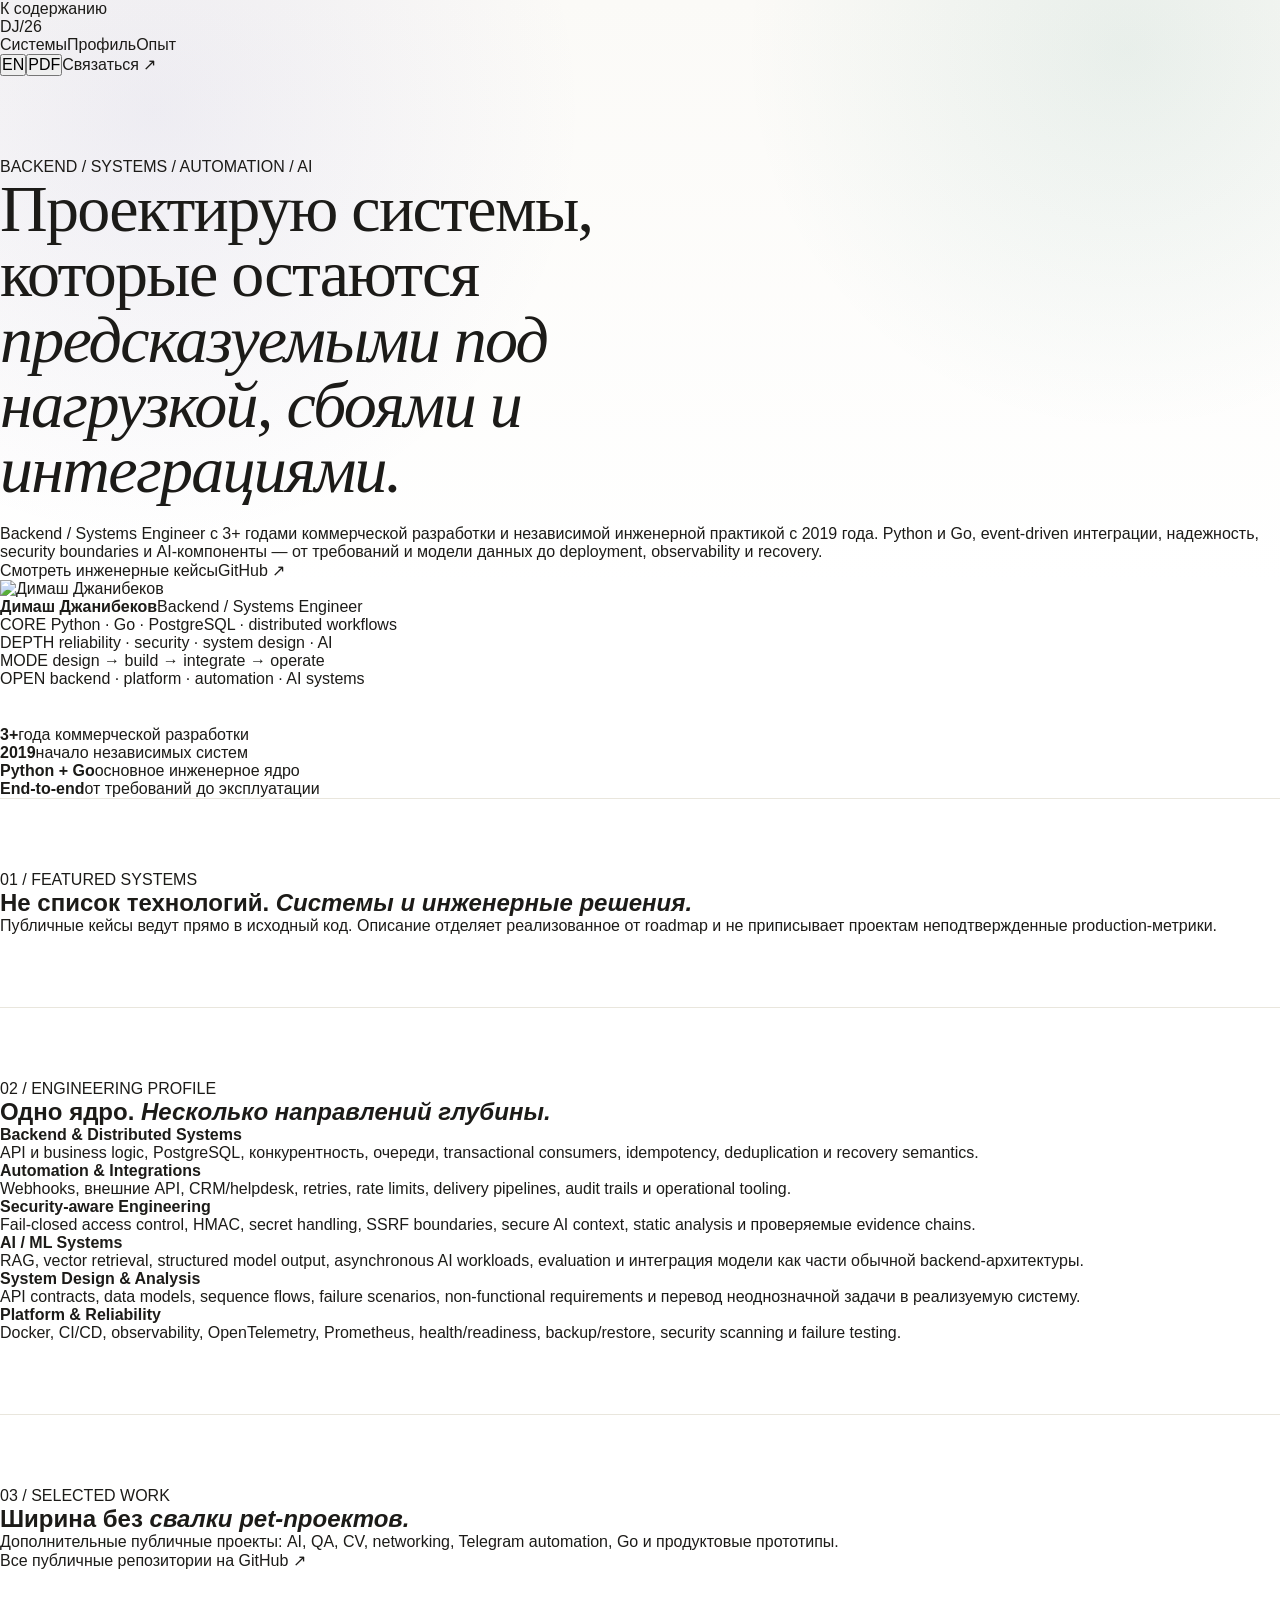
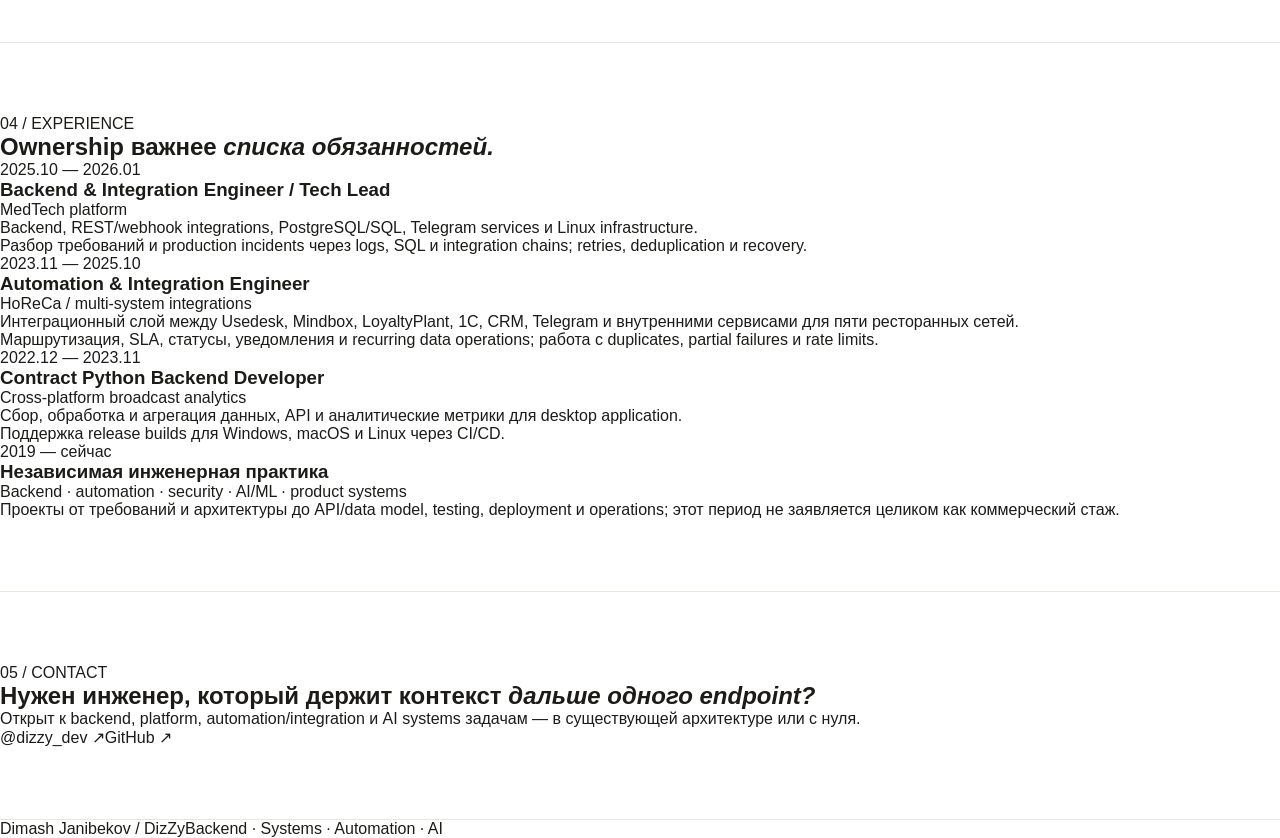
==== index.html @ 10f51b54 "feat: rebuild portfolio around engineering evidence" ====
<!doctype html>
<html lang="ru">
<head>
  <meta charset="utf-8">
  <meta name="viewport" content="width=device-width,initial-scale=1">
  <meta name="color-scheme" content="light dark">
  <meta name="theme-color" content="#f4f1e9">
  <meta name="robots" content="index,follow">
  <title>Димаш Джанибеков — Backend / Systems Engineer</title>
  <meta name="description" content="Backend, distributed systems, automation, security-aware architecture and AI engineering with Python and Go. 3+ years of commercial engineering; independent systems since 2019.">
  <link rel="canonical" href="https://dizzyz7.github.io/dimashjanibekov.github.io/">
  <meta property="og:type" content="profile">
  <meta property="og:title" content="Димаш Джанибеков — Backend / Systems Engineer">
  <meta property="og:description" content="Engineering portfolio: distributed systems, integrations, security, automation and AI-enabled products.">
  <meta property="og:url" content="https://dizzyz7.github.io/dimashjanibekov.github.io/">
  <meta property="og:image" content="https://avatars.githubusercontent.com/u/99655528?v=4">
  <meta name="twitter:card" content="summary_large_image">
  <link rel="preconnect" href="https://fonts.googleapis.com">
  <link rel="preconnect" href="https://fonts.gstatic.com" crossorigin>
  <link href="https://fonts.googleapis.com/css2?family=DM+Mono:wght@400;500&family=Manrope:wght@400;500;600;700&family=Newsreader:ital,opsz,wght@0,6..72,500;1,6..72,500&display=swap" rel="stylesheet">
  <link rel="stylesheet" href="styles.css?v=20260731">
  <script type="application/ld+json">{"@context":"https://schema.org","@type":"Person","name":"Димаш Джанибеков","alternateName":"DizZy","url":"https://dizzyz7.github.io/dimashjanibekov.github.io/","image":"https://avatars.githubusercontent.com/u/99655528?v=4","jobTitle":"Backend / Systems Engineer","sameAs":["https://github.com/DizzyZ7","https://t.me/dizzy_dev"],"knowsAbout":["Backend engineering","Distributed systems","Automation","System design","Cybersecurity","Machine learning","LLM engineering"]}</script>
</head>
<body>
<a class="skip" href="#main">К содержанию</a>
<nav class="nav"><div class="wrap navin"><a class="brand" href="#top">DJ<span>/26</span></a><div class="navlinks"><a href="#systems" data-ru="Системы" data-en="Systems">Системы</a><a href="#capabilities" data-ru="Профиль" data-en="Profile">Профиль</a><a href="#experience" data-ru="Опыт" data-en="Experience">Опыт</a></div><div class="actions"><button class="lang" id="lang" type="button" aria-label="Switch language">EN</button><button class="print" id="print" type="button" data-ru="PDF" data-en="PDF">PDF</button><a class="contact" href="https://t.me/dizzy_dev" target="_blank" rel="noopener noreferrer" data-ru="Связаться ↗" data-en="Contact ↗">Связаться ↗</a></div></div></nav>
<main id="main">
<header class="hero" id="top"><div class="wrap heroGrid"><div><p class="overline">BACKEND / SYSTEMS / AUTOMATION / AI</p><h1 data-ru="Проектирую системы, которые остаются <i>предсказуемыми под нагрузкой, сбоями и интеграциями.</i>" data-en="I design systems that stay <i>predictable under load, failures and integrations.</i>">Проектирую системы, которые остаются <i>предсказуемыми под нагрузкой, сбоями и интеграциями.</i></h1><p class="lead" data-ru="Backend / Systems Engineer с 3+ годами коммерческой разработки и независимой инженерной практикой с 2019 года. Python и Go, event-driven интеграции, надежность, security boundaries и AI-компоненты — от требований и модели данных до deployment, observability и recovery." data-en="Backend / Systems Engineer with 3+ years of commercial development and independent engineering work since 2019. Python and Go, event-driven integrations, reliability, security boundaries and AI components — from requirements and data models to deployment, observability and recovery.">Backend / Systems Engineer с 3+ годами коммерческой разработки и независимой инженерной практикой с 2019 года. Python и Go, event-driven интеграции, надежность, security boundaries и AI-компоненты — от требований и модели данных до deployment, observability и recovery.</p><div class="heroCtas"><a class="primary" href="#systems" data-ru="Смотреть инженерные кейсы" data-en="View engineering work">Смотреть инженерные кейсы</a><a href="https://github.com/DizzyZ7" target="_blank" rel="noopener noreferrer">GitHub ↗</a></div></div><aside class="signal"><div class="signalHead"><img src="https://avatars.githubusercontent.com/u/99655528?v=4" alt="Димаш Джанибеков" width="72" height="72"><div><b>Димаш Джанибеков</b><span>Backend / Systems Engineer</span></div></div><div class="signalRows"><p><span>CORE</span> Python · Go · PostgreSQL · distributed workflows</p><p><span>DEPTH</span> reliability · security · system design · AI</p><p><span>MODE</span> design → build → integrate → operate</p><p><span>OPEN</span> backend · platform · automation · AI systems</p></div></aside></div></header>
<section class="snapshot"><div class="wrap snapshotGrid"><div><strong>3+</strong><span data-ru="года коммерческой разработки" data-en="years commercial engineering">года коммерческой разработки</span></div><div><strong>2019</strong><span data-ru="начало независимых систем" data-en="independent systems since">начало независимых систем</span></div><div><strong>Python + Go</strong><span data-ru="основное инженерное ядро" data-en="primary engineering core">основное инженерное ядро</span></div><div><strong>End-to-end</strong><span data-ru="от требований до эксплуатации" data-en="requirements to operations">от требований до эксплуатации</span></div></div></section>
<section class="section" id="systems"><div class="wrap"><div class="sectionHead"><div><p class="kicker">01 / FEATURED SYSTEMS</p><h2 data-ru="Не список технологий. <i>Системы и инженерные решения.</i>" data-en="Not a technology list. <i>Systems and engineering decisions.</i>">Не список технологий. <i>Системы и инженерные решения.</i></h2></div><p data-ru="Публичные кейсы ведут прямо в исходный код. Описание отделяет реализованное от roadmap и не приписывает проектам неподтвержденные production-метрики." data-en="Public cases link directly to source. The portfolio separates implemented work from roadmap and avoids unsupported production metrics.">Публичные кейсы ведут прямо в исходный код. Описание отделяет реализованное от roadmap и не приписывает проектам неподтвержденные production-метрики.</p></div><div id="featured" class="featured"></div></div></section>
<section class="section paper" id="capabilities"><div class="wrap"><div class="sectionHead"><div><p class="kicker">02 / ENGINEERING PROFILE</p><h2 data-ru="Одно ядро. <i>Несколько направлений глубины.</i>" data-en="One core. <i>Several areas of depth.</i>">Одно ядро. <i>Несколько направлений глубины.</i></h2></div></div><div class="capGrid"><article><b>Backend & Distributed Systems</b><p data-ru="API и business logic, PostgreSQL, конкурентность, очереди, transactional consumers, idempotency, deduplication и recovery semantics." data-en="APIs and business logic, PostgreSQL, concurrency, queues, transactional consumers, idempotency, deduplication and recovery semantics.">API и business logic, PostgreSQL, конкурентность, очереди, transactional consumers, idempotency, deduplication и recovery semantics.</p></article><article><b>Automation & Integrations</b><p data-ru="Webhooks, внешние API, CRM/helpdesk, retries, rate limits, delivery pipelines, audit trails и operational tooling." data-en="Webhooks, external APIs, CRM/helpdesk, retries, rate limits, delivery pipelines, audit trails and operational tooling.">Webhooks, внешние API, CRM/helpdesk, retries, rate limits, delivery pipelines, audit trails и operational tooling.</p></article><article><b>Security-aware Engineering</b><p data-ru="Fail-closed access control, HMAC, secret handling, SSRF boundaries, secure AI context, static analysis и проверяемые evidence chains." data-en="Fail-closed access control, HMAC, secret handling, SSRF boundaries, secure AI context, static analysis and reviewable evidence chains.">Fail-closed access control, HMAC, secret handling, SSRF boundaries, secure AI context, static analysis и проверяемые evidence chains.</p></article><article><b>AI / ML Systems</b><p data-ru="RAG, vector retrieval, structured model output, asynchronous AI workloads, evaluation и интеграция модели как части обычной backend-архитектуры." data-en="RAG, vector retrieval, structured model output, asynchronous AI workloads, evaluation and model integration as part of normal backend architecture.">RAG, vector retrieval, structured model output, asynchronous AI workloads, evaluation и интеграция модели как части обычной backend-архитектуры.</p></article><article><b>System Design & Analysis</b><p data-ru="API contracts, data models, sequence flows, failure scenarios, non-functional requirements и перевод неоднозначной задачи в реализуемую систему." data-en="API contracts, data models, sequence flows, failure scenarios, non-functional requirements and turning ambiguous problems into implementable systems.">API contracts, data models, sequence flows, failure scenarios, non-functional requirements и перевод неоднозначной задачи в реализуемую систему.</p></article><article><b>Platform & Reliability</b><p data-ru="Docker, CI/CD, observability, OpenTelemetry, Prometheus, health/readiness, backup/restore, security scanning и failure testing." data-en="Docker, CI/CD, observability, OpenTelemetry, Prometheus, health/readiness, backup/restore, security scanning and failure testing.">Docker, CI/CD, observability, OpenTelemetry, Prometheus, health/readiness, backup/restore, security scanning и failure testing.</p></article></div></div></section>
<section class="section" id="work"><div class="wrap"><div class="sectionHead"><div><p class="kicker">03 / SELECTED WORK</p><h2 data-ru="Ширина без <i>свалки pet-проектов.</i>" data-en="Breadth without a <i>pet-project dump.</i>">Ширина без <i>свалки pet-проектов.</i></h2></div><p data-ru="Дополнительные публичные проекты: AI, QA, CV, networking, Telegram automation, Go и продуктовые прототипы." data-en="Additional public work across AI, QA, CV, networking, Telegram automation, Go and product prototypes.">Дополнительные публичные проекты: AI, QA, CV, networking, Telegram automation, Go и продуктовые прототипы.</p></div><div id="selected" class="selected"></div><p class="allRepos"><a href="https://github.com/DizzyZ7?tab=repositories" target="_blank" rel="noopener noreferrer" data-ru="Все публичные репозитории на GitHub ↗" data-en="All public repositories on GitHub ↗">Все публичные репозитории на GitHub ↗</a></p></div></section>
<section class="section ink" id="experience"><div class="wrap"><div class="sectionHead inverse"><div><p class="kicker">04 / EXPERIENCE</p><h2 data-ru="Ownership важнее <i>списка обязанностей.</i>" data-en="Ownership over <i>lists of duties.</i>">Ownership важнее <i>списка обязанностей.</i></h2></div></div><div class="timeline"><article><time>2025.10 — 2026.01</time><div><h3>Backend & Integration Engineer / Tech Lead</h3><p>MedTech platform</p><ul><li data-ru="Backend, REST/webhook integrations, PostgreSQL/SQL, Telegram services и Linux infrastructure." data-en="Backend, REST/webhook integrations, PostgreSQL/SQL, Telegram services and Linux infrastructure.">Backend, REST/webhook integrations, PostgreSQL/SQL, Telegram services и Linux infrastructure.</li><li data-ru="Разбор требований и production incidents через logs, SQL и integration chains; retries, deduplication и recovery." data-en="Requirements and production incident analysis through logs, SQL and integration chains; retries, deduplication and recovery.">Разбор требований и production incidents через logs, SQL и integration chains; retries, deduplication и recovery.</li></ul></div></article><article><time>2023.11 — 2025.10</time><div><h3>Automation & Integration Engineer</h3><p>HoReCa / multi-system integrations</p><ul><li data-ru="Интеграционный слой между Usedesk, Mindbox, LoyaltyPlant, 1C, CRM, Telegram и внутренними сервисами для пяти ресторанных сетей." data-en="Integration layer across Usedesk, Mindbox, LoyaltyPlant, 1C, CRM, Telegram and internal services for five restaurant chains.">Интеграционный слой между Usedesk, Mindbox, LoyaltyPlant, 1C, CRM, Telegram и внутренними сервисами для пяти ресторанных сетей.</li><li data-ru="Маршрутизация, SLA, статусы, уведомления и recurring data operations; работа с duplicates, partial failures и rate limits." data-en="Routing, SLAs, statuses, notifications and recurring data operations; handling duplicates, partial failures and rate limits.">Маршрутизация, SLA, статусы, уведомления и recurring data operations; работа с duplicates, partial failures и rate limits.</li></ul></div></article><article><time>2022.12 — 2023.11</time><div><h3>Contract Python Backend Developer</h3><p>Cross-platform broadcast analytics</p><ul><li data-ru="Сбор, обработка и агрегация данных, API и аналитические метрики для desktop application." data-en="Data collection, processing and aggregation, APIs and analytical metrics for a desktop application.">Сбор, обработка и агрегация данных, API и аналитические метрики для desktop application.</li><li data-ru="Поддержка release builds для Windows, macOS и Linux через CI/CD." data-en="Maintained release builds for Windows, macOS and Linux through CI/CD.">Поддержка release builds для Windows, macOS и Linux через CI/CD.</li></ul></div></article><article><time data-ru="2019 — сейчас" data-en="2019 — present">2019 — сейчас</time><div><h3 data-ru="Независимая инженерная практика" data-en="Independent engineering practice">Независимая инженерная практика</h3><p data-ru="Backend · automation · security · AI/ML · product systems" data-en="Backend · automation · security · AI/ML · product systems">Backend · automation · security · AI/ML · product systems</p><ul><li data-ru="Проекты от требований и архитектуры до API/data model, testing, deployment и operations; этот период не заявляется целиком как коммерческий стаж." data-en="Projects from requirements and architecture through API/data models, testing, deployment and operations; this entire period is not presented as commercial employment.">Проекты от требований и архитектуры до API/data model, testing, deployment и operations; этот период не заявляется целиком как коммерческий стаж.</li></ul></div></article></div></div></section>
<section class="section"><div class="wrap closing"><p class="kicker">05 / CONTACT</p><h2 data-ru="Нужен инженер, который держит контекст <i>дальше одного endpoint?</i>" data-en="Need an engineer who keeps context <i>beyond one endpoint?</i>">Нужен инженер, который держит контекст <i>дальше одного endpoint?</i></h2><p data-ru="Открыт к backend, platform, automation/integration и AI systems задачам — в существующей архитектуре или с нуля." data-en="Open to backend, platform, automation/integration and AI systems work — inside an existing architecture or from zero.">Открыт к backend, platform, automation/integration и AI systems задачам — в существующей архитектуре или с нуля.</p><div class="heroCtas"><a class="primary" href="https://t.me/dizzy_dev" target="_blank" rel="noopener noreferrer">@dizzy_dev ↗</a><a href="https://github.com/DizzyZ7" target="_blank" rel="noopener noreferrer">GitHub ↗</a></div></div></section>
</main><footer><div class="wrap"><span>Dimash Janibekov / DizZy</span><span>Backend · Systems · Automation · AI</span></div></footer>
<script src="projects.js?v=20260731"></script><script src="script.js?v=20260731"></script>
</body></html>
---- styles.css ----
:root {
  --bg: #ffffff;
  --bg-soft: #f7f6f2;
  --bg-warm: #fbfaf7;
  --surface: #ffffff;
  --text: #1c1b18;
  --text-2: #57554d;
  --text-3: #817e75;
  --border: #d8d5ca;
  --border-soft: #e9e6dd;
  --ink: #191815;
  --ink-hover: #34322d;
  --teal-bg: #dff4ec;
  --teal: #0b684f;
  --coral-bg: #fae9e2;
  --coral: #8c3519;
  --purple-bg: #eceafd;
  --purple: #4b43a8;
  --amber-bg: #f8ecd5;
  --amber: #7c4a08;
  --pink-bg: #f9e8ef;
  --pink: #8b2f4d;
  --blue-bg: #e3effa;
  --blue: #155994;
  --success-bg: #e6f4ec;
  --success: #17633f;
  --shadow-sm: 0 10px 30px -22px rgba(28, 27, 24, 0.28);
  --shadow-md: 0 22px 55px -34px rgba(28, 27, 24, 0.36);
  --radius: 16px;
  --max: 1040px;
}

* { box-sizing: border-box; margin: 0; padding: 0; }
html { scroll-behavior: smooth; scroll-padding-top: 92px; }
body {
  min-width: 320px;
  font-family: "Onest", sans-serif;
  color: var(--text);
  background: var(--bg);
  -webkit-font-smoothing: antialiased;
  text-rendering: optimizeLegibility;
}
body::before {
  content: "";
  position: absolute;
  inset: 0 0 auto;
  height: 620px;
  pointer-events: none;
  z-index: -1;
  background:
    radial-gradient(circle at 12% 18%, rgba(75, 67, 168, 0.08), transparent 27rem),
    radial-gradient(circle at 88% 8%, rgba(11, 104, 79, 0.08), transparent 24rem),
    linear-gradient(180deg, #fbfaf7 0%, rgba(255, 255, 255, 0) 94%);
}
a { color: inherit; text-decoration: none; }
button, a { -webkit-tap-highlight-color: transparent; }
button { font: inherit; }
img { max-width: 100%; }
::selection { background: var(--purple-bg); color: var(--text); }
:focus-visible { outline: 3px solid rgba(75, 67, 168, 0.34); outline-offset: 3px; }

.skip-link {
  position: fixed;
  left: 16px;
  top: -80px;
  z-index: 200;
  padding: 10px 14px;
  border-radius: 10px;
  background: var(--ink);
  color: #fff;
  transition: top .2s;
}
.skip-link:focus { top: 16px; }
.serif { font-family: "EB Garamond", serif; }
.container { width: min(var(--max), calc(100% - 48px)); margin-inline: auto; }

.site-nav {
  position: sticky;
  top: 0;
  z-index: 100;
  border-bottom: 1px solid rgba(233, 230, 221, .9);
  background: rgba(255, 255, 255, .9);
  backdrop-filter: blur(16px);
  -webkit-backdrop-filter: blur(16px);
}
.nav-inner {
  min-height: 68px;
  display: flex;
  align-items: center;
  justify-content: space-between;
  gap: 24px;
}
.logo {
  display: inline-flex;
  align-items: baseline;
  gap: 6px;
  font-family: "EB Garamond", serif;
  font-size: 22px;
  letter-spacing: .2px;
  white-space: nowrap;
}
.logo em { font-weight: 400; }
.nav-links { display: flex; align-items: center; gap: 23px; }
.nav-links > a:not(.btn) {
  font-size: 13px;
  color: var(--text-2);
  transition: color .2s;
}
.nav-links > a:not(.btn):hover { color: var(--text); }
.nav-actions { display: flex; align-items: center; gap: 10px; }

.btn {
  min-height: 42px;
  display: inline-flex;
  align-items: center;
  justify-content: center;
  gap: 8px;
  padding: 10px 18px;
  border: 1px solid transparent;
  border-radius: 10px;
  cursor: pointer;
  font-size: 13.5px;
  font-weight: 500;
  letter-spacing: .1px;
  transition: transform .18s, background .18s, border-color .18s, color .18s, box-shadow .18s;
}
.btn:hover { transform: translateY(-1px); }
.btn-primary { background: var(--ink); color: #fff; box-shadow: var(--shadow-sm); }
.btn-primary:hover { background: var(--ink-hover); }
.btn-secondary { background: #fff; color: var(--text); border-color: var(--border); }
.btn-secondary:hover { border-color: #aaa69b; box-shadow: var(--shadow-sm); }
.btn-quiet { color: var(--text-2); padding-inline: 8px; }
.btn-quiet:hover { color: var(--text); }

.hero { padding: 82px 0 38px; }
.hero-grid {
  display: grid;
  grid-template-columns: minmax(0, 1.34fr) minmax(290px, .66fr);
  gap: 56px;
  align-items: center;
}
.eyebrow {
  display: flex;
  align-items: center;
  gap: 9px;
  margin-bottom: 20px;
  color: var(--text-3);
  font-size: 11px;
  letter-spacing: 1.8px;
  text-transform: uppercase;
}
.eyebrow-dot { width: 7px; height: 7px; border-radius: 50%; background: var(--teal); }
.hero h1 {
  max-width: 760px;
  margin-bottom: 22px;
  font-family: "EB Garamond", serif;
  font-size: clamp(42px, 6.3vw, 66px);
  font-weight: 400;
  line-height: .99;
  letter-spacing: -1.7px;
}
.hero h1 em { color: var(--purple); font-weight: 400; }
.hero-lead {
  max-width: 650px;
  margin-bottom: 28px;
  color: var(--text-2);
  font-size: 16px;
  line-height: 1.72;
}
.hero-actions { display: flex; flex-wrap: wrap; gap: 11px; margin-bottom: 22px; }
.hero-note { color: var(--text-3); font-size: 12.5px; line-height: 1.55; }

.profile-card {
  position: relative;
  overflow: hidden;
  padding: 24px;
  border: 1px solid var(--border-soft);
  border-radius: 22px;
  background: rgba(255, 255, 255, .86);
  box-shadow: var(--shadow-md);
}
.profile-card::after {
  content: "";
  position: absolute;
  width: 170px;
  height: 170px;
  right: -70px;
  bottom: -90px;
  border-radius: 50%;
  background: var(--purple-bg);
  z-index: 0;
}
.profile-head { position: relative; z-index: 1; display: flex; align-items: center; gap: 14px; margin-bottom: 21px; }
.avatar {
  width: 64px;
  height: 64px;
  border-radius: 18px;
  object-fit: cover;
  border: 1px solid var(--border-soft);
  background: var(--bg-soft);
}
.profile-name { font-size: 15px; font-weight: 600; margin-bottom: 4px; }
.profile-role { color: var(--text-3); font-size: 12px; line-height: 1.45; }
.profile-list { position: relative; z-index: 1; display: grid; gap: 11px; list-style: none; }
.profile-list li { display: flex; gap: 9px; color: var(--text-2); font-size: 13px; line-height: 1.5; }
.profile-list svg { flex: 0 0 auto; margin-top: 2px; color: var(--teal); }
.profile-status {
  position: relative;
  z-index: 1;
  display: flex;
  align-items: center;
  gap: 9px;
  margin-top: 20px;
  padding-top: 17px;
  border-top: 1px solid var(--border-soft);
  color: var(--success);
  font-size: 12.5px;
  font-weight: 500;
}
.pulse { position: relative; width: 8px; height: 8px; border-radius: 50%; background: #27845a; }
.pulse::after {
  content: "";
  position: absolute;
  inset: -4px;
  border: 1px solid #27845a;
  border-radius: 50%;
  animation: pulse 2.2s ease-out infinite;
}
@keyframes pulse { from { transform: scale(.55); opacity: .65; } to { transform: scale(1.8); opacity: 0; } }

.pathways { padding: 30px 0 56px; }
.path-grid { display: grid; grid-template-columns: repeat(2, 1fr); gap: 16px; }
.path-card {
  padding: 24px;
  border: 1px solid var(--border-soft);
  border-radius: 17px;
  background: #fff;
  box-shadow: var(--shadow-sm);
  transition: transform .2s, border-color .2s, box-shadow .2s;
}
.path-card:hover { transform: translateY(-2px); border-color: var(--border); box-shadow: var(--shadow-md); }
.path-label {
  display: inline-flex;
  margin-bottom: 17px;
  padding: 5px 10px;
  border-radius: 999px;
  font-size: 10.5px;
  font-weight: 600;
  letter-spacing: 1px;
  text-transform: uppercase;
}
.path-card h2 { margin-bottom: 9px; font-family: "EB Garamond", serif; font-size: 25px; font-weight: 500; }
.path-card p { min-height: 68px; margin-bottom: 15px; color: var(--text-2); font-size: 13.5px; line-height: 1.65; }
.text-link { display: inline-flex; align-items: center; gap: 7px; color: var(--text); font-size: 13px; font-weight: 500; }
.text-link svg { transition: transform .18s; }
.text-link:hover svg { transform: translateX(3px); }

.stats { padding-bottom: 66px; }
.stats-row {
  display: grid;
  grid-template-columns: repeat(3, 1fr);
  overflow: hidden;
  border: 1px solid var(--border-soft);
  border-radius: 15px;
  background: var(--bg-warm);
}
.stat { padding: 22px 25px; }
.stat + .stat { border-left: 1px solid var(--border-soft); }
.stat-num { margin-bottom: 5px; font-family: "EB Garamond", serif; font-size: 34px; line-height: 1; }
.stat-label { color: var(--text-3); font-size: 10.5px; letter-spacing: 1.15px; text-transform: uppercase; }

.section { padding: 72px 0; border-top: 1px solid var(--border-soft); }
.section-soft { background: var(--bg-warm); }
.section-head {
  display: flex;
  align-items: end;
  justify-content: space-between;
  gap: 24px;
  margin-bottom: 28px;
}
.section-kicker { display: block; margin-bottom: 8px; color: var(--text-3); font-size: 10.5px; letter-spacing: 1.8px; text-transform: uppercase; }
.section-title { font-family: "EB Garamond", serif; font-size: clamp(29px, 4vw, 38px); font-weight: 400; line-height: 1.08; }
.section-desc { max-width: 560px; margin-top: 9px; color: var(--text-2); font-size: 14px; line-height: 1.65; }
.section-side { max-width: 275px; color: var(--text-3); font-size: 12px; line-height: 1.55; text-align: right; }

.filters { display: flex; flex-wrap: wrap; gap: 8px; margin-bottom: 24px; }
.filter {
  padding: 8px 15px;
  border: 1px solid var(--border);
  border-radius: 999px;
  background: #fff;
  color: var(--text-2);
  cursor: pointer;
  font-size: 12.5px;
  transition: .18s;
}
.filter:hover { border-color: #aaa69b; color: var(--text); }
.filter.active { border-color: var(--ink); background: var(--ink); color: #fff; }

.projects-grid { display: grid; grid-template-columns: repeat(2, minmax(0, 1fr)); gap: 16px; }
.project-card {
  position: relative;
  min-height: 100%;
  display: flex;
  flex-direction: column;
  padding: 24px;
  border: 1px solid var(--border-soft);
  border-radius: 17px;
  background: #fff;
  box-shadow: var(--shadow-sm);
  transition: transform .2s, border-color .2s, box-shadow .2s;
}
.project-card:hover { transform: translateY(-2px); border-color: var(--border); box-shadow: var(--shadow-md); }
.project-card.featured { grid-column: span 2; }
.project-card.hidden { display: none; }
.project-top { display: flex; align-items: flex-start; justify-content: space-between; gap: 16px; margin-bottom: 15px; }
.project-icon { width: 40px; height: 40px; display: grid; place-items: center; border-radius: 10px; }
.project-badge { padding: 4px 8px; border-radius: 6px; font-size: 9.5px; font-weight: 600; letter-spacing: .8px; text-transform: uppercase; }
.project-tags { display: flex; flex-wrap: wrap; gap: 6px; margin-bottom: 12px; }
.tag { display: inline-flex; padding: 4px 9px; border: 1px solid var(--border); border-radius: 999px; color: var(--text-2); font-size: 10.5px; }
.project-title { margin-bottom: 6px; font-family: "EB Garamond", serif; font-size: 22px; font-weight: 500; line-height: 1.25; }
.project-sub { margin-bottom: 17px; color: var(--text-3); font-size: 12.5px; line-height: 1.5; }
.case-grid { display: grid; grid-template-columns: 1fr 1fr; gap: 17px; }
.case-label { display: block; margin-bottom: 5px; color: var(--text-3); font-size: 9.5px; letter-spacing: 1px; text-transform: uppercase; }
.case-block p { color: var(--text-2); font-size: 12.5px; line-height: 1.58; }
.case-value {
  grid-column: 1 / -1;
  display: flex;
  gap: 9px;
  align-items: flex-start;
  margin-top: 2px;
  padding: 11px 13px;
  border-radius: 9px;
  background: var(--teal-bg);
  color: var(--teal);
  font-size: 12.5px;
  line-height: 1.5;
}
.case-value strong { flex: 0 0 auto; font-size: 9.5px; letter-spacing: .8px; text-transform: uppercase; }
.project-footer { display: flex; align-items: center; justify-content: space-between; gap: 14px; margin-top: auto; padding-top: 18px; }
.tech-row { display: flex; flex-wrap: wrap; gap: 6px; }
.tech { padding: 4px 8px; border: 1px solid var(--border-soft); border-radius: 6px; background: var(--bg-soft); color: var(--text-2); font-size: 10px; }
.repo-link { display: inline-flex; align-items: center; gap: 6px; flex: 0 0 auto; color: var(--text-2); font-size: 11px; font-weight: 500; }
.repo-link:hover { color: var(--text); }

.experience { display: grid; gap: 14px; }
.job {
  display: grid;
  grid-template-columns: 250px minmax(0, 1fr);
  gap: 30px;
  padding: 27px;
  border: 1px solid var(--border-soft);
  border-radius: 17px;
  background: #fff;
  box-shadow: var(--shadow-sm);
}
.job-period { margin-bottom: 12px; color: var(--text-3); font-size: 11px; line-height: 1.5; }
.job-company { margin-bottom: 4px; font-family: "EB Garamond", serif; font-size: 22px; font-weight: 500; }
.job-role { color: var(--purple); font-size: 12.5px; font-weight: 600; }
.job-body p { margin-bottom: 12px; color: var(--text-2); font-size: 13px; line-height: 1.62; }
.job-list { display: grid; gap: 8px; padding-left: 17px; color: var(--text-2); font-size: 12.5px; line-height: 1.55; }
.job-tags { display: flex; flex-wrap: wrap; gap: 6px; margin-top: 16px; }

.services-grid { display: grid; grid-template-columns: repeat(3, 1fr); gap: 12px; }
.service {
  min-height: 142px;
  padding: 19px;
  border: 1px solid var(--border-soft);
  border-radius: 15px;
  background: #fff;
  transition: transform .18s, border-color .18s;
}
.service:hover { transform: translateY(-1px); border-color: var(--border); }
.service-icon { width: 36px; height: 36px; display: grid; place-items: center; margin-bottom: 14px; border-radius: 50%; }
.service h3 { margin-bottom: 5px; font-size: 13.5px; font-weight: 600; }
.service p { color: var(--text-3); font-size: 11.5px; line-height: 1.5; }

.pricing-grid { display: grid; grid-template-columns: repeat(5, 1fr); gap: 10px; }
.price-card { display: flex; flex-direction: column; gap: 10px; padding: 19px 15px; border: 1px solid var(--border-soft); border-radius: 14px; background: #fff; }
.price-card h3 { min-height: 38px; font-size: 12.5px; font-weight: 600; line-height: 1.45; }
.price-from { color: var(--text-3); font-size: 9.5px; letter-spacing: 1px; text-transform: uppercase; }
.price { font-family: "EB Garamond", serif; font-size: 23px; font-weight: 500; white-space: nowrap; }
.price-card p { flex: 1; color: var(--text-2); font-size: 10.8px; line-height: 1.55; }
.price-note { margin-top: 14px; color: var(--text-3); font-size: 11.5px; }

.process { max-width: 760px; margin-inline: auto; }
.process-item { display: grid; grid-template-columns: 48px minmax(0, 1fr); gap: 18px; padding: 20px 0; border-bottom: 1px solid var(--border-soft); }
.process-item:last-child { border-bottom: 0; }
.process-num { font-family: "EB Garamond", serif; font-size: 22px; color: var(--text-3); }
.process-item h3 { margin-bottom: 5px; font-size: 14px; font-weight: 600; }
.process-item p { color: var(--text-2); font-size: 12.5px; line-height: 1.6; }

.advantages { display: grid; grid-template-columns: 1fr 1fr; gap: 0 28px; }
.advantage { display: flex; gap: 11px; padding: 17px 0; border-bottom: 1px solid var(--border-soft); }
.advantage svg { flex: 0 0 auto; margin-top: 2px; color: var(--teal); }
.advantage p { color: var(--text-2); font-size: 12.5px; line-height: 1.6; }
.advantage strong { color: var(--text); font-weight: 600; }

.stack-groups { display: grid; grid-template-columns: repeat(4, 1fr); gap: 12px; }
.stack-group { padding: 18px; border: 1px solid var(--border-soft); border-radius: 14px; background: #fff; }
.stack-group h3 { margin-bottom: 11px; font-size: 12px; font-weight: 600; }
.stack-pills { display: flex; flex-wrap: wrap; gap: 6px; }

.cta-wrap { padding: 78px 0 92px; }
.cta {
  position: relative;
  overflow: hidden;
  padding: 58px 38px;
  border: 1px solid #d8d4f5;
  border-radius: 23px;
  background: var(--purple-bg);
  text-align: center;
}
.cta::before, .cta::after { content: ""; position: absolute; border-radius: 50%; background: rgba(255, 255, 255, .42); }
.cta::before { width: 260px; height: 260px; left: -140px; top: -170px; }
.cta::after { width: 190px; height: 190px; right: -80px; bottom: -125px; }
.cta-content { position: relative; z-index: 1; }
.cta h2 { max-width: 640px; margin: 0 auto 14px; font-family: "EB Garamond", serif; font-size: clamp(30px, 5vw, 42px); font-weight: 400; line-height: 1.08; }
.cta p { max-width: 520px; margin: 0 auto 25px; color: #4e4a66; font-size: 13.5px; line-height: 1.65; }
.cta-actions { display: flex; justify-content: center; flex-wrap: wrap; gap: 10px; }

footer { border-top: 1px solid var(--border-soft); }
.footer-inner { min-height: 78px; display: flex; align-items: center; justify-content: space-between; gap: 20px; color: var(--text-3); font-size: 11.5px; }
.footer-links { display: flex; flex-wrap: wrap; gap: 18px; }
.footer-links a:hover { color: var(--text); }

.reveal { opacity: 0; transform: translateY(15px); transition: opacity .55s ease, transform .55s ease; }
.reveal.visible { opacity: 1; transform: none; }

@media (max-width: 980px) {
  .nav-links > a:not(.btn) { display: none; }
  .hero-grid { grid-template-columns: 1fr; gap: 34px; }
  .profile-card { max-width: 520px; }
  .services-grid { grid-template-columns: repeat(2, 1fr); }
  .pricing-grid { grid-template-columns: repeat(3, 1fr); }
  .stack-groups { grid-template-columns: repeat(2, 1fr); }
}

@media (max-width: 720px) {
  .container { width: min(100% - 30px, var(--max)); }
  .site-nav .container { width: min(100% - 22px, var(--max)); }
  .nav-inner { min-height: 62px; }
  .logo { font-size: 19px; }
  .nav-actions .btn-secondary { display: none; }
  .nav-actions .btn-primary { min-height: 38px; padding: 8px 12px; font-size: 12px; }
  .hero { padding-top: 56px; }
  .hero h1 { font-size: clamp(39px, 12vw, 52px); letter-spacing: -1px; }
  .path-grid, .projects-grid, .services-grid, .advantages { grid-template-columns: 1fr; }
  .project-card.featured { grid-column: span 1; }
  .stats-row { grid-template-columns: 1fr; }
  .stat + .stat { border-left: 0; border-top: 1px solid var(--border-soft); }
  .section { padding: 58px 0; }
  .section-head { display: block; }
  .section-side { max-width: none; margin-top: 13px; text-align: left; }
  .case-grid { grid-template-columns: 1fr; }
  .case-value { grid-column: 1; }
  .job { grid-template-columns: 1fr; gap: 18px; }
  .pricing-grid { grid-template-columns: repeat(2, 1fr); }
  .stack-groups { grid-template-columns: 1fr; }
  .cta { padding: 45px 20px; }
  .footer-inner { padding: 20px 0; flex-direction: column; align-items: flex-start; }
}

@media (max-width: 440px) {
  .hero-actions .btn { width: 100%; }
  .pricing-grid { grid-template-columns: 1fr; }
  .price-card h3 { min-height: auto; }
  .project-footer { align-items: flex-start; flex-direction: column; }
}

@media (prefers-reduced-motion: reduce) {
  html { scroll-behavior: auto; }
  *, *::before, *::after { animation-duration: .01ms !important; animation-iteration-count: 1 !important; transition-duration: .01ms !important; }
  .reveal { opacity: 1; transform: none; }
}

@media print {
  .site-nav, .hero-actions, .filters, .pricing-section, .process-section, .cta-wrap, footer { display: none !important; }
  body::before { display: none; }
  .hero, .section { padding: 20px 0; border: 0; }
  .profile-card, .project-card, .job, .service, .stack-group { box-shadow: none; break-inside: avoid; }
  .reveal { opacity: 1; transform: none; }
  .projects-grid { grid-template-columns: 1fr 1fr; }
}


/* Engineering profile */
.expertise-section { background: linear-gradient(180deg, #fff 0%, var(--bg-warm) 100%); }
.expertise-link { color: var(--purple); font-weight: 500; text-decoration: none; }
.expertise-grid { display: grid; grid-template-columns: repeat(3, 1fr); gap: 12px; }
.expertise-card { position: relative; min-height: 225px; padding: 22px; overflow: hidden; border: 1px solid var(--border-soft); border-radius: 16px; background: rgba(255,255,255,.92); box-shadow: var(--shadow-sm); transition: transform .18s, border-color .18s, box-shadow .18s; }
.expertise-card:hover { transform: translateY(-2px); border-color: var(--border); box-shadow: var(--shadow-md); }
.expertise-index { display: inline-flex; margin-bottom: 28px; color: var(--purple); font-family: "EB Garamond", serif; font-size: 22px; line-height: 1; }
.expertise-card h3 { margin-bottom: 8px; font-size: 14px; font-weight: 600; }
.expertise-card p { margin-bottom: 16px; color: var(--text-2); font-size: 12px; line-height: 1.58; }
.expertise-tags { display: flex; flex-wrap: wrap; gap: 6px; margin-top: auto; }
.expertise-tags span { padding: 4px 8px; border-radius: 6px; background: var(--bg-soft); color: var(--text-3); font-size: 9.8px; }
.stack-groups { grid-template-columns: repeat(3, 1fr); }
.stack-group { min-height: 185px; }
.stack-group.stack-primary { border-color: #cbc6ef; background: linear-gradient(145deg, #fff 0%, #f4f2ff 100%); }
.stack-head { display: flex; align-items: center; justify-content: space-between; gap: 10px; margin-bottom: 4px; }
.stack-head h3 { margin-bottom: 0; }
.stack-head > span { padding: 3px 7px; border-radius: 999px; background: var(--purple-bg); color: var(--purple); font-size: 8.5px; font-weight: 700; letter-spacing: .7px; text-transform: uppercase; }
.stack-group > p { min-height: 34px; margin-bottom: 12px; color: var(--text-3); font-size: 10.5px; line-height: 1.45; }
@media (max-width: 980px) { .expertise-grid { grid-template-columns: repeat(2, 1fr); } .stack-groups { grid-template-columns: repeat(2, 1fr); } }
@media (max-width: 720px) { .expertise-grid { grid-template-columns: 1fr; } .expertise-card { min-height: 0; } .stack-groups { grid-template-columns: 1fr; } .stack-group { min-height: 0; } }
@media print { .expertise-card { box-shadow: none; break-inside: avoid; } }
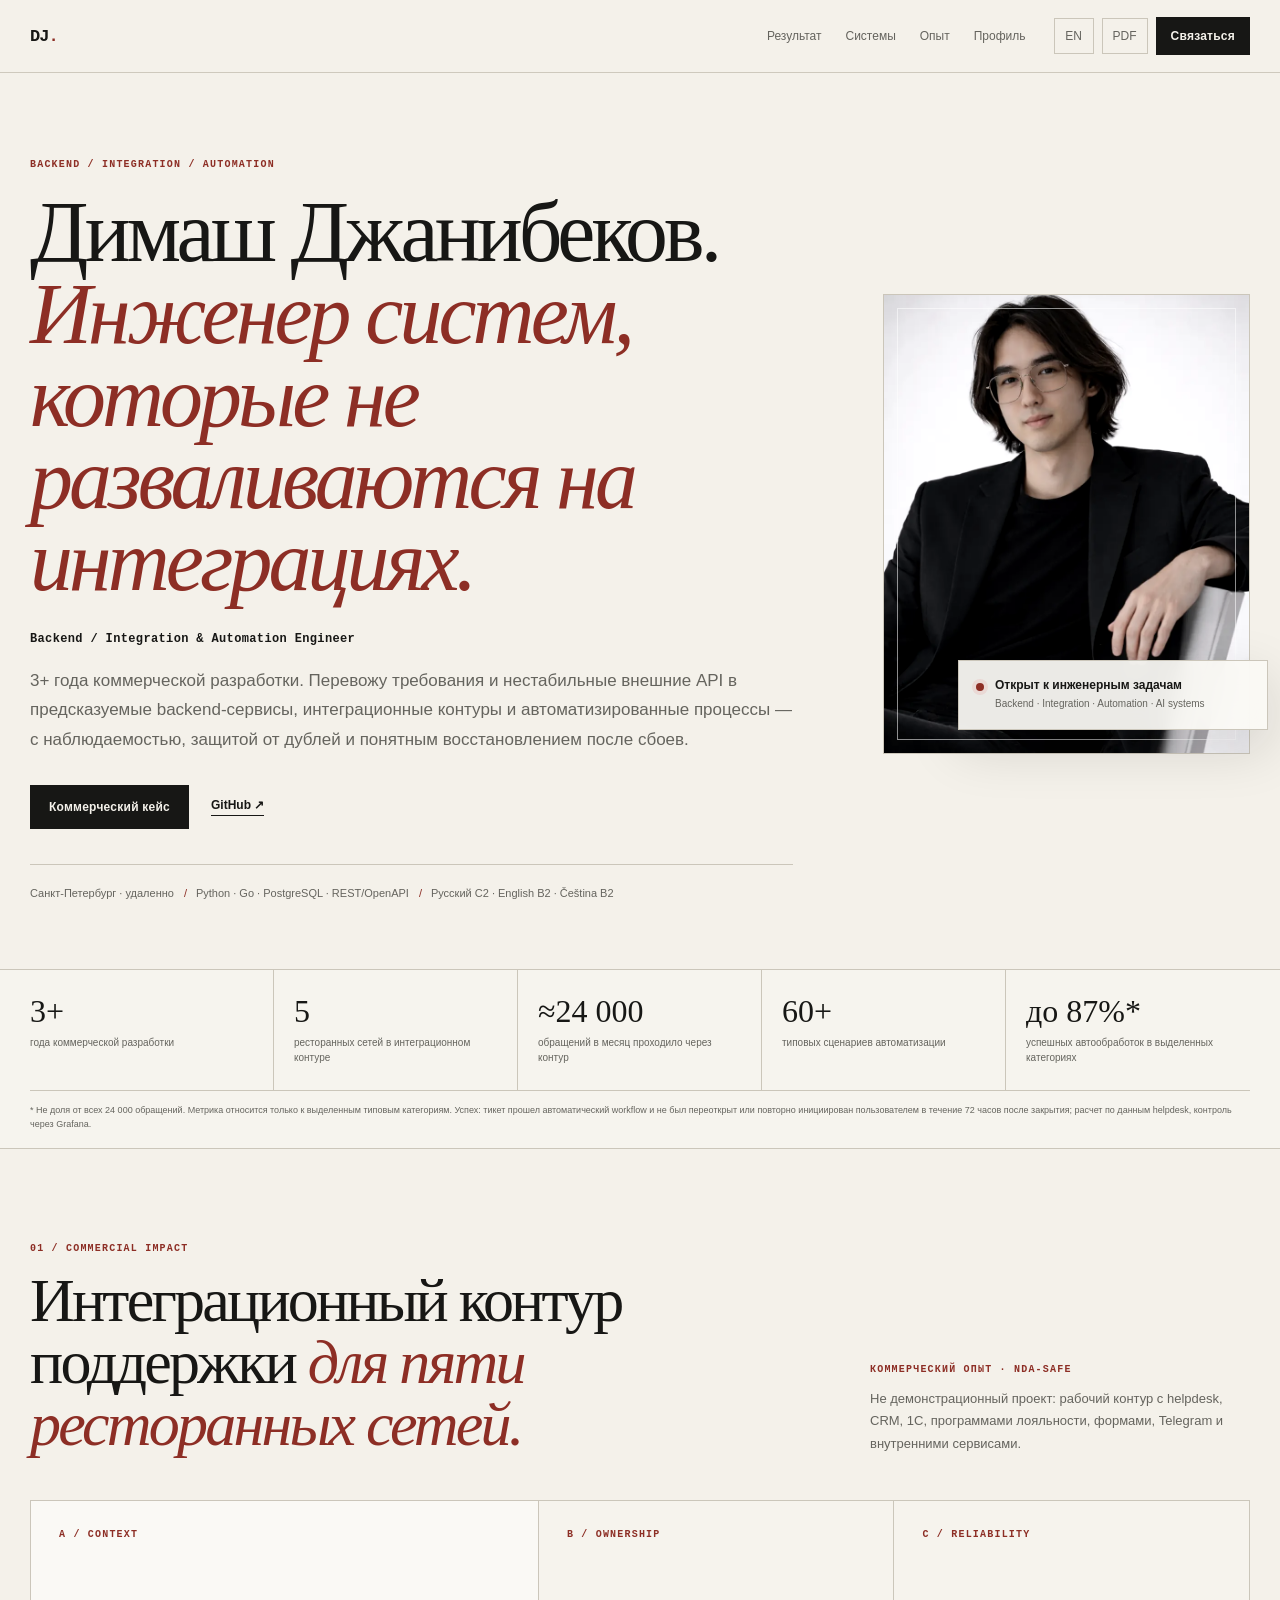
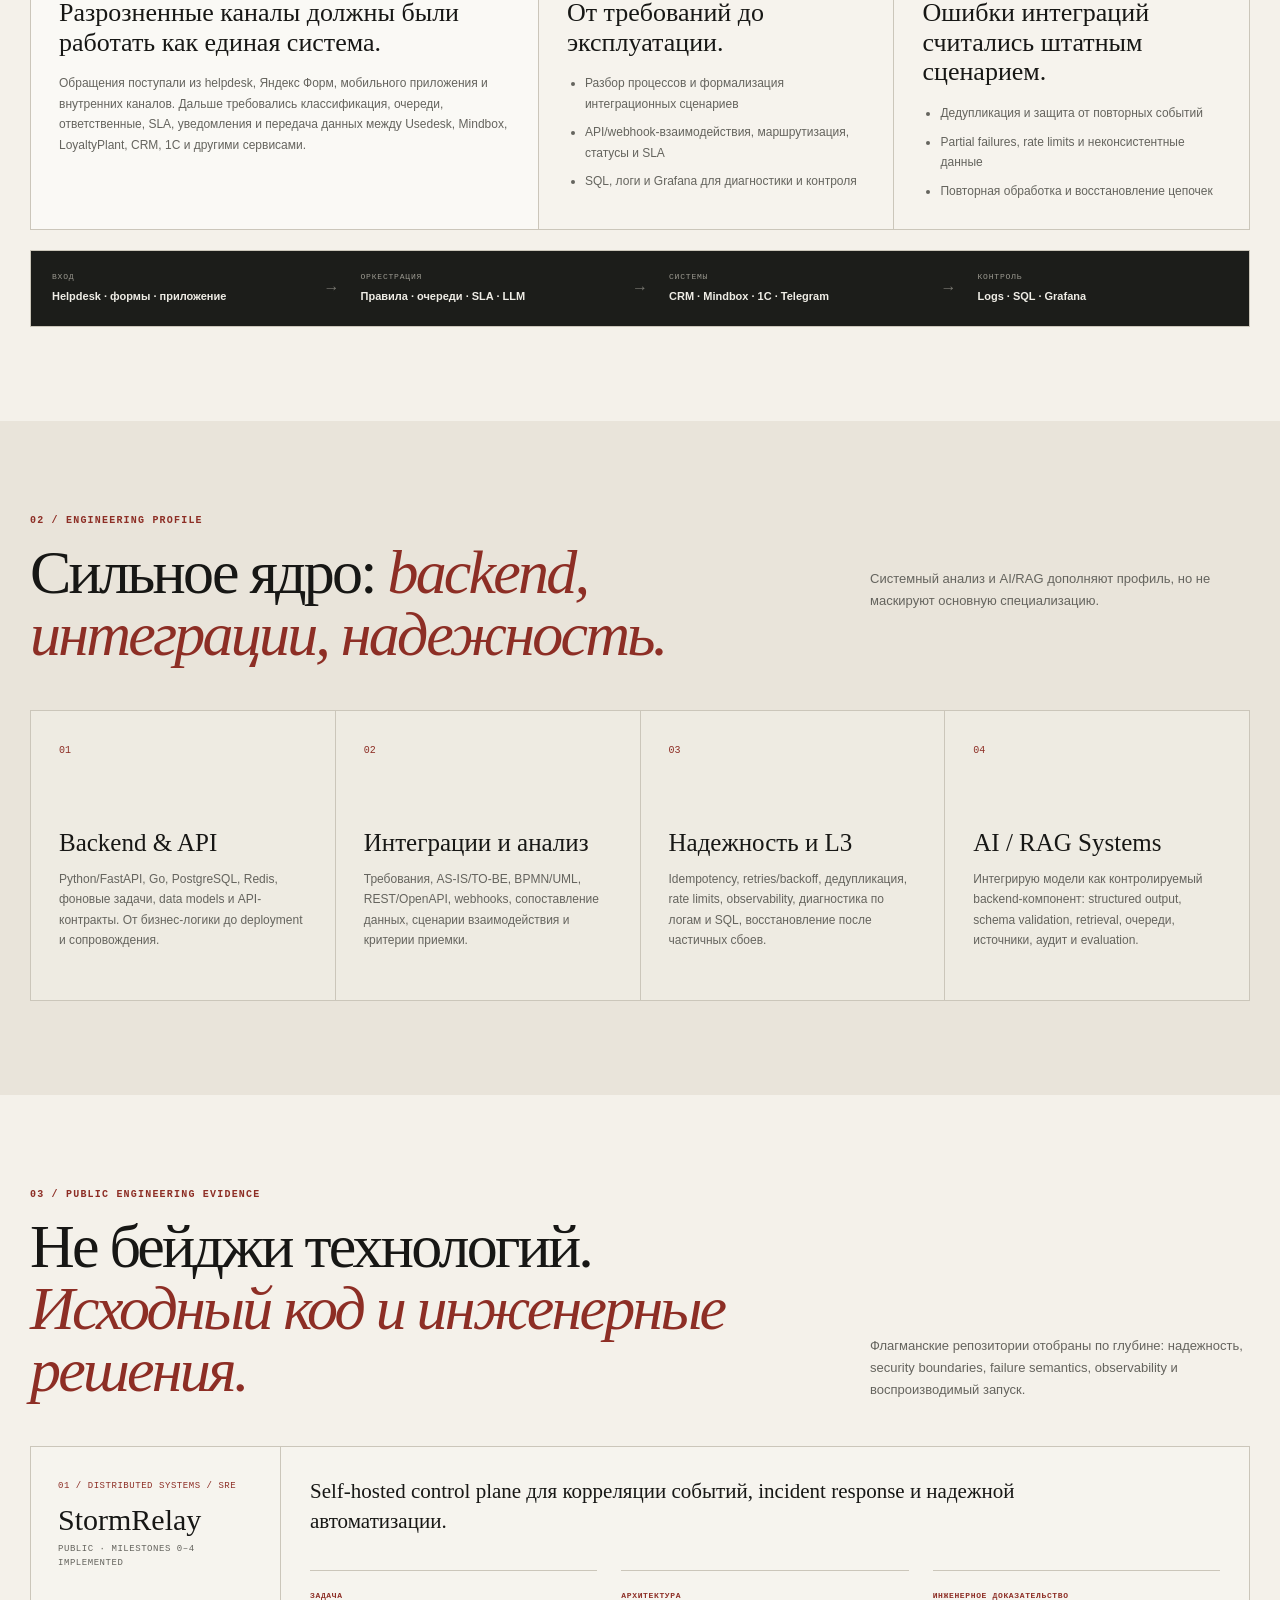
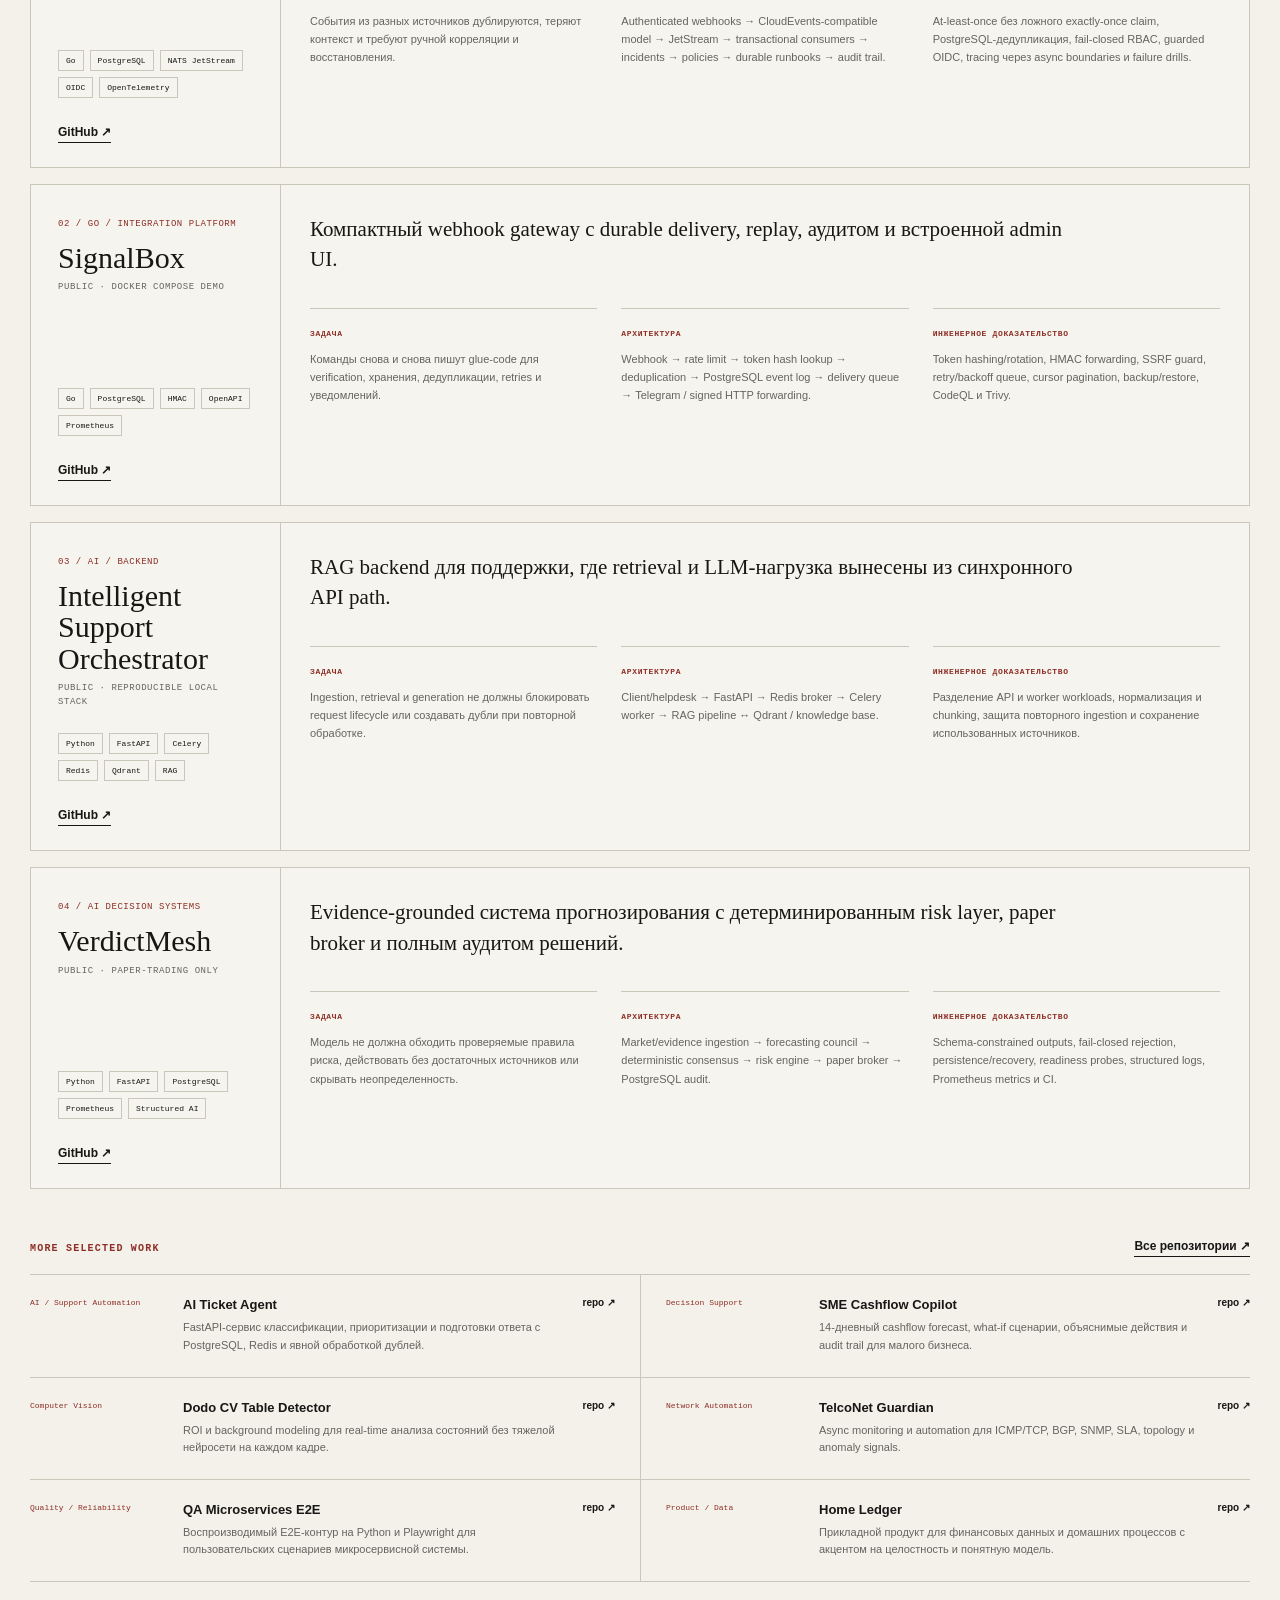
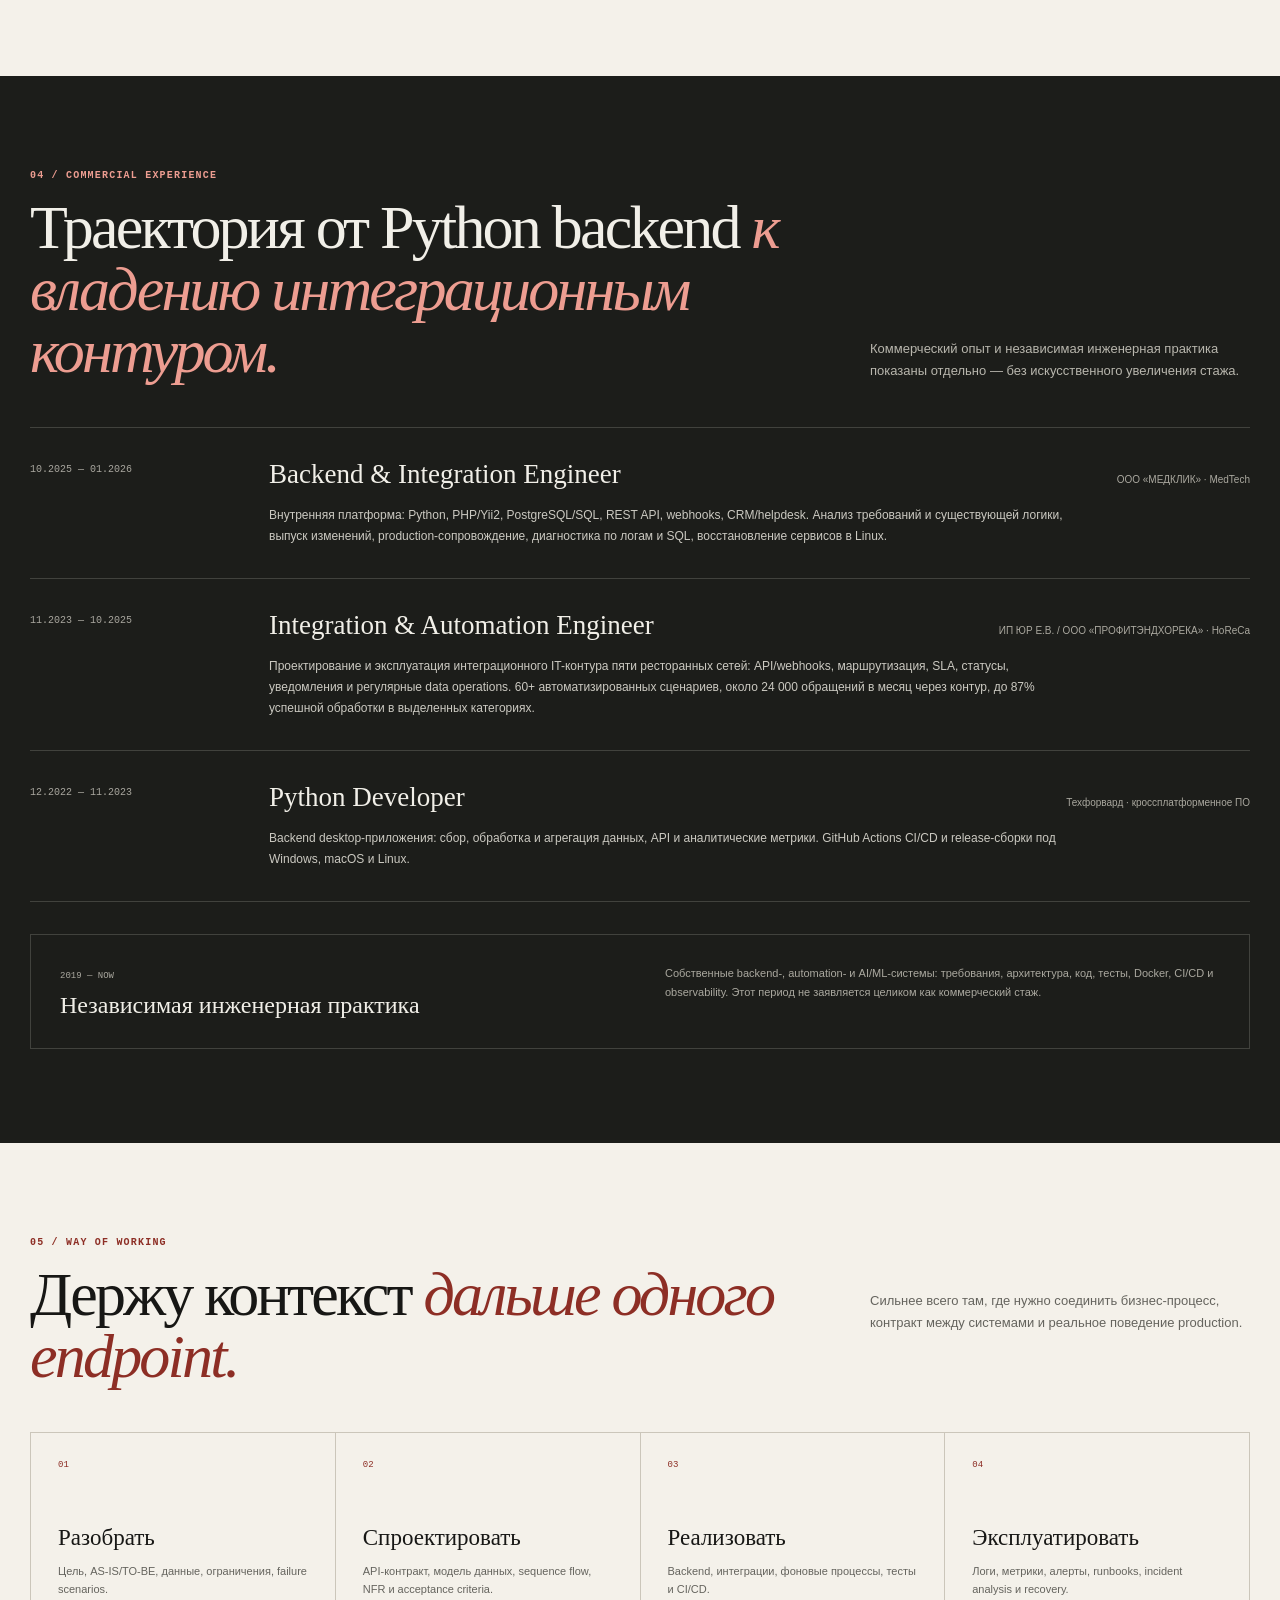
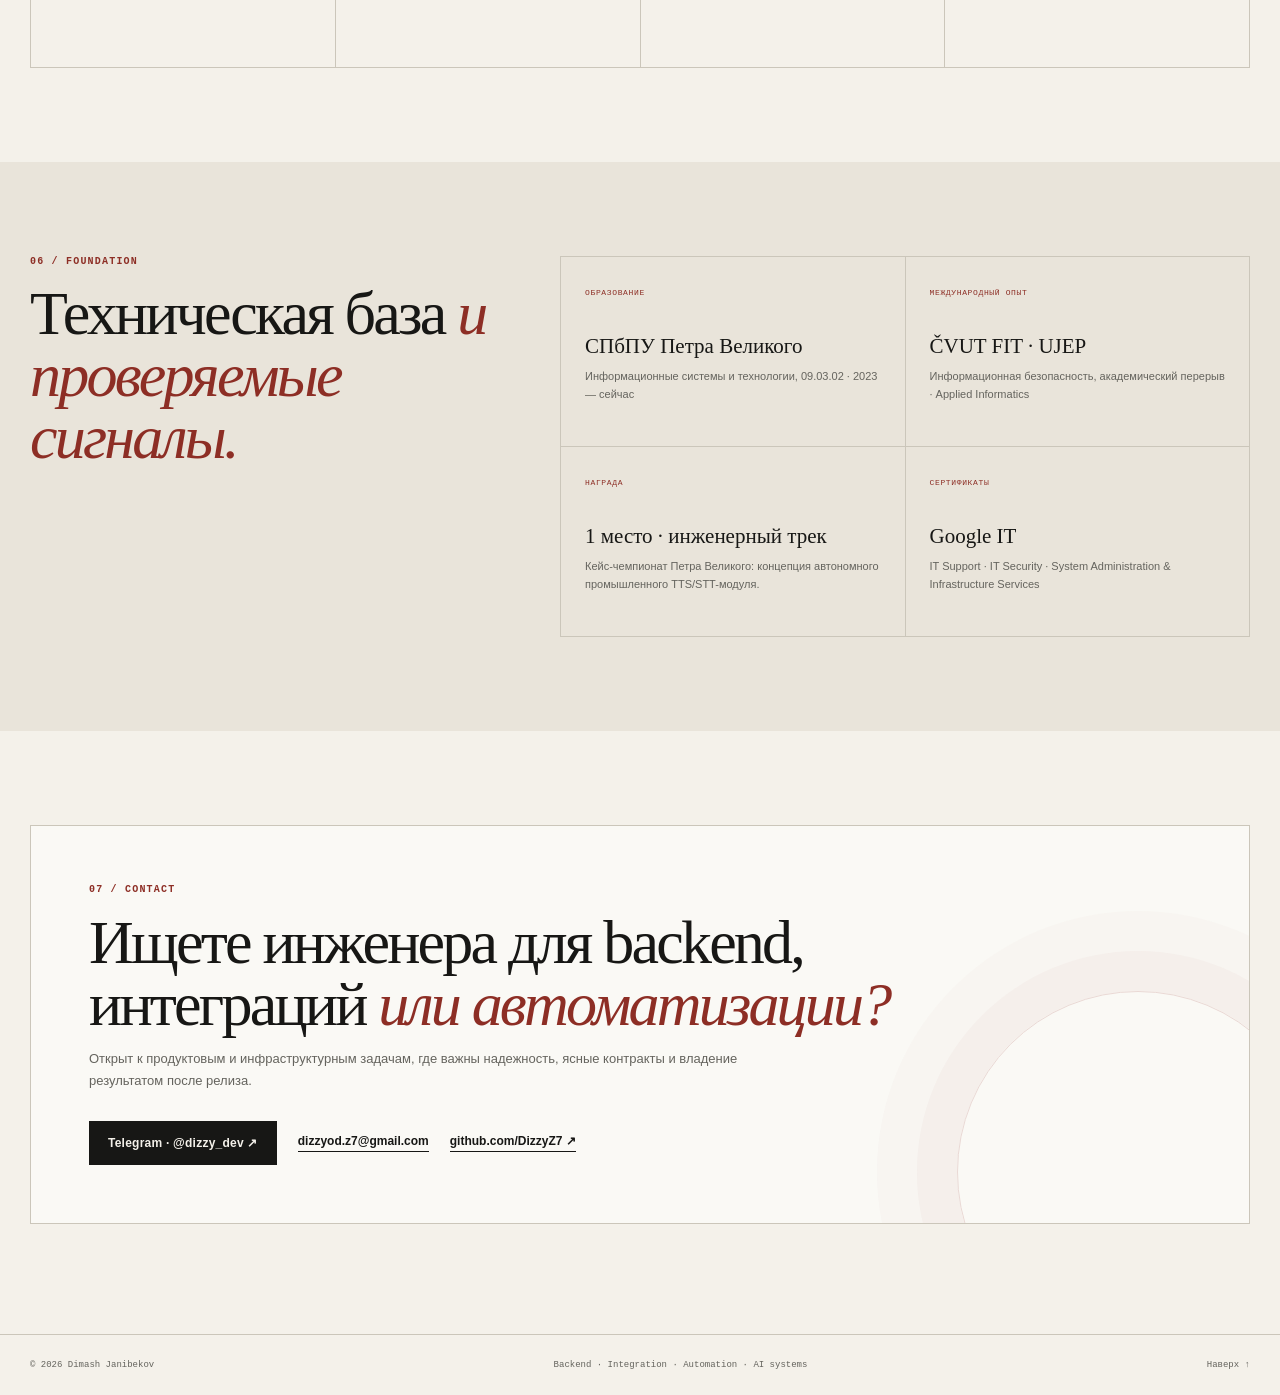
==== commit e513f9e1: "Strengthen engineering portfolio positioning" ====
--- a/index.html
+++ b/index.html
@@ -1,37 +1,342 @@
-<!doctype html>
+<!DOCTYPE html>
 <html lang="ru">
 <head>
   <meta charset="utf-8">
   <meta name="viewport" content="width=device-width,initial-scale=1">
-  <meta name="color-scheme" content="light dark">
-  <meta name="theme-color" content="#f4f1e9">
-  <meta name="robots" content="index,follow">
-  <title>Димаш Джанибеков — Backend / Systems Engineer</title>
-  <meta name="description" content="Backend, distributed systems, automation, security-aware architecture and AI engineering with Python and Go. 3+ years of commercial engineering; independent systems since 2019.">
+  <meta name="theme-color" content="#f4f1ea">
+  <meta name="robots" content="index,follow,max-image-preview:large">
+  <meta name="author" content="Dimash Janibekov">
+  <title>Димаш Джанибеков — Backend / Integration &amp; Automation Engineer</title>
+  <meta name="description" content="Backend, интеграции и автоматизация: Python, Go, PostgreSQL, REST/OpenAPI, webhooks, надежность и AI/RAG. 3+ года коммерческой разработки.">
   <link rel="canonical" href="https://dizzyz7.github.io/dimashjanibekov.github.io/">
+  <link rel="preload" as="image" href="assets/dimash-janibekov.webp" type="image/webp" fetchpriority="high">
+  <link rel="icon" href="favicon.svg" type="image/svg+xml">
   <meta property="og:type" content="profile">
-  <meta property="og:title" content="Димаш Джанибеков — Backend / Systems Engineer">
-  <meta property="og:description" content="Engineering portfolio: distributed systems, integrations, security, automation and AI-enabled products.">
+  <meta property="og:locale" content="ru_RU">
+  <meta property="og:locale:alternate" content="en_US">
+  <meta property="og:title" content="Димаш Джанибеков — Backend / Integration &amp; Automation Engineer">
+  <meta property="og:description" content="Проектирую backend-сервисы и интеграционные контуры: от требований и API-контрактов до эксплуатации и восстановления после сбоев.">
   <meta property="og:url" content="https://dizzyz7.github.io/dimashjanibekov.github.io/">
-  <meta property="og:image" content="https://avatars.githubusercontent.com/u/99655528?v=4">
+  <meta property="og:image" content="https://dizzyz7.github.io/dimashjanibekov.github.io/IMG_5457.png">
+  <meta property="og:image:alt" content="Димаш Джанибеков">
   <meta name="twitter:card" content="summary_large_image">
-  <link rel="preconnect" href="https://fonts.googleapis.com">
-  <link rel="preconnect" href="https://fonts.gstatic.com" crossorigin>
-  <link href="https://fonts.googleapis.com/css2?family=DM+Mono:wght@400;500&family=Manrope:wght@400;500;600;700&family=Newsreader:ital,opsz,wght@0,6..72,500;1,6..72,500&display=swap" rel="stylesheet">
-  <link rel="stylesheet" href="styles.css?v=20260731">
-  <script type="application/ld+json">{"@context":"https://schema.org","@type":"Person","name":"Димаш Джанибеков","alternateName":"DizZy","url":"https://dizzyz7.github.io/dimashjanibekov.github.io/","image":"https://avatars.githubusercontent.com/u/99655528?v=4","jobTitle":"Backend / Systems Engineer","sameAs":["https://github.com/DizzyZ7","https://t.me/dizzy_dev"],"knowsAbout":["Backend engineering","Distributed systems","Automation","System design","Cybersecurity","Machine learning","LLM engineering"]}</script>
+  <link rel="stylesheet" href="styles.css?v=20260804">
+  <script type="application/ld+json">
+    {
+      "@context": "https://schema.org",
+      "@type": "Person",
+      "name": "Димаш Джанибеков",
+      "alternateName": "Dimash Janibekov",
+      "url": "https://dizzyz7.github.io/dimashjanibekov.github.io/",
+      "image": "https://dizzyz7.github.io/dimashjanibekov.github.io/IMG_5457.png",
+      "jobTitle": "Backend / Integration & Automation Engineer",
+      "email": "mailto:dizzyod.z7@gmail.com",
+      "address": {"@type": "PostalAddress", "addressLocality": "Saint Petersburg"},
+      "sameAs": [
+        "https://github.com/DizzyZ7",
+        "https://t.me/dizzy_dev"
+      ],
+      "knowsAbout": [
+        "Python backend engineering",
+        "REST API and webhooks",
+        "System integration",
+        "Process automation",
+        "PostgreSQL and SQL",
+        "System analysis",
+        "Reliability engineering",
+        "RAG and LLM integration"
+      ]
+    }
+  </script>
 </head>
 <body>
-<a class="skip" href="#main">К содержанию</a>
-<nav class="nav"><div class="wrap navin"><a class="brand" href="#top">DJ<span>/26</span></a><div class="navlinks"><a href="#systems" data-ru="Системы" data-en="Systems">Системы</a><a href="#capabilities" data-ru="Профиль" data-en="Profile">Профиль</a><a href="#experience" data-ru="Опыт" data-en="Experience">Опыт</a></div><div class="actions"><button class="lang" id="lang" type="button" aria-label="Switch language">EN</button><button class="print" id="print" type="button" data-ru="PDF" data-en="PDF">PDF</button><a class="contact" href="https://t.me/dizzy_dev" target="_blank" rel="noopener noreferrer" data-ru="Связаться ↗" data-en="Contact ↗">Связаться ↗</a></div></div></nav>
-<main id="main">
-<header class="hero" id="top"><div class="wrap heroGrid"><div><p class="overline">BACKEND / SYSTEMS / AUTOMATION / AI</p><h1 data-ru="Проектирую системы, которые остаются <i>предсказуемыми под нагрузкой, сбоями и интеграциями.</i>" data-en="I design systems that stay <i>predictable under load, failures and integrations.</i>">Проектирую системы, которые остаются <i>предсказуемыми под нагрузкой, сбоями и интеграциями.</i></h1><p class="lead" data-ru="Backend / Systems Engineer с 3+ годами коммерческой разработки и независимой инженерной практикой с 2019 года. Python и Go, event-driven интеграции, надежность, security boundaries и AI-компоненты — от требований и модели данных до deployment, observability и recovery." data-en="Backend / Systems Engineer with 3+ years of commercial development and independent engineering work since 2019. Python and Go, event-driven integrations, reliability, security boundaries and AI components — from requirements and data models to deployment, observability and recovery.">Backend / Systems Engineer с 3+ годами коммерческой разработки и независимой инженерной практикой с 2019 года. Python и Go, event-driven интеграции, надежность, security boundaries и AI-компоненты — от требований и модели данных до deployment, observability и recovery.</p><div class="heroCtas"><a class="primary" href="#systems" data-ru="Смотреть инженерные кейсы" data-en="View engineering work">Смотреть инженерные кейсы</a><a href="https://github.com/DizzyZ7" target="_blank" rel="noopener noreferrer">GitHub ↗</a></div></div><aside class="signal"><div class="signalHead"><img src="https://avatars.githubusercontent.com/u/99655528?v=4" alt="Димаш Джанибеков" width="72" height="72"><div><b>Димаш Джанибеков</b><span>Backend / Systems Engineer</span></div></div><div class="signalRows"><p><span>CORE</span> Python · Go · PostgreSQL · distributed workflows</p><p><span>DEPTH</span> reliability · security · system design · AI</p><p><span>MODE</span> design → build → integrate → operate</p><p><span>OPEN</span> backend · platform · automation · AI systems</p></div></aside></div></header>
-<section class="snapshot"><div class="wrap snapshotGrid"><div><strong>3+</strong><span data-ru="года коммерческой разработки" data-en="years commercial engineering">года коммерческой разработки</span></div><div><strong>2019</strong><span data-ru="начало независимых систем" data-en="independent systems since">начало независимых систем</span></div><div><strong>Python + Go</strong><span data-ru="основное инженерное ядро" data-en="primary engineering core">основное инженерное ядро</span></div><div><strong>End-to-end</strong><span data-ru="от требований до эксплуатации" data-en="requirements to operations">от требований до эксплуатации</span></div></div></section>
-<section class="section" id="systems"><div class="wrap"><div class="sectionHead"><div><p class="kicker">01 / FEATURED SYSTEMS</p><h2 data-ru="Не список технологий. <i>Системы и инженерные решения.</i>" data-en="Not a technology list. <i>Systems and engineering decisions.</i>">Не список технологий. <i>Системы и инженерные решения.</i></h2></div><p data-ru="Публичные кейсы ведут прямо в исходный код. Описание отделяет реализованное от roadmap и не приписывает проектам неподтвержденные production-метрики." data-en="Public cases link directly to source. The portfolio separates implemented work from roadmap and avoids unsupported production metrics.">Публичные кейсы ведут прямо в исходный код. Описание отделяет реализованное от roadmap и не приписывает проектам неподтвержденные production-метрики.</p></div><div id="featured" class="featured"></div></div></section>
-<section class="section paper" id="capabilities"><div class="wrap"><div class="sectionHead"><div><p class="kicker">02 / ENGINEERING PROFILE</p><h2 data-ru="Одно ядро. <i>Несколько направлений глубины.</i>" data-en="One core. <i>Several areas of depth.</i>">Одно ядро. <i>Несколько направлений глубины.</i></h2></div></div><div class="capGrid"><article><b>Backend & Distributed Systems</b><p data-ru="API и business logic, PostgreSQL, конкурентность, очереди, transactional consumers, idempotency, deduplication и recovery semantics." data-en="APIs and business logic, PostgreSQL, concurrency, queues, transactional consumers, idempotency, deduplication and recovery semantics.">API и business logic, PostgreSQL, конкурентность, очереди, transactional consumers, idempotency, deduplication и recovery semantics.</p></article><article><b>Automation & Integrations</b><p data-ru="Webhooks, внешние API, CRM/helpdesk, retries, rate limits, delivery pipelines, audit trails и operational tooling." data-en="Webhooks, external APIs, CRM/helpdesk, retries, rate limits, delivery pipelines, audit trails and operational tooling.">Webhooks, внешние API, CRM/helpdesk, retries, rate limits, delivery pipelines, audit trails и operational tooling.</p></article><article><b>Security-aware Engineering</b><p data-ru="Fail-closed access control, HMAC, secret handling, SSRF boundaries, secure AI context, static analysis и проверяемые evidence chains." data-en="Fail-closed access control, HMAC, secret handling, SSRF boundaries, secure AI context, static analysis and reviewable evidence chains.">Fail-closed access control, HMAC, secret handling, SSRF boundaries, secure AI context, static analysis и проверяемые evidence chains.</p></article><article><b>AI / ML Systems</b><p data-ru="RAG, vector retrieval, structured model output, asynchronous AI workloads, evaluation и интеграция модели как части обычной backend-архитектуры." data-en="RAG, vector retrieval, structured model output, asynchronous AI workloads, evaluation and model integration as part of normal backend architecture.">RAG, vector retrieval, structured model output, asynchronous AI workloads, evaluation и интеграция модели как части обычной backend-архитектуры.</p></article><article><b>System Design & Analysis</b><p data-ru="API contracts, data models, sequence flows, failure scenarios, non-functional requirements и перевод неоднозначной задачи в реализуемую систему." data-en="API contracts, data models, sequence flows, failure scenarios, non-functional requirements and turning ambiguous problems into implementable systems.">API contracts, data models, sequence flows, failure scenarios, non-functional requirements и перевод неоднозначной задачи в реализуемую систему.</p></article><article><b>Platform & Reliability</b><p data-ru="Docker, CI/CD, observability, OpenTelemetry, Prometheus, health/readiness, backup/restore, security scanning и failure testing." data-en="Docker, CI/CD, observability, OpenTelemetry, Prometheus, health/readiness, backup/restore, security scanning and failure testing.">Docker, CI/CD, observability, OpenTelemetry, Prometheus, health/readiness, backup/restore, security scanning и failure testing.</p></article></div></div></section>
-<section class="section" id="work"><div class="wrap"><div class="sectionHead"><div><p class="kicker">03 / SELECTED WORK</p><h2 data-ru="Ширина без <i>свалки pet-проектов.</i>" data-en="Breadth without a <i>pet-project dump.</i>">Ширина без <i>свалки pet-проектов.</i></h2></div><p data-ru="Дополнительные публичные проекты: AI, QA, CV, networking, Telegram automation, Go и продуктовые прототипы." data-en="Additional public work across AI, QA, CV, networking, Telegram automation, Go and product prototypes.">Дополнительные публичные проекты: AI, QA, CV, networking, Telegram automation, Go и продуктовые прототипы.</p></div><div id="selected" class="selected"></div><p class="allRepos"><a href="https://github.com/DizzyZ7?tab=repositories" target="_blank" rel="noopener noreferrer" data-ru="Все публичные репозитории на GitHub ↗" data-en="All public repositories on GitHub ↗">Все публичные репозитории на GitHub ↗</a></p></div></section>
-<section class="section ink" id="experience"><div class="wrap"><div class="sectionHead inverse"><div><p class="kicker">04 / EXPERIENCE</p><h2 data-ru="Ownership важнее <i>списка обязанностей.</i>" data-en="Ownership over <i>lists of duties.</i>">Ownership важнее <i>списка обязанностей.</i></h2></div></div><div class="timeline"><article><time>2025.10 — 2026.01</time><div><h3>Backend & Integration Engineer / Tech Lead</h3><p>MedTech platform</p><ul><li data-ru="Backend, REST/webhook integrations, PostgreSQL/SQL, Telegram services и Linux infrastructure." data-en="Backend, REST/webhook integrations, PostgreSQL/SQL, Telegram services and Linux infrastructure.">Backend, REST/webhook integrations, PostgreSQL/SQL, Telegram services и Linux infrastructure.</li><li data-ru="Разбор требований и production incidents через logs, SQL и integration chains; retries, deduplication и recovery." data-en="Requirements and production incident analysis through logs, SQL and integration chains; retries, deduplication and recovery.">Разбор требований и production incidents через logs, SQL и integration chains; retries, deduplication и recovery.</li></ul></div></article><article><time>2023.11 — 2025.10</time><div><h3>Automation & Integration Engineer</h3><p>HoReCa / multi-system integrations</p><ul><li data-ru="Интеграционный слой между Usedesk, Mindbox, LoyaltyPlant, 1C, CRM, Telegram и внутренними сервисами для пяти ресторанных сетей." data-en="Integration layer across Usedesk, Mindbox, LoyaltyPlant, 1C, CRM, Telegram and internal services for five restaurant chains.">Интеграционный слой между Usedesk, Mindbox, LoyaltyPlant, 1C, CRM, Telegram и внутренними сервисами для пяти ресторанных сетей.</li><li data-ru="Маршрутизация, SLA, статусы, уведомления и recurring data operations; работа с duplicates, partial failures и rate limits." data-en="Routing, SLAs, statuses, notifications and recurring data operations; handling duplicates, partial failures and rate limits.">Маршрутизация, SLA, статусы, уведомления и recurring data operations; работа с duplicates, partial failures и rate limits.</li></ul></div></article><article><time>2022.12 — 2023.11</time><div><h3>Contract Python Backend Developer</h3><p>Cross-platform broadcast analytics</p><ul><li data-ru="Сбор, обработка и агрегация данных, API и аналитические метрики для desktop application." data-en="Data collection, processing and aggregation, APIs and analytical metrics for a desktop application.">Сбор, обработка и агрегация данных, API и аналитические метрики для desktop application.</li><li data-ru="Поддержка release builds для Windows, macOS и Linux через CI/CD." data-en="Maintained release builds for Windows, macOS and Linux through CI/CD.">Поддержка release builds для Windows, macOS и Linux через CI/CD.</li></ul></div></article><article><time data-ru="2019 — сейчас" data-en="2019 — present">2019 — сейчас</time><div><h3 data-ru="Независимая инженерная практика" data-en="Independent engineering practice">Независимая инженерная практика</h3><p data-ru="Backend · automation · security · AI/ML · product systems" data-en="Backend · automation · security · AI/ML · product systems">Backend · automation · security · AI/ML · product systems</p><ul><li data-ru="Проекты от требований и архитектуры до API/data model, testing, deployment и operations; этот период не заявляется целиком как коммерческий стаж." data-en="Projects from requirements and architecture through API/data models, testing, deployment and operations; this entire period is not presented as commercial employment.">Проекты от требований и архитектуры до API/data model, testing, deployment и operations; этот период не заявляется целиком как коммерческий стаж.</li></ul></div></article></div></div></section>
-<section class="section"><div class="wrap closing"><p class="kicker">05 / CONTACT</p><h2 data-ru="Нужен инженер, который держит контекст <i>дальше одного endpoint?</i>" data-en="Need an engineer who keeps context <i>beyond one endpoint?</i>">Нужен инженер, который держит контекст <i>дальше одного endpoint?</i></h2><p data-ru="Открыт к backend, platform, automation/integration и AI systems задачам — в существующей архитектуре или с нуля." data-en="Open to backend, platform, automation/integration and AI systems work — inside an existing architecture or from zero.">Открыт к backend, platform, automation/integration и AI systems задачам — в существующей архитектуре или с нуля.</p><div class="heroCtas"><a class="primary" href="https://t.me/dizzy_dev" target="_blank" rel="noopener noreferrer">@dizzy_dev ↗</a><a href="https://github.com/DizzyZ7" target="_blank" rel="noopener noreferrer">GitHub ↗</a></div></div></section>
-</main><footer><div class="wrap"><span>Dimash Janibekov / DizZy</span><span>Backend · Systems · Automation · AI</span></div></footer>
-<script src="projects.js?v=20260731"></script><script src="script.js?v=20260731"></script>
-</body></html>+  <a class="skip" href="#main" data-ru="К содержанию" data-en="Skip to content">К содержанию</a>
+
+  <nav class="nav" aria-label="Main navigation">
+    <div class="wrap nav__inner">
+      <a class="brand" href="#top" aria-label="Dimash Janibekov — top">DJ<span>.</span></a>
+      <div class="nav__links">
+        <a href="#impact" data-ru="Результат" data-en="Impact">Результат</a>
+        <a href="#systems" data-ru="Системы" data-en="Systems">Системы</a>
+        <a href="#experience" data-ru="Опыт" data-en="Experience">Опыт</a>
+        <a href="#profile" data-ru="Профиль" data-en="Profile">Профиль</a>
+      </div>
+      <div class="nav__actions">
+        <button class="control" id="lang" type="button" aria-label="Switch language">EN</button>
+        <button class="control control--print" id="print" type="button" data-ru="PDF" data-en="PDF">PDF</button>
+        <a class="button button--small" href="https://t.me/dizzy_dev" target="_blank" rel="noopener noreferrer" data-ru="Связаться" data-en="Contact">Связаться</a>
+      </div>
+    </div>
+  </nav>
+
+  <main id="main">
+    <header class="hero" id="top">
+      <div class="wrap hero__grid">
+        <div class="hero__copy">
+          <p class="eyebrow">BACKEND / INTEGRATION / AUTOMATION</p>
+          <h1 data-ru="Димаш Джанибеков.<br><i>Инженер систем, которые не разваливаются на интеграциях.</i>" data-en="Dimash Janibekov.<br><i>I engineer systems that do not fall apart at integration boundaries.</i>">Димаш Джанибеков.<br><i>Инженер систем, которые не разваливаются на интеграциях.</i></h1>
+          <p class="hero__role">Backend / Integration &amp; Automation Engineer</p>
+          <p class="hero__lead" data-ru="3+ года коммерческой разработки. Перевожу требования и нестабильные внешние API в предсказуемые backend-сервисы, интеграционные контуры и автоматизированные процессы — с наблюдаемостью, защитой от дублей и понятным восстановлением после сбоев." data-en="3+ years of commercial engineering. I turn requirements and unstable external APIs into predictable backend services, integration layers and automated workflows — with observability, deduplication and explicit recovery paths.">3+ года коммерческой разработки. Перевожу требования и нестабильные внешние API в предсказуемые backend-сервисы, интеграционные контуры и автоматизированные процессы — с наблюдаемостью, защитой от дублей и понятным восстановлением после сбоев.</p>
+          <div class="hero__actions">
+            <a class="button" href="#impact" data-ru="Коммерческий кейс" data-en="Commercial case">Коммерческий кейс</a>
+            <a class="text-link" href="https://github.com/DizzyZ7" target="_blank" rel="noopener noreferrer">GitHub ↗</a>
+          </div>
+          <ul class="hero__meta" aria-label="Profile details">
+            <li data-ru="Санкт-Петербург · удаленно" data-en="Saint Petersburg · remote">Санкт-Петербург · удаленно</li>
+            <li>Python · Go · PostgreSQL · REST/OpenAPI</li>
+            <li data-ru="Русский C2 · English B2 · Čeština B2" data-en="Russian C2 · English B2 · Czech B2">Русский C2 · English B2 · Čeština B2</li>
+          </ul>
+        </div>
+
+        <aside class="portrait" aria-label="Dimash Janibekov profile">
+          <div class="portrait__frame">
+            <img src="assets/dimash-janibekov.webp" alt="Димаш Джанибеков" width="800" height="1200" fetchpriority="high">
+          </div>
+          <div class="portrait__note">
+            <span class="status-dot" aria-hidden="true"></span>
+            <div>
+              <b data-ru="Открыт к инженерным задачам" data-en="Open to engineering roles">Открыт к инженерным задачам</b>
+              <small data-ru="Backend · Integration · Automation · AI systems" data-en="Backend · Integration · Automation · AI systems">Backend · Integration · Automation · AI systems</small>
+            </div>
+          </div>
+        </aside>
+      </div>
+    </header>
+
+    <section class="proof" aria-labelledby="proof-title">
+      <div class="wrap">
+        <h2 class="sr-only" id="proof-title" data-ru="Подтвержденный масштаб" data-en="Verified scale">Подтвержденный масштаб</h2>
+        <div class="proof__grid">
+          <div><strong>3+</strong><span data-ru="года коммерческой разработки" data-en="years of commercial engineering">года коммерческой разработки</span></div>
+          <div><strong>5</strong><span data-ru="ресторанных сетей в интеграционном контуре" data-en="restaurant chains in one integration layer">ресторанных сетей в интеграционном контуре</span></div>
+          <div><strong>≈24 000</strong><span data-ru="обращений в месяц проходило через контур" data-en="tickets per month passed through the layer">обращений в месяц проходило через контур</span></div>
+          <div><strong>60+</strong><span data-ru="типовых сценариев автоматизации" data-en="recurring automation workflows">типовых сценариев автоматизации</span></div>
+          <div><strong data-ru="до 87%*" data-en="up to 87%*">до 87%*</strong><span data-ru="успешных автообработок в выделенных категориях" data-en="successful automation in selected categories">успешных автообработок в выделенных категориях</span></div>
+        </div>
+        <p class="proof__note" data-ru="* Не доля от всех 24 000 обращений. Метрика относится только к выделенным типовым категориям. Успех: тикет прошел автоматический workflow и не был переоткрыт или повторно инициирован пользователем в течение 72 часов после закрытия; расчет по данным helpdesk, контроль через Grafana." data-en="* Not a share of all 24,000 tickets. The metric applies only to selected recurring categories. Success means the ticket completed the automated workflow and was not reopened or reinitiated by the user within 72 hours after closure; calculated from helpdesk data and monitored in Grafana.">* Не доля от всех 24 000 обращений. Метрика относится только к выделенным типовым категориям. Успех: тикет прошел автоматический workflow и не был переоткрыт или повторно инициирован пользователем в течение 72 часов после закрытия; расчет по данным helpdesk, контроль через Grafana.</p>
+      </div>
+    </section>
+
+    <section class="section" id="impact">
+      <div class="wrap">
+        <div class="section-head">
+          <div>
+            <p class="kicker">01 / COMMERCIAL IMPACT</p>
+            <h2 data-ru="Интеграционный контур поддержки <i>для пяти ресторанных сетей.</i>" data-en="A support integration layer <i>for five restaurant chains.</i>">Интеграционный контур поддержки <i>для пяти ресторанных сетей.</i></h2>
+          </div>
+          <div class="section-head__aside">
+            <span class="evidence-label" data-ru="КОММЕРЧЕСКИЙ ОПЫТ · NDA-SAFE" data-en="COMMERCIAL EXPERIENCE · NDA-SAFE">КОММЕРЧЕСКИЙ ОПЫТ · NDA-SAFE</span>
+            <p data-ru="Не демонстрационный проект: рабочий контур с helpdesk, CRM, 1С, программами лояльности, формами, Telegram и внутренними сервисами." data-en="Not a demo: an operational layer spanning helpdesk, CRM, 1C, loyalty platforms, forms, Telegram and internal services.">Не демонстрационный проект: рабочий контур с helpdesk, CRM, 1С, программами лояльности, формами, Telegram и внутренними сервисами.</p>
+          </div>
+        </div>
+
+        <div class="case-grid">
+          <article class="case-panel case-panel--lead">
+            <p class="case-panel__number">A / CONTEXT</p>
+            <h3 data-ru="Разрозненные каналы должны были работать как единая система." data-en="Disconnected channels had to behave like one system.">Разрозненные каналы должны были работать как единая система.</h3>
+            <p data-ru="Обращения поступали из helpdesk, Яндекс Форм, мобильного приложения и внутренних каналов. Дальше требовались классификация, очереди, ответственные, SLA, уведомления и передача данных между Usedesk, Mindbox, LoyaltyPlant, CRM, 1С и другими сервисами." data-en="Tickets arrived from helpdesk, Yandex Forms, the mobile app and internal channels. They then required classification, queues, ownership, SLAs, notifications and data transfer across Usedesk, Mindbox, LoyaltyPlant, CRM, 1C and other services.">Обращения поступали из helpdesk, Яндекс Форм, мобильного приложения и внутренних каналов. Дальше требовались классификация, очереди, ответственные, SLA, уведомления и передача данных между Usedesk, Mindbox, LoyaltyPlant, CRM, 1С и другими сервисами.</p>
+          </article>
+          <article class="case-panel">
+            <p class="case-panel__number">B / OWNERSHIP</p>
+            <h3 data-ru="От требований до эксплуатации." data-en="From requirements to operations.">От требований до эксплуатации.</h3>
+            <ul>
+              <li data-ru="Разбор процессов и формализация интеграционных сценариев" data-en="Process analysis and formalized integration scenarios">Разбор процессов и формализация интеграционных сценариев</li>
+              <li data-ru="API/webhook-взаимодействия, маршрутизация, статусы и SLA" data-en="API/webhook interactions, routing, statuses and SLAs">API/webhook-взаимодействия, маршрутизация, статусы и SLA</li>
+              <li data-ru="SQL, логи и Grafana для диагностики и контроля" data-en="SQL, logs and Grafana for diagnosis and control">SQL, логи и Grafana для диагностики и контроля</li>
+            </ul>
+          </article>
+          <article class="case-panel">
+            <p class="case-panel__number">C / RELIABILITY</p>
+            <h3 data-ru="Ошибки интеграций считались штатным сценарием." data-en="Integration failures were treated as a normal scenario.">Ошибки интеграций считались штатным сценарием.</h3>
+            <ul>
+              <li data-ru="Дедупликация и защита от повторных событий" data-en="Deduplication and repeated-event protection">Дедупликация и защита от повторных событий</li>
+              <li data-ru="Partial failures, rate limits и неконсистентные данные" data-en="Partial failures, rate limits and inconsistent data">Partial failures, rate limits и неконсистентные данные</li>
+              <li data-ru="Повторная обработка и восстановление цепочек" data-en="Reprocessing and workflow recovery">Повторная обработка и восстановление цепочек</li>
+            </ul>
+          </article>
+        </div>
+
+        <div class="flow" role="img" aria-label="Integration flow">
+          <div><small data-ru="ВХОД" data-en="INPUT">ВХОД</small><b data-ru="Helpdesk · формы · приложение" data-en="Helpdesk · forms · app">Helpdesk · формы · приложение</b></div>
+          <span aria-hidden="true">→</span>
+          <div><small data-ru="ОРКЕСТРАЦИЯ" data-en="ORCHESTRATION">ОРКЕСТРАЦИЯ</small><b data-ru="Правила · очереди · SLA · LLM" data-en="Rules · queues · SLAs · LLM">Правила · очереди · SLA · LLM</b></div>
+          <span aria-hidden="true">→</span>
+          <div><small data-ru="СИСТЕМЫ" data-en="SYSTEMS">СИСТЕМЫ</small><b>CRM · Mindbox · 1C · Telegram</b></div>
+          <span aria-hidden="true">→</span>
+          <div><small data-ru="КОНТРОЛЬ" data-en="CONTROL">КОНТРОЛЬ</small><b>Logs · SQL · Grafana</b></div>
+        </div>
+      </div>
+    </section>
+
+    <section class="section section--tint" id="profile">
+      <div class="wrap">
+        <div class="section-head section-head--compact">
+          <div>
+            <p class="kicker">02 / ENGINEERING PROFILE</p>
+            <h2 data-ru="Сильное ядро: <i>backend, интеграции, надежность.</i>" data-en="A focused core: <i>backend, integrations, reliability.</i>">Сильное ядро: <i>backend, интеграции, надежность.</i></h2>
+          </div>
+          <p data-ru="Системный анализ и AI/RAG дополняют профиль, но не маскируют основную специализацию." data-en="System analysis and AI/RAG extend the profile without obscuring the core specialization.">Системный анализ и AI/RAG дополняют профиль, но не маскируют основную специализацию.</p>
+        </div>
+
+        <div class="capabilities">
+          <article>
+            <span>01</span>
+            <h3>Backend &amp; API</h3>
+            <p data-ru="Python/FastAPI, Go, PostgreSQL, Redis, фоновые задачи, data models и API-контракты. От бизнес-логики до deployment и сопровождения." data-en="Python/FastAPI, Go, PostgreSQL, Redis, background jobs, data models and API contracts. From business logic to deployment and operations.">Python/FastAPI, Go, PostgreSQL, Redis, фоновые задачи, data models и API-контракты. От бизнес-логики до deployment и сопровождения.</p>
+          </article>
+          <article>
+            <span>02</span>
+            <h3 data-ru="Интеграции и анализ" data-en="Integration &amp; analysis">Интеграции и анализ</h3>
+            <p data-ru="Требования, AS-IS/TO-BE, BPMN/UML, REST/OpenAPI, webhooks, сопоставление данных, сценарии взаимодействия и критерии приемки." data-en="Requirements, AS-IS/TO-BE, BPMN/UML, REST/OpenAPI, webhooks, data mapping, interaction flows and acceptance criteria.">Требования, AS-IS/TO-BE, BPMN/UML, REST/OpenAPI, webhooks, сопоставление данных, сценарии взаимодействия и критерии приемки.</p>
+          </article>
+          <article>
+            <span>03</span>
+            <h3 data-ru="Надежность и L3" data-en="Reliability &amp; L3">Надежность и L3</h3>
+            <p data-ru="Idempotency, retries/backoff, дедупликация, rate limits, observability, диагностика по логам и SQL, восстановление после частичных сбоев." data-en="Idempotency, retries/backoff, deduplication, rate limits, observability, log/SQL diagnostics and recovery from partial failures.">Idempotency, retries/backoff, дедупликация, rate limits, observability, диагностика по логам и SQL, восстановление после частичных сбоев.</p>
+          </article>
+          <article>
+            <span>04</span>
+            <h3>AI / RAG Systems</h3>
+            <p data-ru="Интегрирую модели как контролируемый backend-компонент: structured output, schema validation, retrieval, очереди, источники, аудит и evaluation." data-en="I integrate models as controlled backend components: structured output, schema validation, retrieval, queues, sources, audit and evaluation.">Интегрирую модели как контролируемый backend-компонент: structured output, schema validation, retrieval, очереди, источники, аудит и evaluation.</p>
+          </article>
+        </div>
+      </div>
+    </section>
+
+    <section class="section" id="systems">
+      <div class="wrap">
+        <div class="section-head">
+          <div>
+            <p class="kicker">03 / PUBLIC ENGINEERING EVIDENCE</p>
+            <h2 data-ru="Не бейджи технологий. <i>Исходный код и инженерные решения.</i>" data-en="Not technology badges. <i>Source code and engineering decisions.</i>">Не бейджи технологий. <i>Исходный код и инженерные решения.</i></h2>
+          </div>
+          <p data-ru="Флагманские репозитории отобраны по глубине: надежность, security boundaries, failure semantics, observability и воспроизводимый запуск." data-en="Flagship repositories are selected for depth: reliability, security boundaries, failure semantics, observability and reproducible setup.">Флагманские репозитории отобраны по глубине: надежность, security boundaries, failure semantics, observability и воспроизводимый запуск.</p>
+        </div>
+        <div class="featured" id="featured"></div>
+        <div class="more-work">
+          <div class="more-work__head">
+            <p class="kicker">MORE SELECTED WORK</p>
+            <a class="text-link" href="https://github.com/DizzyZ7?tab=repositories" target="_blank" rel="noopener noreferrer" data-ru="Все репозитории ↗" data-en="All repositories ↗">Все репозитории ↗</a>
+          </div>
+          <div class="selected" id="selected"></div>
+        </div>
+        <noscript><p data-ru="Для карточек проектов нужен JavaScript. Все репозитории доступны в GitHub-профиле." data-en="JavaScript is required for project cards. All repositories are available on GitHub.">Для карточек проектов нужен JavaScript. Все репозитории доступны в GitHub-профиле.</p></noscript>
+      </div>
+    </section>
+
+    <section class="section section--ink" id="experience">
+      <div class="wrap">
+        <div class="section-head section-head--inverse">
+          <div>
+            <p class="kicker">04 / COMMERCIAL EXPERIENCE</p>
+            <h2 data-ru="Траектория от Python backend <i>к владению интеграционным контуром.</i>" data-en="A path from Python backend <i>to integration-layer ownership.</i>">Траектория от Python backend <i>к владению интеграционным контуром.</i></h2>
+          </div>
+          <p data-ru="Коммерческий опыт и независимая инженерная практика показаны отдельно — без искусственного увеличения стажа." data-en="Commercial employment and independent engineering are shown separately — without inflating experience.">Коммерческий опыт и независимая инженерная практика показаны отдельно — без искусственного увеличения стажа.</p>
+        </div>
+
+        <div class="timeline">
+          <article>
+            <time>10.2025 — 01.2026</time>
+            <div>
+              <div class="timeline__title"><h3>Backend &amp; Integration Engineer</h3><span>ООО «МЕДКЛИК» · MedTech</span></div>
+              <p data-ru="Внутренняя платформа: Python, PHP/Yii2, PostgreSQL/SQL, REST API, webhooks, CRM/helpdesk. Анализ требований и существующей логики, выпуск изменений, production-сопровождение, диагностика по логам и SQL, восстановление сервисов в Linux." data-en="Internal platform: Python, PHP/Yii2, PostgreSQL/SQL, REST APIs, webhooks and CRM/helpdesk. Requirements and legacy-logic analysis, change delivery, production support, log/SQL diagnostics and Linux service recovery.">Внутренняя платформа: Python, PHP/Yii2, PostgreSQL/SQL, REST API, webhooks, CRM/helpdesk. Анализ требований и существующей логики, выпуск изменений, production-сопровождение, диагностика по логам и SQL, восстановление сервисов в Linux.</p>
+            </div>
+          </article>
+          <article>
+            <time>11.2023 — 10.2025</time>
+            <div>
+              <div class="timeline__title"><h3>Integration &amp; Automation Engineer</h3><span>ИП ЮР Е.В. / ООО «ПРОФИТЭНДХОРЕКА» · HoReCa</span></div>
+              <p data-ru="Проектирование и эксплуатация интеграционного IT-контура пяти ресторанных сетей: API/webhooks, маршрутизация, SLA, статусы, уведомления и регулярные data operations. 60+ автоматизированных сценариев, около 24 000 обращений в месяц через контур, до 87% успешной обработки в выделенных категориях." data-en="Designed and operated an integration layer for five restaurant chains: APIs/webhooks, routing, SLAs, statuses, notifications and recurring data operations. 60+ automated workflows, about 24,000 tickets per month through the layer and up to 87% successful handling in selected categories.">Проектирование и эксплуатация интеграционного IT-контура пяти ресторанных сетей: API/webhooks, маршрутизация, SLA, статусы, уведомления и регулярные data operations. 60+ автоматизированных сценариев, около 24 000 обращений в месяц через контур, до 87% успешной обработки в выделенных категориях.</p>
+            </div>
+          </article>
+          <article>
+            <time>12.2022 — 11.2023</time>
+            <div>
+              <div class="timeline__title"><h3>Python Developer</h3><span data-ru="Техфорвард · кроссплатформенное ПО" data-en="Techforward · cross-platform software">Техфорвард · кроссплатформенное ПО</span></div>
+              <p data-ru="Backend desktop-приложения: сбор, обработка и агрегация данных, API и аналитические метрики. GitHub Actions CI/CD и release-сборки под Windows, macOS и Linux." data-en="Desktop application backend: data collection, processing and aggregation, APIs and analytics. GitHub Actions CI/CD and release builds for Windows, macOS and Linux.">Backend desktop-приложения: сбор, обработка и агрегация данных, API и аналитические метрики. GitHub Actions CI/CD и release-сборки под Windows, macOS и Linux.</p>
+            </div>
+          </article>
+        </div>
+
+        <div class="independent">
+          <div><span>2019 — NOW</span><h3 data-ru="Независимая инженерная практика" data-en="Independent engineering practice">Независимая инженерная практика</h3></div>
+          <p data-ru="Собственные backend-, automation- и AI/ML-системы: требования, архитектура, код, тесты, Docker, CI/CD и observability. Этот период не заявляется целиком как коммерческий стаж." data-en="Independent backend, automation and AI/ML systems: requirements, architecture, code, tests, Docker, CI/CD and observability. This period is not presented in full as commercial employment.">Собственные backend-, automation- и AI/ML-системы: требования, архитектура, код, тесты, Docker, CI/CD и observability. Этот период не заявляется целиком как коммерческий стаж.</p>
+        </div>
+      </div>
+    </section>
+
+    <section class="section" id="approach">
+      <div class="wrap">
+        <div class="section-head section-head--compact">
+          <div>
+            <p class="kicker">05 / WAY OF WORKING</p>
+            <h2 data-ru="Держу контекст <i>дальше одного endpoint.</i>" data-en="I keep context <i>beyond a single endpoint.</i>">Держу контекст <i>дальше одного endpoint.</i></h2>
+          </div>
+          <p data-ru="Сильнее всего там, где нужно соединить бизнес-процесс, контракт между системами и реальное поведение production." data-en="Strongest where business process, system contracts and real production behavior have to meet.">Сильнее всего там, где нужно соединить бизнес-процесс, контракт между системами и реальное поведение production.</p>
+        </div>
+        <ol class="method">
+          <li><span>01</span><b data-ru="Разобрать" data-en="Understand">Разобрать</b><p data-ru="Цель, AS-IS/TO-BE, данные, ограничения, failure scenarios." data-en="Goal, AS-IS/TO-BE, data, constraints and failure scenarios.">Цель, AS-IS/TO-BE, данные, ограничения, failure scenarios.</p></li>
+          <li><span>02</span><b data-ru="Спроектировать" data-en="Design">Спроектировать</b><p data-ru="API-контракт, модель данных, sequence flow, NFR и acceptance criteria." data-en="API contract, data model, sequence flow, NFRs and acceptance criteria.">API-контракт, модель данных, sequence flow, NFR и acceptance criteria.</p></li>
+          <li><span>03</span><b data-ru="Реализовать" data-en="Build">Реализовать</b><p data-ru="Backend, интеграции, фоновые процессы, тесты и CI/CD." data-en="Backend, integrations, background processing, tests and CI/CD.">Backend, интеграции, фоновые процессы, тесты и CI/CD.</p></li>
+          <li><span>04</span><b data-ru="Эксплуатировать" data-en="Operate">Эксплуатировать</b><p data-ru="Логи, метрики, алерты, runbooks, incident analysis и recovery." data-en="Logs, metrics, alerts, runbooks, incident analysis and recovery.">Логи, метрики, алерты, runbooks, incident analysis и recovery.</p></li>
+        </ol>
+      </div>
+    </section>
+
+    <section class="section section--tint" id="credentials">
+      <div class="wrap credentials">
+        <div>
+          <p class="kicker">06 / FOUNDATION</p>
+          <h2 data-ru="Техническая база <i>и проверяемые сигналы.</i>" data-en="Technical foundation <i>and reviewable signals.</i>">Техническая база <i>и проверяемые сигналы.</i></h2>
+        </div>
+        <div class="credentials__grid">
+          <article>
+            <small data-ru="ОБРАЗОВАНИЕ" data-en="EDUCATION">ОБРАЗОВАНИЕ</small>
+            <h3 data-ru="СПбПУ Петра Великого" data-en="Peter the Great St. Petersburg Polytechnic University">СПбПУ Петра Великого</h3>
+            <p data-ru="Информационные системы и технологии, 09.03.02 · 2023 — сейчас" data-en="Information Systems and Technologies, 09.03.02 · 2023 — present">Информационные системы и технологии, 09.03.02 · 2023 — сейчас</p>
+          </article>
+          <article>
+            <small data-ru="МЕЖДУНАРОДНЫЙ ОПЫТ" data-en="INTERNATIONAL STUDY">МЕЖДУНАРОДНЫЙ ОПЫТ</small>
+            <h3>ČVUT FIT · UJEP</h3>
+            <p data-ru="Информационная безопасность, академический перерыв · Applied Informatics" data-en="Information Security, academic break · Applied Informatics">Информационная безопасность, академический перерыв · Applied Informatics</p>
+          </article>
+          <article>
+            <small data-ru="НАГРАДА" data-en="AWARD">НАГРАДА</small>
+            <h3 data-ru="1 место · инженерный трек" data-en="1st place · engineering track">1 место · инженерный трек</h3>
+            <p data-ru="Кейс-чемпионат Петра Великого: концепция автономного промышленного TTS/STT-модуля." data-en="Peter the Great Case Championship: autonomous industrial TTS/STT module concept.">Кейс-чемпионат Петра Великого: концепция автономного промышленного TTS/STT-модуля.</p>
+          </article>
+          <article>
+            <small data-ru="СЕРТИФИКАТЫ" data-en="CERTIFICATES">СЕРТИФИКАТЫ</small>
+            <h3>Google IT</h3>
+            <p>IT Support · IT Security · System Administration &amp; Infrastructure Services</p>
+          </article>
+        </div>
+      </div>
+    </section>
+
+    <section class="section contact-section" id="contact">
+      <div class="wrap contact-card">
+        <p class="kicker">07 / CONTACT</p>
+        <h2 data-ru="Ищете инженера для backend, интеграций <i>или автоматизации?</i>" data-en="Looking for an engineer in backend, integrations <i>or automation?</i>">Ищете инженера для backend, интеграций <i>или автоматизации?</i></h2>
+        <p data-ru="Открыт к продуктовым и инфраструктурным задачам, где важны надежность, ясные контракты и владение результатом после релиза." data-en="Open to product and infrastructure work where reliability, explicit contracts and post-release ownership matter.">Открыт к продуктовым и инфраструктурным задачам, где важны надежность, ясные контракты и владение результатом после релиза.</p>
+        <div class="contact-card__links">
+          <a class="button" href="https://t.me/dizzy_dev" target="_blank" rel="noopener noreferrer">Telegram · @dizzy_dev ↗</a>
+          <a class="text-link" href="mailto:dizzyod.z7@gmail.com">dizzyod.z7@gmail.com</a>
+          <a class="text-link" href="https://github.com/DizzyZ7" target="_blank" rel="noopener noreferrer">github.com/DizzyZ7 ↗</a>
+        </div>
+      </div>
+    </section>
+  </main>
+
+  <footer>
+    <div class="wrap footer__inner">
+      <span>© 2026 Dimash Janibekov</span>
+      <span>Backend · Integration · Automation · AI systems</span>
+      <a href="#top" data-ru="Наверх ↑" data-en="Back to top ↑">Наверх ↑</a>
+    </div>
+  </footer>
+
+  <script src="projects.js?v=20260804"></script>
+  <script src="script.js?v=20260804"></script>
+</body>
+</html>
--- a/styles.css
+++ b/styles.css
@@ -1,507 +1,897 @@
 :root {
-  --bg: #ffffff;
-  --bg-soft: #f7f6f2;
-  --bg-warm: #fbfaf7;
-  --surface: #ffffff;
-  --text: #1c1b18;
-  --text-2: #57554d;
-  --text-3: #817e75;
-  --border: #d8d5ca;
-  --border-soft: #e9e6dd;
-  --ink: #191815;
-  --ink-hover: #34322d;
-  --teal-bg: #dff4ec;
-  --teal: #0b684f;
-  --coral-bg: #fae9e2;
-  --coral: #8c3519;
-  --purple-bg: #eceafd;
-  --purple: #4b43a8;
-  --amber-bg: #f8ecd5;
-  --amber: #7c4a08;
-  --pink-bg: #f9e8ef;
-  --pink: #8b2f4d;
-  --blue-bg: #e3effa;
-  --blue: #155994;
-  --success-bg: #e6f4ec;
-  --success: #17633f;
-  --shadow-sm: 0 10px 30px -22px rgba(28, 27, 24, 0.28);
-  --shadow-md: 0 22px 55px -34px rgba(28, 27, 24, 0.36);
-  --radius: 16px;
-  --max: 1040px;
-}
-
-* { box-sizing: border-box; margin: 0; padding: 0; }
-html { scroll-behavior: smooth; scroll-padding-top: 92px; }
+  --paper: #f4f1ea;
+  --paper-deep: #e9e4da;
+  --surface: #faf9f5;
+  --ink: #171715;
+  --muted: #65645e;
+  --line: #cbc6ba;
+  --accent: #8d2e25;
+  --accent-soft: #ead9d5;
+  --dark: #1c1d1a;
+  --dark-muted: #b8b6ad;
+  --max: 1220px;
+  --serif: Georgia, "Times New Roman", serif;
+  --sans: Inter, ui-sans-serif, -apple-system, BlinkMacSystemFont, "Segoe UI", sans-serif;
+  --mono: "SFMono-Regular", Consolas, "Liberation Mono", monospace;
+}
+
+* { box-sizing: border-box; }
+
+html {
+  overflow-x: hidden;
+  scroll-behavior: smooth;
+  scroll-padding-top: 82px;
+}
+
 body {
-  min-width: 320px;
-  font-family: "Onest", sans-serif;
-  color: var(--text);
-  background: var(--bg);
+  margin: 0;
+  overflow-x: clip;
+  background: var(--paper);
+  color: var(--ink);
+  font-family: var(--sans);
   -webkit-font-smoothing: antialiased;
   text-rendering: optimizeLegibility;
 }
+
 body::before {
+  position: fixed;
+  inset: 0;
+  z-index: -1;
+  background-image: radial-gradient(rgba(23, 23, 21, .055) .6px, transparent .6px);
+  background-size: 6px 6px;
   content: "";
+  pointer-events: none;
+}
+
+a { color: inherit; text-decoration: none; }
+button { color: inherit; font: inherit; }
+img { display: block; max-width: 100%; }
+
+.wrap {
+  width: min(var(--max), calc(100% - 56px));
+  margin-inline: auto;
+}
+
+.sr-only {
   position: absolute;
-  inset: 0 0 auto;
-  height: 620px;
-  pointer-events: none;
-  z-index: -1;
-  background:
-    radial-gradient(circle at 12% 18%, rgba(75, 67, 168, 0.08), transparent 27rem),
-    radial-gradient(circle at 88% 8%, rgba(11, 104, 79, 0.08), transparent 24rem),
-    linear-gradient(180deg, #fbfaf7 0%, rgba(255, 255, 255, 0) 94%);
-}
-a { color: inherit; text-decoration: none; }
-button, a { -webkit-tap-highlight-color: transparent; }
-button { font: inherit; }
-img { max-width: 100%; }
-::selection { background: var(--purple-bg); color: var(--text); }
-:focus-visible { outline: 3px solid rgba(75, 67, 168, 0.34); outline-offset: 3px; }
-
-.skip-link {
+  width: 1px;
+  height: 1px;
+  padding: 0;
+  overflow: hidden;
+  clip: rect(0, 0, 0, 0);
+  white-space: nowrap;
+  border: 0;
+}
+
+.skip {
   position: fixed;
-  left: 16px;
   top: -80px;
-  z-index: 200;
-  padding: 10px 14px;
-  border-radius: 10px;
+  left: 18px;
+  z-index: 100;
+  padding: 11px 14px;
   background: var(--ink);
   color: #fff;
-  transition: top .2s;
-}
-.skip-link:focus { top: 16px; }
-.serif { font-family: "EB Garamond", serif; }
-.container { width: min(var(--max), calc(100% - 48px)); margin-inline: auto; }
-
-.site-nav {
+  font-size: 13px;
+}
+
+.skip:focus { top: 18px; }
+
+:focus-visible {
+  outline: 3px solid var(--accent);
+  outline-offset: 4px;
+}
+
+.nav {
   position: sticky;
   top: 0;
-  z-index: 100;
-  border-bottom: 1px solid rgba(233, 230, 221, .9);
-  background: rgba(255, 255, 255, .9);
-  backdrop-filter: blur(16px);
-  -webkit-backdrop-filter: blur(16px);
-}
-.nav-inner {
-  min-height: 68px;
+  z-index: 40;
+  border-bottom: 1px solid rgba(203, 198, 186, .92);
+  background: rgba(244, 241, 234, .9);
+  backdrop-filter: blur(18px);
+}
+
+.nav__inner {
   display: flex;
   align-items: center;
-  justify-content: space-between;
+  height: 72px;
+  gap: 28px;
+}
+
+.brand {
+  min-width: 48px;
+  font-family: var(--mono);
+  font-size: 17px;
+  font-weight: 700;
+  letter-spacing: -.06em;
+}
+
+.brand span { color: var(--accent); }
+
+.nav__links {
+  display: flex;
   gap: 24px;
-}
-.logo {
-  display: inline-flex;
-  align-items: baseline;
-  gap: 6px;
-  font-family: "EB Garamond", serif;
-  font-size: 22px;
-  letter-spacing: .2px;
-  white-space: nowrap;
-}
-.logo em { font-weight: 400; }
-.nav-links { display: flex; align-items: center; gap: 23px; }
-.nav-links > a:not(.btn) {
-  font-size: 13px;
-  color: var(--text-2);
-  transition: color .2s;
-}
-.nav-links > a:not(.btn):hover { color: var(--text); }
-.nav-actions { display: flex; align-items: center; gap: 10px; }
-
-.btn {
-  min-height: 42px;
+  margin-left: auto;
+}
+
+.nav__links a,
+.control {
+  border: 0;
+  background: transparent;
+  color: var(--muted);
+  font-size: 12px;
+  cursor: pointer;
+}
+
+.nav__links a { padding: 12px 0; }
+.nav__links a:hover,
+.control:hover { color: var(--ink); }
+
+.nav__actions {
+  display: flex;
+  align-items: center;
+  gap: 8px;
+}
+
+.control {
+  min-width: 40px;
+  padding: 10px;
+  border: 1px solid var(--line);
+}
+
+.button {
   display: inline-flex;
   align-items: center;
   justify-content: center;
-  gap: 8px;
-  padding: 10px 18px;
-  border: 1px solid transparent;
-  border-radius: 10px;
-  cursor: pointer;
-  font-size: 13.5px;
-  font-weight: 500;
-  letter-spacing: .1px;
-  transition: transform .18s, background .18s, border-color .18s, color .18s, box-shadow .18s;
-}
-.btn:hover { transform: translateY(-1px); }
-.btn-primary { background: var(--ink); color: #fff; box-shadow: var(--shadow-sm); }
-.btn-primary:hover { background: var(--ink-hover); }
-.btn-secondary { background: #fff; color: var(--text); border-color: var(--border); }
-.btn-secondary:hover { border-color: #aaa69b; box-shadow: var(--shadow-sm); }
-.btn-quiet { color: var(--text-2); padding-inline: 8px; }
-.btn-quiet:hover { color: var(--text); }
-
-.hero { padding: 82px 0 38px; }
-.hero-grid {
-  display: grid;
-  grid-template-columns: minmax(0, 1.34fr) minmax(290px, .66fr);
-  gap: 56px;
+  min-height: 44px;
+  padding: 12px 18px;
+  border: 1px solid var(--ink);
+  background: var(--ink);
+  color: var(--paper);
+  font-size: 12px;
+  font-weight: 700;
+  letter-spacing: .02em;
+  transition: transform .18s ease, background .18s ease;
+}
+
+.button:hover {
+  background: var(--accent);
+  border-color: var(--accent);
+  transform: translateY(-2px);
+}
+
+.button--small {
+  min-height: 38px;
+  padding: 9px 14px;
+}
+
+.text-link {
+  border-bottom: 1px solid currentColor;
+  padding-bottom: 3px;
+  font-size: 12px;
+  font-weight: 700;
+}
+
+.text-link:hover { color: var(--accent); }
+
+.eyebrow,
+.kicker,
+.evidence-label,
+.case-panel__number {
+  margin: 0;
+  color: var(--accent);
+  font-family: var(--mono);
+  font-size: 10px;
+  font-weight: 700;
+  letter-spacing: .12em;
+  text-transform: uppercase;
+}
+
+h1,
+h2 {
+  margin: 0;
+  font-family: var(--serif);
+  font-weight: 400;
+  letter-spacing: -.045em;
+}
+
+h1 i,
+h2 i {
+  color: var(--accent);
+  font-weight: 400;
+}
+
+.hero { padding: 76px 0 70px; }
+
+.hero__grid {
+  display: grid;
+  grid-template-columns: minmax(0, 1.35fr) minmax(340px, .65fr);
+  gap: clamp(48px, 7vw, 96px);
   align-items: center;
 }
-.eyebrow {
+
+.hero__copy { padding-top: 10px; }
+
+.hero h1 {
+  max-width: 820px;
+  margin-top: 22px;
+  font-size: clamp(50px, 6.7vw, 88px);
+  line-height: .96;
+}
+
+.hero__role {
+  margin: 28px 0 0;
+  font-family: var(--mono);
+  font-size: 12px;
+  font-weight: 700;
+  letter-spacing: .03em;
+}
+
+.hero__lead {
+  max-width: 770px;
+  margin: 20px 0 0;
+  color: var(--muted);
+  font-size: 17px;
+  line-height: 1.75;
+}
+
+.hero__actions {
   display: flex;
   align-items: center;
-  gap: 9px;
-  margin-bottom: 20px;
-  color: var(--text-3);
+  gap: 22px;
+  margin-top: 30px;
+}
+
+.hero__meta {
+  display: flex;
+  flex-wrap: wrap;
+  gap: 10px 22px;
+  margin: 35px 0 0;
+  padding: 22px 0 0;
+  border-top: 1px solid var(--line);
+  list-style: none;
+}
+
+.hero__meta li {
+  position: relative;
+  color: var(--muted);
   font-size: 11px;
-  letter-spacing: 1.8px;
+}
+
+.hero__meta li + li::before {
+  position: absolute;
+  left: -12px;
+  color: var(--accent);
+  content: "/";
+}
+
+.portrait { position: relative; }
+
+.portrait__frame {
+  position: relative;
+  aspect-ratio: 4 / 5;
+  overflow: hidden;
+  border: 1px solid var(--line);
+  background: var(--paper-deep);
+}
+
+.portrait__frame::after {
+  position: absolute;
+  inset: 13px;
+  border: 1px solid rgba(255,255,255,.55);
+  content: "";
+  pointer-events: none;
+}
+
+.portrait__frame img {
+  width: 100%;
+  height: 100%;
+  object-fit: cover;
+  object-position: 50% 23%;
+  filter: saturate(.72) contrast(1.03);
+}
+
+.portrait__note {
+  position: absolute;
+  right: -18px;
+  bottom: 24px;
+  display: flex;
+  align-items: flex-start;
+  gap: 11px;
+  width: min(310px, calc(100% - 20px));
+  padding: 17px;
+  border: 1px solid var(--line);
+  background: rgba(250, 249, 245, .94);
+  box-shadow: 0 18px 55px rgba(23, 23, 21, .14);
+  backdrop-filter: blur(12px);
+}
+
+.status-dot {
+  flex: 0 0 8px;
+  width: 8px;
+  height: 8px;
+  margin-top: 5px;
+  border-radius: 50%;
+  background: var(--accent);
+  box-shadow: 0 0 0 4px var(--accent-soft);
+}
+
+.portrait__note b,
+.portrait__note small { display: block; }
+.portrait__note b { font-size: 12px; }
+.portrait__note small { margin-top: 5px; color: var(--muted); font-size: 10px; line-height: 1.45; }
+
+.proof {
+  border-top: 1px solid var(--line);
+  border-bottom: 1px solid var(--line);
+  background: rgba(250, 249, 245, .4);
+}
+
+.proof__grid {
+  display: grid;
+  grid-template-columns: repeat(5, 1fr);
+}
+
+.proof__grid div {
+  min-width: 0;
+  padding: 25px 20px;
+  border-right: 1px solid var(--line);
+}
+
+.proof__grid div:first-child { padding-left: 0; }
+.proof__grid div:last-child { padding-right: 0; border-right: 0; }
+
+.proof__grid strong {
+  display: block;
+  font-family: var(--serif);
+  font-size: clamp(26px, 2.5vw, 34px);
+  font-weight: 400;
+  line-height: 1;
+}
+
+.proof__grid span {
+  display: block;
+  max-width: 190px;
+  margin-top: 8px;
+  color: var(--muted);
+  font-size: 10px;
+  line-height: 1.5;
+}
+
+.proof__note {
+  margin: 0;
+  padding: 12px 0 16px;
+  border-top: 1px solid var(--line);
+  color: var(--muted);
+  font-size: 9px;
+  line-height: 1.6;
+}
+
+.section { padding: 94px 0; }
+.section--tint { background: var(--paper-deep); }
+
+.section-head {
+  display: grid;
+  grid-template-columns: minmax(0, 1fr) minmax(280px, 380px);
+  gap: 60px;
+  align-items: end;
+  margin-bottom: 45px;
+}
+
+.section-head--compact { align-items: center; }
+
+.section-head h2,
+.contact-card h2,
+.credentials > div:first-child h2 {
+  max-width: 820px;
+  margin-top: 15px;
+  font-size: clamp(40px, 5vw, 62px);
+  line-height: 1;
+}
+
+.section-head > p,
+.section-head__aside p {
+  margin: 0;
+  color: var(--muted);
+  font-size: 13px;
+  line-height: 1.7;
+}
+
+.section-head__aside p { margin-top: 12px; }
+
+.case-grid {
+  display: grid;
+  grid-template-columns: 1.25fr .875fr .875fr;
+  border-top: 1px solid var(--line);
+  border-left: 1px solid var(--line);
+}
+
+.case-panel {
+  min-height: 315px;
+  padding: 28px;
+  border-right: 1px solid var(--line);
+  border-bottom: 1px solid var(--line);
+  background: rgba(250, 249, 245, .25);
+}
+
+.case-panel--lead { background: var(--surface); }
+
+.case-panel h3 {
+  max-width: 480px;
+  margin: 58px 0 16px;
+  font-family: var(--serif);
+  font-size: 26px;
+  font-weight: 400;
+  line-height: 1.15;
+}
+
+.case-panel p:not(.case-panel__number),
+.case-panel li {
+  color: var(--muted);
+  font-size: 12px;
+  line-height: 1.7;
+}
+
+.case-panel ul {
+  margin: 0;
+  padding-left: 18px;
+}
+
+.case-panel li + li { margin-top: 8px; }
+
+.flow {
+  display: grid;
+  grid-template-columns: 1fr auto 1fr auto 1fr auto 1fr;
+  align-items: stretch;
+  margin-top: 20px;
+  border: 1px solid var(--line);
+  background: var(--dark);
+  color: #efede6;
+}
+
+.flow > div { padding: 21px; }
+.flow > span { align-self: center; color: #77766f; }
+.flow small,
+.flow b { display: block; }
+.flow small { color: #9c9a91; font-family: var(--mono); font-size: 8px; letter-spacing: .1em; }
+.flow b { margin-top: 8px; font-size: 11px; font-weight: 600; line-height: 1.45; }
+
+.capabilities {
+  display: grid;
+  grid-template-columns: repeat(4, 1fr);
+  border-top: 1px solid var(--line);
+  border-left: 1px solid var(--line);
+}
+
+.capabilities article {
+  min-height: 290px;
+  padding: 28px;
+  border-right: 1px solid var(--line);
+  border-bottom: 1px solid var(--line);
+  background: rgba(250, 249, 245, .28);
+}
+
+.capabilities article > span {
+  font-family: var(--mono);
+  color: var(--accent);
+  font-size: 10px;
+}
+
+.capabilities h3 {
+  margin: 72px 0 12px;
+  font-family: var(--serif);
+  font-size: 25px;
+  font-weight: 400;
+}
+
+.capabilities p {
+  margin: 0;
+  color: var(--muted);
+  font-size: 12px;
+  line-height: 1.7;
+}
+
+.featured { display: grid; gap: 16px; }
+
+.project {
+  display: grid;
+  grid-template-columns: 250px minmax(0, 1fr);
+  border: 1px solid var(--line);
+  background: rgba(250, 249, 245, .35);
+}
+
+.project__meta {
+  display: flex;
+  flex-direction: column;
+  justify-content: space-between;
+  min-height: 320px;
+  padding: 27px;
+  border-right: 1px solid var(--line);
+}
+
+.project__index,
+.project__status {
+  font-family: var(--mono);
+  font-size: 9px;
+  letter-spacing: .06em;
   text-transform: uppercase;
 }
-.eyebrow-dot { width: 7px; height: 7px; border-radius: 50%; background: var(--teal); }
-.hero h1 {
-  max-width: 760px;
-  margin-bottom: 22px;
-  font-family: "EB Garamond", serif;
-  font-size: clamp(42px, 6.3vw, 66px);
+
+.project__index { color: var(--accent); }
+.project__status { display: block; margin-top: 8px; color: var(--muted); line-height: 1.5; }
+
+.project h3 {
+  margin: 12px 0 0;
+  font-family: var(--serif);
+  font-size: 30px;
   font-weight: 400;
-  line-height: .99;
-  letter-spacing: -1.7px;
-}
-.hero h1 em { color: var(--purple); font-weight: 400; }
-.hero-lead {
-  max-width: 650px;
-  margin-bottom: 28px;
-  color: var(--text-2);
-  font-size: 16px;
-  line-height: 1.72;
-}
-.hero-actions { display: flex; flex-wrap: wrap; gap: 11px; margin-bottom: 22px; }
-.hero-note { color: var(--text-3); font-size: 12.5px; line-height: 1.55; }
-
-.profile-card {
+  line-height: 1.05;
+}
+
+.tags {
+  display: flex;
+  flex-wrap: wrap;
+  gap: 6px;
+  margin: 24px 0;
+}
+
+.tags span {
+  padding: 5px 7px;
+  border: 1px solid var(--line);
+  font-family: var(--mono);
+  font-size: 8px;
+}
+
+.project__body { padding: 29px; }
+
+.project__summary {
+  max-width: 780px;
+  margin: 0 0 33px;
+  font-family: var(--serif);
+  font-size: 21px;
+  line-height: 1.45;
+}
+
+.project__evidence {
+  display: grid;
+  grid-template-columns: repeat(3, 1fr);
+  gap: 24px;
+}
+
+.project__evidence div {
+  padding-top: 13px;
+  border-top: 1px solid var(--line);
+}
+
+.project__evidence b {
+  font-family: var(--mono);
+  color: var(--accent);
+  font-size: 8px;
+  letter-spacing: .08em;
+  text-transform: uppercase;
+}
+
+.project__evidence p {
+  margin: 10px 0 0;
+  color: var(--muted);
+  font-size: 11px;
+  line-height: 1.65;
+}
+
+.more-work { margin-top: 50px; }
+
+.more-work__head {
+  display: flex;
+  justify-content: space-between;
+  align-items: center;
+  padding-bottom: 17px;
+  border-bottom: 1px solid var(--line);
+}
+
+.selected { display: grid; grid-template-columns: repeat(2, 1fr); }
+
+.work {
+  display: grid;
+  grid-template-columns: 135px minmax(0, 1fr) auto;
+  gap: 18px;
+  padding: 22px 0;
+  border-bottom: 1px solid var(--line);
+}
+
+.work:nth-child(odd) { padding-right: 25px; }
+.work:nth-child(even) { padding-left: 25px; border-left: 1px solid var(--line); }
+.work small { color: var(--accent); font-family: var(--mono); font-size: 8px; line-height: 1.45; }
+.work h3 { margin: 0 0 7px; font-size: 13px; }
+.work p { margin: 0; color: var(--muted); font-size: 11px; line-height: 1.6; }
+.work a { font-size: 10px; font-weight: 700; }
+
+.section--ink {
+  background: var(--dark);
+  color: #f1efe8;
+}
+
+.section--ink .kicker,
+.section--ink h2 i { color: #ed9d91; }
+
+.section-head--inverse > p,
+.section-head--inverse .section-head__aside p { color: var(--dark-muted); }
+
+.timeline { border-top: 1px solid #41423d; }
+
+.timeline article {
+  display: grid;
+  grid-template-columns: 205px minmax(0, 1fr);
+  gap: 34px;
+  padding: 31px 0;
+  border-bottom: 1px solid #41423d;
+}
+
+.timeline time {
+  padding-top: 5px;
+  color: #a8a69e;
+  font-family: var(--mono);
+  font-size: 10px;
+}
+
+.timeline__title {
+  display: flex;
+  justify-content: space-between;
+  gap: 24px;
+  align-items: baseline;
+}
+
+.timeline h3 {
+  margin: 0;
+  font-family: var(--serif);
+  font-size: 27px;
+  font-weight: 400;
+}
+
+.timeline__title span { color: #aaa89f; font-size: 10px; text-align: right; }
+
+.timeline article p {
+  max-width: 800px;
+  margin: 15px 0 0;
+  color: #cbc9c1;
+  font-size: 12px;
+  line-height: 1.75;
+}
+
+.independent {
+  display: grid;
+  grid-template-columns: 1fr 1fr;
+  gap: 50px;
+  margin-top: 32px;
+  padding: 29px;
+  border: 1px solid #41423d;
+}
+
+.independent span { color: #aaa89f; font-family: var(--mono); font-size: 9px; }
+.independent h3 { margin: 10px 0 0; font-family: var(--serif); font-size: 24px; font-weight: 400; }
+.independent p { margin: 0; color: #aaa89f; font-size: 11px; line-height: 1.7; }
+
+.method {
+  display: grid;
+  grid-template-columns: repeat(4, 1fr);
+  margin: 0;
+  padding: 0;
+  border-top: 1px solid var(--line);
+  border-left: 1px solid var(--line);
+  list-style: none;
+}
+
+.method li {
+  min-height: 235px;
+  padding: 27px;
+  border-right: 1px solid var(--line);
+  border-bottom: 1px solid var(--line);
+}
+
+.method span { display: block; color: var(--accent); font-family: var(--mono); font-size: 9px; }
+.method b { display: block; margin-top: 55px; font-family: var(--serif); font-size: 23px; font-weight: 400; }
+.method p { margin: 11px 0 0; color: var(--muted); font-size: 11px; line-height: 1.65; }
+
+.credentials {
+  display: grid;
+  grid-template-columns: .8fr 1.2fr;
+  gap: 70px;
+  align-items: start;
+}
+
+.credentials__grid {
+  display: grid;
+  grid-template-columns: repeat(2, 1fr);
+  border-top: 1px solid var(--line);
+  border-left: 1px solid var(--line);
+}
+
+.credentials__grid article {
+  min-height: 190px;
+  padding: 24px;
+  border-right: 1px solid var(--line);
+  border-bottom: 1px solid var(--line);
+}
+
+.credentials__grid small { color: var(--accent); font-family: var(--mono); font-size: 8px; letter-spacing: .08em; }
+.credentials__grid h3 { margin: 35px 0 8px; font-family: var(--serif); font-size: 21px; font-weight: 400; }
+.credentials__grid p { margin: 0; color: var(--muted); font-size: 11px; line-height: 1.65; }
+
+.contact-section { padding-bottom: 110px; }
+
+.contact-card {
   position: relative;
+  padding: 58px;
   overflow: hidden;
-  padding: 24px;
-  border: 1px solid var(--border-soft);
-  border-radius: 22px;
-  background: rgba(255, 255, 255, .86);
-  box-shadow: var(--shadow-md);
-}
-.profile-card::after {
+  border: 1px solid var(--line);
+  background: var(--surface);
+}
+
+.contact-card::after {
+  position: absolute;
+  right: -70px;
+  bottom: -130px;
+  width: 360px;
+  height: 360px;
+  border: 1px solid var(--accent-soft);
+  border-radius: 50%;
+  box-shadow: 0 0 0 40px rgba(234, 217, 213, .25), 0 0 0 80px rgba(234, 217, 213, .15);
   content: "";
-  position: absolute;
-  width: 170px;
-  height: 170px;
-  right: -70px;
-  bottom: -90px;
-  border-radius: 50%;
-  background: var(--purple-bg);
-  z-index: 0;
-}
-.profile-head { position: relative; z-index: 1; display: flex; align-items: center; gap: 14px; margin-bottom: 21px; }
-.avatar {
-  width: 64px;
-  height: 64px;
-  border-radius: 18px;
-  object-fit: cover;
-  border: 1px solid var(--border-soft);
-  background: var(--bg-soft);
-}
-.profile-name { font-size: 15px; font-weight: 600; margin-bottom: 4px; }
-.profile-role { color: var(--text-3); font-size: 12px; line-height: 1.45; }
-.profile-list { position: relative; z-index: 1; display: grid; gap: 11px; list-style: none; }
-.profile-list li { display: flex; gap: 9px; color: var(--text-2); font-size: 13px; line-height: 1.5; }
-.profile-list svg { flex: 0 0 auto; margin-top: 2px; color: var(--teal); }
-.profile-status {
+  pointer-events: none;
+}
+
+.contact-card h2 { position: relative; z-index: 1; max-width: 850px; margin-top: 16px; }
+.contact-card > p:not(.kicker) { position: relative; z-index: 1; max-width: 680px; color: var(--muted); font-size: 13px; line-height: 1.7; }
+
+.contact-card__links {
   position: relative;
   z-index: 1;
   display: flex;
   align-items: center;
-  gap: 9px;
-  margin-top: 20px;
-  padding-top: 17px;
-  border-top: 1px solid var(--border-soft);
-  color: var(--success);
-  font-size: 12.5px;
-  font-weight: 500;
-}
-.pulse { position: relative; width: 8px; height: 8px; border-radius: 50%; background: #27845a; }
-.pulse::after {
-  content: "";
-  position: absolute;
-  inset: -4px;
-  border: 1px solid #27845a;
-  border-radius: 50%;
-  animation: pulse 2.2s ease-out infinite;
-}
-@keyframes pulse { from { transform: scale(.55); opacity: .65; } to { transform: scale(1.8); opacity: 0; } }
-
-.pathways { padding: 30px 0 56px; }
-.path-grid { display: grid; grid-template-columns: repeat(2, 1fr); gap: 16px; }
-.path-card {
-  padding: 24px;
-  border: 1px solid var(--border-soft);
-  border-radius: 17px;
-  background: #fff;
-  box-shadow: var(--shadow-sm);
-  transition: transform .2s, border-color .2s, box-shadow .2s;
-}
-.path-card:hover { transform: translateY(-2px); border-color: var(--border); box-shadow: var(--shadow-md); }
-.path-label {
-  display: inline-flex;
-  margin-bottom: 17px;
-  padding: 5px 10px;
-  border-radius: 999px;
-  font-size: 10.5px;
-  font-weight: 600;
-  letter-spacing: 1px;
-  text-transform: uppercase;
-}
-.path-card h2 { margin-bottom: 9px; font-family: "EB Garamond", serif; font-size: 25px; font-weight: 500; }
-.path-card p { min-height: 68px; margin-bottom: 15px; color: var(--text-2); font-size: 13.5px; line-height: 1.65; }
-.text-link { display: inline-flex; align-items: center; gap: 7px; color: var(--text); font-size: 13px; font-weight: 500; }
-.text-link svg { transition: transform .18s; }
-.text-link:hover svg { transform: translateX(3px); }
-
-.stats { padding-bottom: 66px; }
-.stats-row {
-  display: grid;
-  grid-template-columns: repeat(3, 1fr);
-  overflow: hidden;
-  border: 1px solid var(--border-soft);
-  border-radius: 15px;
-  background: var(--bg-warm);
-}
-.stat { padding: 22px 25px; }
-.stat + .stat { border-left: 1px solid var(--border-soft); }
-.stat-num { margin-bottom: 5px; font-family: "EB Garamond", serif; font-size: 34px; line-height: 1; }
-.stat-label { color: var(--text-3); font-size: 10.5px; letter-spacing: 1.15px; text-transform: uppercase; }
-
-.section { padding: 72px 0; border-top: 1px solid var(--border-soft); }
-.section-soft { background: var(--bg-warm); }
-.section-head {
-  display: flex;
-  align-items: end;
+  flex-wrap: wrap;
+  gap: 21px;
+  margin-top: 29px;
+}
+
+footer {
+  border-top: 1px solid var(--line);
+  padding: 25px 0;
+  color: var(--muted);
+  font-family: var(--mono);
+  font-size: 9px;
+}
+
+.footer__inner {
+  display: flex;
   justify-content: space-between;
-  gap: 24px;
-  margin-bottom: 28px;
-}
-.section-kicker { display: block; margin-bottom: 8px; color: var(--text-3); font-size: 10.5px; letter-spacing: 1.8px; text-transform: uppercase; }
-.section-title { font-family: "EB Garamond", serif; font-size: clamp(29px, 4vw, 38px); font-weight: 400; line-height: 1.08; }
-.section-desc { max-width: 560px; margin-top: 9px; color: var(--text-2); font-size: 14px; line-height: 1.65; }
-.section-side { max-width: 275px; color: var(--text-3); font-size: 12px; line-height: 1.55; text-align: right; }
-
-.filters { display: flex; flex-wrap: wrap; gap: 8px; margin-bottom: 24px; }
-.filter {
-  padding: 8px 15px;
-  border: 1px solid var(--border);
-  border-radius: 999px;
-  background: #fff;
-  color: var(--text-2);
-  cursor: pointer;
-  font-size: 12.5px;
-  transition: .18s;
-}
-.filter:hover { border-color: #aaa69b; color: var(--text); }
-.filter.active { border-color: var(--ink); background: var(--ink); color: #fff; }
-
-.projects-grid { display: grid; grid-template-columns: repeat(2, minmax(0, 1fr)); gap: 16px; }
-.project-card {
-  position: relative;
-  min-height: 100%;
-  display: flex;
-  flex-direction: column;
-  padding: 24px;
-  border: 1px solid var(--border-soft);
-  border-radius: 17px;
-  background: #fff;
-  box-shadow: var(--shadow-sm);
-  transition: transform .2s, border-color .2s, box-shadow .2s;
-}
-.project-card:hover { transform: translateY(-2px); border-color: var(--border); box-shadow: var(--shadow-md); }
-.project-card.featured { grid-column: span 2; }
-.project-card.hidden { display: none; }
-.project-top { display: flex; align-items: flex-start; justify-content: space-between; gap: 16px; margin-bottom: 15px; }
-.project-icon { width: 40px; height: 40px; display: grid; place-items: center; border-radius: 10px; }
-.project-badge { padding: 4px 8px; border-radius: 6px; font-size: 9.5px; font-weight: 600; letter-spacing: .8px; text-transform: uppercase; }
-.project-tags { display: flex; flex-wrap: wrap; gap: 6px; margin-bottom: 12px; }
-.tag { display: inline-flex; padding: 4px 9px; border: 1px solid var(--border); border-radius: 999px; color: var(--text-2); font-size: 10.5px; }
-.project-title { margin-bottom: 6px; font-family: "EB Garamond", serif; font-size: 22px; font-weight: 500; line-height: 1.25; }
-.project-sub { margin-bottom: 17px; color: var(--text-3); font-size: 12.5px; line-height: 1.5; }
-.case-grid { display: grid; grid-template-columns: 1fr 1fr; gap: 17px; }
-.case-label { display: block; margin-bottom: 5px; color: var(--text-3); font-size: 9.5px; letter-spacing: 1px; text-transform: uppercase; }
-.case-block p { color: var(--text-2); font-size: 12.5px; line-height: 1.58; }
-.case-value {
-  grid-column: 1 / -1;
-  display: flex;
-  gap: 9px;
-  align-items: flex-start;
-  margin-top: 2px;
-  padding: 11px 13px;
-  border-radius: 9px;
-  background: var(--teal-bg);
-  color: var(--teal);
-  font-size: 12.5px;
-  line-height: 1.5;
-}
-.case-value strong { flex: 0 0 auto; font-size: 9.5px; letter-spacing: .8px; text-transform: uppercase; }
-.project-footer { display: flex; align-items: center; justify-content: space-between; gap: 14px; margin-top: auto; padding-top: 18px; }
-.tech-row { display: flex; flex-wrap: wrap; gap: 6px; }
-.tech { padding: 4px 8px; border: 1px solid var(--border-soft); border-radius: 6px; background: var(--bg-soft); color: var(--text-2); font-size: 10px; }
-.repo-link { display: inline-flex; align-items: center; gap: 6px; flex: 0 0 auto; color: var(--text-2); font-size: 11px; font-weight: 500; }
-.repo-link:hover { color: var(--text); }
-
-.experience { display: grid; gap: 14px; }
-.job {
-  display: grid;
-  grid-template-columns: 250px minmax(0, 1fr);
-  gap: 30px;
-  padding: 27px;
-  border: 1px solid var(--border-soft);
-  border-radius: 17px;
-  background: #fff;
-  box-shadow: var(--shadow-sm);
-}
-.job-period { margin-bottom: 12px; color: var(--text-3); font-size: 11px; line-height: 1.5; }
-.job-company { margin-bottom: 4px; font-family: "EB Garamond", serif; font-size: 22px; font-weight: 500; }
-.job-role { color: var(--purple); font-size: 12.5px; font-weight: 600; }
-.job-body p { margin-bottom: 12px; color: var(--text-2); font-size: 13px; line-height: 1.62; }
-.job-list { display: grid; gap: 8px; padding-left: 17px; color: var(--text-2); font-size: 12.5px; line-height: 1.55; }
-.job-tags { display: flex; flex-wrap: wrap; gap: 6px; margin-top: 16px; }
-
-.services-grid { display: grid; grid-template-columns: repeat(3, 1fr); gap: 12px; }
-.service {
-  min-height: 142px;
-  padding: 19px;
-  border: 1px solid var(--border-soft);
-  border-radius: 15px;
-  background: #fff;
-  transition: transform .18s, border-color .18s;
-}
-.service:hover { transform: translateY(-1px); border-color: var(--border); }
-.service-icon { width: 36px; height: 36px; display: grid; place-items: center; margin-bottom: 14px; border-radius: 50%; }
-.service h3 { margin-bottom: 5px; font-size: 13.5px; font-weight: 600; }
-.service p { color: var(--text-3); font-size: 11.5px; line-height: 1.5; }
-
-.pricing-grid { display: grid; grid-template-columns: repeat(5, 1fr); gap: 10px; }
-.price-card { display: flex; flex-direction: column; gap: 10px; padding: 19px 15px; border: 1px solid var(--border-soft); border-radius: 14px; background: #fff; }
-.price-card h3 { min-height: 38px; font-size: 12.5px; font-weight: 600; line-height: 1.45; }
-.price-from { color: var(--text-3); font-size: 9.5px; letter-spacing: 1px; text-transform: uppercase; }
-.price { font-family: "EB Garamond", serif; font-size: 23px; font-weight: 500; white-space: nowrap; }
-.price-card p { flex: 1; color: var(--text-2); font-size: 10.8px; line-height: 1.55; }
-.price-note { margin-top: 14px; color: var(--text-3); font-size: 11.5px; }
-
-.process { max-width: 760px; margin-inline: auto; }
-.process-item { display: grid; grid-template-columns: 48px minmax(0, 1fr); gap: 18px; padding: 20px 0; border-bottom: 1px solid var(--border-soft); }
-.process-item:last-child { border-bottom: 0; }
-.process-num { font-family: "EB Garamond", serif; font-size: 22px; color: var(--text-3); }
-.process-item h3 { margin-bottom: 5px; font-size: 14px; font-weight: 600; }
-.process-item p { color: var(--text-2); font-size: 12.5px; line-height: 1.6; }
-
-.advantages { display: grid; grid-template-columns: 1fr 1fr; gap: 0 28px; }
-.advantage { display: flex; gap: 11px; padding: 17px 0; border-bottom: 1px solid var(--border-soft); }
-.advantage svg { flex: 0 0 auto; margin-top: 2px; color: var(--teal); }
-.advantage p { color: var(--text-2); font-size: 12.5px; line-height: 1.6; }
-.advantage strong { color: var(--text); font-weight: 600; }
-
-.stack-groups { display: grid; grid-template-columns: repeat(4, 1fr); gap: 12px; }
-.stack-group { padding: 18px; border: 1px solid var(--border-soft); border-radius: 14px; background: #fff; }
-.stack-group h3 { margin-bottom: 11px; font-size: 12px; font-weight: 600; }
-.stack-pills { display: flex; flex-wrap: wrap; gap: 6px; }
-
-.cta-wrap { padding: 78px 0 92px; }
-.cta {
-  position: relative;
-  overflow: hidden;
-  padding: 58px 38px;
-  border: 1px solid #d8d4f5;
-  border-radius: 23px;
-  background: var(--purple-bg);
-  text-align: center;
-}
-.cta::before, .cta::after { content: ""; position: absolute; border-radius: 50%; background: rgba(255, 255, 255, .42); }
-.cta::before { width: 260px; height: 260px; left: -140px; top: -170px; }
-.cta::after { width: 190px; height: 190px; right: -80px; bottom: -125px; }
-.cta-content { position: relative; z-index: 1; }
-.cta h2 { max-width: 640px; margin: 0 auto 14px; font-family: "EB Garamond", serif; font-size: clamp(30px, 5vw, 42px); font-weight: 400; line-height: 1.08; }
-.cta p { max-width: 520px; margin: 0 auto 25px; color: #4e4a66; font-size: 13.5px; line-height: 1.65; }
-.cta-actions { display: flex; justify-content: center; flex-wrap: wrap; gap: 10px; }
-
-footer { border-top: 1px solid var(--border-soft); }
-.footer-inner { min-height: 78px; display: flex; align-items: center; justify-content: space-between; gap: 20px; color: var(--text-3); font-size: 11.5px; }
-.footer-links { display: flex; flex-wrap: wrap; gap: 18px; }
-.footer-links a:hover { color: var(--text); }
-
-.reveal { opacity: 0; transform: translateY(15px); transition: opacity .55s ease, transform .55s ease; }
-.reveal.visible { opacity: 1; transform: none; }
-
-@media (max-width: 980px) {
-  .nav-links > a:not(.btn) { display: none; }
-  .hero-grid { grid-template-columns: 1fr; gap: 34px; }
-  .profile-card { max-width: 520px; }
-  .services-grid { grid-template-columns: repeat(2, 1fr); }
-  .pricing-grid { grid-template-columns: repeat(3, 1fr); }
-  .stack-groups { grid-template-columns: repeat(2, 1fr); }
-}
-
-@media (max-width: 720px) {
-  .container { width: min(100% - 30px, var(--max)); }
-  .site-nav .container { width: min(100% - 22px, var(--max)); }
-  .nav-inner { min-height: 62px; }
-  .logo { font-size: 19px; }
-  .nav-actions .btn-secondary { display: none; }
-  .nav-actions .btn-primary { min-height: 38px; padding: 8px 12px; font-size: 12px; }
-  .hero { padding-top: 56px; }
-  .hero h1 { font-size: clamp(39px, 12vw, 52px); letter-spacing: -1px; }
-  .path-grid, .projects-grid, .services-grid, .advantages { grid-template-columns: 1fr; }
-  .project-card.featured { grid-column: span 1; }
-  .stats-row { grid-template-columns: 1fr; }
-  .stat + .stat { border-left: 0; border-top: 1px solid var(--border-soft); }
-  .section { padding: 58px 0; }
-  .section-head { display: block; }
-  .section-side { max-width: none; margin-top: 13px; text-align: left; }
-  .case-grid { grid-template-columns: 1fr; }
-  .case-value { grid-column: 1; }
-  .job { grid-template-columns: 1fr; gap: 18px; }
-  .pricing-grid { grid-template-columns: repeat(2, 1fr); }
-  .stack-groups { grid-template-columns: 1fr; }
-  .cta { padding: 45px 20px; }
-  .footer-inner { padding: 20px 0; flex-direction: column; align-items: flex-start; }
-}
-
-@media (max-width: 440px) {
-  .hero-actions .btn { width: 100%; }
-  .pricing-grid { grid-template-columns: 1fr; }
-  .price-card h3 { min-height: auto; }
-  .project-footer { align-items: flex-start; flex-direction: column; }
+  gap: 20px;
+}
+
+@media (max-width: 1050px) {
+  .nav__links { display: none; }
+  .nav__actions { margin-left: auto; }
+  .hero__grid { grid-template-columns: minmax(0, 1.2fr) minmax(300px, .8fr); gap: 45px; }
+  .proof__grid { grid-template-columns: repeat(3, 1fr); }
+  .proof__grid div { border-bottom: 1px solid var(--line); }
+  .proof__grid div:nth-child(3) { border-right: 0; }
+  .proof__grid div:nth-child(n+4) { border-bottom: 0; }
+  .proof__grid div:nth-child(4) { padding-left: 0; }
+  .case-grid { grid-template-columns: 1fr 1fr; }
+  .case-panel--lead { grid-column: 1 / -1; min-height: 260px; }
+  .capabilities { grid-template-columns: repeat(2, 1fr); }
+  .selected { grid-template-columns: 1fr; }
+  .work:nth-child(n) { padding-left: 0; padding-right: 0; border-left: 0; }
+  .credentials { grid-template-columns: 1fr; gap: 40px; }
+}
+
+@media (max-width: 760px) {
+  .wrap { width: min(var(--max), calc(100% - 30px)); }
+  .hero { padding: 55px 0 50px; }
+  .hero__grid,
+  .section-head { grid-template-columns: minmax(0, 1fr); }
+  .hero__copy,
+  .portrait,
+  .section-head > * { min-width: 0; }
+  .hero__grid { gap: 38px; }
+  .hero h1 { font-size: clamp(43px, 12vw, 60px); }
+  .hero__lead { font-size: 15px; }
+  .portrait { max-width: 480px; }
+  .portrait__note { right: -4px; }
+  .proof__grid { grid-template-columns: 1fr 1fr; }
+  .proof__grid div:nth-child(n) { padding: 20px 14px; border-right: 1px solid var(--line); border-bottom: 1px solid var(--line); }
+  .proof__grid div:nth-child(odd) { padding-left: 0; }
+  .proof__grid div:nth-child(even) { border-right: 0; }
+  .proof__grid div:last-child { grid-column: 1 / -1; border-bottom: 0; }
+  .section { padding: 70px 0; }
+  .section-head { gap: 22px; }
+  .section-head h2,
+  .contact-card h2,
+  .credentials > div:first-child h2 { font-size: clamp(38px, 11vw, 52px); }
+  .case-grid,
+  .capabilities,
+  .credentials__grid,
+  .method { grid-template-columns: 1fr; }
+  .case-panel--lead { grid-column: auto; }
+  .case-panel { min-height: auto; }
+  .case-panel h3 { margin-top: 42px; }
+  .flow { grid-template-columns: 1fr; }
+  .flow > span { display: none; }
+  .flow > div:not(:first-child) { border-top: 1px solid #41423d; }
+  .capabilities article,
+  .method li { min-height: auto; }
+  .capabilities h3,
+  .method b { margin-top: 42px; }
+  .project { grid-template-columns: 1fr; }
+  .project__meta { min-height: auto; border-right: 0; border-bottom: 1px solid var(--line); }
+  .project__meta .tags { margin-bottom: 16px; }
+  .project__evidence { grid-template-columns: 1fr; }
+  .work { grid-template-columns: 110px minmax(0, 1fr) auto; }
+  .timeline article { grid-template-columns: 1fr; gap: 13px; }
+  .timeline__title { display: block; }
+  .timeline__title span { display: block; margin-top: 8px; text-align: left; }
+  .independent { grid-template-columns: 1fr; gap: 22px; }
+  .contact-card { padding: 34px 24px; }
+  .footer__inner { flex-direction: column; }
+}
+
+@media (max-width: 480px) {
+  .nav__inner { gap: 8px; }
+  .control--print { display: none; }
+  .button--small { padding-inline: 11px; }
+  .hero__actions { align-items: flex-start; flex-direction: column; gap: 15px; }
+  .hero__meta { display: grid; gap: 8px; }
+  .hero__meta li + li::before { display: none; }
+  .proof__grid { grid-template-columns: 1fr; }
+  .proof__grid div:nth-child(n) { grid-column: auto; padding-left: 0; border-right: 0; }
+  .work { grid-template-columns: 1fr auto; }
+  .work small { grid-column: 1 / -1; }
+  .contact-card__links { align-items: flex-start; flex-direction: column; }
 }
 
 @media (prefers-reduced-motion: reduce) {
   html { scroll-behavior: auto; }
-  *, *::before, *::after { animation-duration: .01ms !important; animation-iteration-count: 1 !important; transition-duration: .01ms !important; }
-  .reveal { opacity: 1; transform: none; }
+  *, *::before, *::after { transition: none !important; }
 }
 
 @media print {
-  .site-nav, .hero-actions, .filters, .pricing-section, .process-section, .cta-wrap, footer { display: none !important; }
-  body::before { display: none; }
-  .hero, .section { padding: 20px 0; border: 0; }
-  .profile-card, .project-card, .job, .service, .stack-group { box-shadow: none; break-inside: avoid; }
-  .reveal { opacity: 1; transform: none; }
-  .projects-grid { grid-template-columns: 1fr 1fr; }
-}
-
-
-/* Engineering profile */
-.expertise-section { background: linear-gradient(180deg, #fff 0%, var(--bg-warm) 100%); }
-.expertise-link { color: var(--purple); font-weight: 500; text-decoration: none; }
-.expertise-grid { display: grid; grid-template-columns: repeat(3, 1fr); gap: 12px; }
-.expertise-card { position: relative; min-height: 225px; padding: 22px; overflow: hidden; border: 1px solid var(--border-soft); border-radius: 16px; background: rgba(255,255,255,.92); box-shadow: var(--shadow-sm); transition: transform .18s, border-color .18s, box-shadow .18s; }
-.expertise-card:hover { transform: translateY(-2px); border-color: var(--border); box-shadow: var(--shadow-md); }
-.expertise-index { display: inline-flex; margin-bottom: 28px; color: var(--purple); font-family: "EB Garamond", serif; font-size: 22px; line-height: 1; }
-.expertise-card h3 { margin-bottom: 8px; font-size: 14px; font-weight: 600; }
-.expertise-card p { margin-bottom: 16px; color: var(--text-2); font-size: 12px; line-height: 1.58; }
-.expertise-tags { display: flex; flex-wrap: wrap; gap: 6px; margin-top: auto; }
-.expertise-tags span { padding: 4px 8px; border-radius: 6px; background: var(--bg-soft); color: var(--text-3); font-size: 9.8px; }
-.stack-groups { grid-template-columns: repeat(3, 1fr); }
-.stack-group { min-height: 185px; }
-.stack-group.stack-primary { border-color: #cbc6ef; background: linear-gradient(145deg, #fff 0%, #f4f2ff 100%); }
-.stack-head { display: flex; align-items: center; justify-content: space-between; gap: 10px; margin-bottom: 4px; }
-.stack-head h3 { margin-bottom: 0; }
-.stack-head > span { padding: 3px 7px; border-radius: 999px; background: var(--purple-bg); color: var(--purple); font-size: 8.5px; font-weight: 700; letter-spacing: .7px; text-transform: uppercase; }
-.stack-group > p { min-height: 34px; margin-bottom: 12px; color: var(--text-3); font-size: 10.5px; line-height: 1.45; }
-@media (max-width: 980px) { .expertise-grid { grid-template-columns: repeat(2, 1fr); } .stack-groups { grid-template-columns: repeat(2, 1fr); } }
-@media (max-width: 720px) { .expertise-grid { grid-template-columns: 1fr; } .expertise-card { min-height: 0; } .stack-groups { grid-template-columns: 1fr; } .stack-group { min-height: 0; } }
-@media print { .expertise-card { box-shadow: none; break-inside: avoid; } }
+  :root { --paper: #fff; --surface: #fff; --ink: #000; --muted: #222; --line: #999; --accent: #000; }
+  @page { size: A4; margin: 14mm; }
+  body { background: #fff; color: #000; font-family: "Times New Roman", serif; font-size: 11pt; }
+  body::before,
+  .nav,
+  .hero__actions,
+  .portrait,
+  .more-work,
+  .contact-section,
+  footer { display: none !important; }
+  .wrap { width: 100%; }
+  .hero,
+  .section { padding: 22px 0; }
+  .hero__grid,
+  .section-head,
+  .project,
+  .timeline article,
+  .credentials { display: block; }
+  .hero h1 { font-size: 34pt; }
+  .hero__lead { font-size: 11pt; }
+  .proof__grid { grid-template-columns: repeat(5, 1fr); }
+  .proof__grid div { padding: 10px; border-bottom: 0; }
+  .proof__grid strong { font-size: 18pt; }
+  .case-grid,
+  .capabilities,
+  .method,
+  .credentials__grid { grid-template-columns: repeat(2, 1fr); }
+  .case-panel,
+  .capabilities article,
+  .method li,
+  .credentials__grid article { min-height: auto; break-inside: avoid; }
+  .flow { background: #fff; color: #000; }
+  .project { break-inside: avoid; margin-bottom: 12px; }
+  .project__meta { min-height: auto; }
+  .project__evidence { grid-template-columns: repeat(3, 1fr); }
+  .section--ink { background: #fff; color: #000; }
+  .timeline article,
+  .timeline { border-color: #999; }
+  .timeline article p,
+  .timeline__title span,
+  .timeline time,
+  .independent p { color: #222; }
+}
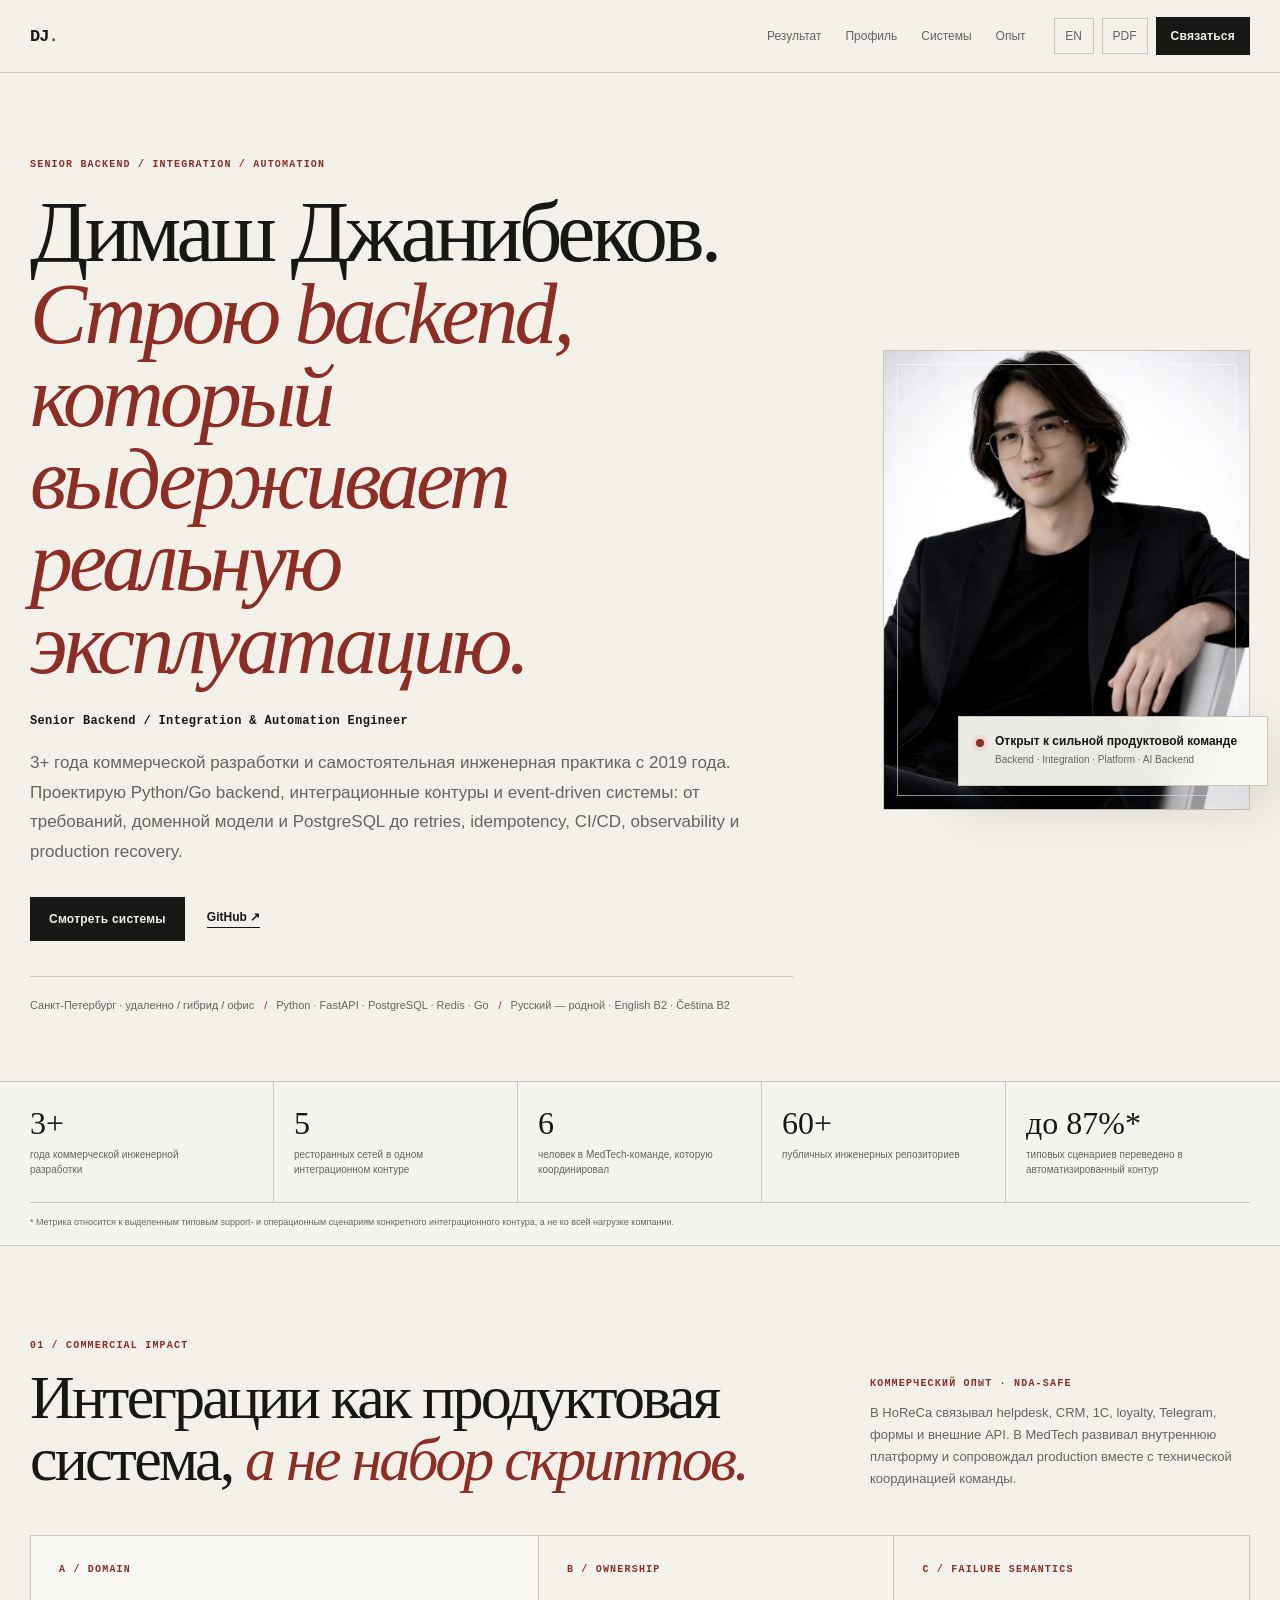
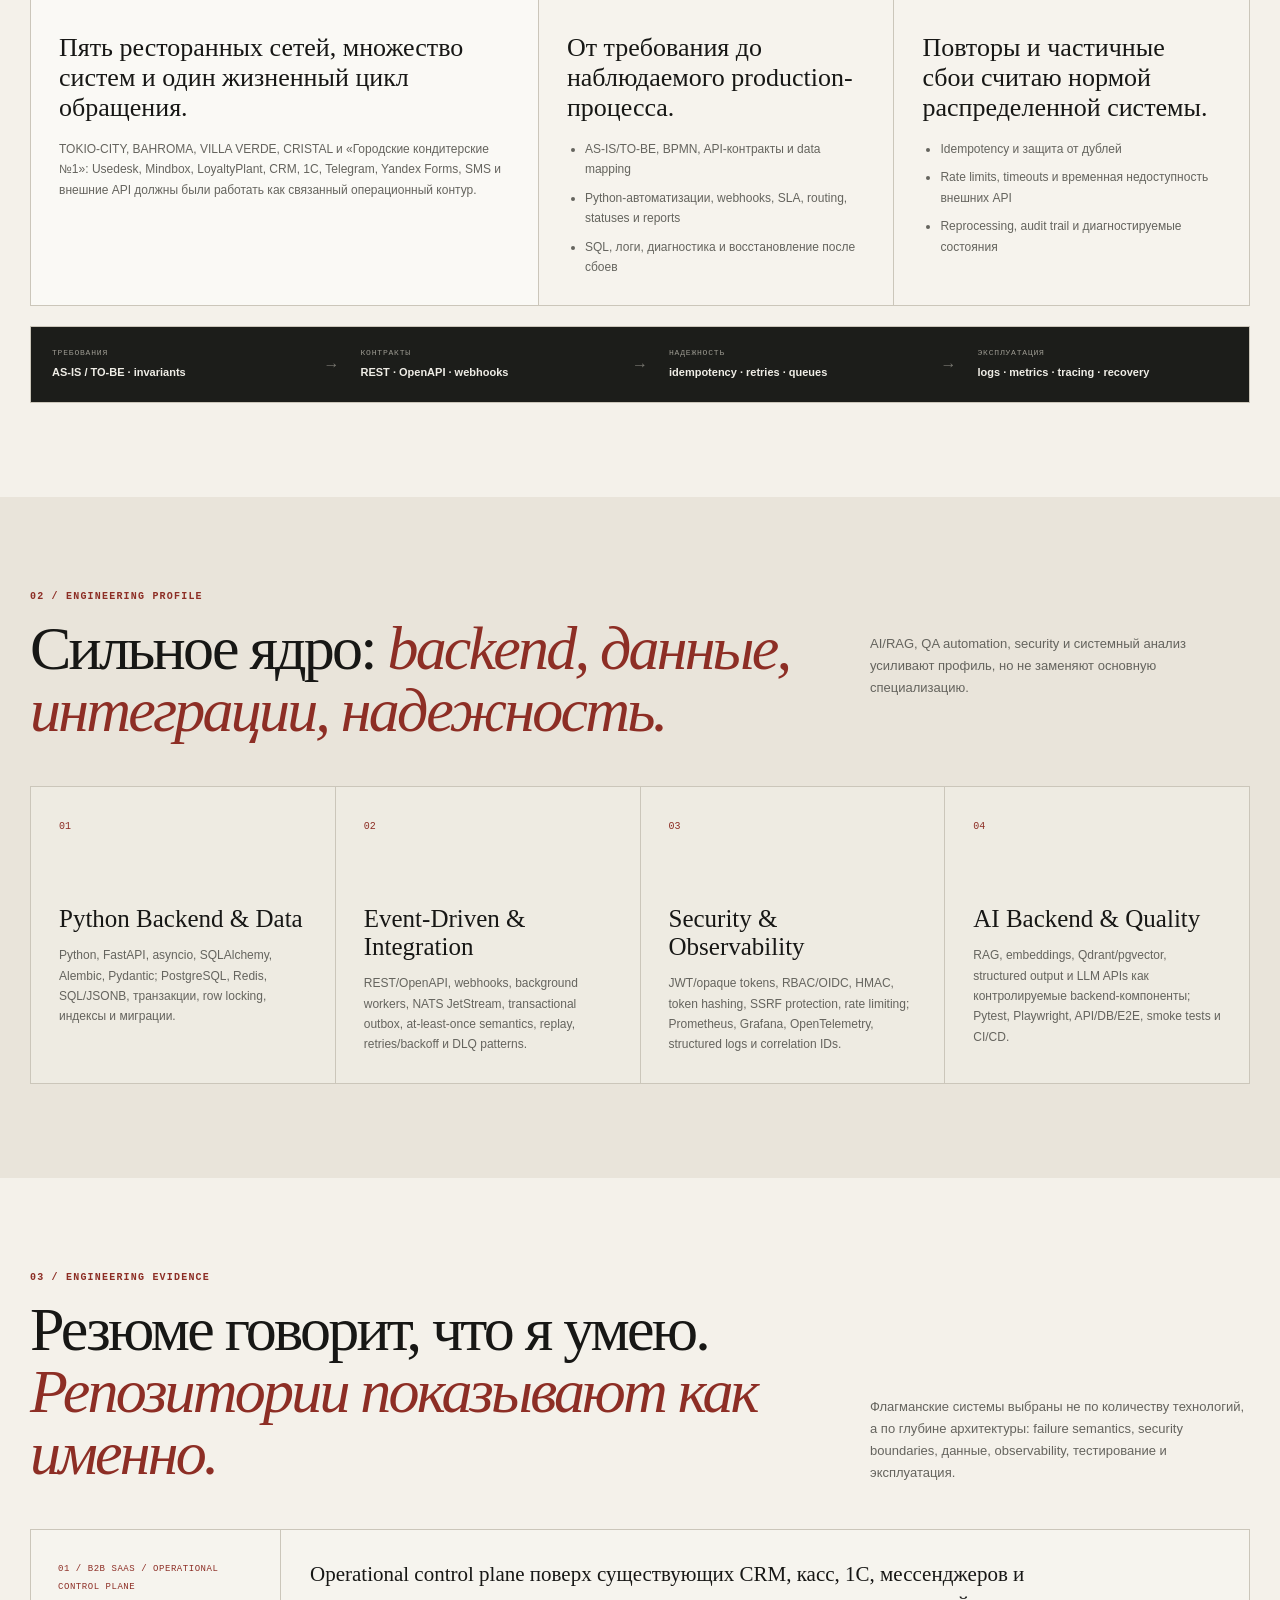
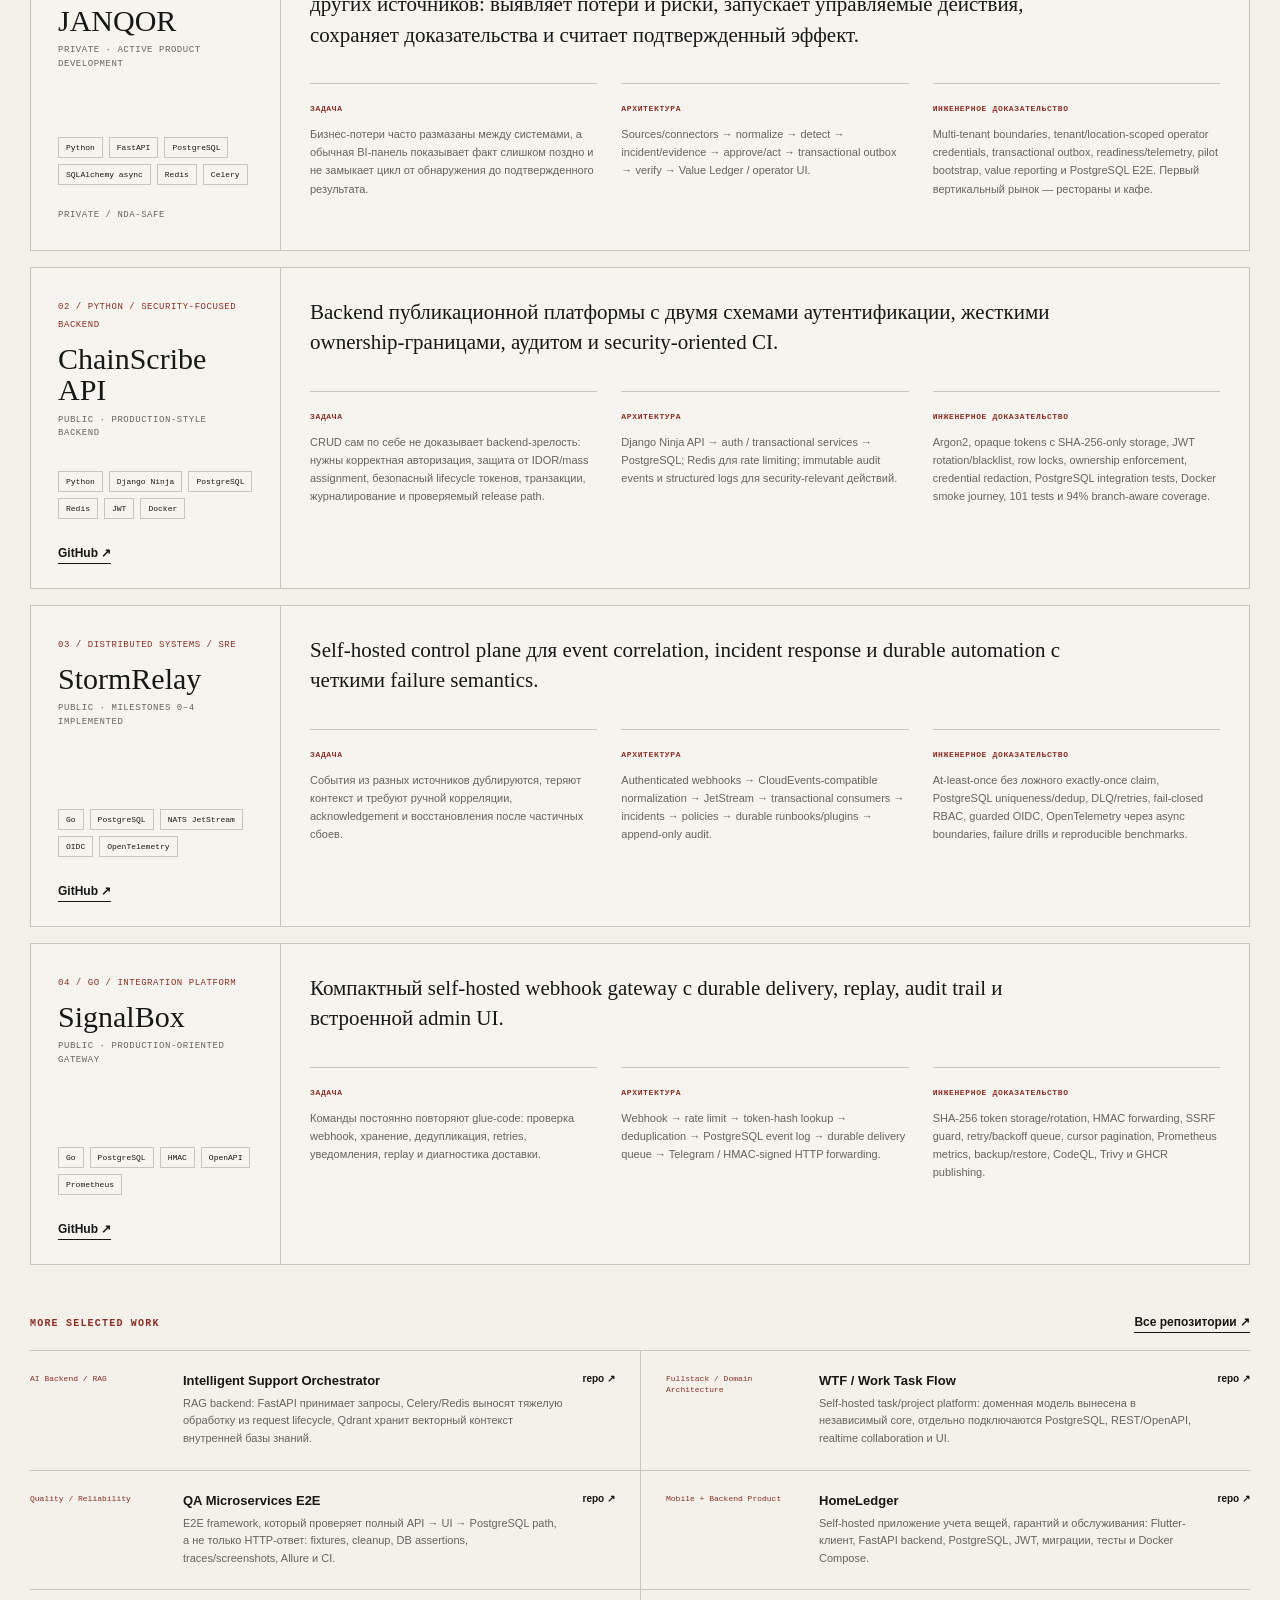
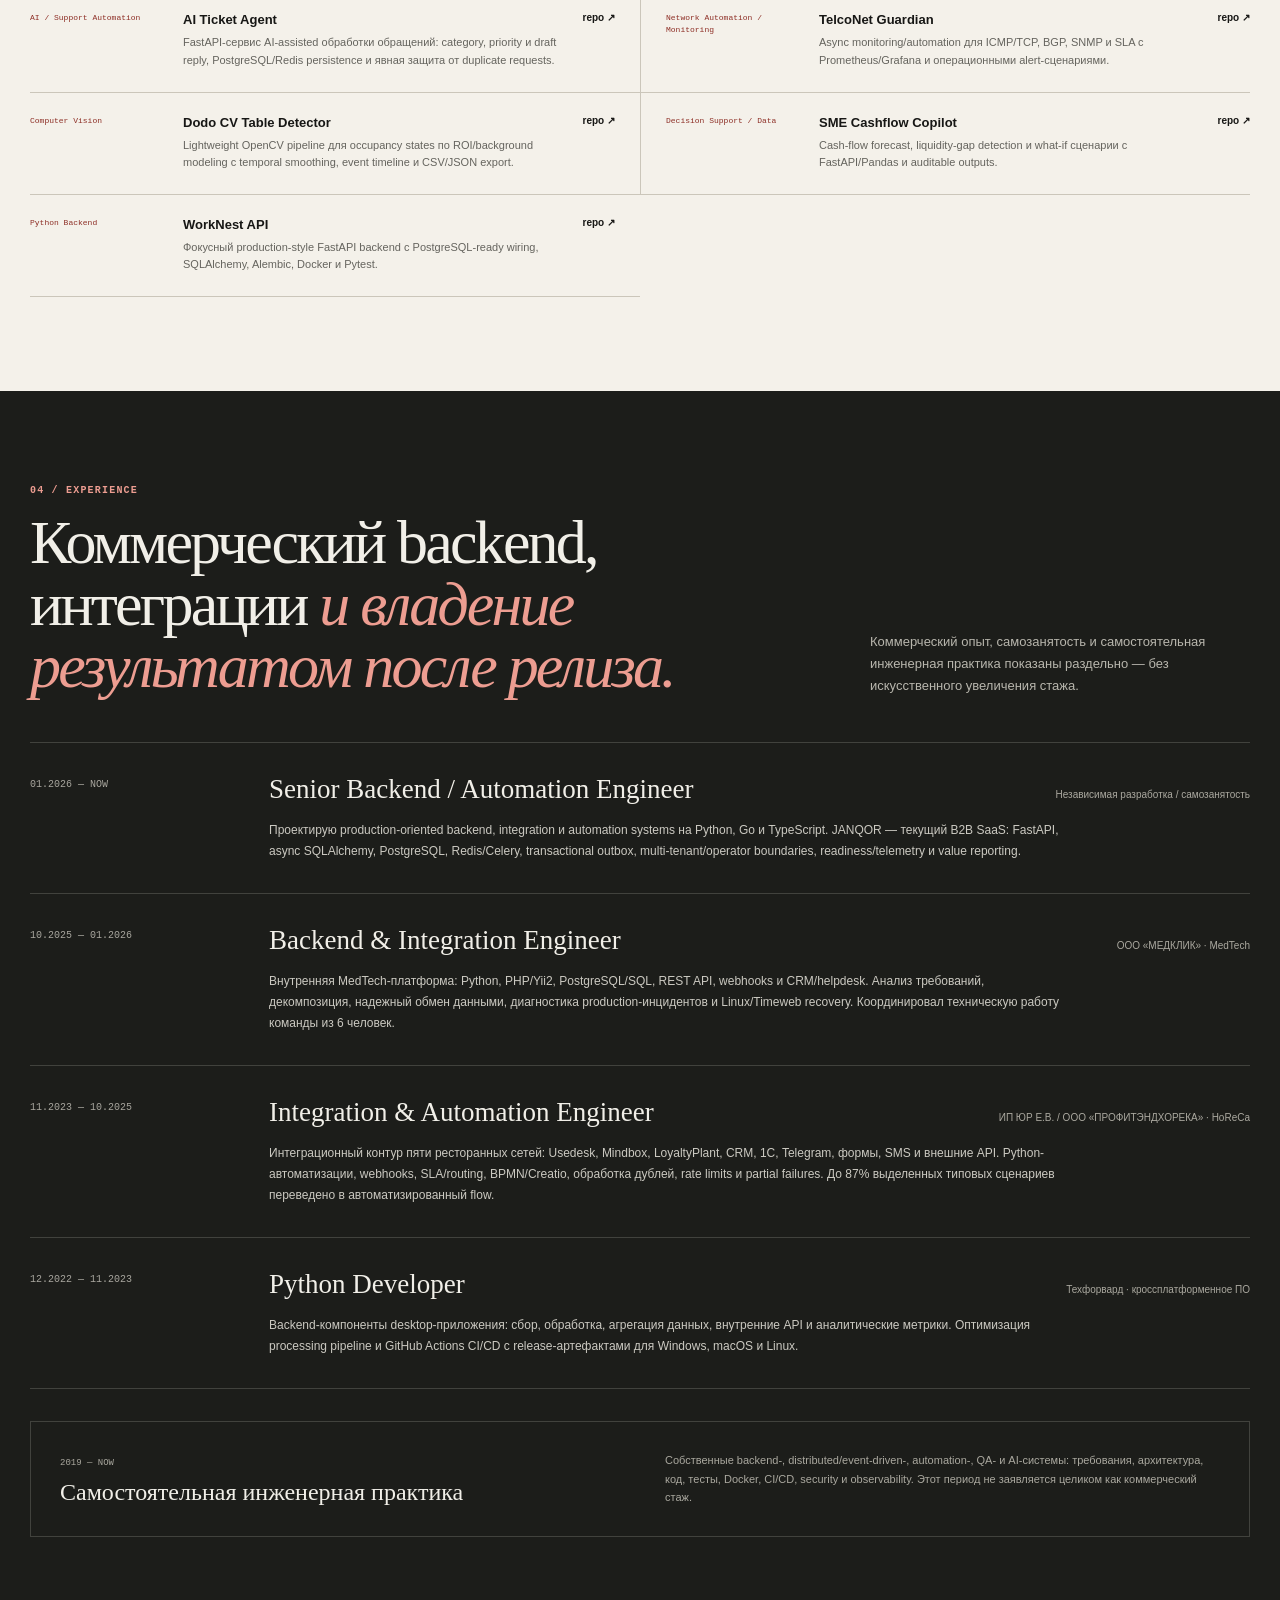
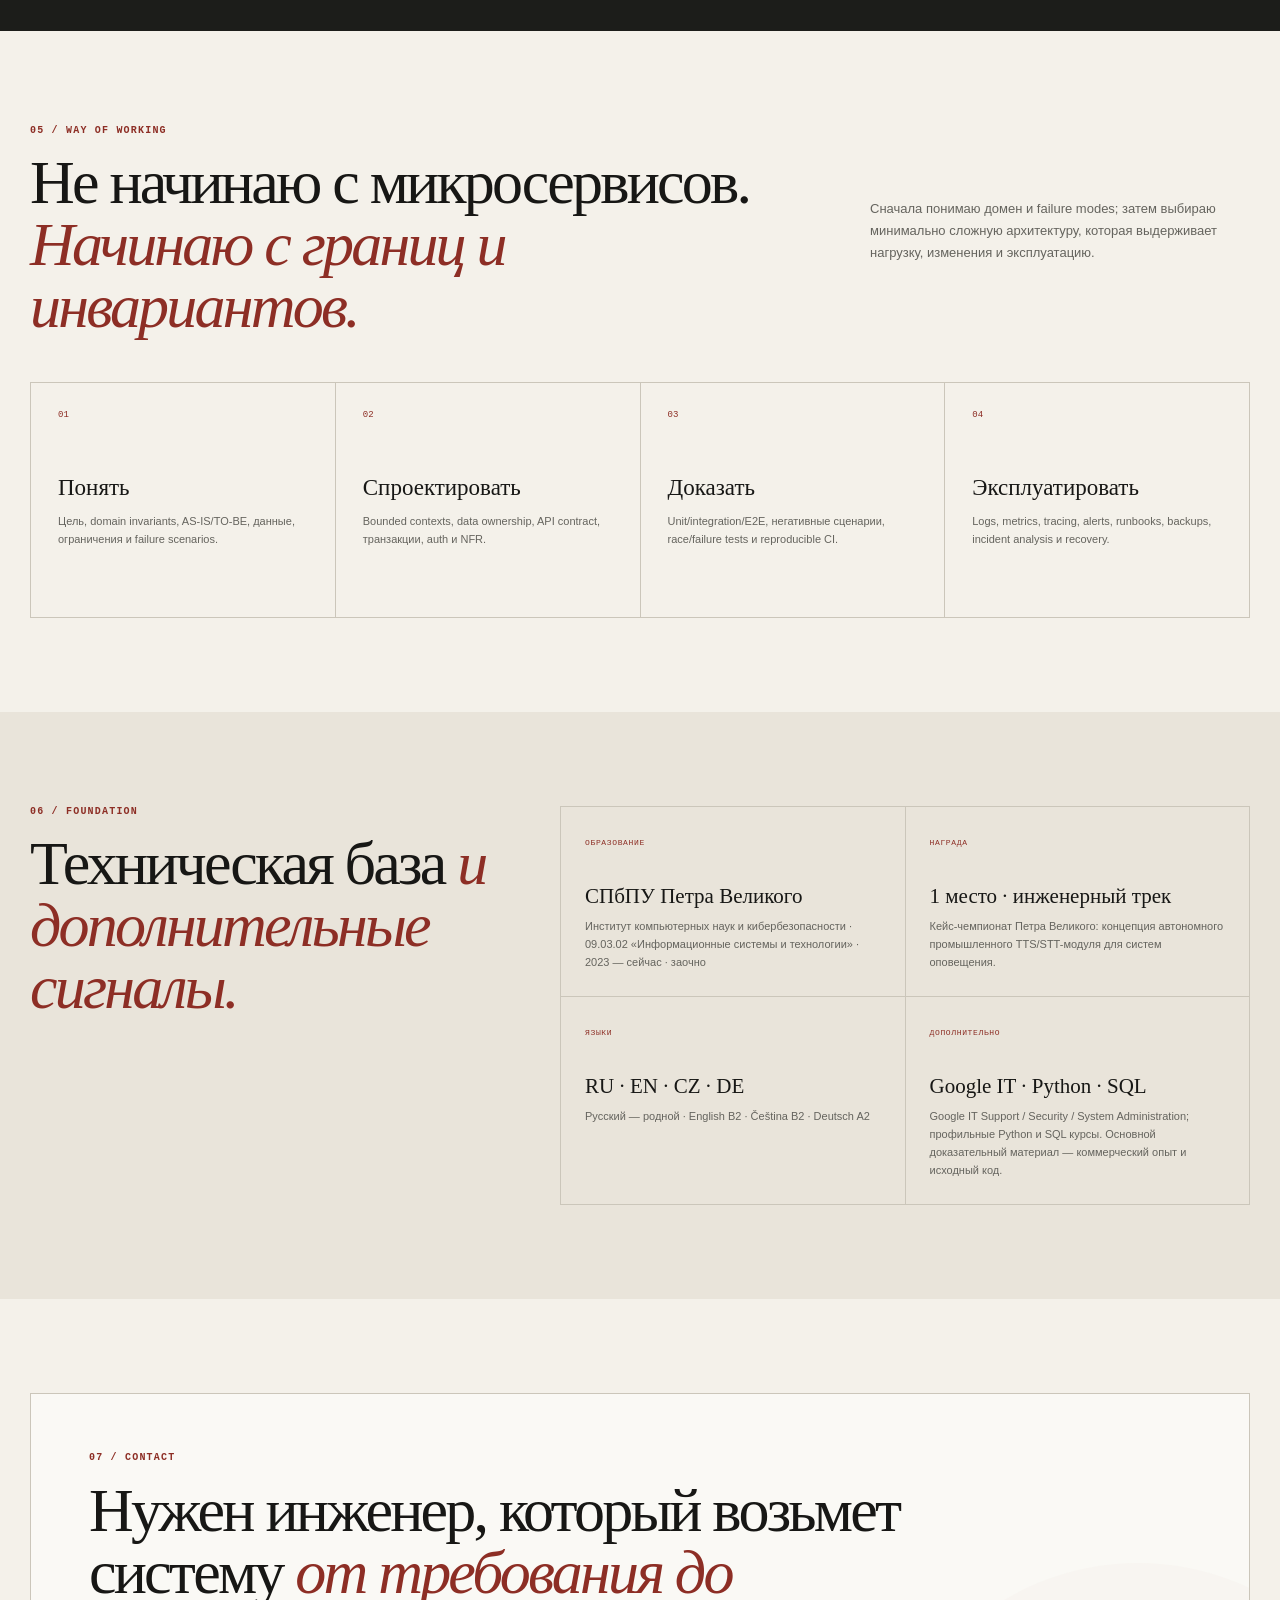
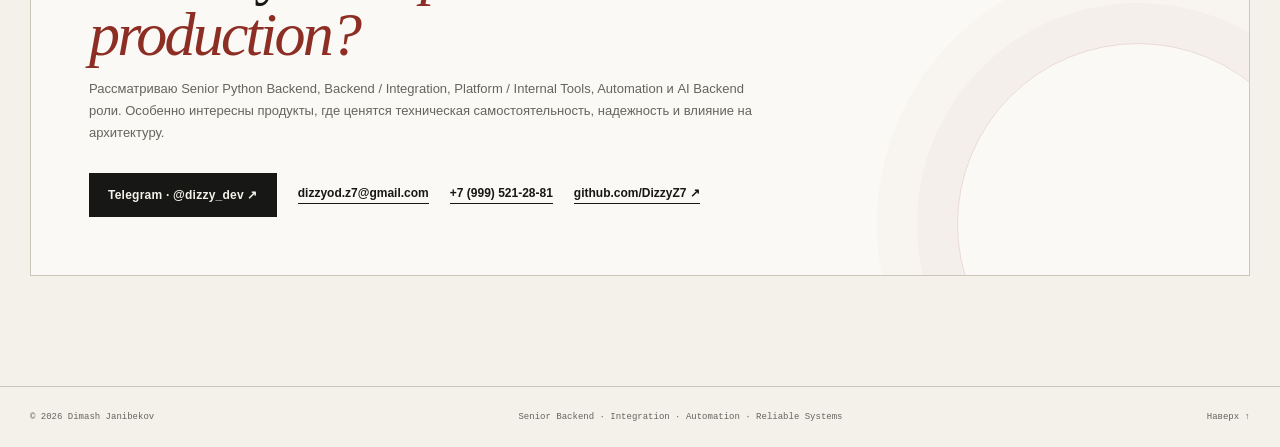
==== commit 3ca7e6b4: "Rebuild portfolio around senior backend, flagship systems and verified experience" ====
--- a/index.html
+++ b/index.html
@@ -6,21 +6,21 @@
   <meta name="theme-color" content="#f4f1ea">
   <meta name="robots" content="index,follow,max-image-preview:large">
   <meta name="author" content="Dimash Janibekov">
-  <title>Димаш Джанибеков — Backend / Integration &amp; Automation Engineer</title>
-  <meta name="description" content="Backend, интеграции и автоматизация: Python, Go, PostgreSQL, REST/OpenAPI, webhooks, надежность и AI/RAG. 3+ года коммерческой разработки.">
+  <title>Димаш Джанибеков — Senior Backend / Integration &amp; Automation Engineer</title>
+  <meta name="description" content="Senior Backend / Integration & Automation Engineer: Python, FastAPI, PostgreSQL, Redis, REST/OpenAPI, event-driven системы, надежность, security и AI/RAG. 3+ года коммерческой разработки.">
   <link rel="canonical" href="https://dizzyz7.github.io/dimashjanibekov.github.io/">
   <link rel="preload" as="image" href="assets/dimash-janibekov.webp" type="image/webp" fetchpriority="high">
   <link rel="icon" href="favicon.svg" type="image/svg+xml">
   <meta property="og:type" content="profile">
   <meta property="og:locale" content="ru_RU">
   <meta property="og:locale:alternate" content="en_US">
-  <meta property="og:title" content="Димаш Джанибеков — Backend / Integration &amp; Automation Engineer">
-  <meta property="og:description" content="Проектирую backend-сервисы и интеграционные контуры: от требований и API-контрактов до эксплуатации и восстановления после сбоев.">
+  <meta property="og:title" content="Димаш Джанибеков — Senior Backend / Integration &amp; Automation Engineer">
+  <meta property="og:description" content="Backend-системы, интеграции и автоматизация: от требований и доменной модели до CI/CD, observability и восстановления после сбоев.">
   <meta property="og:url" content="https://dizzyz7.github.io/dimashjanibekov.github.io/">
   <meta property="og:image" content="https://dizzyz7.github.io/dimashjanibekov.github.io/IMG_5457.png">
   <meta property="og:image:alt" content="Димаш Джанибеков">
   <meta name="twitter:card" content="summary_large_image">
-  <link rel="stylesheet" href="styles.css?v=20260804">
+  <link rel="stylesheet" href="styles.css?v=20260911">
   <script type="application/ld+json">
     {
       "@context": "https://schema.org",
@@ -29,21 +29,25 @@
       "alternateName": "Dimash Janibekov",
       "url": "https://dizzyz7.github.io/dimashjanibekov.github.io/",
       "image": "https://dizzyz7.github.io/dimashjanibekov.github.io/IMG_5457.png",
-      "jobTitle": "Backend / Integration & Automation Engineer",
+      "jobTitle": "Senior Backend / Integration & Automation Engineer",
       "email": "mailto:dizzyod.z7@gmail.com",
-      "address": {"@type": "PostalAddress", "addressLocality": "Saint Petersburg"},
+      "telephone": "+7 (999) 521-28-81",
+      "address": {"@type": "PostalAddress", "addressLocality": "Saint Petersburg", "addressCountry": "RU"},
       "sameAs": [
         "https://github.com/DizzyZ7",
         "https://t.me/dizzy_dev"
       ],
       "knowsAbout": [
         "Python backend engineering",
-        "REST API and webhooks",
+        "FastAPI",
+        "PostgreSQL",
+        "REST and OpenAPI",
+        "Event-driven systems",
         "System integration",
         "Process automation",
-        "PostgreSQL and SQL",
-        "System analysis",
         "Reliability engineering",
+        "Observability",
+        "Application security",
         "RAG and LLM integration"
       ]
     }
@@ -57,13 +61,13 @@
       <a class="brand" href="#top" aria-label="Dimash Janibekov — top">DJ<span>.</span></a>
       <div class="nav__links">
         <a href="#impact" data-ru="Результат" data-en="Impact">Результат</a>
+        <a href="#profile" data-ru="Профиль" data-en="Profile">Профиль</a>
         <a href="#systems" data-ru="Системы" data-en="Systems">Системы</a>
         <a href="#experience" data-ru="Опыт" data-en="Experience">Опыт</a>
-        <a href="#profile" data-ru="Профиль" data-en="Profile">Профиль</a>
       </div>
       <div class="nav__actions">
         <button class="control" id="lang" type="button" aria-label="Switch language">EN</button>
-        <button class="control control--print" id="print" type="button" data-ru="PDF" data-en="PDF">PDF</button>
+        <button class="control control--print" id="print" type="button">PDF</button>
         <a class="button button--small" href="https://t.me/dizzy_dev" target="_blank" rel="noopener noreferrer" data-ru="Связаться" data-en="Contact">Связаться</a>
       </div>
     </div>
@@ -73,18 +77,18 @@
     <header class="hero" id="top">
       <div class="wrap hero__grid">
         <div class="hero__copy">
-          <p class="eyebrow">BACKEND / INTEGRATION / AUTOMATION</p>
-          <h1 data-ru="Димаш Джанибеков.<br><i>Инженер систем, которые не разваливаются на интеграциях.</i>" data-en="Dimash Janibekov.<br><i>I engineer systems that do not fall apart at integration boundaries.</i>">Димаш Джанибеков.<br><i>Инженер систем, которые не разваливаются на интеграциях.</i></h1>
-          <p class="hero__role">Backend / Integration &amp; Automation Engineer</p>
-          <p class="hero__lead" data-ru="3+ года коммерческой разработки. Перевожу требования и нестабильные внешние API в предсказуемые backend-сервисы, интеграционные контуры и автоматизированные процессы — с наблюдаемостью, защитой от дублей и понятным восстановлением после сбоев." data-en="3+ years of commercial engineering. I turn requirements and unstable external APIs into predictable backend services, integration layers and automated workflows — with observability, deduplication and explicit recovery paths.">3+ года коммерческой разработки. Перевожу требования и нестабильные внешние API в предсказуемые backend-сервисы, интеграционные контуры и автоматизированные процессы — с наблюдаемостью, защитой от дублей и понятным восстановлением после сбоев.</p>
+          <p class="eyebrow">SENIOR BACKEND / INTEGRATION / AUTOMATION</p>
+          <h1 data-ru="Димаш Джанибеков.<br><i>Строю backend, который выдерживает реальную эксплуатацию.</i>" data-en="Dimash Janibekov.<br><i>I build backend systems that survive real operations.</i>">Димаш Джанибеков.<br><i>Строю backend, который выдерживает реальную эксплуатацию.</i></h1>
+          <p class="hero__role">Senior Backend / Integration &amp; Automation Engineer</p>
+          <p class="hero__lead" data-ru="3+ года коммерческой разработки и самостоятельная инженерная практика с 2019 года. Проектирую Python/Go backend, интеграционные контуры и event-driven системы: от требований, доменной модели и PostgreSQL до retries, idempotency, CI/CD, observability и production recovery." data-en="3+ years of commercial engineering plus independent practice since 2019. I design Python/Go backends, integration layers and event-driven systems: from requirements, domain models and PostgreSQL to retries, idempotency, CI/CD, observability and production recovery.">3+ года коммерческой разработки и самостоятельная инженерная практика с 2019 года. Проектирую Python/Go backend, интеграционные контуры и event-driven системы: от требований, доменной модели и PostgreSQL до retries, idempotency, CI/CD, observability и production recovery.</p>
           <div class="hero__actions">
-            <a class="button" href="#impact" data-ru="Коммерческий кейс" data-en="Commercial case">Коммерческий кейс</a>
+            <a class="button" href="#systems" data-ru="Смотреть системы" data-en="View systems">Смотреть системы</a>
             <a class="text-link" href="https://github.com/DizzyZ7" target="_blank" rel="noopener noreferrer">GitHub ↗</a>
           </div>
           <ul class="hero__meta" aria-label="Profile details">
-            <li data-ru="Санкт-Петербург · удаленно" data-en="Saint Petersburg · remote">Санкт-Петербург · удаленно</li>
-            <li>Python · Go · PostgreSQL · REST/OpenAPI</li>
-            <li data-ru="Русский C2 · English B2 · Čeština B2" data-en="Russian C2 · English B2 · Czech B2">Русский C2 · English B2 · Čeština B2</li>
+            <li data-ru="Санкт-Петербург · удаленно / гибрид / офис" data-en="Saint Petersburg · remote / hybrid / on-site">Санкт-Петербург · удаленно / гибрид / офис</li>
+            <li>Python · FastAPI · PostgreSQL · Redis · Go</li>
+            <li data-ru="Русский — родной · English B2 · Čeština B2" data-en="Russian — native · English B2 · Czech B2">Русский — родной · English B2 · Čeština B2</li>
           </ul>
         </div>
 
@@ -95,8 +99,8 @@
           <div class="portrait__note">
             <span class="status-dot" aria-hidden="true"></span>
             <div>
-              <b data-ru="Открыт к инженерным задачам" data-en="Open to engineering roles">Открыт к инженерным задачам</b>
-              <small data-ru="Backend · Integration · Automation · AI systems" data-en="Backend · Integration · Automation · AI systems">Backend · Integration · Automation · AI systems</small>
+              <b data-ru="Открыт к сильной продуктовой команде" data-en="Open to a strong product team">Открыт к сильной продуктовой команде</b>
+              <small data-ru="Backend · Integration · Platform · AI Backend" data-en="Backend · Integration · Platform · AI Backend">Backend · Integration · Platform · AI Backend</small>
             </div>
           </div>
         </aside>
@@ -105,15 +109,15 @@
 
     <section class="proof" aria-labelledby="proof-title">
       <div class="wrap">
-        <h2 class="sr-only" id="proof-title" data-ru="Подтвержденный масштаб" data-en="Verified scale">Подтвержденный масштаб</h2>
+        <h2 class="sr-only" id="proof-title" data-ru="Проверяемые сигналы" data-en="Reviewable signals">Проверяемые сигналы</h2>
         <div class="proof__grid">
-          <div><strong>3+</strong><span data-ru="года коммерческой разработки" data-en="years of commercial engineering">года коммерческой разработки</span></div>
-          <div><strong>5</strong><span data-ru="ресторанных сетей в интеграционном контуре" data-en="restaurant chains in one integration layer">ресторанных сетей в интеграционном контуре</span></div>
-          <div><strong>≈24 000</strong><span data-ru="обращений в месяц проходило через контур" data-en="tickets per month passed through the layer">обращений в месяц проходило через контур</span></div>
-          <div><strong>60+</strong><span data-ru="типовых сценариев автоматизации" data-en="recurring automation workflows">типовых сценариев автоматизации</span></div>
-          <div><strong data-ru="до 87%*" data-en="up to 87%*">до 87%*</strong><span data-ru="успешных автообработок в выделенных категориях" data-en="successful automation in selected categories">успешных автообработок в выделенных категориях</span></div>
-        </div>
-        <p class="proof__note" data-ru="* Не доля от всех 24 000 обращений. Метрика относится только к выделенным типовым категориям. Успех: тикет прошел автоматический workflow и не был переоткрыт или повторно инициирован пользователем в течение 72 часов после закрытия; расчет по данным helpdesk, контроль через Grafana." data-en="* Not a share of all 24,000 tickets. The metric applies only to selected recurring categories. Success means the ticket completed the automated workflow and was not reopened or reinitiated by the user within 72 hours after closure; calculated from helpdesk data and monitored in Grafana.">* Не доля от всех 24 000 обращений. Метрика относится только к выделенным типовым категориям. Успех: тикет прошел автоматический workflow и не был переоткрыт или повторно инициирован пользователем в течение 72 часов после закрытия; расчет по данным helpdesk, контроль через Grafana.</p>
+          <div><strong>3+</strong><span data-ru="года коммерческой инженерной разработки" data-en="years of commercial engineering">года коммерческой инженерной разработки</span></div>
+          <div><strong>5</strong><span data-ru="ресторанных сетей в одном интеграционном контуре" data-en="restaurant chains in one integration layer">ресторанных сетей в одном интеграционном контуре</span></div>
+          <div><strong>6</strong><span data-ru="человек в MedTech-команде, которую координировал" data-en="people in a MedTech team I coordinated">человек в MedTech-команде, которую координировал</span></div>
+          <div><strong>60+</strong><span data-ru="публичных инженерных репозиториев" data-en="public engineering repositories">публичных инженерных репозиториев</span></div>
+          <div><strong data-ru="до 87%*" data-en="up to 87%*">до 87%*</strong><span data-ru="типовых сценариев переведено в автоматизированный контур" data-en="selected recurring workflows moved into automation">типовых сценариев переведено в автоматизированный контур</span></div>
+        </div>
+        <p class="proof__note" data-ru="* Метрика относится к выделенным типовым support- и операционным сценариям конкретного интеграционного контура, а не ко всей нагрузке компании." data-en="* The metric applies to selected recurring support and operational workflows in a specific integration layer, not to the company's entire workload.">* Метрика относится к выделенным типовым support- и операционным сценариям конкретного интеграционного контура, а не ко всей нагрузке компании.</p>
       </div>
     </section>
 
@@ -122,48 +126,48 @@
         <div class="section-head">
           <div>
             <p class="kicker">01 / COMMERCIAL IMPACT</p>
-            <h2 data-ru="Интеграционный контур поддержки <i>для пяти ресторанных сетей.</i>" data-en="A support integration layer <i>for five restaurant chains.</i>">Интеграционный контур поддержки <i>для пяти ресторанных сетей.</i></h2>
+            <h2 data-ru="Интеграции как продуктовая система, <i>а не набор скриптов.</i>" data-en="Integrations as a product system, <i>not a pile of scripts.</i>">Интеграции как продуктовая система, <i>а не набор скриптов.</i></h2>
           </div>
           <div class="section-head__aside">
             <span class="evidence-label" data-ru="КОММЕРЧЕСКИЙ ОПЫТ · NDA-SAFE" data-en="COMMERCIAL EXPERIENCE · NDA-SAFE">КОММЕРЧЕСКИЙ ОПЫТ · NDA-SAFE</span>
-            <p data-ru="Не демонстрационный проект: рабочий контур с helpdesk, CRM, 1С, программами лояльности, формами, Telegram и внутренними сервисами." data-en="Not a demo: an operational layer spanning helpdesk, CRM, 1C, loyalty platforms, forms, Telegram and internal services.">Не демонстрационный проект: рабочий контур с helpdesk, CRM, 1С, программами лояльности, формами, Telegram и внутренними сервисами.</p>
+            <p data-ru="В HoReCa связывал helpdesk, CRM, 1С, loyalty, Telegram, формы и внешние API. В MedTech развивал внутреннюю платформу и сопровождал production вместе с технической координацией команды." data-en="In HoReCa I connected helpdesk, CRM, 1C, loyalty, Telegram, forms and external APIs. In MedTech I evolved an internal platform and supported production while coordinating technical delivery.">В HoReCa связывал helpdesk, CRM, 1С, loyalty, Telegram, формы и внешние API. В MedTech развивал внутреннюю платформу и сопровождал production вместе с технической координацией команды.</p>
           </div>
         </div>
 
         <div class="case-grid">
           <article class="case-panel case-panel--lead">
-            <p class="case-panel__number">A / CONTEXT</p>
-            <h3 data-ru="Разрозненные каналы должны были работать как единая система." data-en="Disconnected channels had to behave like one system.">Разрозненные каналы должны были работать как единая система.</h3>
-            <p data-ru="Обращения поступали из helpdesk, Яндекс Форм, мобильного приложения и внутренних каналов. Дальше требовались классификация, очереди, ответственные, SLA, уведомления и передача данных между Usedesk, Mindbox, LoyaltyPlant, CRM, 1С и другими сервисами." data-en="Tickets arrived from helpdesk, Yandex Forms, the mobile app and internal channels. They then required classification, queues, ownership, SLAs, notifications and data transfer across Usedesk, Mindbox, LoyaltyPlant, CRM, 1C and other services.">Обращения поступали из helpdesk, Яндекс Форм, мобильного приложения и внутренних каналов. Дальше требовались классификация, очереди, ответственные, SLA, уведомления и передача данных между Usedesk, Mindbox, LoyaltyPlant, CRM, 1С и другими сервисами.</p>
+            <p class="case-panel__number">A / DOMAIN</p>
+            <h3 data-ru="Пять ресторанных сетей, множество систем и один жизненный цикл обращения." data-en="Five restaurant chains, many systems and one ticket lifecycle.">Пять ресторанных сетей, множество систем и один жизненный цикл обращения.</h3>
+            <p data-ru="TOKIO-CITY, BAHROMA, VILLA VERDE, CRISTAL и «Городские кондитерские №1»: Usedesk, Mindbox, LoyaltyPlant, CRM, 1С, Telegram, Yandex Forms, SMS и внешние API должны были работать как связанный операционный контур." data-en="TOKIO-CITY, BAHROMA, VILLA VERDE, CRISTAL and Gorodskie Konditerskie No. 1: Usedesk, Mindbox, LoyaltyPlant, CRM, 1C, Telegram, Yandex Forms, SMS and external APIs had to behave as one operational layer.">TOKIO-CITY, BAHROMA, VILLA VERDE, CRISTAL и «Городские кондитерские №1»: Usedesk, Mindbox, LoyaltyPlant, CRM, 1С, Telegram, Yandex Forms, SMS и внешние API должны были работать как связанный операционный контур.</p>
           </article>
           <article class="case-panel">
             <p class="case-panel__number">B / OWNERSHIP</p>
-            <h3 data-ru="От требований до эксплуатации." data-en="From requirements to operations.">От требований до эксплуатации.</h3>
+            <h3 data-ru="От требования до наблюдаемого production-процесса." data-en="From requirement to an observable production workflow.">От требования до наблюдаемого production-процесса.</h3>
             <ul>
-              <li data-ru="Разбор процессов и формализация интеграционных сценариев" data-en="Process analysis and formalized integration scenarios">Разбор процессов и формализация интеграционных сценариев</li>
-              <li data-ru="API/webhook-взаимодействия, маршрутизация, статусы и SLA" data-en="API/webhook interactions, routing, statuses and SLAs">API/webhook-взаимодействия, маршрутизация, статусы и SLA</li>
-              <li data-ru="SQL, логи и Grafana для диагностики и контроля" data-en="SQL, logs and Grafana for diagnosis and control">SQL, логи и Grafana для диагностики и контроля</li>
+              <li data-ru="AS-IS/TO-BE, BPMN, API-контракты и data mapping" data-en="AS-IS/TO-BE, BPMN, API contracts and data mapping">AS-IS/TO-BE, BPMN, API-контракты и data mapping</li>
+              <li data-ru="Python-автоматизации, webhooks, SLA, routing, statuses и reports" data-en="Python automation, webhooks, SLAs, routing, statuses and reports">Python-автоматизации, webhooks, SLA, routing, statuses и reports</li>
+              <li data-ru="SQL, логи, диагностика и восстановление после сбоев" data-en="SQL, logs, diagnosis and failure recovery">SQL, логи, диагностика и восстановление после сбоев</li>
             </ul>
           </article>
           <article class="case-panel">
-            <p class="case-panel__number">C / RELIABILITY</p>
-            <h3 data-ru="Ошибки интеграций считались штатным сценарием." data-en="Integration failures were treated as a normal scenario.">Ошибки интеграций считались штатным сценарием.</h3>
+            <p class="case-panel__number">C / FAILURE SEMANTICS</p>
+            <h3 data-ru="Повторы и частичные сбои считаю нормой распределенной системы." data-en="Retries and partial failures are normal in distributed systems.">Повторы и частичные сбои считаю нормой распределенной системы.</h3>
             <ul>
-              <li data-ru="Дедупликация и защита от повторных событий" data-en="Deduplication and repeated-event protection">Дедупликация и защита от повторных событий</li>
-              <li data-ru="Partial failures, rate limits и неконсистентные данные" data-en="Partial failures, rate limits and inconsistent data">Partial failures, rate limits и неконсистентные данные</li>
-              <li data-ru="Повторная обработка и восстановление цепочек" data-en="Reprocessing and workflow recovery">Повторная обработка и восстановление цепочек</li>
+              <li data-ru="Idempotency и защита от дублей" data-en="Idempotency and duplicate protection">Idempotency и защита от дублей</li>
+              <li data-ru="Rate limits, timeouts и временная недоступность внешних API" data-en="Rate limits, timeouts and temporary upstream outages">Rate limits, timeouts и временная недоступность внешних API</li>
+              <li data-ru="Reprocessing, audit trail и диагностируемые состояния" data-en="Reprocessing, audit trails and diagnosable state">Reprocessing, audit trail и диагностируемые состояния</li>
             </ul>
           </article>
         </div>
 
-        <div class="flow" role="img" aria-label="Integration flow">
-          <div><small data-ru="ВХОД" data-en="INPUT">ВХОД</small><b data-ru="Helpdesk · формы · приложение" data-en="Helpdesk · forms · app">Helpdesk · формы · приложение</b></div>
+        <div class="flow" role="img" aria-label="Integration engineering flow">
+          <div><small data-ru="ТРЕБОВАНИЯ" data-en="REQUIREMENTS">ТРЕБОВАНИЯ</small><b>AS-IS / TO-BE · invariants</b></div>
           <span aria-hidden="true">→</span>
-          <div><small data-ru="ОРКЕСТРАЦИЯ" data-en="ORCHESTRATION">ОРКЕСТРАЦИЯ</small><b data-ru="Правила · очереди · SLA · LLM" data-en="Rules · queues · SLAs · LLM">Правила · очереди · SLA · LLM</b></div>
+          <div><small data-ru="КОНТРАКТЫ" data-en="CONTRACTS">КОНТРАКТЫ</small><b>REST · OpenAPI · webhooks</b></div>
           <span aria-hidden="true">→</span>
-          <div><small data-ru="СИСТЕМЫ" data-en="SYSTEMS">СИСТЕМЫ</small><b>CRM · Mindbox · 1C · Telegram</b></div>
+          <div><small data-ru="НАДЕЖНОСТЬ" data-en="RELIABILITY">НАДЕЖНОСТЬ</small><b>idempotency · retries · queues</b></div>
           <span aria-hidden="true">→</span>
-          <div><small data-ru="КОНТРОЛЬ" data-en="CONTROL">КОНТРОЛЬ</small><b>Logs · SQL · Grafana</b></div>
+          <div><small data-ru="ЭКСПЛУАТАЦИЯ" data-en="OPERATIONS">ЭКСПЛУАТАЦИЯ</small><b>logs · metrics · tracing · recovery</b></div>
         </div>
       </div>
     </section>
@@ -173,31 +177,31 @@
         <div class="section-head section-head--compact">
           <div>
             <p class="kicker">02 / ENGINEERING PROFILE</p>
-            <h2 data-ru="Сильное ядро: <i>backend, интеграции, надежность.</i>" data-en="A focused core: <i>backend, integrations, reliability.</i>">Сильное ядро: <i>backend, интеграции, надежность.</i></h2>
-          </div>
-          <p data-ru="Системный анализ и AI/RAG дополняют профиль, но не маскируют основную специализацию." data-en="System analysis and AI/RAG extend the profile without obscuring the core specialization.">Системный анализ и AI/RAG дополняют профиль, но не маскируют основную специализацию.</p>
+            <h2 data-ru="Сильное ядро: <i>backend, данные, интеграции, надежность.</i>" data-en="A focused core: <i>backend, data, integrations, reliability.</i>">Сильное ядро: <i>backend, данные, интеграции, надежность.</i></h2>
+          </div>
+          <p data-ru="AI/RAG, QA automation, security и системный анализ усиливают профиль, но не заменяют основную специализацию." data-en="AI/RAG, QA automation, security and systems analysis strengthen the profile without replacing the core specialization.">AI/RAG, QA automation, security и системный анализ усиливают профиль, но не заменяют основную специализацию.</p>
         </div>
 
         <div class="capabilities">
           <article>
             <span>01</span>
-            <h3>Backend &amp; API</h3>
-            <p data-ru="Python/FastAPI, Go, PostgreSQL, Redis, фоновые задачи, data models и API-контракты. От бизнес-логики до deployment и сопровождения." data-en="Python/FastAPI, Go, PostgreSQL, Redis, background jobs, data models and API contracts. From business logic to deployment and operations.">Python/FastAPI, Go, PostgreSQL, Redis, фоновые задачи, data models и API-контракты. От бизнес-логики до deployment и сопровождения.</p>
+            <h3>Python Backend &amp; Data</h3>
+            <p data-ru="Python, FastAPI, asyncio, SQLAlchemy, Alembic, Pydantic; PostgreSQL, Redis, SQL/JSONB, транзакции, row locking, индексы и миграции." data-en="Python, FastAPI, asyncio, SQLAlchemy, Alembic and Pydantic; PostgreSQL, Redis, SQL/JSONB, transactions, row locking, indexes and migrations.">Python, FastAPI, asyncio, SQLAlchemy, Alembic, Pydantic; PostgreSQL, Redis, SQL/JSONB, транзакции, row locking, индексы и миграции.</p>
           </article>
           <article>
             <span>02</span>
-            <h3 data-ru="Интеграции и анализ" data-en="Integration &amp; analysis">Интеграции и анализ</h3>
-            <p data-ru="Требования, AS-IS/TO-BE, BPMN/UML, REST/OpenAPI, webhooks, сопоставление данных, сценарии взаимодействия и критерии приемки." data-en="Requirements, AS-IS/TO-BE, BPMN/UML, REST/OpenAPI, webhooks, data mapping, interaction flows and acceptance criteria.">Требования, AS-IS/TO-BE, BPMN/UML, REST/OpenAPI, webhooks, сопоставление данных, сценарии взаимодействия и критерии приемки.</p>
+            <h3>Event-Driven &amp; Integration</h3>
+            <p data-ru="REST/OpenAPI, webhooks, background workers, NATS JetStream, transactional outbox, at-least-once semantics, replay, retries/backoff и DLQ patterns." data-en="REST/OpenAPI, webhooks, background workers, NATS JetStream, transactional outbox, at-least-once semantics, replay, retries/backoff and DLQ patterns.">REST/OpenAPI, webhooks, background workers, NATS JetStream, transactional outbox, at-least-once semantics, replay, retries/backoff и DLQ patterns.</p>
           </article>
           <article>
             <span>03</span>
-            <h3 data-ru="Надежность и L3" data-en="Reliability &amp; L3">Надежность и L3</h3>
-            <p data-ru="Idempotency, retries/backoff, дедупликация, rate limits, observability, диагностика по логам и SQL, восстановление после частичных сбоев." data-en="Idempotency, retries/backoff, deduplication, rate limits, observability, log/SQL diagnostics and recovery from partial failures.">Idempotency, retries/backoff, дедупликация, rate limits, observability, диагностика по логам и SQL, восстановление после частичных сбоев.</p>
+            <h3>Security &amp; Observability</h3>
+            <p data-ru="JWT/opaque tokens, RBAC/OIDC, HMAC, token hashing, SSRF protection, rate limiting; Prometheus, Grafana, OpenTelemetry, structured logs и correlation IDs." data-en="JWT/opaque tokens, RBAC/OIDC, HMAC, token hashing, SSRF protection and rate limiting; Prometheus, Grafana, OpenTelemetry, structured logs and correlation IDs.">JWT/opaque tokens, RBAC/OIDC, HMAC, token hashing, SSRF protection, rate limiting; Prometheus, Grafana, OpenTelemetry, structured logs и correlation IDs.</p>
           </article>
           <article>
             <span>04</span>
-            <h3>AI / RAG Systems</h3>
-            <p data-ru="Интегрирую модели как контролируемый backend-компонент: structured output, schema validation, retrieval, очереди, источники, аудит и evaluation." data-en="I integrate models as controlled backend components: structured output, schema validation, retrieval, queues, sources, audit and evaluation.">Интегрирую модели как контролируемый backend-компонент: structured output, schema validation, retrieval, очереди, источники, аудит и evaluation.</p>
+            <h3>AI Backend &amp; Quality</h3>
+            <p data-ru="RAG, embeddings, Qdrant/pgvector, structured output и LLM APIs как контролируемые backend-компоненты; Pytest, Playwright, API/DB/E2E, smoke tests и CI/CD." data-en="RAG, embeddings, Qdrant/pgvector, structured output and LLM APIs as controlled backend components; Pytest, Playwright, API/DB/E2E, smoke tests and CI/CD.">RAG, embeddings, Qdrant/pgvector, structured output и LLM APIs как контролируемые backend-компоненты; Pytest, Playwright, API/DB/E2E, smoke tests и CI/CD.</p>
           </article>
         </div>
       </div>
@@ -207,10 +211,10 @@
       <div class="wrap">
         <div class="section-head">
           <div>
-            <p class="kicker">03 / PUBLIC ENGINEERING EVIDENCE</p>
-            <h2 data-ru="Не бейджи технологий. <i>Исходный код и инженерные решения.</i>" data-en="Not technology badges. <i>Source code and engineering decisions.</i>">Не бейджи технологий. <i>Исходный код и инженерные решения.</i></h2>
-          </div>
-          <p data-ru="Флагманские репозитории отобраны по глубине: надежность, security boundaries, failure semantics, observability и воспроизводимый запуск." data-en="Flagship repositories are selected for depth: reliability, security boundaries, failure semantics, observability and reproducible setup.">Флагманские репозитории отобраны по глубине: надежность, security boundaries, failure semantics, observability и воспроизводимый запуск.</p>
+            <p class="kicker">03 / ENGINEERING EVIDENCE</p>
+            <h2 data-ru="Резюме говорит, что я умею. <i>Репозитории показывают как именно.</i>" data-en="The CV says what I can do. <i>The repositories show how.</i>">Резюме говорит, что я умею. <i>Репозитории показывают как именно.</i></h2>
+          </div>
+          <p data-ru="Флагманские системы выбраны не по количеству технологий, а по глубине архитектуры: failure semantics, security boundaries, данные, observability, тестирование и эксплуатация." data-en="Flagship systems are selected for architectural depth rather than technology count: failure semantics, security boundaries, data, observability, testing and operations.">Флагманские системы выбраны не по количеству технологий, а по глубине архитектуры: failure semantics, security boundaries, данные, observability, тестирование и эксплуатация.</p>
         </div>
         <div class="featured" id="featured"></div>
         <div class="more-work">
@@ -220,7 +224,7 @@
           </div>
           <div class="selected" id="selected"></div>
         </div>
-        <noscript><p data-ru="Для карточек проектов нужен JavaScript. Все репозитории доступны в GitHub-профиле." data-en="JavaScript is required for project cards. All repositories are available on GitHub.">Для карточек проектов нужен JavaScript. Все репозитории доступны в GitHub-профиле.</p></noscript>
+        <noscript><p data-ru="Для карточек проектов нужен JavaScript. Все публичные репозитории доступны в GitHub-профиле." data-en="JavaScript is required for project cards. All public repositories are available in the GitHub profile.">Для карточек проектов нужен JavaScript. Все публичные репозитории доступны в GitHub-профиле.</p></noscript>
       </div>
     </section>
 
@@ -228,39 +232,46 @@
       <div class="wrap">
         <div class="section-head section-head--inverse">
           <div>
-            <p class="kicker">04 / COMMERCIAL EXPERIENCE</p>
-            <h2 data-ru="Траектория от Python backend <i>к владению интеграционным контуром.</i>" data-en="A path from Python backend <i>to integration-layer ownership.</i>">Траектория от Python backend <i>к владению интеграционным контуром.</i></h2>
-          </div>
-          <p data-ru="Коммерческий опыт и независимая инженерная практика показаны отдельно — без искусственного увеличения стажа." data-en="Commercial employment and independent engineering are shown separately — without inflating experience.">Коммерческий опыт и независимая инженерная практика показаны отдельно — без искусственного увеличения стажа.</p>
+            <p class="kicker">04 / EXPERIENCE</p>
+            <h2 data-ru="Коммерческий backend, интеграции <i>и владение результатом после релиза.</i>" data-en="Commercial backend, integrations <i>and ownership after release.</i>">Коммерческий backend, интеграции <i>и владение результатом после релиза.</i></h2>
+          </div>
+          <p data-ru="Коммерческий опыт, самозанятость и самостоятельная инженерная практика показаны раздельно — без искусственного увеличения стажа." data-en="Commercial employment, self-employment and independent engineering practice are shown separately — without inflating experience.">Коммерческий опыт, самозанятость и самостоятельная инженерная практика показаны раздельно — без искусственного увеличения стажа.</p>
         </div>
 
         <div class="timeline">
           <article>
+            <time>01.2026 — NOW</time>
+            <div>
+              <div class="timeline__title"><h3>Senior Backend / Automation Engineer</h3><span data-ru="Независимая разработка / самозанятость" data-en="Independent / self-employed">Независимая разработка / самозанятость</span></div>
+              <p data-ru="Проектирую production-oriented backend, integration и automation systems на Python, Go и TypeScript. JANQOR — текущий B2B SaaS: FastAPI, async SQLAlchemy, PostgreSQL, Redis/Celery, transactional outbox, multi-tenant/operator boundaries, readiness/telemetry и value reporting." data-en="I design production-oriented backend, integration and automation systems in Python, Go and TypeScript. JANQOR is the current B2B SaaS: FastAPI, async SQLAlchemy, PostgreSQL, Redis/Celery, transactional outbox, multi-tenant/operator boundaries, readiness/telemetry and value reporting.">Проектирую production-oriented backend, integration и automation systems на Python, Go и TypeScript. JANQOR — текущий B2B SaaS: FastAPI, async SQLAlchemy, PostgreSQL, Redis/Celery, transactional outbox, multi-tenant/operator boundaries, readiness/telemetry и value reporting.</p>
+            </div>
+          </article>
+          <article>
             <time>10.2025 — 01.2026</time>
             <div>
               <div class="timeline__title"><h3>Backend &amp; Integration Engineer</h3><span>ООО «МЕДКЛИК» · MedTech</span></div>
-              <p data-ru="Внутренняя платформа: Python, PHP/Yii2, PostgreSQL/SQL, REST API, webhooks, CRM/helpdesk. Анализ требований и существующей логики, выпуск изменений, production-сопровождение, диагностика по логам и SQL, восстановление сервисов в Linux." data-en="Internal platform: Python, PHP/Yii2, PostgreSQL/SQL, REST APIs, webhooks and CRM/helpdesk. Requirements and legacy-logic analysis, change delivery, production support, log/SQL diagnostics and Linux service recovery.">Внутренняя платформа: Python, PHP/Yii2, PostgreSQL/SQL, REST API, webhooks, CRM/helpdesk. Анализ требований и существующей логики, выпуск изменений, production-сопровождение, диагностика по логам и SQL, восстановление сервисов в Linux.</p>
+              <p data-ru="Внутренняя MedTech-платформа: Python, PHP/Yii2, PostgreSQL/SQL, REST API, webhooks и CRM/helpdesk. Анализ требований, декомпозиция, надежный обмен данными, диагностика production-инцидентов и Linux/Timeweb recovery. Координировал техническую работу команды из 6 человек." data-en="Internal MedTech platform: Python, PHP/Yii2, PostgreSQL/SQL, REST APIs, webhooks and CRM/helpdesk. Requirements, decomposition, reliable data exchange, production incident diagnosis and Linux/Timeweb recovery. Coordinated technical delivery for a team of 6.">Внутренняя MedTech-платформа: Python, PHP/Yii2, PostgreSQL/SQL, REST API, webhooks и CRM/helpdesk. Анализ требований, декомпозиция, надежный обмен данными, диагностика production-инцидентов и Linux/Timeweb recovery. Координировал техническую работу команды из 6 человек.</p>
             </div>
           </article>
           <article>
             <time>11.2023 — 10.2025</time>
             <div>
               <div class="timeline__title"><h3>Integration &amp; Automation Engineer</h3><span>ИП ЮР Е.В. / ООО «ПРОФИТЭНДХОРЕКА» · HoReCa</span></div>
-              <p data-ru="Проектирование и эксплуатация интеграционного IT-контура пяти ресторанных сетей: API/webhooks, маршрутизация, SLA, статусы, уведомления и регулярные data operations. 60+ автоматизированных сценариев, около 24 000 обращений в месяц через контур, до 87% успешной обработки в выделенных категориях." data-en="Designed and operated an integration layer for five restaurant chains: APIs/webhooks, routing, SLAs, statuses, notifications and recurring data operations. 60+ automated workflows, about 24,000 tickets per month through the layer and up to 87% successful handling in selected categories.">Проектирование и эксплуатация интеграционного IT-контура пяти ресторанных сетей: API/webhooks, маршрутизация, SLA, статусы, уведомления и регулярные data operations. 60+ автоматизированных сценариев, около 24 000 обращений в месяц через контур, до 87% успешной обработки в выделенных категориях.</p>
+              <p data-ru="Интеграционный контур пяти ресторанных сетей: Usedesk, Mindbox, LoyaltyPlant, CRM, 1С, Telegram, формы, SMS и внешние API. Python-автоматизации, webhooks, SLA/routing, BPMN/Creatio, обработка дублей, rate limits и partial failures. До 87% выделенных типовых сценариев переведено в автоматизированный flow." data-en="Integration layer for five restaurant chains: Usedesk, Mindbox, LoyaltyPlant, CRM, 1C, Telegram, forms, SMS and external APIs. Python automation, webhooks, SLA/routing, BPMN/Creatio, duplicate handling, rate limits and partial failures. Up to 87% of selected recurring scenarios moved into an automated flow.">Интеграционный контур пяти ресторанных сетей: Usedesk, Mindbox, LoyaltyPlant, CRM, 1С, Telegram, формы, SMS и внешние API. Python-автоматизации, webhooks, SLA/routing, BPMN/Creatio, обработка дублей, rate limits и partial failures. До 87% выделенных типовых сценариев переведено в автоматизированный flow.</p>
             </div>
           </article>
           <article>
             <time>12.2022 — 11.2023</time>
             <div>
               <div class="timeline__title"><h3>Python Developer</h3><span data-ru="Техфорвард · кроссплатформенное ПО" data-en="Techforward · cross-platform software">Техфорвард · кроссплатформенное ПО</span></div>
-              <p data-ru="Backend desktop-приложения: сбор, обработка и агрегация данных, API и аналитические метрики. GitHub Actions CI/CD и release-сборки под Windows, macOS и Linux." data-en="Desktop application backend: data collection, processing and aggregation, APIs and analytics. GitHub Actions CI/CD and release builds for Windows, macOS and Linux.">Backend desktop-приложения: сбор, обработка и агрегация данных, API и аналитические метрики. GitHub Actions CI/CD и release-сборки под Windows, macOS и Linux.</p>
+              <p data-ru="Backend-компоненты desktop-приложения: сбор, обработка, агрегация данных, внутренние API и аналитические метрики. Оптимизация processing pipeline и GitHub Actions CI/CD с release-артефактами для Windows, macOS и Linux." data-en="Desktop backend components: data collection, processing and aggregation, internal APIs and analytics. Processing-pipeline optimization plus GitHub Actions CI/CD with release artifacts for Windows, macOS and Linux.">Backend-компоненты desktop-приложения: сбор, обработка, агрегация данных, внутренние API и аналитические метрики. Оптимизация processing pipeline и GitHub Actions CI/CD с release-артефактами для Windows, macOS и Linux.</p>
             </div>
           </article>
         </div>
 
         <div class="independent">
-          <div><span>2019 — NOW</span><h3 data-ru="Независимая инженерная практика" data-en="Independent engineering practice">Независимая инженерная практика</h3></div>
-          <p data-ru="Собственные backend-, automation- и AI/ML-системы: требования, архитектура, код, тесты, Docker, CI/CD и observability. Этот период не заявляется целиком как коммерческий стаж." data-en="Independent backend, automation and AI/ML systems: requirements, architecture, code, tests, Docker, CI/CD and observability. This period is not presented in full as commercial employment.">Собственные backend-, automation- и AI/ML-системы: требования, архитектура, код, тесты, Docker, CI/CD и observability. Этот период не заявляется целиком как коммерческий стаж.</p>
+          <div><span>2019 — NOW</span><h3 data-ru="Самостоятельная инженерная практика" data-en="Independent engineering practice">Самостоятельная инженерная практика</h3></div>
+          <p data-ru="Собственные backend-, distributed/event-driven-, automation-, QA- и AI-системы: требования, архитектура, код, тесты, Docker, CI/CD, security и observability. Этот период не заявляется целиком как коммерческий стаж." data-en="Independent backend, distributed/event-driven, automation, QA and AI systems: requirements, architecture, code, tests, Docker, CI/CD, security and observability. This period is not presented in full as commercial employment.">Собственные backend-, distributed/event-driven-, automation-, QA- и AI-системы: требования, архитектура, код, тесты, Docker, CI/CD, security и observability. Этот период не заявляется целиком как коммерческий стаж.</p>
         </div>
       </div>
     </section>
@@ -270,15 +281,15 @@
         <div class="section-head section-head--compact">
           <div>
             <p class="kicker">05 / WAY OF WORKING</p>
-            <h2 data-ru="Держу контекст <i>дальше одного endpoint.</i>" data-en="I keep context <i>beyond a single endpoint.</i>">Держу контекст <i>дальше одного endpoint.</i></h2>
-          </div>
-          <p data-ru="Сильнее всего там, где нужно соединить бизнес-процесс, контракт между системами и реальное поведение production." data-en="Strongest where business process, system contracts and real production behavior have to meet.">Сильнее всего там, где нужно соединить бизнес-процесс, контракт между системами и реальное поведение production.</p>
+            <h2 data-ru="Не начинаю с микросервисов. <i>Начинаю с границ и инвариантов.</i>" data-en="I do not start with microservices. <i>I start with boundaries and invariants.</i>">Не начинаю с микросервисов. <i>Начинаю с границ и инвариантов.</i></h2>
+          </div>
+          <p data-ru="Сначала понимаю домен и failure modes; затем выбираю минимально сложную архитектуру, которая выдерживает нагрузку, изменения и эксплуатацию." data-en="I first understand the domain and failure modes, then choose the least complex architecture that can survive load, change and operations.">Сначала понимаю домен и failure modes; затем выбираю минимально сложную архитектуру, которая выдерживает нагрузку, изменения и эксплуатацию.</p>
         </div>
         <ol class="method">
-          <li><span>01</span><b data-ru="Разобрать" data-en="Understand">Разобрать</b><p data-ru="Цель, AS-IS/TO-BE, данные, ограничения, failure scenarios." data-en="Goal, AS-IS/TO-BE, data, constraints and failure scenarios.">Цель, AS-IS/TO-BE, данные, ограничения, failure scenarios.</p></li>
-          <li><span>02</span><b data-ru="Спроектировать" data-en="Design">Спроектировать</b><p data-ru="API-контракт, модель данных, sequence flow, NFR и acceptance criteria." data-en="API contract, data model, sequence flow, NFRs and acceptance criteria.">API-контракт, модель данных, sequence flow, NFR и acceptance criteria.</p></li>
-          <li><span>03</span><b data-ru="Реализовать" data-en="Build">Реализовать</b><p data-ru="Backend, интеграции, фоновые процессы, тесты и CI/CD." data-en="Backend, integrations, background processing, tests and CI/CD.">Backend, интеграции, фоновые процессы, тесты и CI/CD.</p></li>
-          <li><span>04</span><b data-ru="Эксплуатировать" data-en="Operate">Эксплуатировать</b><p data-ru="Логи, метрики, алерты, runbooks, incident analysis и recovery." data-en="Logs, metrics, alerts, runbooks, incident analysis and recovery.">Логи, метрики, алерты, runbooks, incident analysis и recovery.</p></li>
+          <li><span>01</span><b data-ru="Понять" data-en="Understand">Понять</b><p data-ru="Цель, domain invariants, AS-IS/TO-BE, данные, ограничения и failure scenarios." data-en="Goal, domain invariants, AS-IS/TO-BE, data, constraints and failure scenarios.">Цель, domain invariants, AS-IS/TO-BE, данные, ограничения и failure scenarios.</p></li>
+          <li><span>02</span><b data-ru="Спроектировать" data-en="Design">Спроектировать</b><p data-ru="Bounded contexts, data ownership, API contract, транзакции, auth и NFR." data-en="Bounded contexts, data ownership, API contracts, transactions, auth and NFRs.">Bounded contexts, data ownership, API contract, транзакции, auth и NFR.</p></li>
+          <li><span>03</span><b data-ru="Доказать" data-en="Prove">Доказать</b><p data-ru="Unit/integration/E2E, негативные сценарии, race/failure tests и reproducible CI." data-en="Unit/integration/E2E, negative scenarios, race/failure tests and reproducible CI.">Unit/integration/E2E, негативные сценарии, race/failure tests и reproducible CI.</p></li>
+          <li><span>04</span><b data-ru="Эксплуатировать" data-en="Operate">Эксплуатировать</b><p data-ru="Logs, metrics, tracing, alerts, runbooks, backups, incident analysis и recovery." data-en="Logs, metrics, tracing, alerts, runbooks, backups, incident analysis and recovery.">Logs, metrics, tracing, alerts, runbooks, backups, incident analysis и recovery.</p></li>
         </ol>
       </div>
     </section>
@@ -287,28 +298,28 @@
       <div class="wrap credentials">
         <div>
           <p class="kicker">06 / FOUNDATION</p>
-          <h2 data-ru="Техническая база <i>и проверяемые сигналы.</i>" data-en="Technical foundation <i>and reviewable signals.</i>">Техническая база <i>и проверяемые сигналы.</i></h2>
+          <h2 data-ru="Техническая база <i>и дополнительные сигналы.</i>" data-en="Technical foundation <i>and additional signals.</i>">Техническая база <i>и дополнительные сигналы.</i></h2>
         </div>
         <div class="credentials__grid">
           <article>
             <small data-ru="ОБРАЗОВАНИЕ" data-en="EDUCATION">ОБРАЗОВАНИЕ</small>
             <h3 data-ru="СПбПУ Петра Великого" data-en="Peter the Great St. Petersburg Polytechnic University">СПбПУ Петра Великого</h3>
-            <p data-ru="Информационные системы и технологии, 09.03.02 · 2023 — сейчас" data-en="Information Systems and Technologies, 09.03.02 · 2023 — present">Информационные системы и технологии, 09.03.02 · 2023 — сейчас</p>
-          </article>
-          <article>
-            <small data-ru="МЕЖДУНАРОДНЫЙ ОПЫТ" data-en="INTERNATIONAL STUDY">МЕЖДУНАРОДНЫЙ ОПЫТ</small>
-            <h3>ČVUT FIT · UJEP</h3>
-            <p data-ru="Информационная безопасность, академический перерыв · Applied Informatics" data-en="Information Security, academic break · Applied Informatics">Информационная безопасность, академический перерыв · Applied Informatics</p>
+            <p data-ru="Институт компьютерных наук и кибербезопасности · 09.03.02 «Информационные системы и технологии» · 2023 — сейчас · заочно" data-en="Institute of Computer Science and Cybersecurity · Information Systems and Technologies · 2023 — present · part-time">Институт компьютерных наук и кибербезопасности · 09.03.02 «Информационные системы и технологии» · 2023 — сейчас · заочно</p>
           </article>
           <article>
             <small data-ru="НАГРАДА" data-en="AWARD">НАГРАДА</small>
             <h3 data-ru="1 место · инженерный трек" data-en="1st place · engineering track">1 место · инженерный трек</h3>
-            <p data-ru="Кейс-чемпионат Петра Великого: концепция автономного промышленного TTS/STT-модуля." data-en="Peter the Great Case Championship: autonomous industrial TTS/STT module concept.">Кейс-чемпионат Петра Великого: концепция автономного промышленного TTS/STT-модуля.</p>
-          </article>
-          <article>
-            <small data-ru="СЕРТИФИКАТЫ" data-en="CERTIFICATES">СЕРТИФИКАТЫ</small>
-            <h3>Google IT</h3>
-            <p>IT Support · IT Security · System Administration &amp; Infrastructure Services</p>
+            <p data-ru="Кейс-чемпионат Петра Великого: концепция автономного промышленного TTS/STT-модуля для систем оповещения." data-en="Peter the Great Case Championship: an autonomous industrial TTS/STT emergency-notification module concept.">Кейс-чемпионат Петра Великого: концепция автономного промышленного TTS/STT-модуля для систем оповещения.</p>
+          </article>
+          <article>
+            <small data-ru="ЯЗЫКИ" data-en="LANGUAGES">ЯЗЫКИ</small>
+            <h3>RU · EN · CZ · DE</h3>
+            <p data-ru="Русский — родной · English B2 · Čeština B2 · Deutsch A2" data-en="Russian — native · English B2 · Czech B2 · German A2">Русский — родной · English B2 · Čeština B2 · Deutsch A2</p>
+          </article>
+          <article>
+            <small data-ru="ДОПОЛНИТЕЛЬНО" data-en="ADDITIONAL">ДОПОЛНИТЕЛЬНО</small>
+            <h3>Google IT · Python · SQL</h3>
+            <p data-ru="Google IT Support / Security / System Administration; профильные Python и SQL курсы. Основной доказательный материал — коммерческий опыт и исходный код." data-en="Google IT Support / Security / System Administration plus Python and SQL coursework. The primary evidence remains commercial experience and source code.">Google IT Support / Security / System Administration; профильные Python и SQL курсы. Основной доказательный материал — коммерческий опыт и исходный код.</p>
           </article>
         </div>
       </div>
@@ -317,11 +328,12 @@
     <section class="section contact-section" id="contact">
       <div class="wrap contact-card">
         <p class="kicker">07 / CONTACT</p>
-        <h2 data-ru="Ищете инженера для backend, интеграций <i>или автоматизации?</i>" data-en="Looking for an engineer in backend, integrations <i>or automation?</i>">Ищете инженера для backend, интеграций <i>или автоматизации?</i></h2>
-        <p data-ru="Открыт к продуктовым и инфраструктурным задачам, где важны надежность, ясные контракты и владение результатом после релиза." data-en="Open to product and infrastructure work where reliability, explicit contracts and post-release ownership matter.">Открыт к продуктовым и инфраструктурным задачам, где важны надежность, ясные контракты и владение результатом после релиза.</p>
+        <h2 data-ru="Нужен инженер, который возьмет систему <i>от требования до production?</i>" data-en="Need an engineer who can own a system <i>from requirement to production?</i>">Нужен инженер, который возьмет систему <i>от требования до production?</i></h2>
+        <p data-ru="Рассматриваю Senior Python Backend, Backend / Integration, Platform / Internal Tools, Automation и AI Backend роли. Особенно интересны продукты, где ценятся техническая самостоятельность, надежность и влияние на архитектуру." data-en="I am open to Senior Python Backend, Backend / Integration, Platform / Internal Tools, Automation and AI Backend roles, especially products that value technical ownership, reliability and architectural impact.">Рассматриваю Senior Python Backend, Backend / Integration, Platform / Internal Tools, Automation и AI Backend роли. Особенно интересны продукты, где ценятся техническая самостоятельность, надежность и влияние на архитектуру.</p>
         <div class="contact-card__links">
           <a class="button" href="https://t.me/dizzy_dev" target="_blank" rel="noopener noreferrer">Telegram · @dizzy_dev ↗</a>
           <a class="text-link" href="mailto:dizzyod.z7@gmail.com">dizzyod.z7@gmail.com</a>
+          <a class="text-link" href="tel:+79995212881">+7 (999) 521-28-81</a>
           <a class="text-link" href="https://github.com/DizzyZ7" target="_blank" rel="noopener noreferrer">github.com/DizzyZ7 ↗</a>
         </div>
       </div>
@@ -331,12 +343,12 @@
   <footer>
     <div class="wrap footer__inner">
       <span>© 2026 Dimash Janibekov</span>
-      <span>Backend · Integration · Automation · AI systems</span>
+      <span>Senior Backend · Integration · Automation · Reliable Systems</span>
       <a href="#top" data-ru="Наверх ↑" data-en="Back to top ↑">Наверх ↑</a>
     </div>
   </footer>
 
-  <script src="projects.js?v=20260804"></script>
-  <script src="script.js?v=20260804"></script>
+  <script src="projects.js?v=20260911"></script>
+  <script src="script.js?v=20260911"></script>
 </body>
 </html>
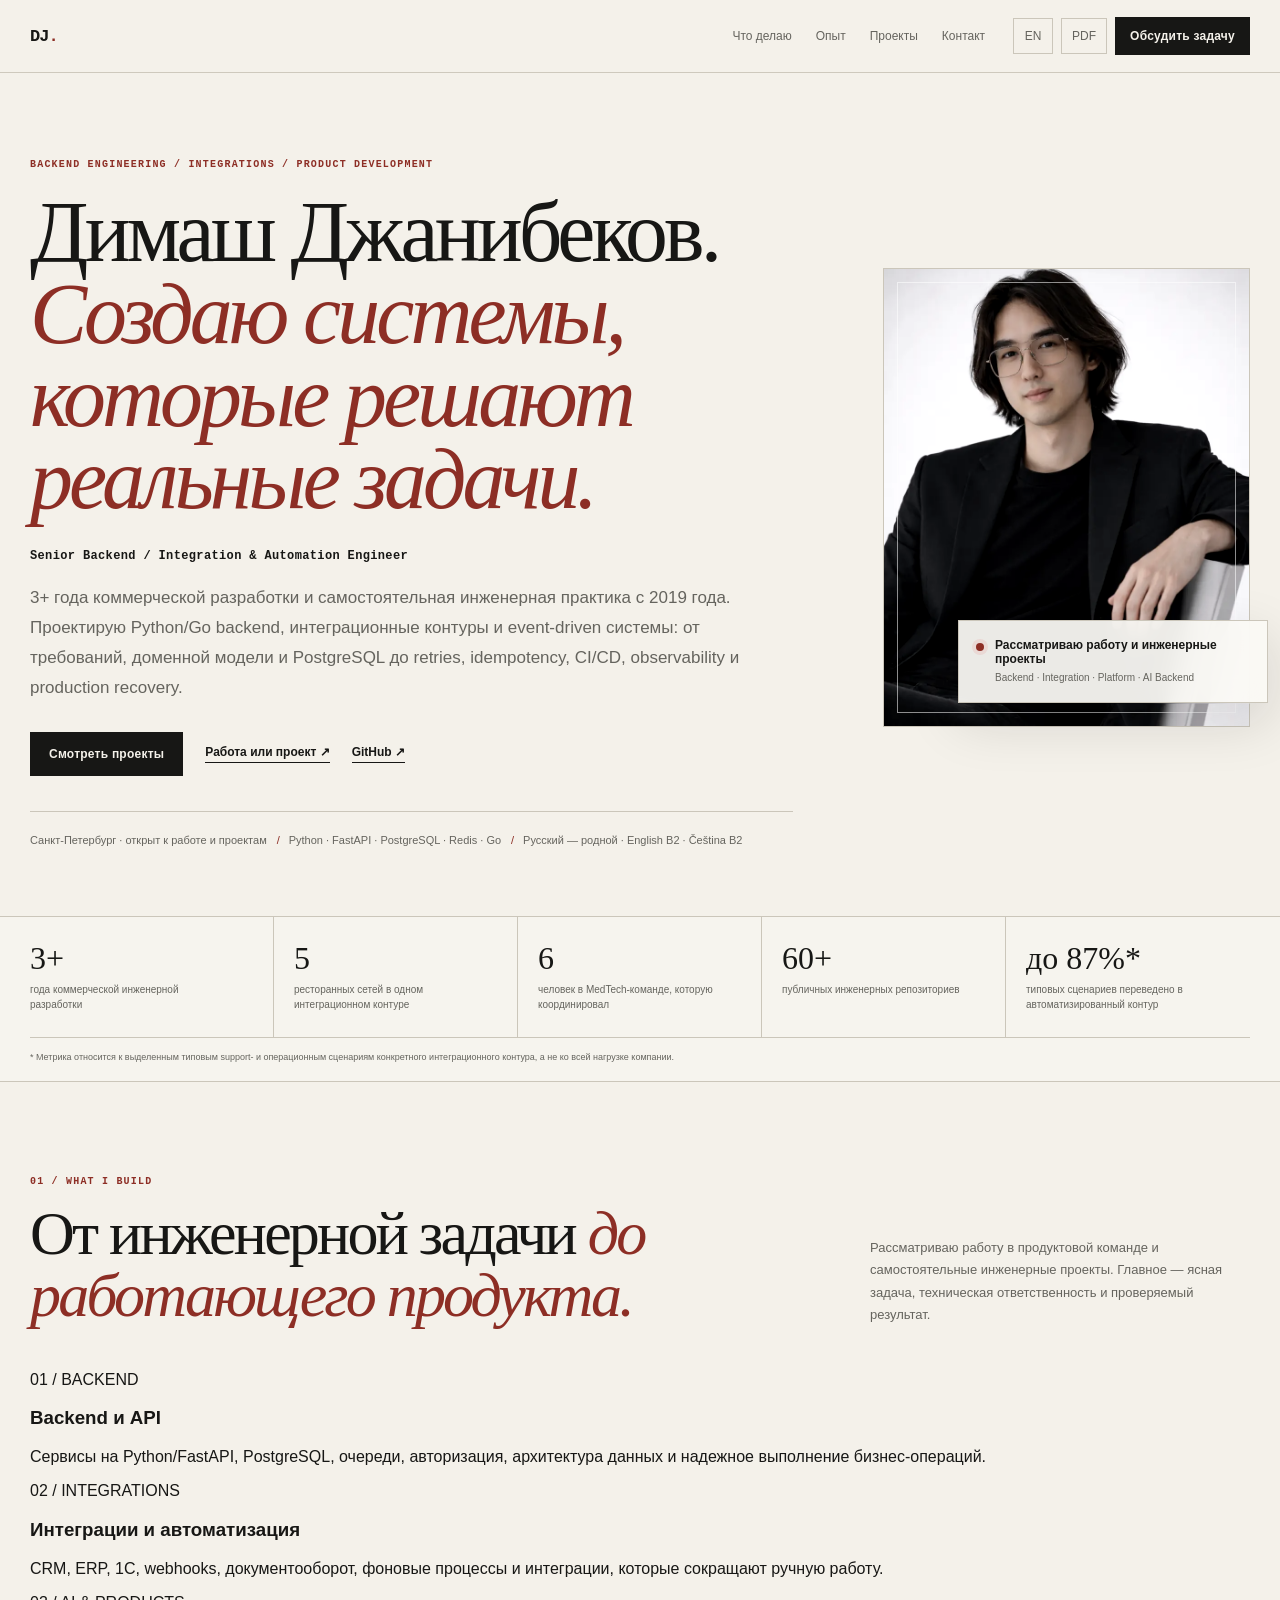
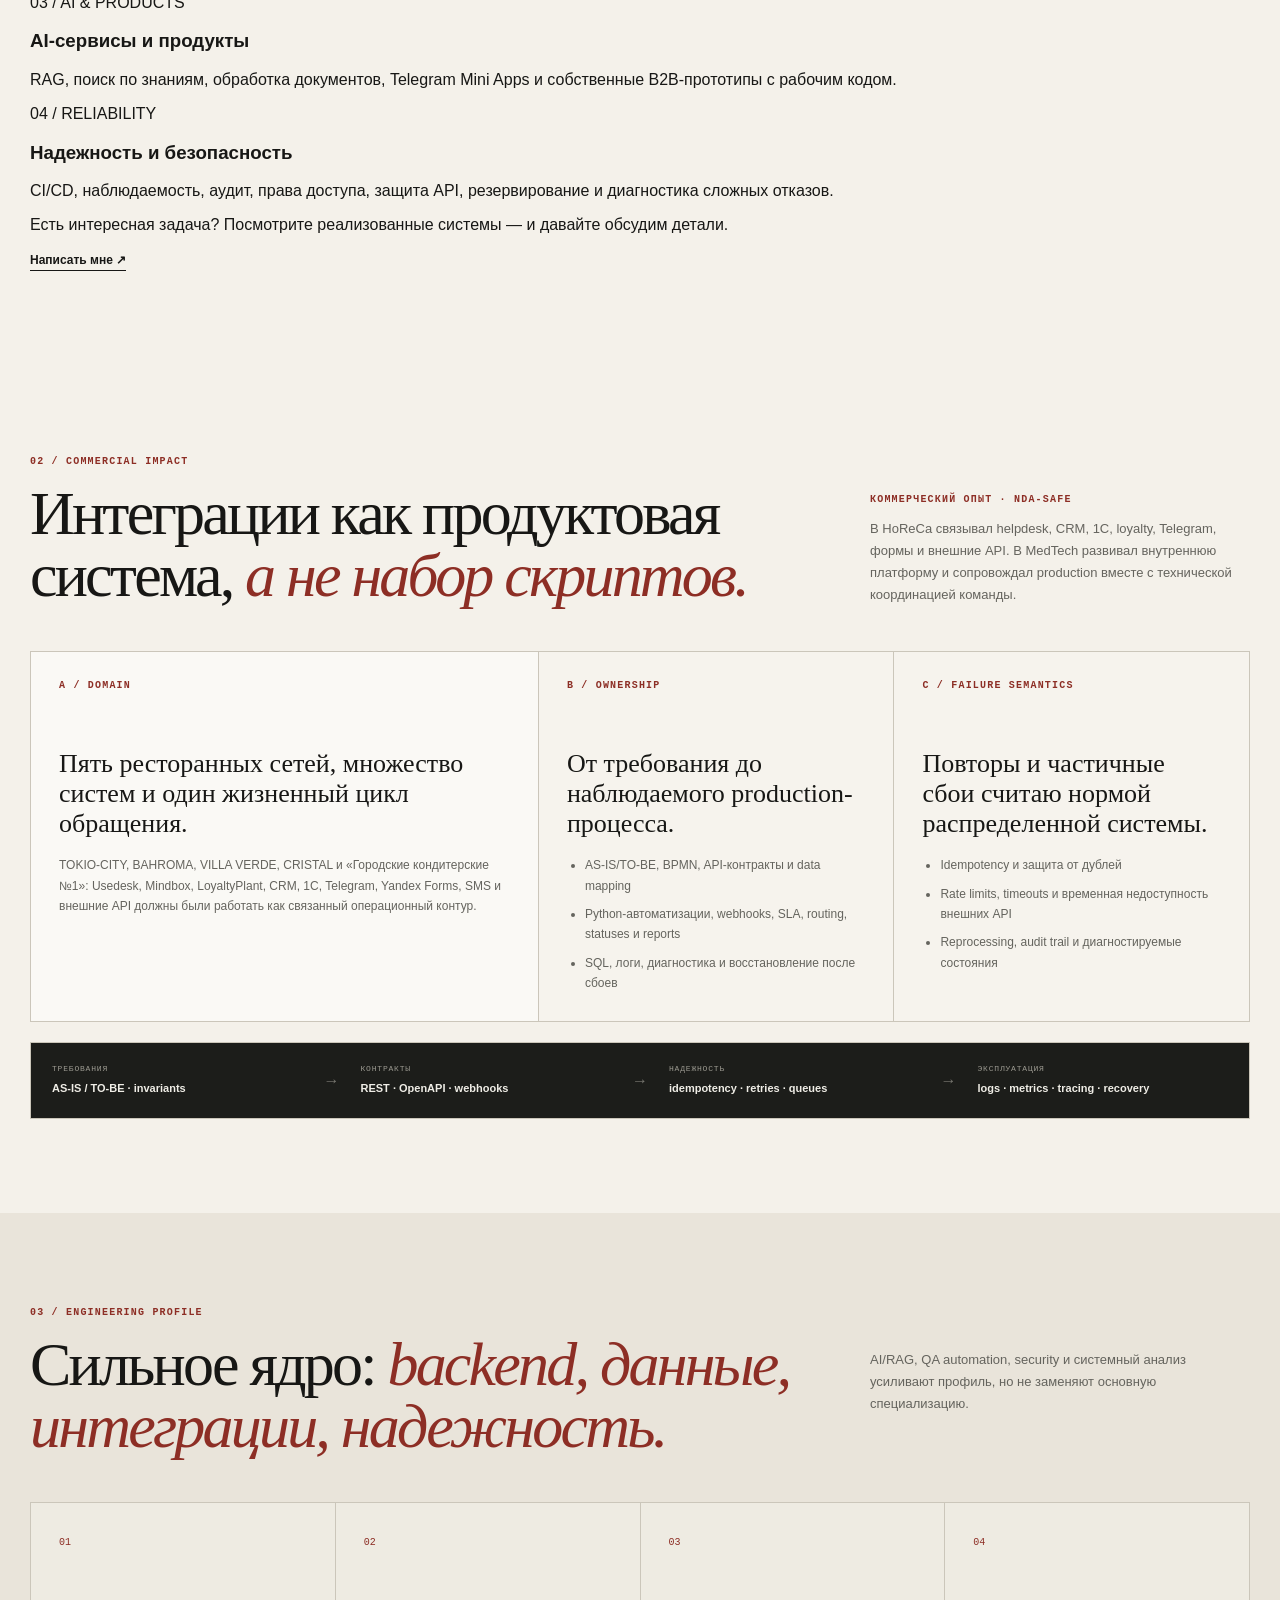
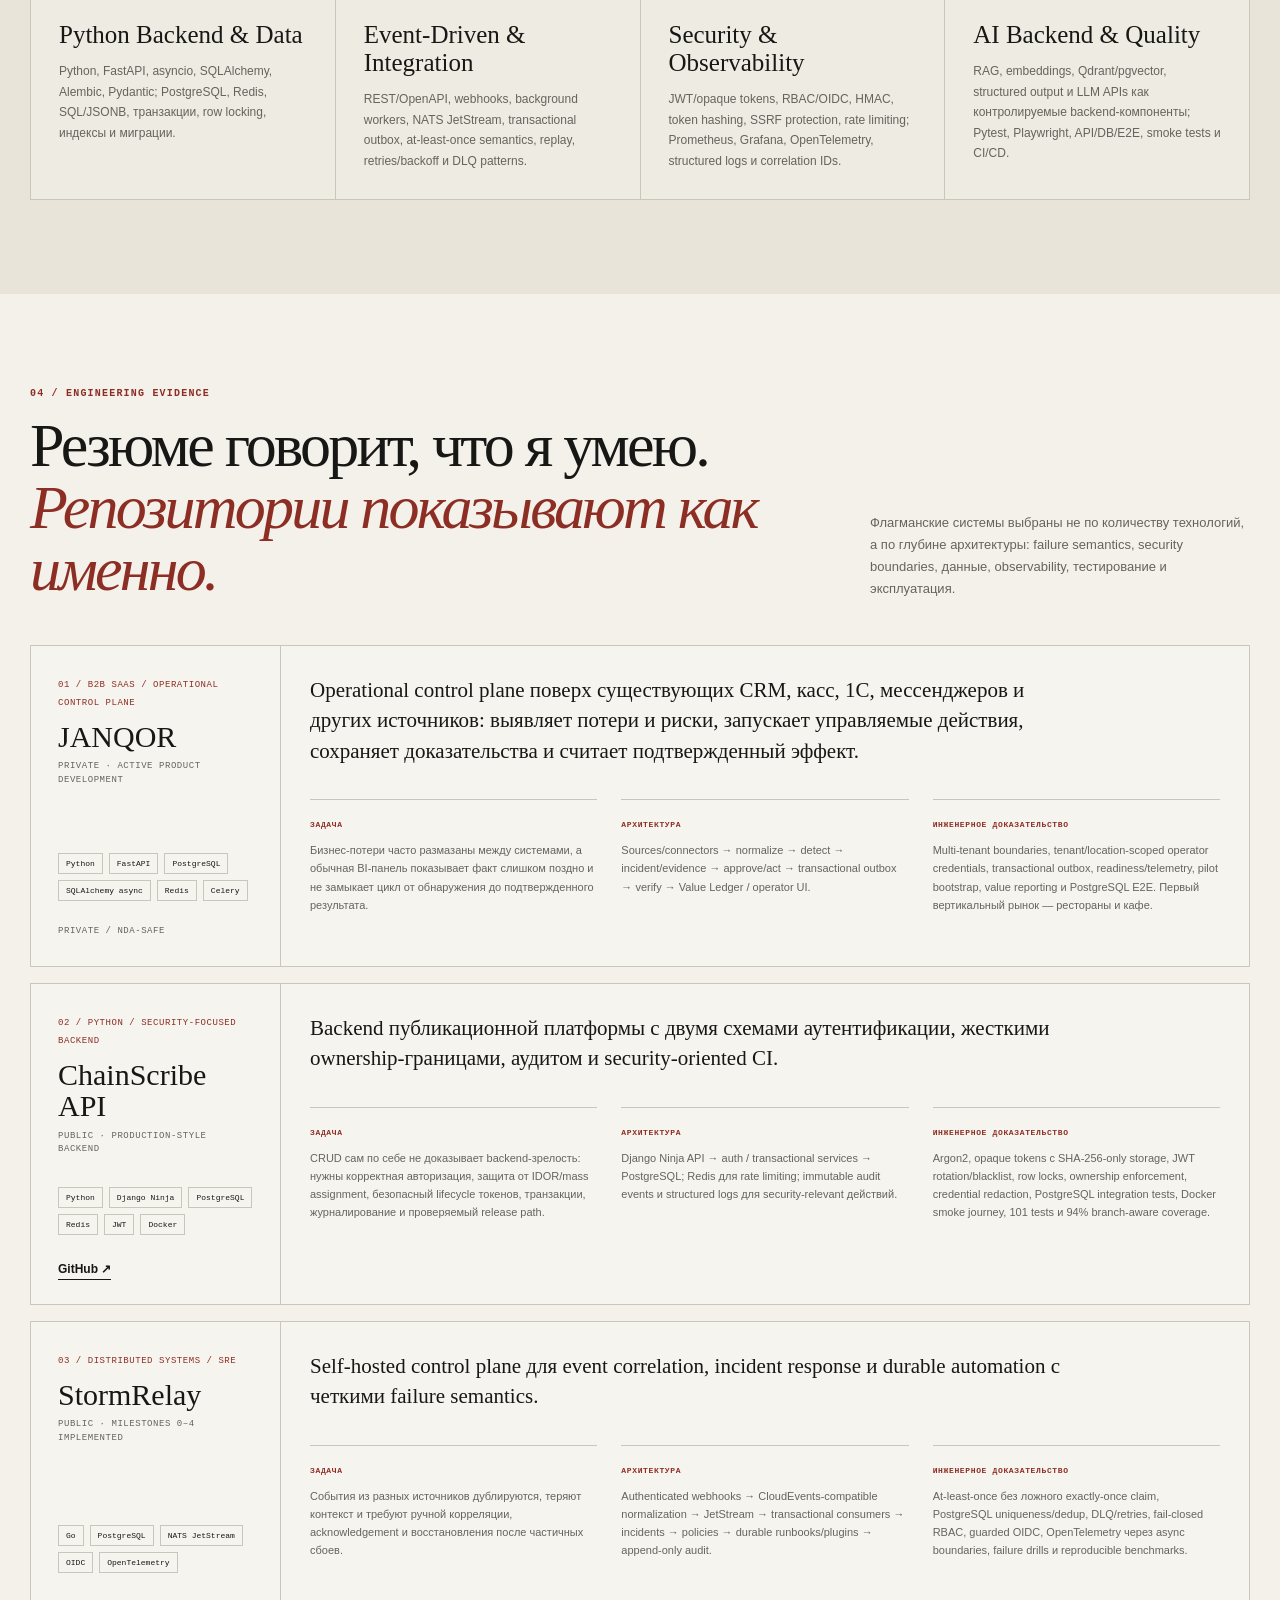
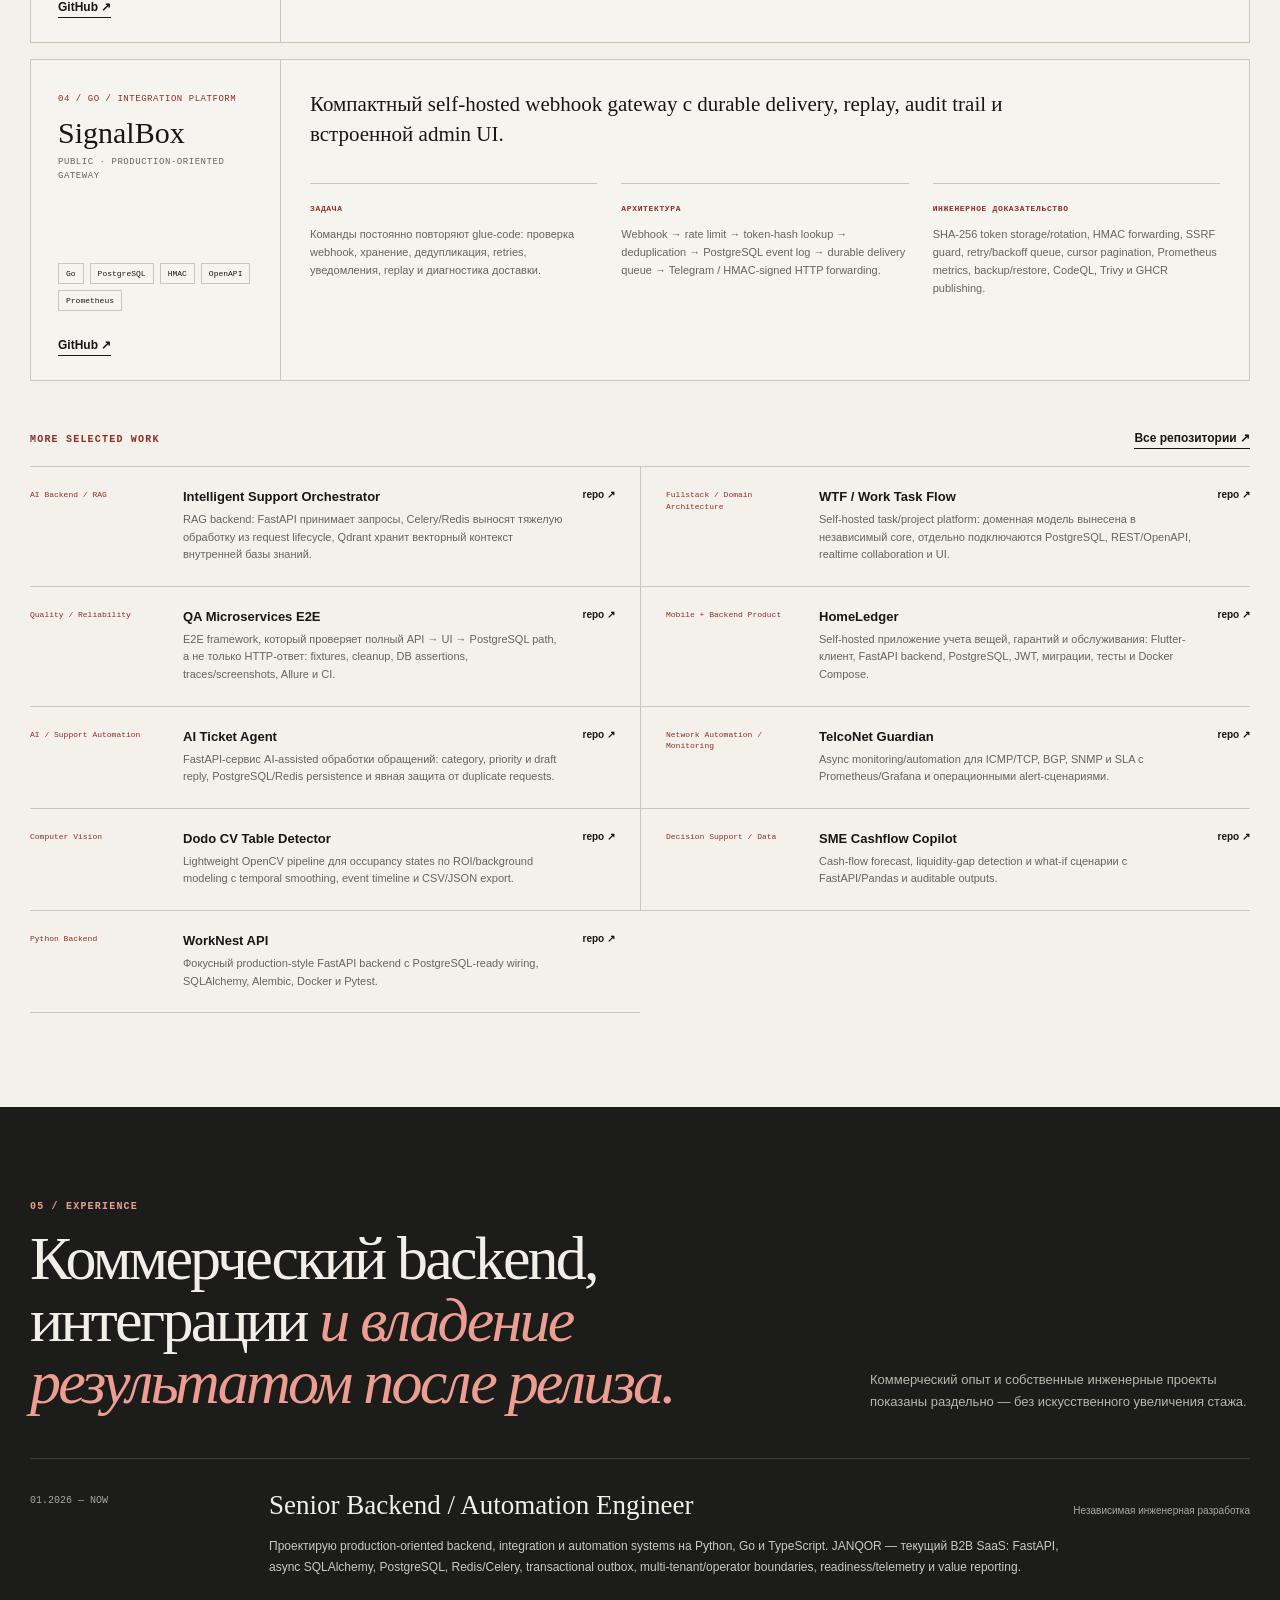
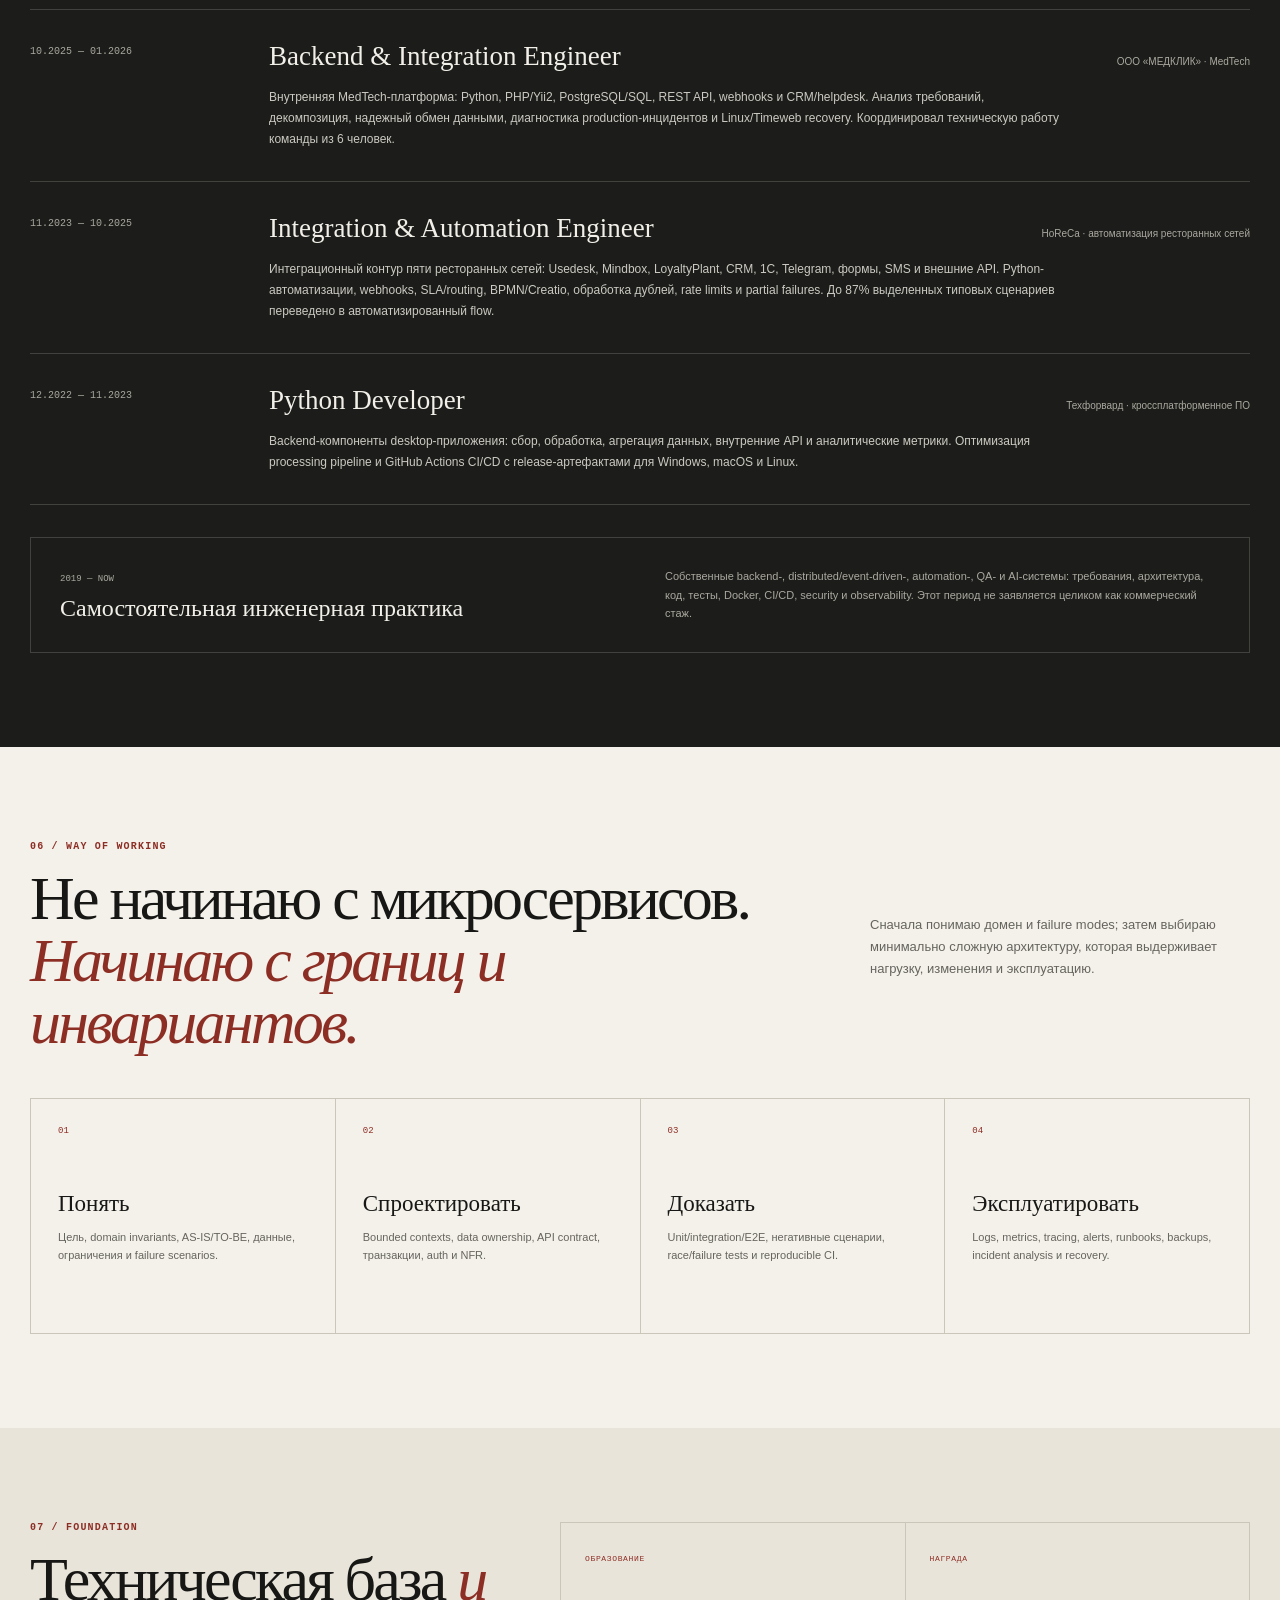
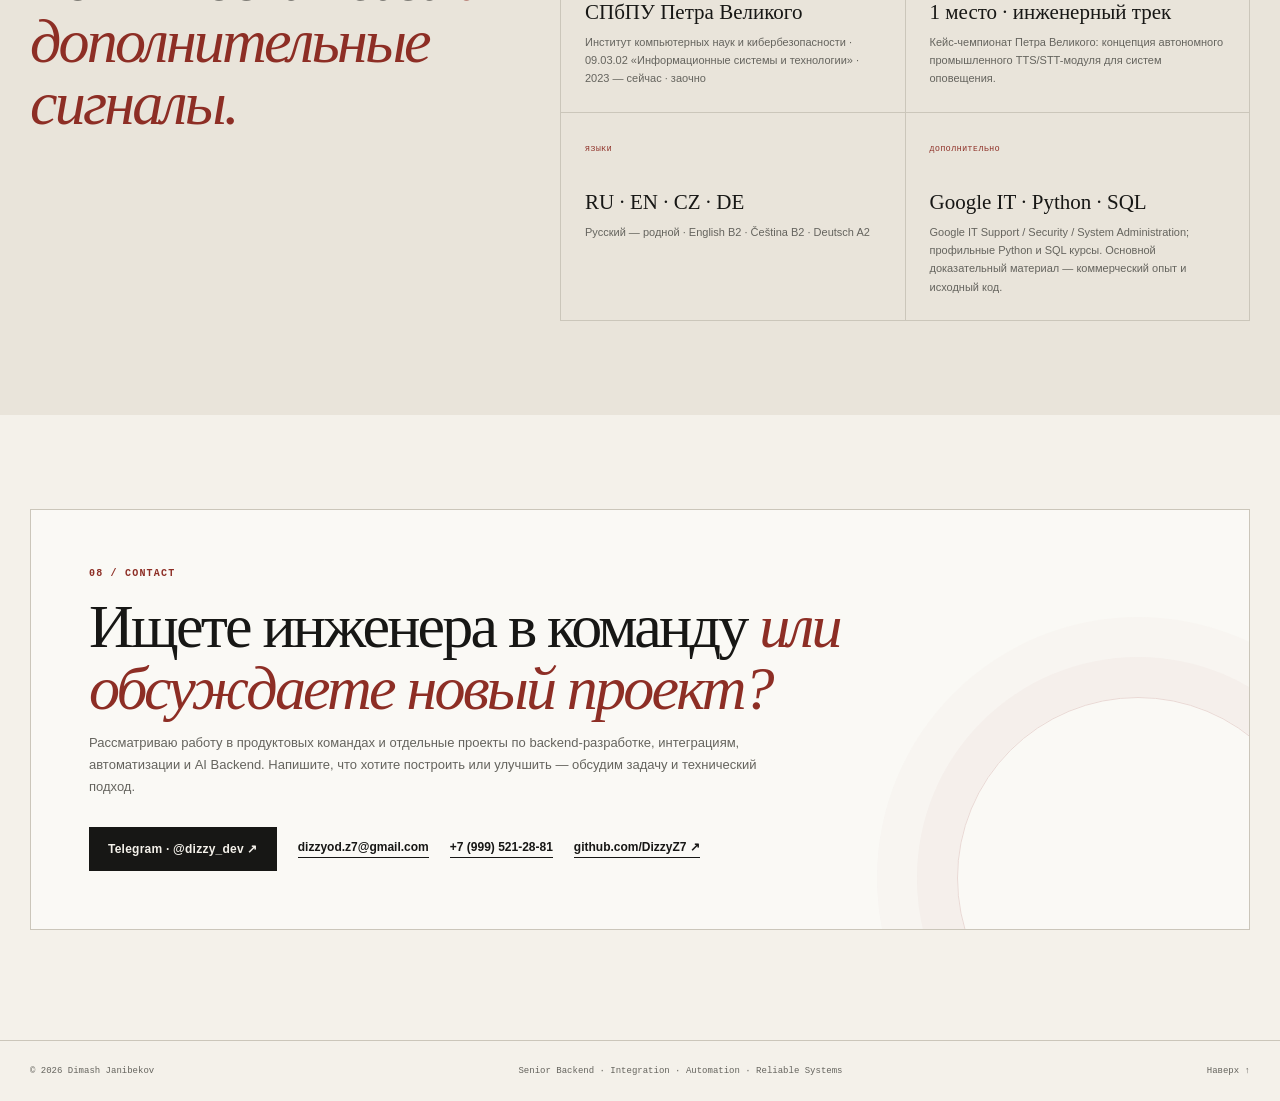
==== commit fd97b355: "portfolio: refresh index.html for roles and projects" ====
--- a/index.html
+++ b/index.html
@@ -7,20 +7,20 @@
   <meta name="robots" content="index,follow,max-image-preview:large">
   <meta name="author" content="Dimash Janibekov">
   <title>Димаш Джанибеков — Senior Backend / Integration &amp; Automation Engineer</title>
-  <meta name="description" content="Senior Backend / Integration & Automation Engineer: Python, FastAPI, PostgreSQL, Redis, REST/OpenAPI, event-driven системы, надежность, security и AI/RAG. 3+ года коммерческой разработки.">
+  <meta name="description" content="Димаш Джанибеков — Senior Backend / Integration & Automation Engineer. Инженерное портфолио: Python, API, интеграции, автоматизация, надежность и собственные продукты. Открыт к работе и инженерным проектам.">
   <link rel="canonical" href="https://dizzyz7.github.io/dimashjanibekov.github.io/">
   <link rel="preload" as="image" href="assets/dimash-janibekov.webp" type="image/webp" fetchpriority="high">
   <link rel="icon" href="favicon.svg" type="image/svg+xml">
   <meta property="og:type" content="profile">
   <meta property="og:locale" content="ru_RU">
   <meta property="og:locale:alternate" content="en_US">
-  <meta property="og:title" content="Димаш Джанибеков — Senior Backend / Integration &amp; Automation Engineer">
-  <meta property="og:description" content="Backend-системы, интеграции и автоматизация: от требований и доменной модели до CI/CD, observability и восстановления после сбоев.">
+  <meta property="og:title" content="Димаш Джанибеков — Backend, интеграции и инженерные проекты">
+  <meta property="og:description" content="Инженерное портфолио: backend, API, интеграции, AI-инструменты и реальные программные продукты. Рассматриваю работу в команде и инженерные проекты.">
   <meta property="og:url" content="https://dizzyz7.github.io/dimashjanibekov.github.io/">
   <meta property="og:image" content="https://dizzyz7.github.io/dimashjanibekov.github.io/IMG_5457.png">
   <meta property="og:image:alt" content="Димаш Джанибеков">
   <meta name="twitter:card" content="summary_large_image">
-  <link rel="stylesheet" href="styles.css?v=20260911">
+  <link rel="stylesheet" href="styles.css?v=20261012">
   <script type="application/ld+json">
     {
       "@context": "https://schema.org",
@@ -60,15 +60,15 @@
     <div class="wrap nav__inner">
       <a class="brand" href="#top" aria-label="Dimash Janibekov — top">DJ<span>.</span></a>
       <div class="nav__links">
-        <a href="#impact" data-ru="Результат" data-en="Impact">Результат</a>
-        <a href="#profile" data-ru="Профиль" data-en="Profile">Профиль</a>
-        <a href="#systems" data-ru="Системы" data-en="Systems">Системы</a>
-        <a href="#experience" data-ru="Опыт" data-en="Experience">Опыт</a>
+        <a href="#focus" data-ru="Что делаю" data-en="What I do">Что делаю</a>
+        <a href="#impact" data-ru="Опыт" data-en="Impact">Опыт</a>
+        <a href="#systems" data-ru="Проекты" data-en="Projects">Проекты</a>
+        <a href="#contact" data-ru="Контакт" data-en="Contact">Контакт</a>
       </div>
       <div class="nav__actions">
         <button class="control" id="lang" type="button" aria-label="Switch language">EN</button>
         <button class="control control--print" id="print" type="button">PDF</button>
-        <a class="button button--small" href="https://t.me/dizzy_dev" target="_blank" rel="noopener noreferrer" data-ru="Связаться" data-en="Contact">Связаться</a>
+        <a class="button button--small" href="#contact" data-ru="Обсудить задачу" data-en="Get in touch">Обсудить задачу</a>
       </div>
     </div>
   </nav>
@@ -77,16 +77,17 @@
     <header class="hero" id="top">
       <div class="wrap hero__grid">
         <div class="hero__copy">
-          <p class="eyebrow">SENIOR BACKEND / INTEGRATION / AUTOMATION</p>
-          <h1 data-ru="Димаш Джанибеков.<br><i>Строю backend, который выдерживает реальную эксплуатацию.</i>" data-en="Dimash Janibekov.<br><i>I build backend systems that survive real operations.</i>">Димаш Джанибеков.<br><i>Строю backend, который выдерживает реальную эксплуатацию.</i></h1>
+          <p class="eyebrow">BACKEND ENGINEERING / INTEGRATIONS / PRODUCT DEVELOPMENT</p>
+          <h1 data-ru="Димаш Джанибеков.<br><i>Создаю системы, которые решают реальные задачи.</i>" data-en="Dimash Janibekov.<br><i>I build software that solves real problems.</i>">Димаш Джанибеков.<br><i>Создаю системы, которые решают реальные задачи.</i></h1>
           <p class="hero__role">Senior Backend / Integration &amp; Automation Engineer</p>
           <p class="hero__lead" data-ru="3+ года коммерческой разработки и самостоятельная инженерная практика с 2019 года. Проектирую Python/Go backend, интеграционные контуры и event-driven системы: от требований, доменной модели и PostgreSQL до retries, idempotency, CI/CD, observability и production recovery." data-en="3+ years of commercial engineering plus independent practice since 2019. I design Python/Go backends, integration layers and event-driven systems: from requirements, domain models and PostgreSQL to retries, idempotency, CI/CD, observability and production recovery.">3+ года коммерческой разработки и самостоятельная инженерная практика с 2019 года. Проектирую Python/Go backend, интеграционные контуры и event-driven системы: от требований, доменной модели и PostgreSQL до retries, idempotency, CI/CD, observability и production recovery.</p>
           <div class="hero__actions">
-            <a class="button" href="#systems" data-ru="Смотреть системы" data-en="View systems">Смотреть системы</a>
+            <a class="button" href="#systems" data-ru="Смотреть проекты" data-en="Explore projects">Смотреть проекты</a>
+            <a class="text-link" href="#contact" data-ru="Работа или проект ↗" data-en="Role or project ↗">Работа или проект ↗</a>
             <a class="text-link" href="https://github.com/DizzyZ7" target="_blank" rel="noopener noreferrer">GitHub ↗</a>
           </div>
           <ul class="hero__meta" aria-label="Profile details">
-            <li data-ru="Санкт-Петербург · удаленно / гибрид / офис" data-en="Saint Petersburg · remote / hybrid / on-site">Санкт-Петербург · удаленно / гибрид / офис</li>
+            <li data-ru="Санкт-Петербург · открыт к работе и проектам" data-en="Saint Petersburg · open to roles and projects">Санкт-Петербург · открыт к работе и проектам</li>
             <li>Python · FastAPI · PostgreSQL · Redis · Go</li>
             <li data-ru="Русский — родной · English B2 · Čeština B2" data-en="Russian — native · English B2 · Czech B2">Русский — родной · English B2 · Čeština B2</li>
           </ul>
@@ -99,7 +100,7 @@
           <div class="portrait__note">
             <span class="status-dot" aria-hidden="true"></span>
             <div>
-              <b data-ru="Открыт к сильной продуктовой команде" data-en="Open to a strong product team">Открыт к сильной продуктовой команде</b>
+              <b data-ru="Рассматриваю работу и инженерные проекты" data-en="Open to roles and engineering projects">Рассматриваю работу и инженерные проекты</b>
               <small data-ru="Backend · Integration · Platform · AI Backend" data-en="Backend · Integration · Platform · AI Backend">Backend · Integration · Platform · AI Backend</small>
             </div>
           </div>
@@ -121,11 +122,50 @@
       </div>
     </section>
 
+
+    <section class="section focus-section" id="focus" aria-labelledby="focus-heading">
+      <div class="wrap">
+        <div class="section-head">
+          <div>
+            <p class="kicker">01 / WHAT I BUILD</p>
+            <h2 id="focus-heading" data-ru="От инженерной задачи <i>до работающего продукта.</i>" data-en="From a technical challenge <i>to working software.</i>">От инженерной задачи <i>до работающего продукта.</i></h2>
+          </div>
+          <p data-ru="Рассматриваю работу в продуктовой команде и самостоятельные инженерные проекты. Главное — ясная задача, техническая ответственность и проверяемый результат." data-en="Open to joining a product team or taking on focused engineering projects. What matters: clear goals, technical ownership and measurable outcomes.">Рассматриваю работу в продуктовой команде и самостоятельные инженерные проекты. Главное — ясная задача, техническая ответственность и проверяемый результат.</p>
+        </div>
+        <div class="focus-grid">
+          <article class="focus-card">
+            <span class="focus-card__index">01 / BACKEND</span>
+            <h3 data-ru="Backend и API" data-en="Backend and APIs">Backend и API</h3>
+            <p data-ru="Сервисы на Python/FastAPI, PostgreSQL, очереди, авторизация, архитектура данных и надежное выполнение бизнес-операций." data-en="Python/FastAPI services, PostgreSQL, queues, authentication, data architecture and reliable business operations.">Сервисы на Python/FastAPI, PostgreSQL, очереди, авторизация, архитектура данных и надежное выполнение бизнес-операций.</p>
+          </article>
+          <article class="focus-card">
+            <span class="focus-card__index">02 / INTEGRATIONS</span>
+            <h3 data-ru="Интеграции и автоматизация" data-en="Integrations and automation">Интеграции и автоматизация</h3>
+            <p data-ru="CRM, ERP, 1С, webhooks, документооборот, фоновые процессы и интеграции, которые сокращают ручную работу." data-en="CRM, ERP, 1C, webhooks, document workflows, background processing and integrations that reduce manual work.">CRM, ERP, 1С, webhooks, документооборот, фоновые процессы и интеграции, которые сокращают ручную работу.</p>
+          </article>
+          <article class="focus-card">
+            <span class="focus-card__index">03 / AI &amp; PRODUCTS</span>
+            <h3 data-ru="AI-сервисы и продукты" data-en="AI services and products">AI-сервисы и продукты</h3>
+            <p data-ru="RAG, поиск по знаниям, обработка документов, Telegram Mini Apps и собственные B2B-прототипы с рабочим кодом." data-en="RAG, knowledge retrieval, document processing, Telegram Mini Apps and independently built B2B prototypes.">RAG, поиск по знаниям, обработка документов, Telegram Mini Apps и собственные B2B-прототипы с рабочим кодом.</p>
+          </article>
+          <article class="focus-card">
+            <span class="focus-card__index">04 / RELIABILITY</span>
+            <h3 data-ru="Надежность и безопасность" data-en="Reliability and security">Надежность и безопасность</h3>
+            <p data-ru="CI/CD, наблюдаемость, аудит, права доступа, защита API, резервирование и диагностика сложных отказов." data-en="CI/CD, observability, audit trails, access control, API security, backups and failure diagnosis.">CI/CD, наблюдаемость, аудит, права доступа, защита API, резервирование и диагностика сложных отказов.</p>
+          </article>
+        </div>
+        <div class="focus-outro">
+          <p data-ru="Есть интересная задача? Посмотрите реализованные системы — и давайте обсудим детали." data-en="Have a challenge in mind? Explore the projects, then let's discuss the details.">Есть интересная задача? Посмотрите реализованные системы — и давайте обсудим детали.</p>
+          <a class="text-link" href="#contact" data-ru="Написать мне ↗" data-en="Contact me ↗">Написать мне ↗</a>
+        </div>
+      </div>
+    </section>
+
     <section class="section" id="impact">
       <div class="wrap">
         <div class="section-head">
           <div>
-            <p class="kicker">01 / COMMERCIAL IMPACT</p>
+            <p class="kicker">02 / COMMERCIAL IMPACT</p>
             <h2 data-ru="Интеграции как продуктовая система, <i>а не набор скриптов.</i>" data-en="Integrations as a product system, <i>not a pile of scripts.</i>">Интеграции как продуктовая система, <i>а не набор скриптов.</i></h2>
           </div>
           <div class="section-head__aside">
@@ -176,7 +216,7 @@
       <div class="wrap">
         <div class="section-head section-head--compact">
           <div>
-            <p class="kicker">02 / ENGINEERING PROFILE</p>
+            <p class="kicker">03 / ENGINEERING PROFILE</p>
             <h2 data-ru="Сильное ядро: <i>backend, данные, интеграции, надежность.</i>" data-en="A focused core: <i>backend, data, integrations, reliability.</i>">Сильное ядро: <i>backend, данные, интеграции, надежность.</i></h2>
           </div>
           <p data-ru="AI/RAG, QA automation, security и системный анализ усиливают профиль, но не заменяют основную специализацию." data-en="AI/RAG, QA automation, security and systems analysis strengthen the profile without replacing the core specialization.">AI/RAG, QA automation, security и системный анализ усиливают профиль, но не заменяют основную специализацию.</p>
@@ -211,7 +251,7 @@
       <div class="wrap">
         <div class="section-head">
           <div>
-            <p class="kicker">03 / ENGINEERING EVIDENCE</p>
+            <p class="kicker">04 / ENGINEERING EVIDENCE</p>
             <h2 data-ru="Резюме говорит, что я умею. <i>Репозитории показывают как именно.</i>" data-en="The CV says what I can do. <i>The repositories show how.</i>">Резюме говорит, что я умею. <i>Репозитории показывают как именно.</i></h2>
           </div>
           <p data-ru="Флагманские системы выбраны не по количеству технологий, а по глубине архитектуры: failure semantics, security boundaries, данные, observability, тестирование и эксплуатация." data-en="Flagship systems are selected for architectural depth rather than technology count: failure semantics, security boundaries, data, observability, testing and operations.">Флагманские системы выбраны не по количеству технологий, а по глубине архитектуры: failure semantics, security boundaries, данные, observability, тестирование и эксплуатация.</p>
@@ -232,17 +272,17 @@
       <div class="wrap">
         <div class="section-head section-head--inverse">
           <div>
-            <p class="kicker">04 / EXPERIENCE</p>
+            <p class="kicker">05 / EXPERIENCE</p>
             <h2 data-ru="Коммерческий backend, интеграции <i>и владение результатом после релиза.</i>" data-en="Commercial backend, integrations <i>and ownership after release.</i>">Коммерческий backend, интеграции <i>и владение результатом после релиза.</i></h2>
           </div>
-          <p data-ru="Коммерческий опыт, самозанятость и самостоятельная инженерная практика показаны раздельно — без искусственного увеличения стажа." data-en="Commercial employment, self-employment and independent engineering practice are shown separately — without inflating experience.">Коммерческий опыт, самозанятость и самостоятельная инженерная практика показаны раздельно — без искусственного увеличения стажа.</p>
+          <p data-ru="Коммерческий опыт и собственные инженерные проекты показаны раздельно — без искусственного увеличения стажа." data-en="Commercial experience and independent engineering projects are shown separately, without inflating experience.">Коммерческий опыт и собственные инженерные проекты показаны раздельно — без искусственного увеличения стажа.</p>
         </div>
 
         <div class="timeline">
           <article>
             <time>01.2026 — NOW</time>
             <div>
-              <div class="timeline__title"><h3>Senior Backend / Automation Engineer</h3><span data-ru="Независимая разработка / самозанятость" data-en="Independent / self-employed">Независимая разработка / самозанятость</span></div>
+              <div class="timeline__title"><h3>Senior Backend / Automation Engineer</h3><span data-ru="Независимая инженерная разработка" data-en="Independent engineering projects">Независимая инженерная разработка</span></div>
               <p data-ru="Проектирую production-oriented backend, integration и automation systems на Python, Go и TypeScript. JANQOR — текущий B2B SaaS: FastAPI, async SQLAlchemy, PostgreSQL, Redis/Celery, transactional outbox, multi-tenant/operator boundaries, readiness/telemetry и value reporting." data-en="I design production-oriented backend, integration and automation systems in Python, Go and TypeScript. JANQOR is the current B2B SaaS: FastAPI, async SQLAlchemy, PostgreSQL, Redis/Celery, transactional outbox, multi-tenant/operator boundaries, readiness/telemetry and value reporting.">Проектирую production-oriented backend, integration и automation systems на Python, Go и TypeScript. JANQOR — текущий B2B SaaS: FastAPI, async SQLAlchemy, PostgreSQL, Redis/Celery, transactional outbox, multi-tenant/operator boundaries, readiness/telemetry и value reporting.</p>
             </div>
           </article>
@@ -256,7 +296,7 @@
           <article>
             <time>11.2023 — 10.2025</time>
             <div>
-              <div class="timeline__title"><h3>Integration &amp; Automation Engineer</h3><span>ИП ЮР Е.В. / ООО «ПРОФИТЭНДХОРЕКА» · HoReCa</span></div>
+              <div class="timeline__title"><h3>Integration &amp; Automation Engineer</h3><span>HoReCa · автоматизация ресторанных сетей</span></div>
               <p data-ru="Интеграционный контур пяти ресторанных сетей: Usedesk, Mindbox, LoyaltyPlant, CRM, 1С, Telegram, формы, SMS и внешние API. Python-автоматизации, webhooks, SLA/routing, BPMN/Creatio, обработка дублей, rate limits и partial failures. До 87% выделенных типовых сценариев переведено в автоматизированный flow." data-en="Integration layer for five restaurant chains: Usedesk, Mindbox, LoyaltyPlant, CRM, 1C, Telegram, forms, SMS and external APIs. Python automation, webhooks, SLA/routing, BPMN/Creatio, duplicate handling, rate limits and partial failures. Up to 87% of selected recurring scenarios moved into an automated flow.">Интеграционный контур пяти ресторанных сетей: Usedesk, Mindbox, LoyaltyPlant, CRM, 1С, Telegram, формы, SMS и внешние API. Python-автоматизации, webhooks, SLA/routing, BPMN/Creatio, обработка дублей, rate limits и partial failures. До 87% выделенных типовых сценариев переведено в автоматизированный flow.</p>
             </div>
           </article>
@@ -280,7 +320,7 @@
       <div class="wrap">
         <div class="section-head section-head--compact">
           <div>
-            <p class="kicker">05 / WAY OF WORKING</p>
+            <p class="kicker">06 / WAY OF WORKING</p>
             <h2 data-ru="Не начинаю с микросервисов. <i>Начинаю с границ и инвариантов.</i>" data-en="I do not start with microservices. <i>I start with boundaries and invariants.</i>">Не начинаю с микросервисов. <i>Начинаю с границ и инвариантов.</i></h2>
           </div>
           <p data-ru="Сначала понимаю домен и failure modes; затем выбираю минимально сложную архитектуру, которая выдерживает нагрузку, изменения и эксплуатацию." data-en="I first understand the domain and failure modes, then choose the least complex architecture that can survive load, change and operations.">Сначала понимаю домен и failure modes; затем выбираю минимально сложную архитектуру, которая выдерживает нагрузку, изменения и эксплуатацию.</p>
@@ -297,7 +337,7 @@
     <section class="section section--tint" id="credentials">
       <div class="wrap credentials">
         <div>
-          <p class="kicker">06 / FOUNDATION</p>
+          <p class="kicker">07 / FOUNDATION</p>
           <h2 data-ru="Техническая база <i>и дополнительные сигналы.</i>" data-en="Technical foundation <i>and additional signals.</i>">Техническая база <i>и дополнительные сигналы.</i></h2>
         </div>
         <div class="credentials__grid">
@@ -327,9 +367,9 @@
 
     <section class="section contact-section" id="contact">
       <div class="wrap contact-card">
-        <p class="kicker">07 / CONTACT</p>
-        <h2 data-ru="Нужен инженер, который возьмет систему <i>от требования до production?</i>" data-en="Need an engineer who can own a system <i>from requirement to production?</i>">Нужен инженер, который возьмет систему <i>от требования до production?</i></h2>
-        <p data-ru="Рассматриваю Senior Python Backend, Backend / Integration, Platform / Internal Tools, Automation и AI Backend роли. Особенно интересны продукты, где ценятся техническая самостоятельность, надежность и влияние на архитектуру." data-en="I am open to Senior Python Backend, Backend / Integration, Platform / Internal Tools, Automation and AI Backend roles, especially products that value technical ownership, reliability and architectural impact.">Рассматриваю Senior Python Backend, Backend / Integration, Platform / Internal Tools, Automation и AI Backend роли. Особенно интересны продукты, где ценятся техническая самостоятельность, надежность и влияние на архитектуру.</p>
+        <p class="kicker">08 / CONTACT</p>
+        <h2 data-ru="Ищете инженера в команду <i>или обсуждаете новый проект?</i>" data-en="Looking for an engineer <i>or planning a new project?</i>">Ищете инженера в команду <i>или обсуждаете новый проект?</i></h2>
+        <p data-ru="Рассматриваю работу в продуктовых командах и отдельные проекты по backend-разработке, интеграциям, автоматизации и AI Backend. Напишите, что хотите построить или улучшить — обсудим задачу и технический подход." data-en="Open to product engineering roles and individual backend, integrations, automation and AI backend projects. Tell me what you want to build or improve, and we can discuss the technical approach.">Рассматриваю работу в продуктовых командах и отдельные проекты по backend-разработке, интеграциям, автоматизации и AI Backend. Напишите, что хотите построить или улучшить — обсудим задачу и технический подход.</p>
         <div class="contact-card__links">
           <a class="button" href="https://t.me/dizzy_dev" target="_blank" rel="noopener noreferrer">Telegram · @dizzy_dev ↗</a>
           <a class="text-link" href="mailto:dizzyod.z7@gmail.com">dizzyod.z7@gmail.com</a>
@@ -348,7 +388,7 @@
     </div>
   </footer>
 
-  <script src="projects.js?v=20260911"></script>
-  <script src="script.js?v=20260911"></script>
+  <script src="projects.js?v=20261012"></script>
+  <script src="script.js?v=20261012"></script>
 </body>
 </html>
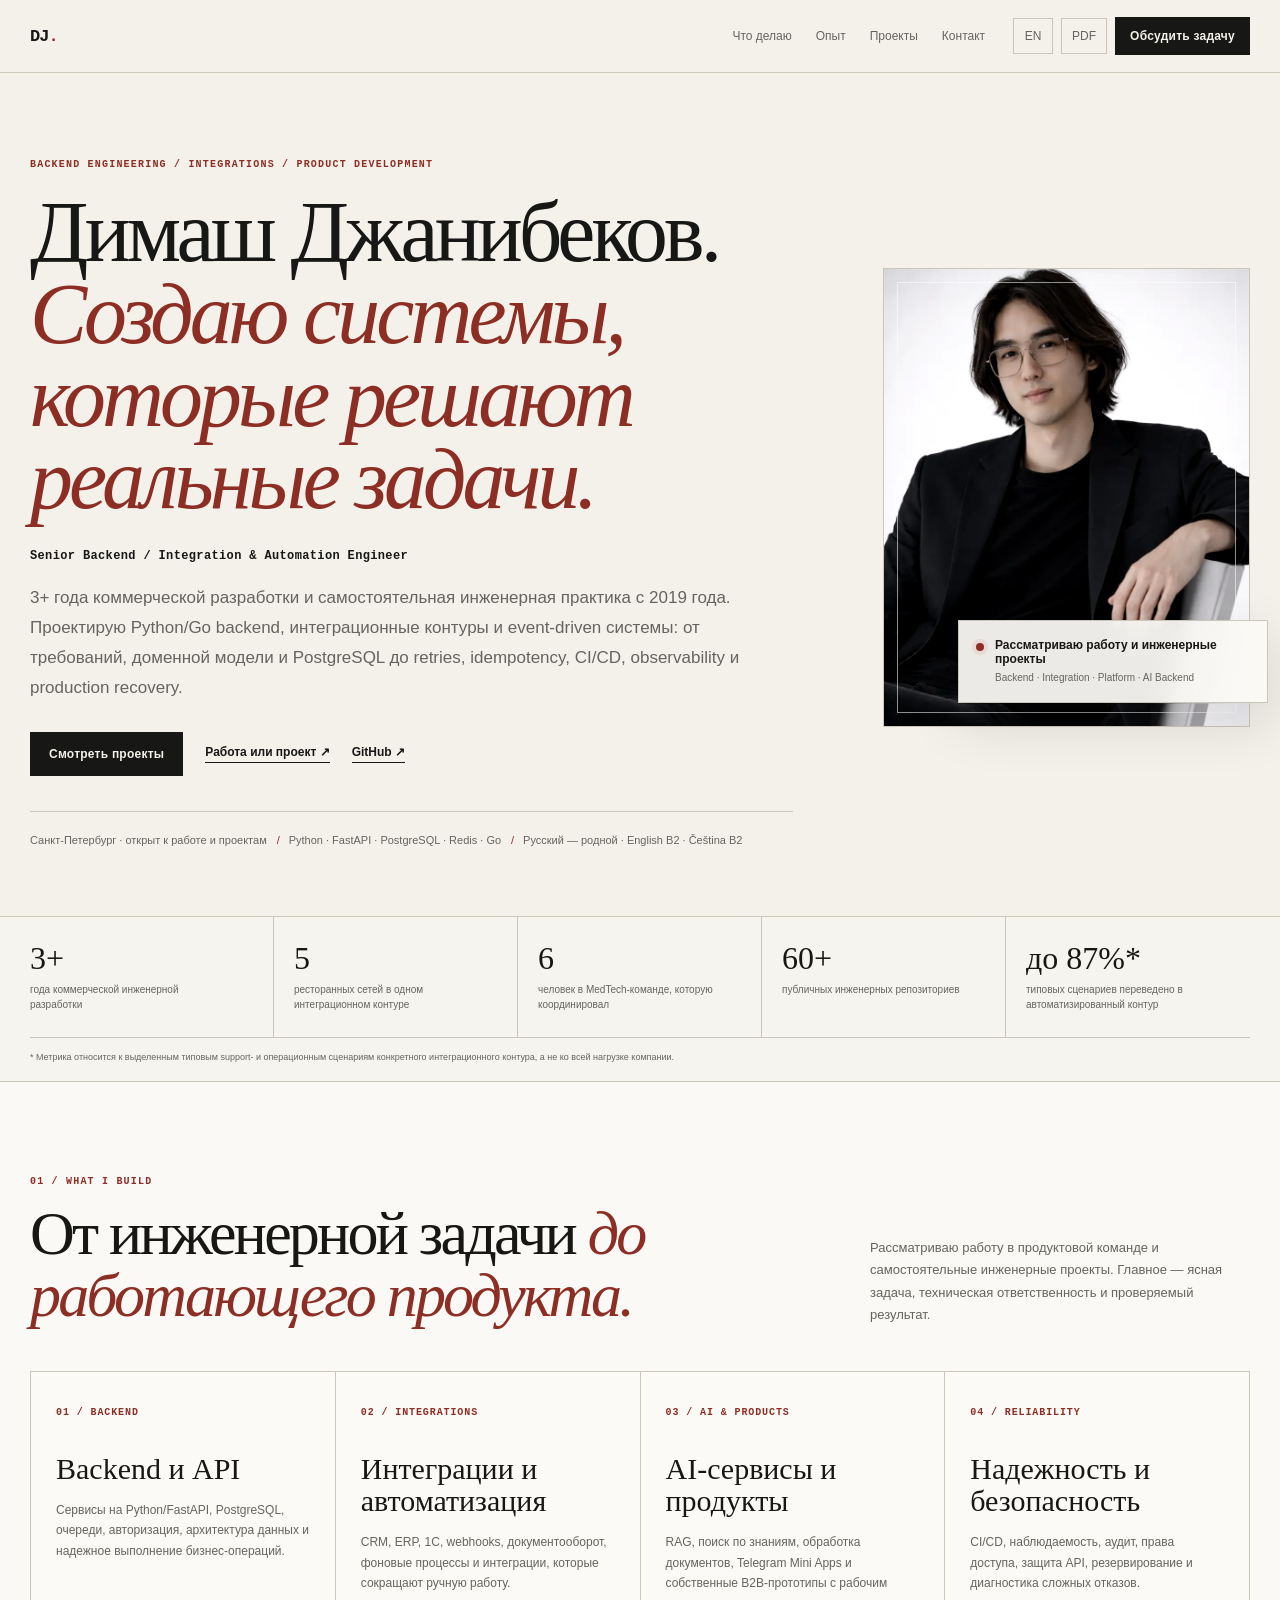
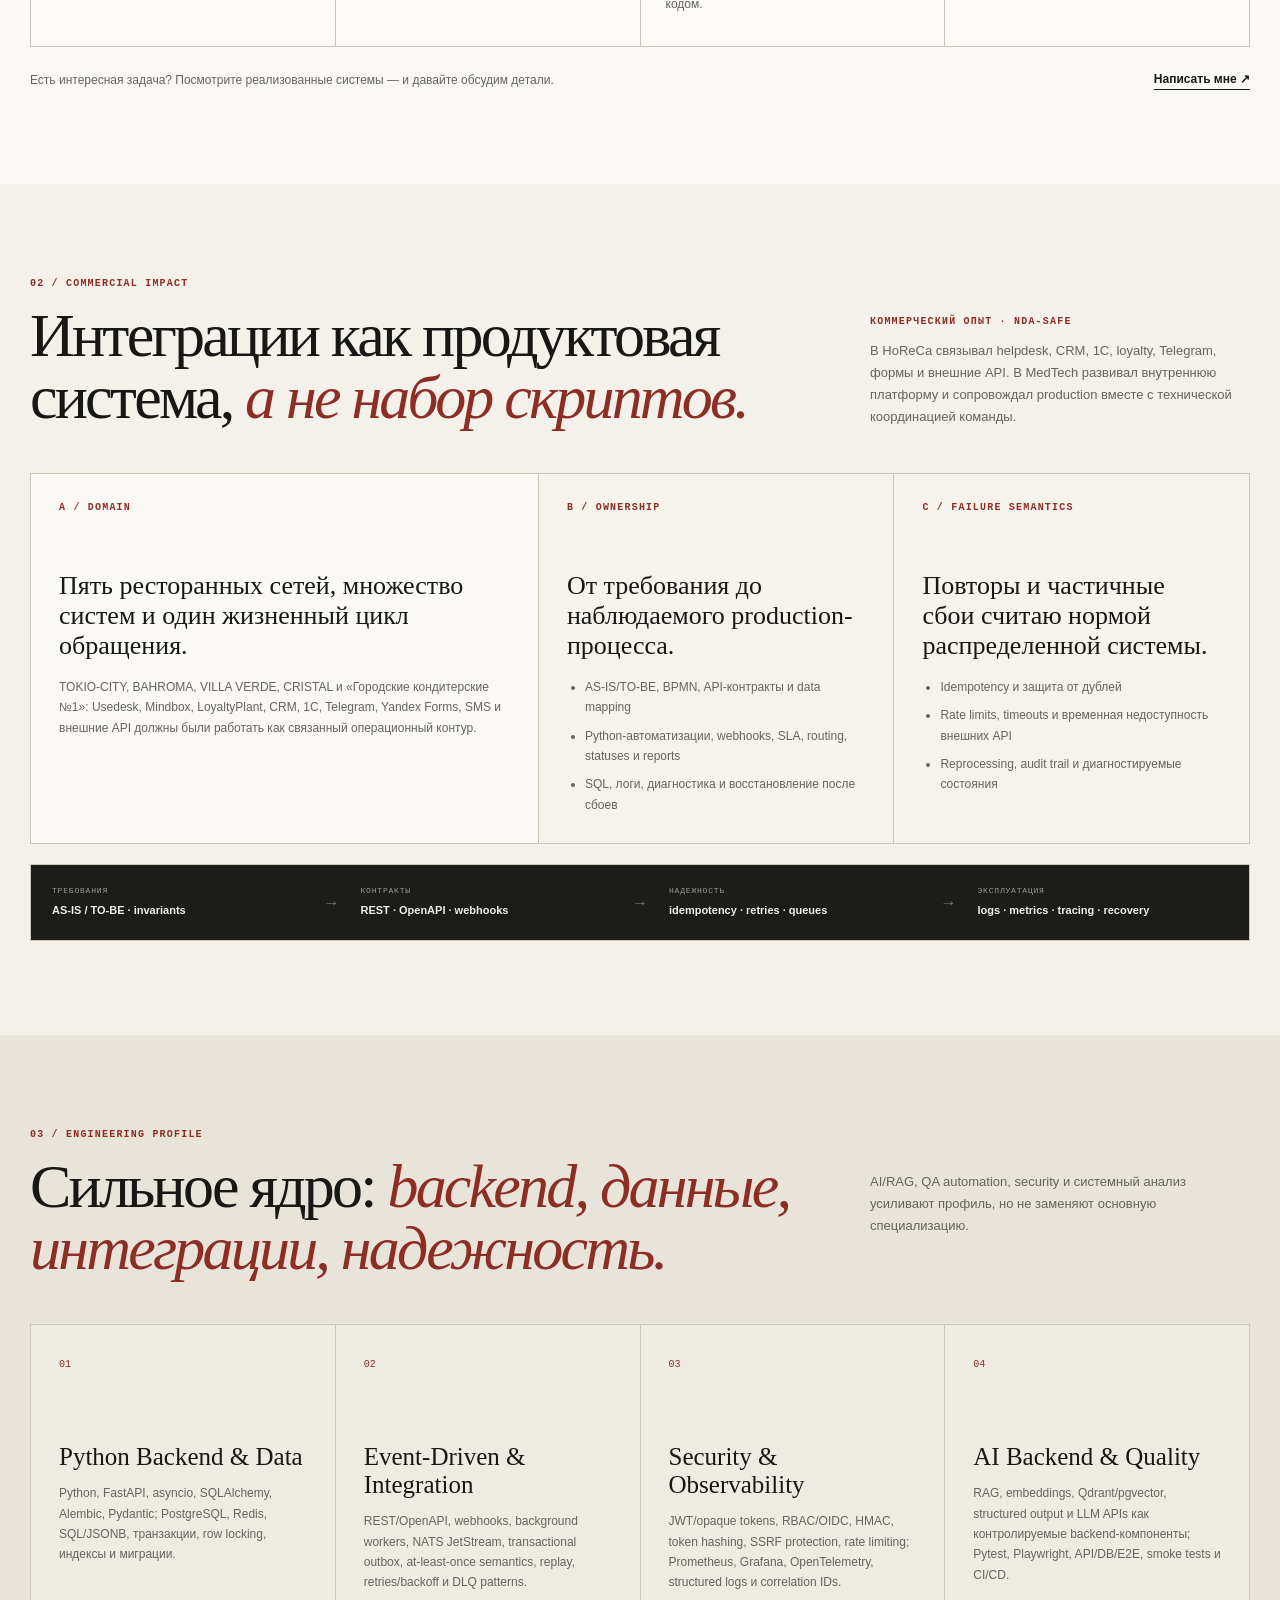
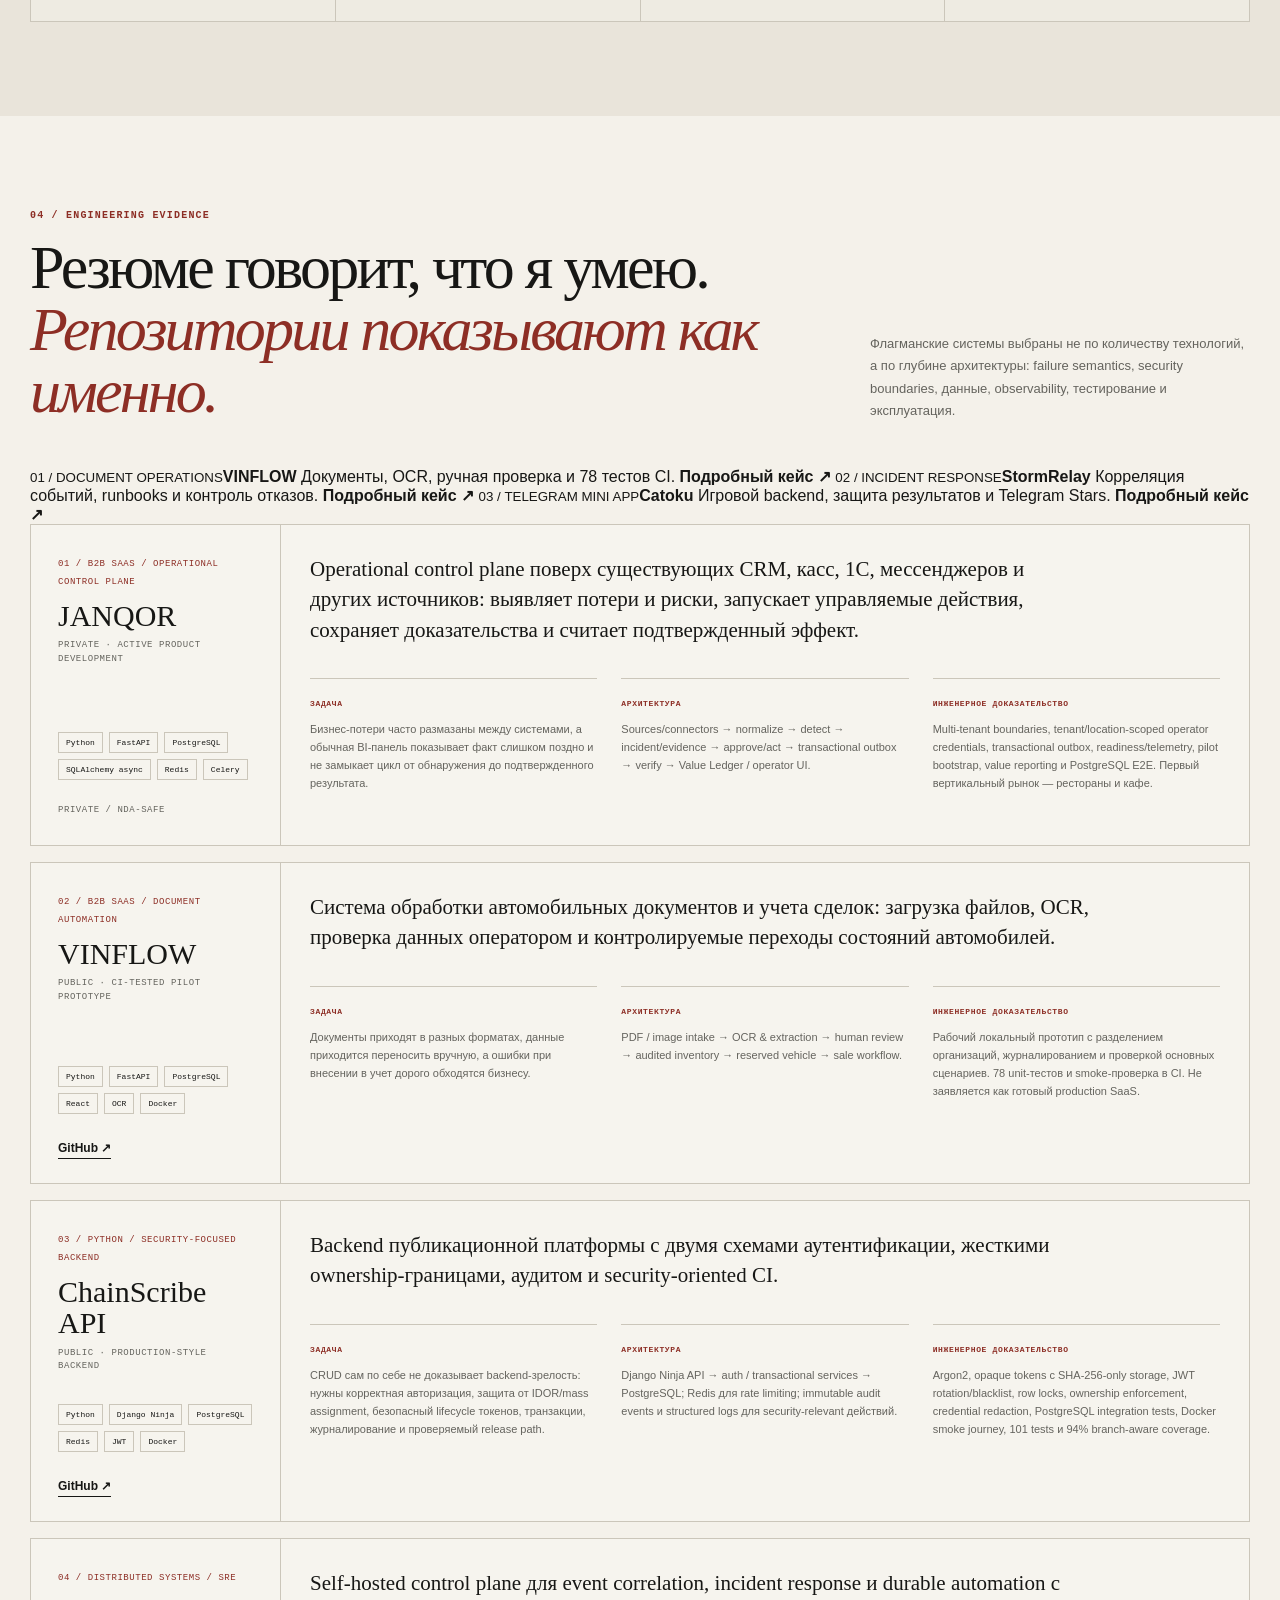
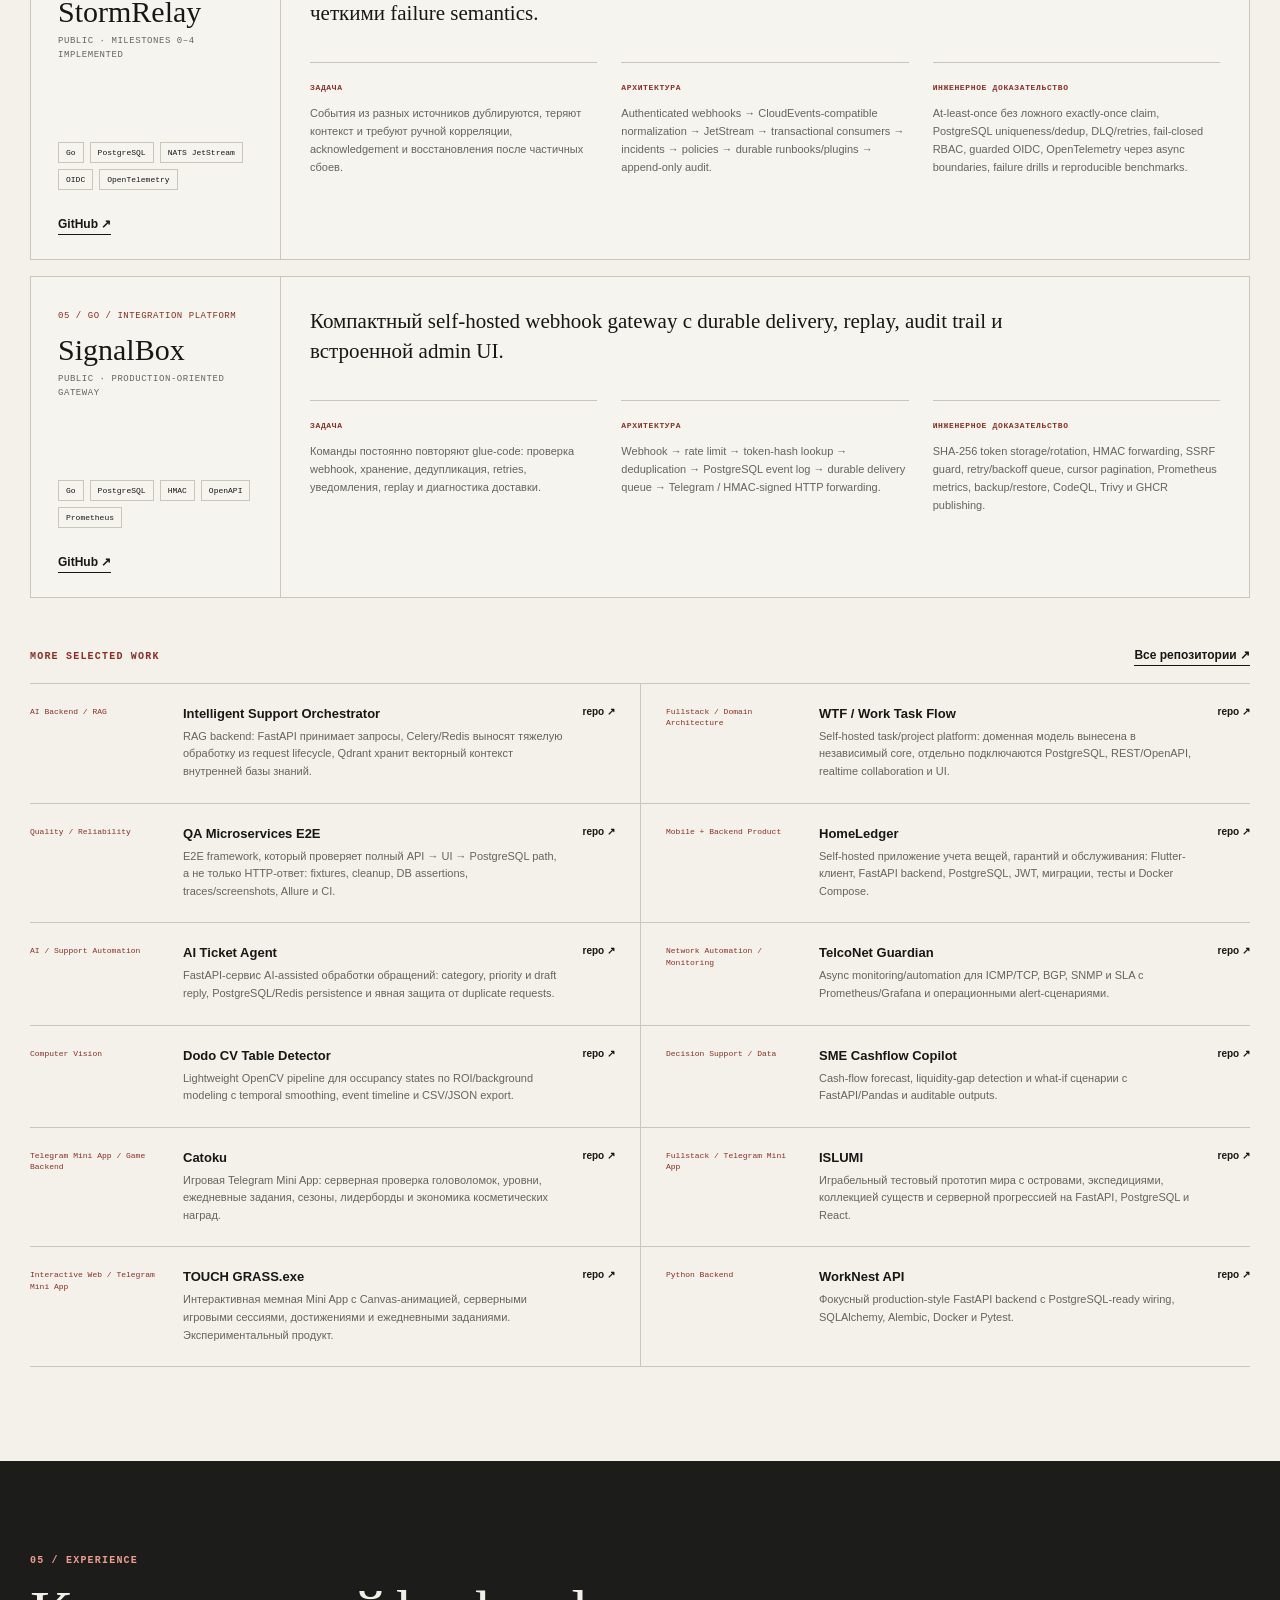
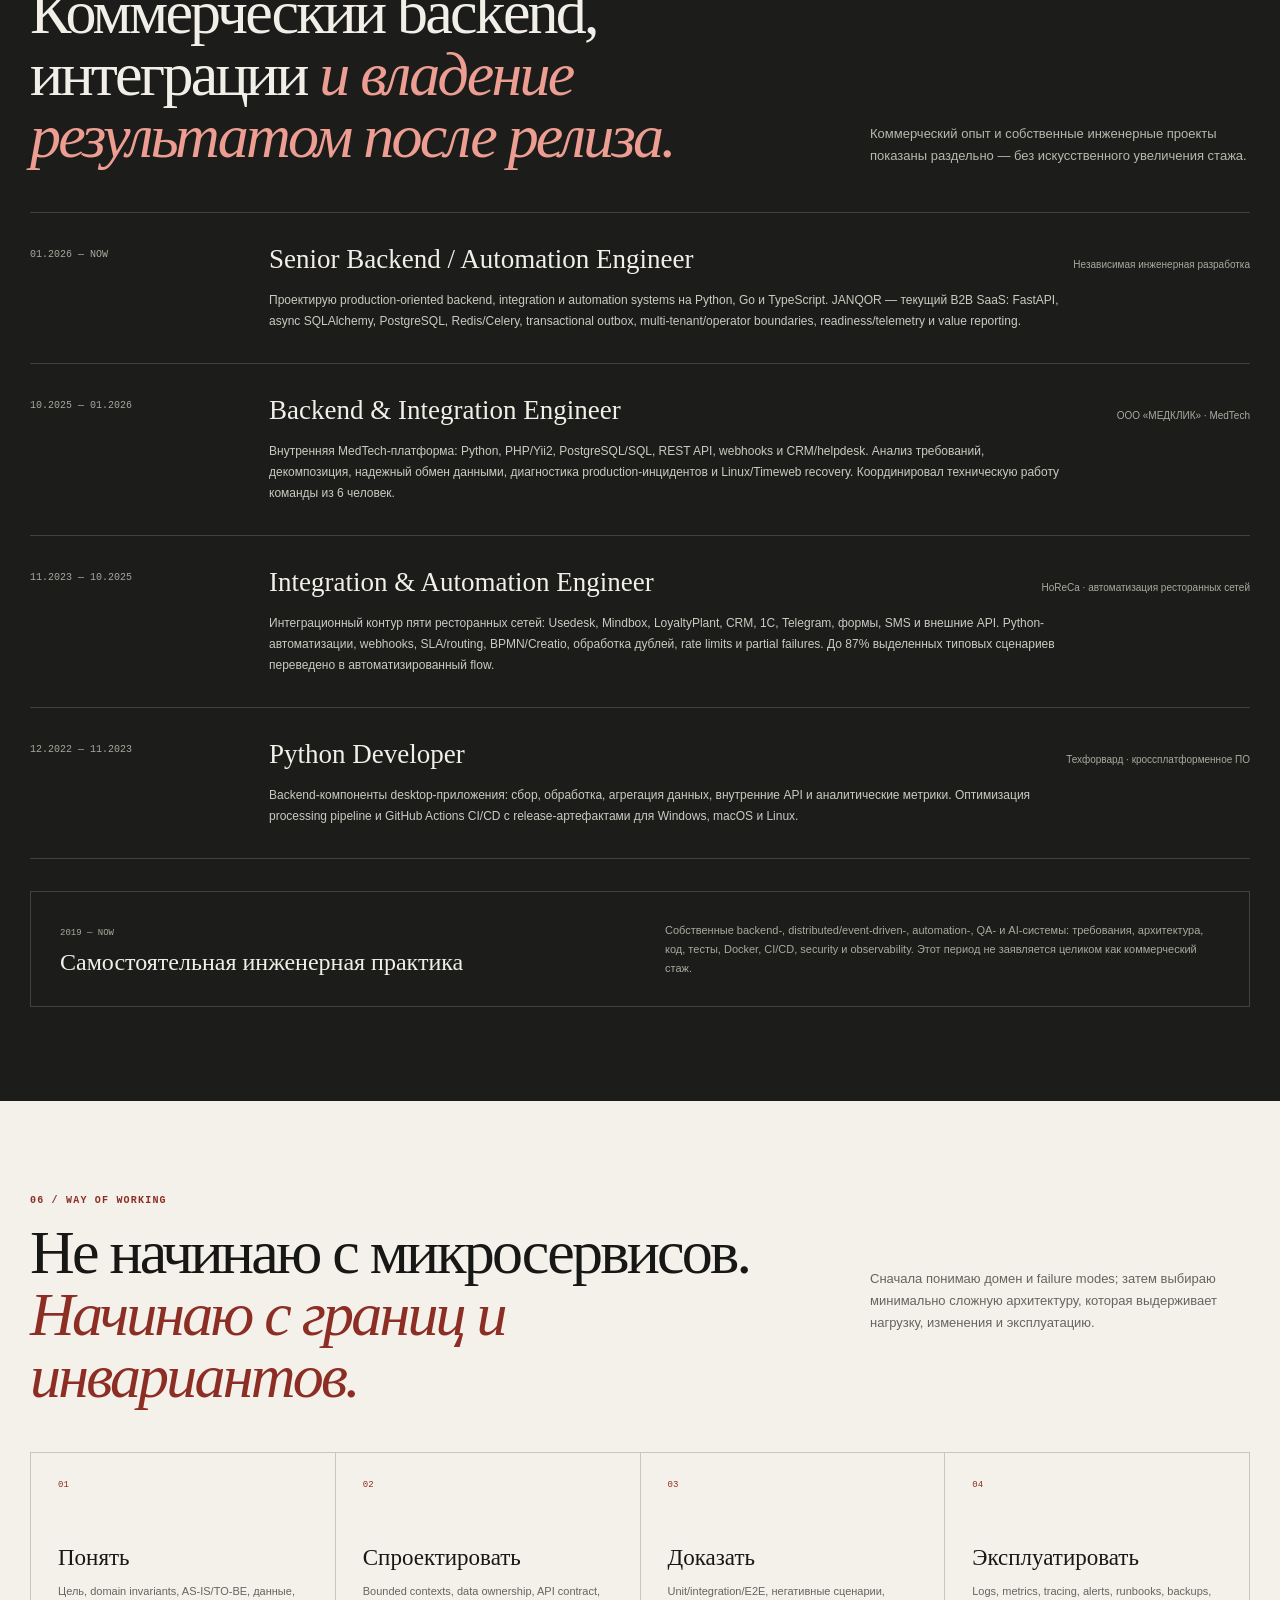
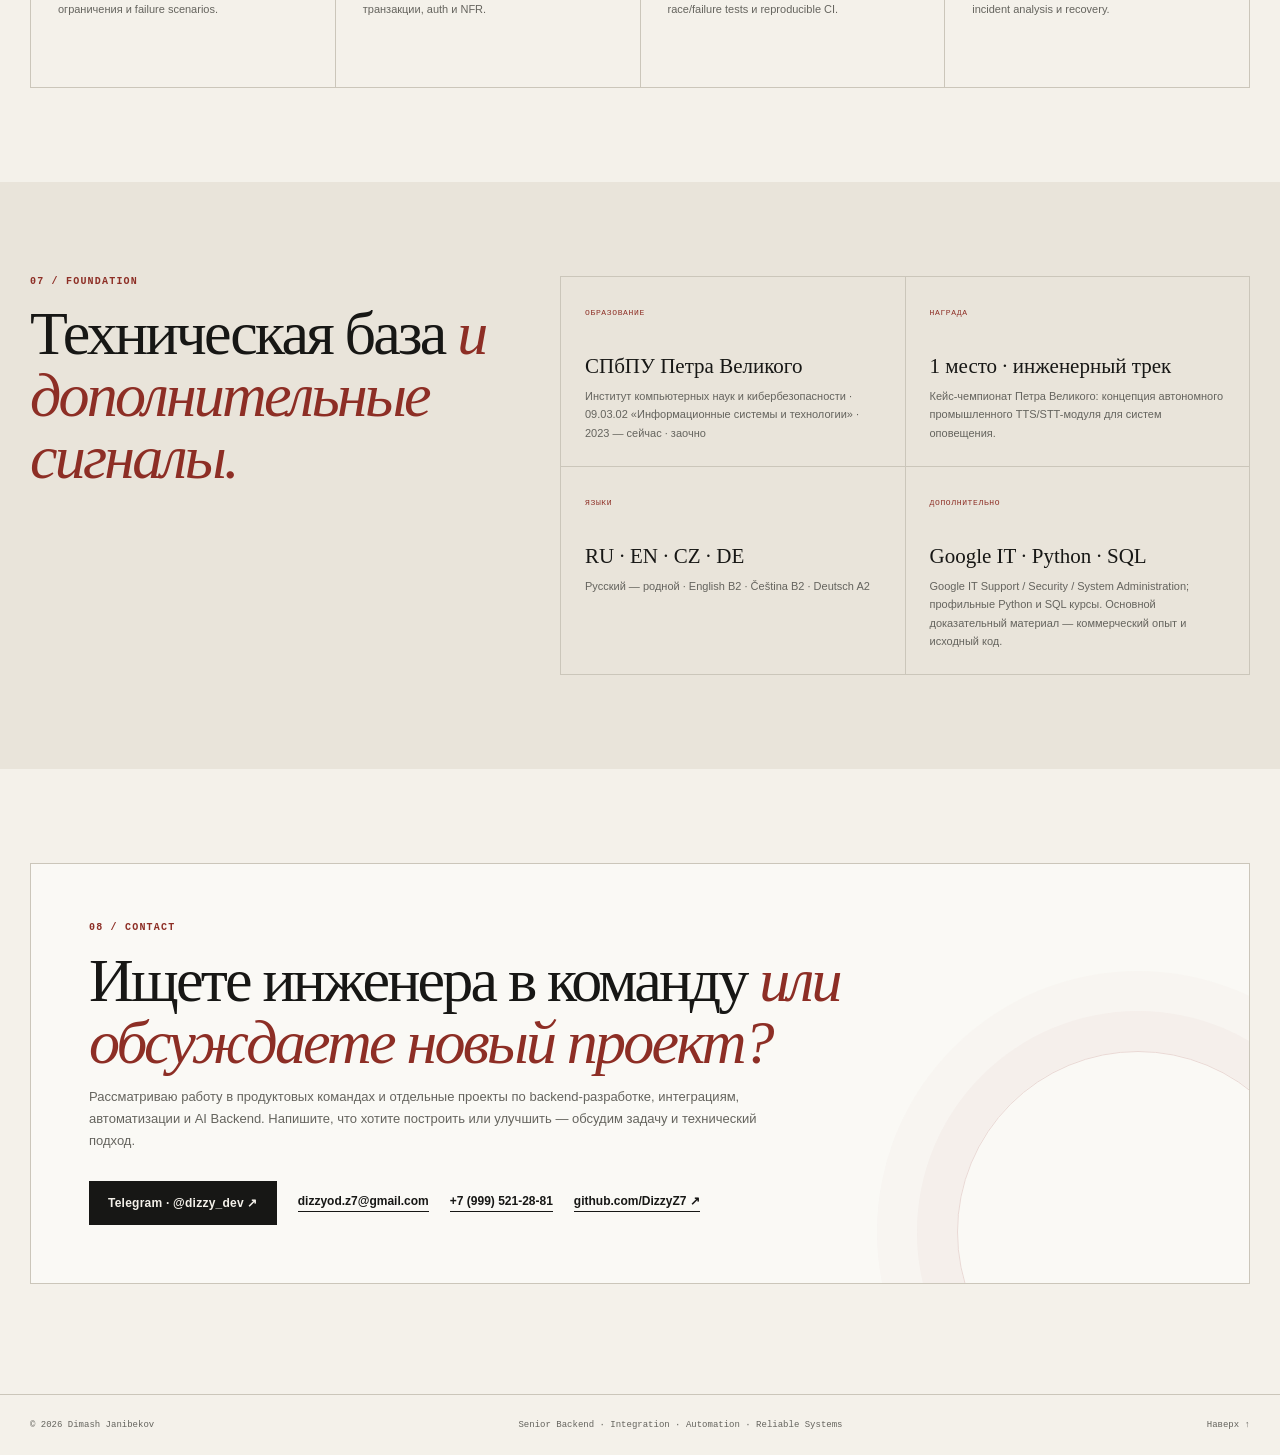
==== commit 7c02a53b: "Portfolio: wire case studies into index.html" ====
--- a/index.html
+++ b/index.html
@@ -20,7 +20,7 @@
   <meta property="og:image" content="https://dizzyz7.github.io/dimashjanibekov.github.io/IMG_5457.png">
   <meta property="og:image:alt" content="Димаш Джанибеков">
   <meta name="twitter:card" content="summary_large_image">
-  <link rel="stylesheet" href="styles.css?v=20261012">
+  <link rel="stylesheet" href="styles.css?v=20261013">
   <script type="application/ld+json">
     {
       "@context": "https://schema.org",
@@ -256,6 +256,23 @@
           </div>
           <p data-ru="Флагманские системы выбраны не по количеству технологий, а по глубине архитектуры: failure semantics, security boundaries, данные, observability, тестирование и эксплуатация." data-en="Flagship systems are selected for architectural depth rather than technology count: failure semantics, security boundaries, data, observability, testing and operations.">Флагманские системы выбраны не по количеству технологий, а по глубине архитектуры: failure semantics, security boundaries, данные, observability, тестирование и эксплуатация.</p>
         </div>
+        <div class="case-spotlights" aria-label="Selected engineering case studies">
+          <a class="case-spotlight" href="cases/vinflow.html">
+            <small>01 / DOCUMENT OPERATIONS</small><b>VINFLOW</b>
+            <span data-ru="Документы, OCR, ручная проверка и 78 тестов CI." data-en="Document intake, OCR, human review and 78 CI tests.">Документы, OCR, ручная проверка и 78 тестов CI.</span>
+            <strong data-ru="Подробный кейс ↗" data-en="Read case study ↗">Подробный кейс ↗</strong>
+          </a>
+          <a class="case-spotlight" href="cases/stormrelay.html">
+            <small>02 / INCIDENT RESPONSE</small><b>StormRelay</b>
+            <span data-ru="Корреляция событий, runbooks и контроль отказов." data-en="Event correlation, runbooks and failure handling.">Корреляция событий, runbooks и контроль отказов.</span>
+            <strong data-ru="Подробный кейс ↗" data-en="Read case study ↗">Подробный кейс ↗</strong>
+          </a>
+          <a class="case-spotlight" href="cases/catoku.html">
+            <small>03 / TELEGRAM MINI APP</small><b>Catoku</b>
+            <span data-ru="Игровой backend, защита результатов и Telegram Stars." data-en="Game backend, score integrity and Telegram Stars.">Игровой backend, защита результатов и Telegram Stars.</span>
+            <strong data-ru="Подробный кейс ↗" data-en="Read case study ↗">Подробный кейс ↗</strong>
+          </a>
+        </div>
         <div class="featured" id="featured"></div>
         <div class="more-work">
           <div class="more-work__head">
@@ -388,7 +405,7 @@
     </div>
   </footer>
 
-  <script src="projects.js?v=20261012"></script>
-  <script src="script.js?v=20261012"></script>
+  <script src="projects.js?v=20261013"></script>
+  <script src="script.js?v=20261013"></script>
 </body>
 </html>
--- a/styles.css
+++ b/styles.css
@@ -763,6 +763,65 @@
   display: flex;
   justify-content: space-between;
   gap: 20px;
+}
+
+
+/* Distinct engineering focus: useful to both project teams and hiring managers. */
+.focus-section { background: var(--surface); }
+.focus-grid {
+  display: grid;
+  grid-template-columns: repeat(4, minmax(0, 1fr));
+  border: 1px solid var(--line);
+  border-right: 0;
+}
+.focus-card {
+  min-width: 0;
+  min-height: 250px;
+  padding: 29px 25px 32px;
+  border-right: 1px solid var(--line);
+  background: rgba(255,255,255,.2);
+  transition: background .2s ease;
+}
+.focus-card:hover { background: var(--paper); }
+.focus-card__index {
+  color: var(--accent);
+  font: 700 10px/1.5 var(--mono);
+  letter-spacing: .09em;
+}
+.focus-card h3 {
+  margin: 33px 0 15px;
+  font: 400 clamp(23px, 2.6vw, 30px)/1.08 var(--serif);
+}
+.focus-card p {
+  margin: 0;
+  color: var(--muted);
+  font-size: 12px;
+  line-height: 1.7;
+}
+.focus-outro {
+  display: flex;
+  align-items: center;
+  justify-content: space-between;
+  gap: 20px;
+  padding: 24px 0 0;
+}
+.focus-outro p { margin: 0; color: var(--muted); font-size: 12px; line-height: 1.6; }
+.focus-outro a { white-space: nowrap; }
+@media (max-width: 1050px) {
+  .focus-grid { grid-template-columns: repeat(2, minmax(0, 1fr)); }
+  .focus-card { border-bottom: 1px solid var(--line); }
+  .focus-card:nth-child(n+3) { border-bottom: 0; }
+}
+@media (max-width: 600px) {
+  .focus-grid { grid-template-columns: 1fr; }
+  .focus-card { min-height: auto; border-bottom: 1px solid var(--line) !important; padding: 24px; }
+  .focus-card:last-child { border-bottom: 0 !important; }
+  .focus-card h3 { margin-top: 18px; }
+  .focus-outro { align-items: flex-start; flex-direction: column; }
+}
+@media print {
+  .focus-card { min-height: auto; break-inside: avoid; }
+  .focus-outro { display: none; }
 }
 
 @media (max-width: 1050px) {
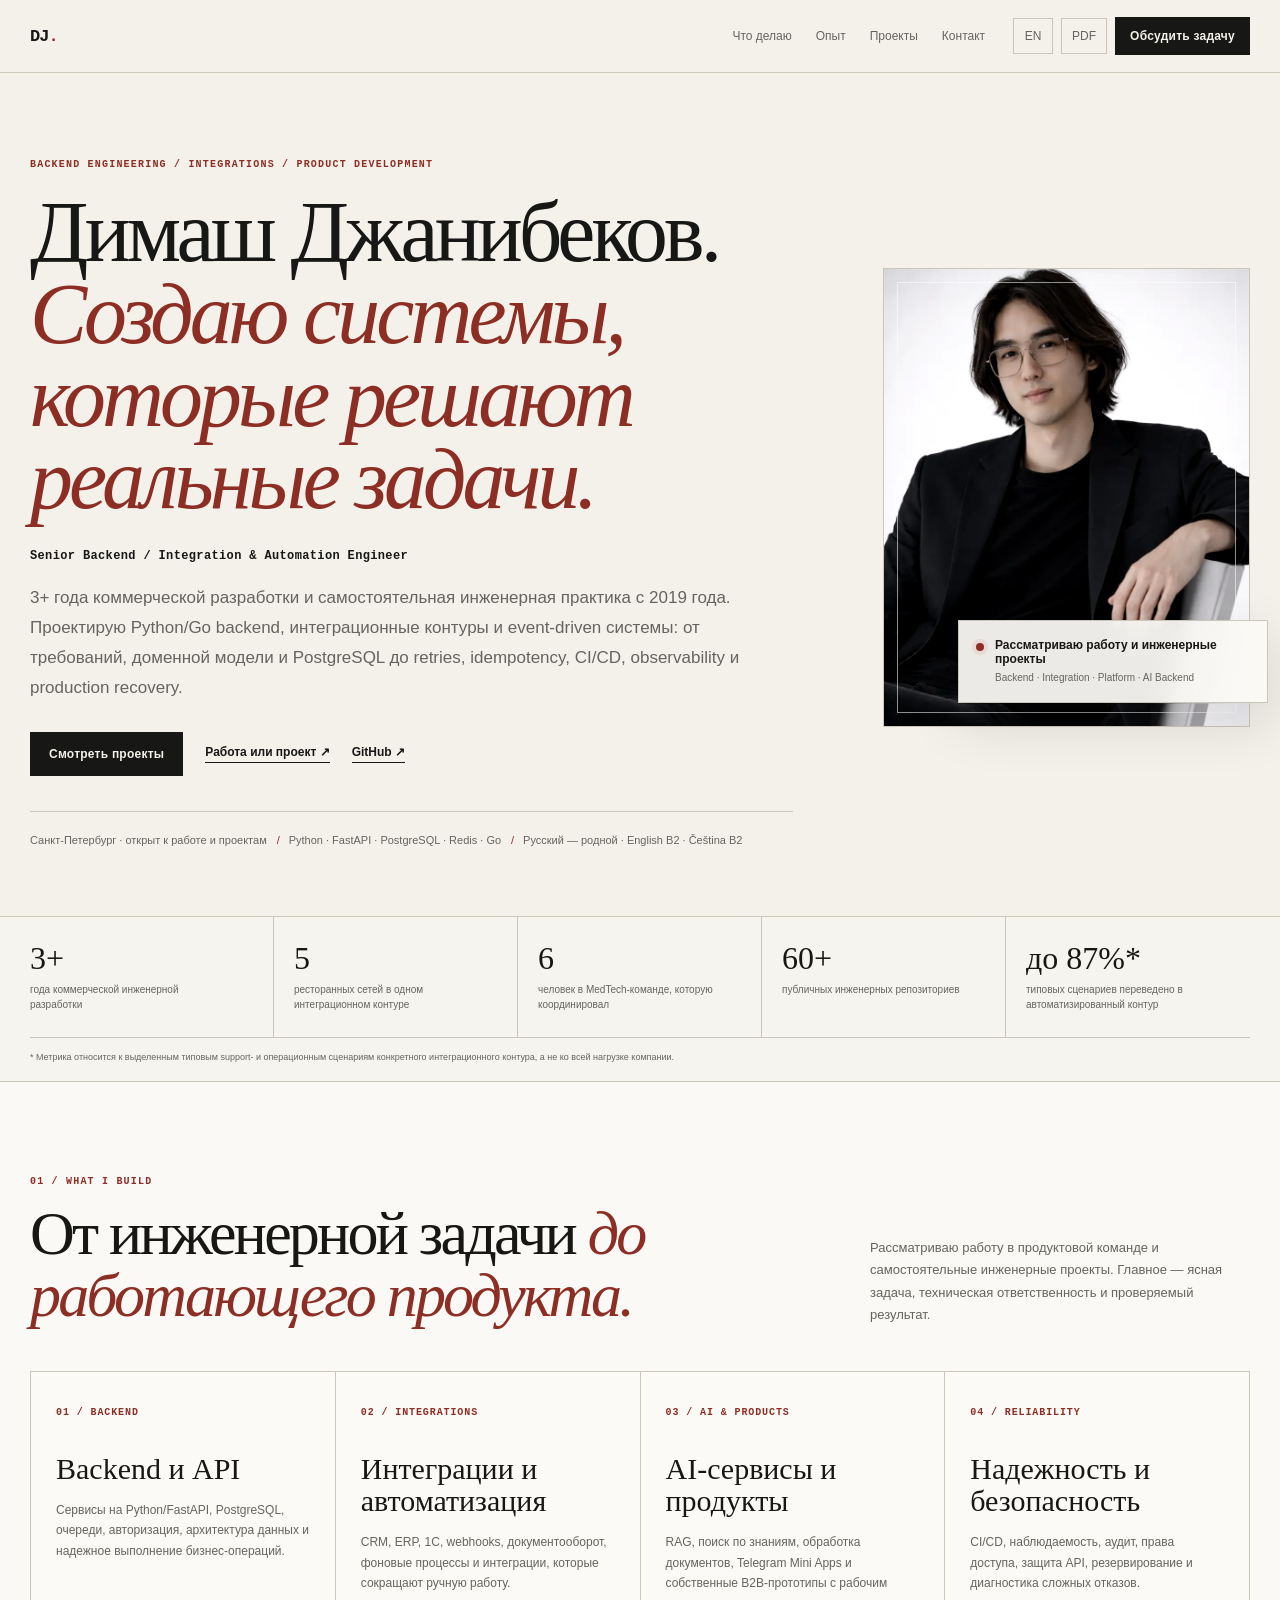
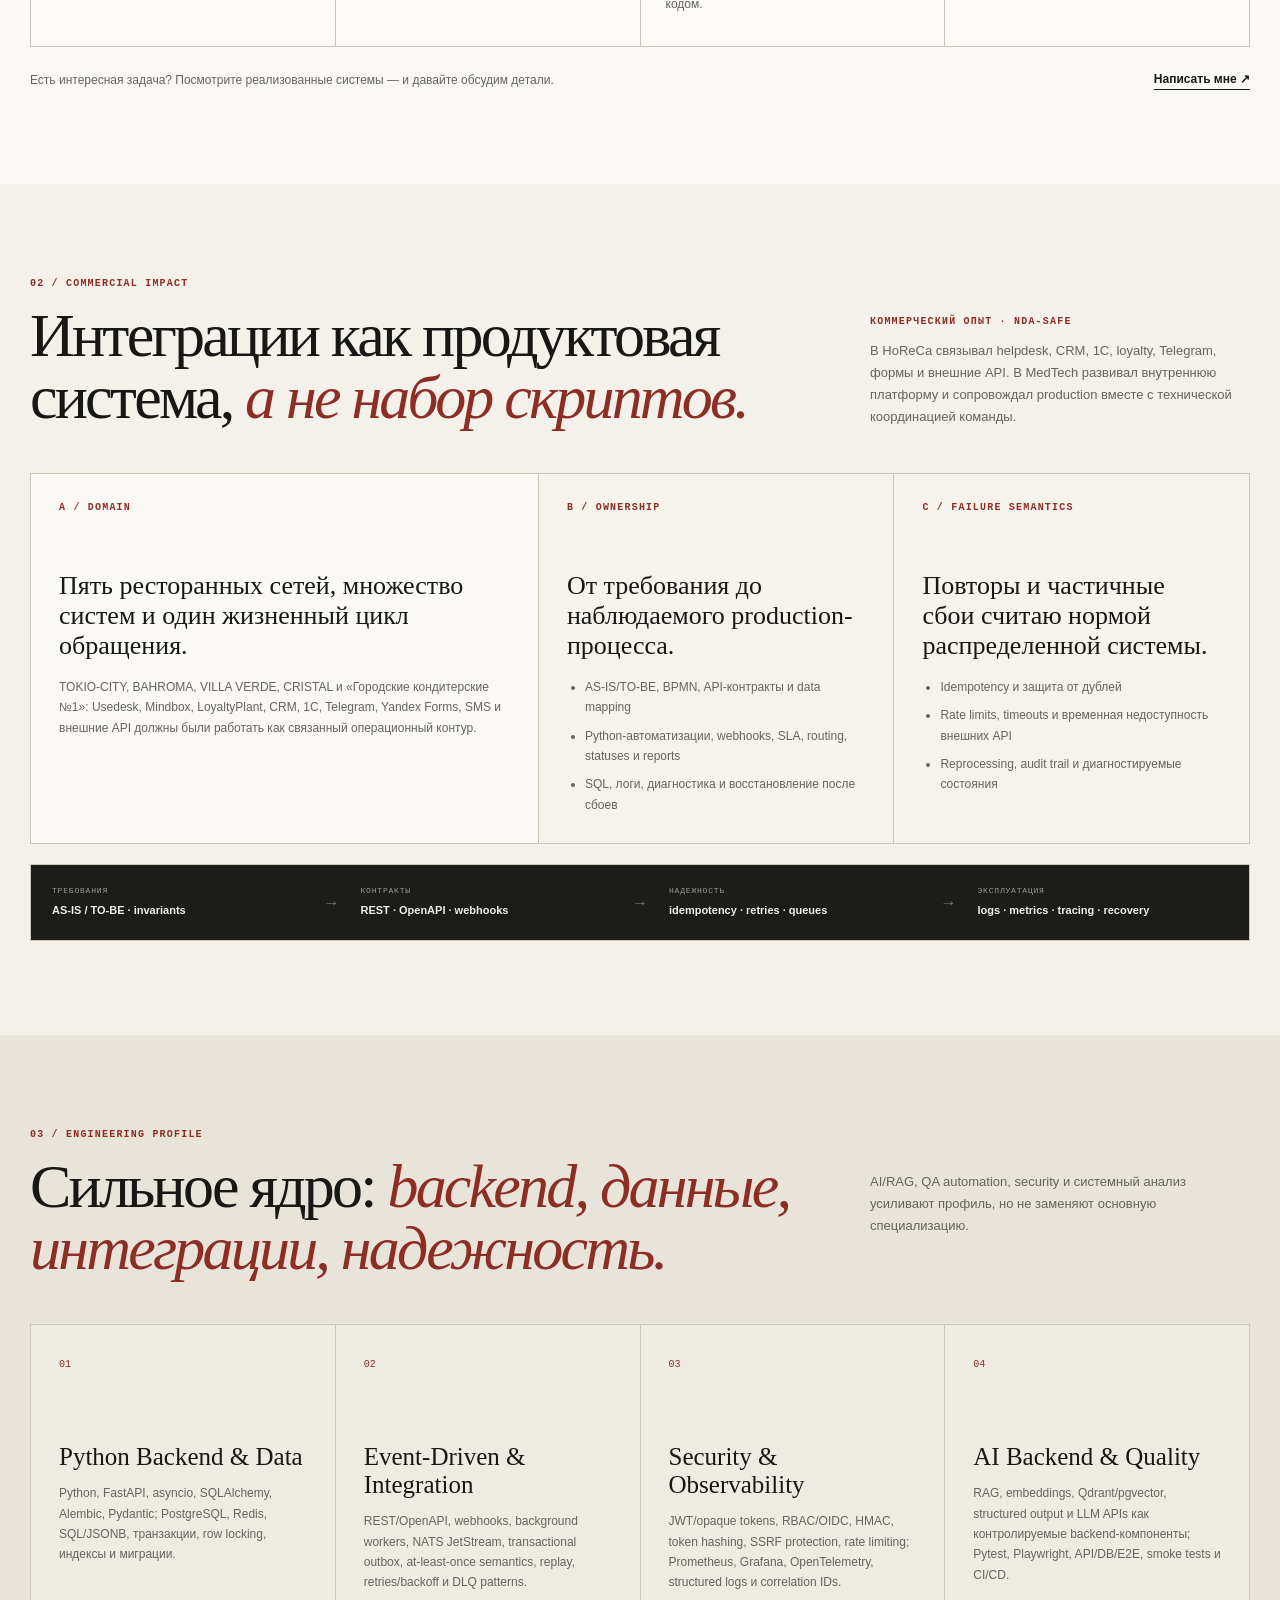
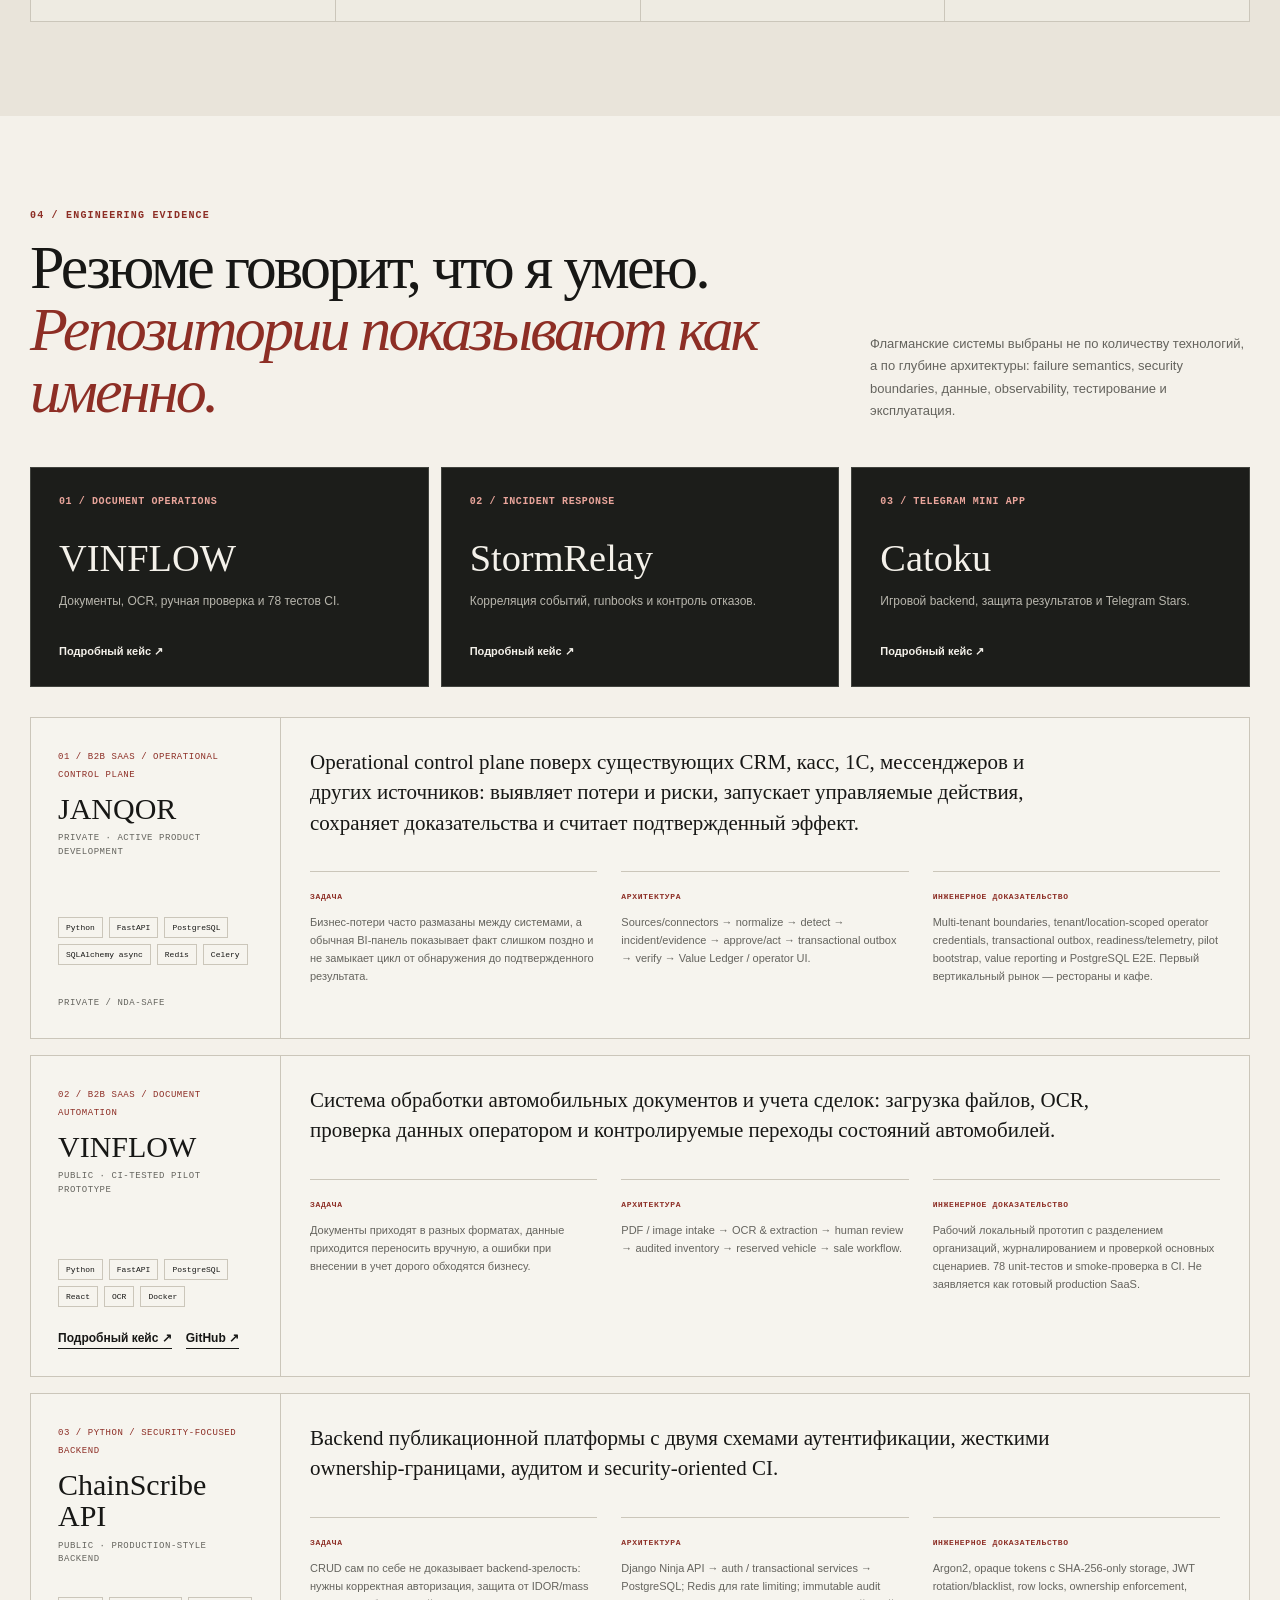
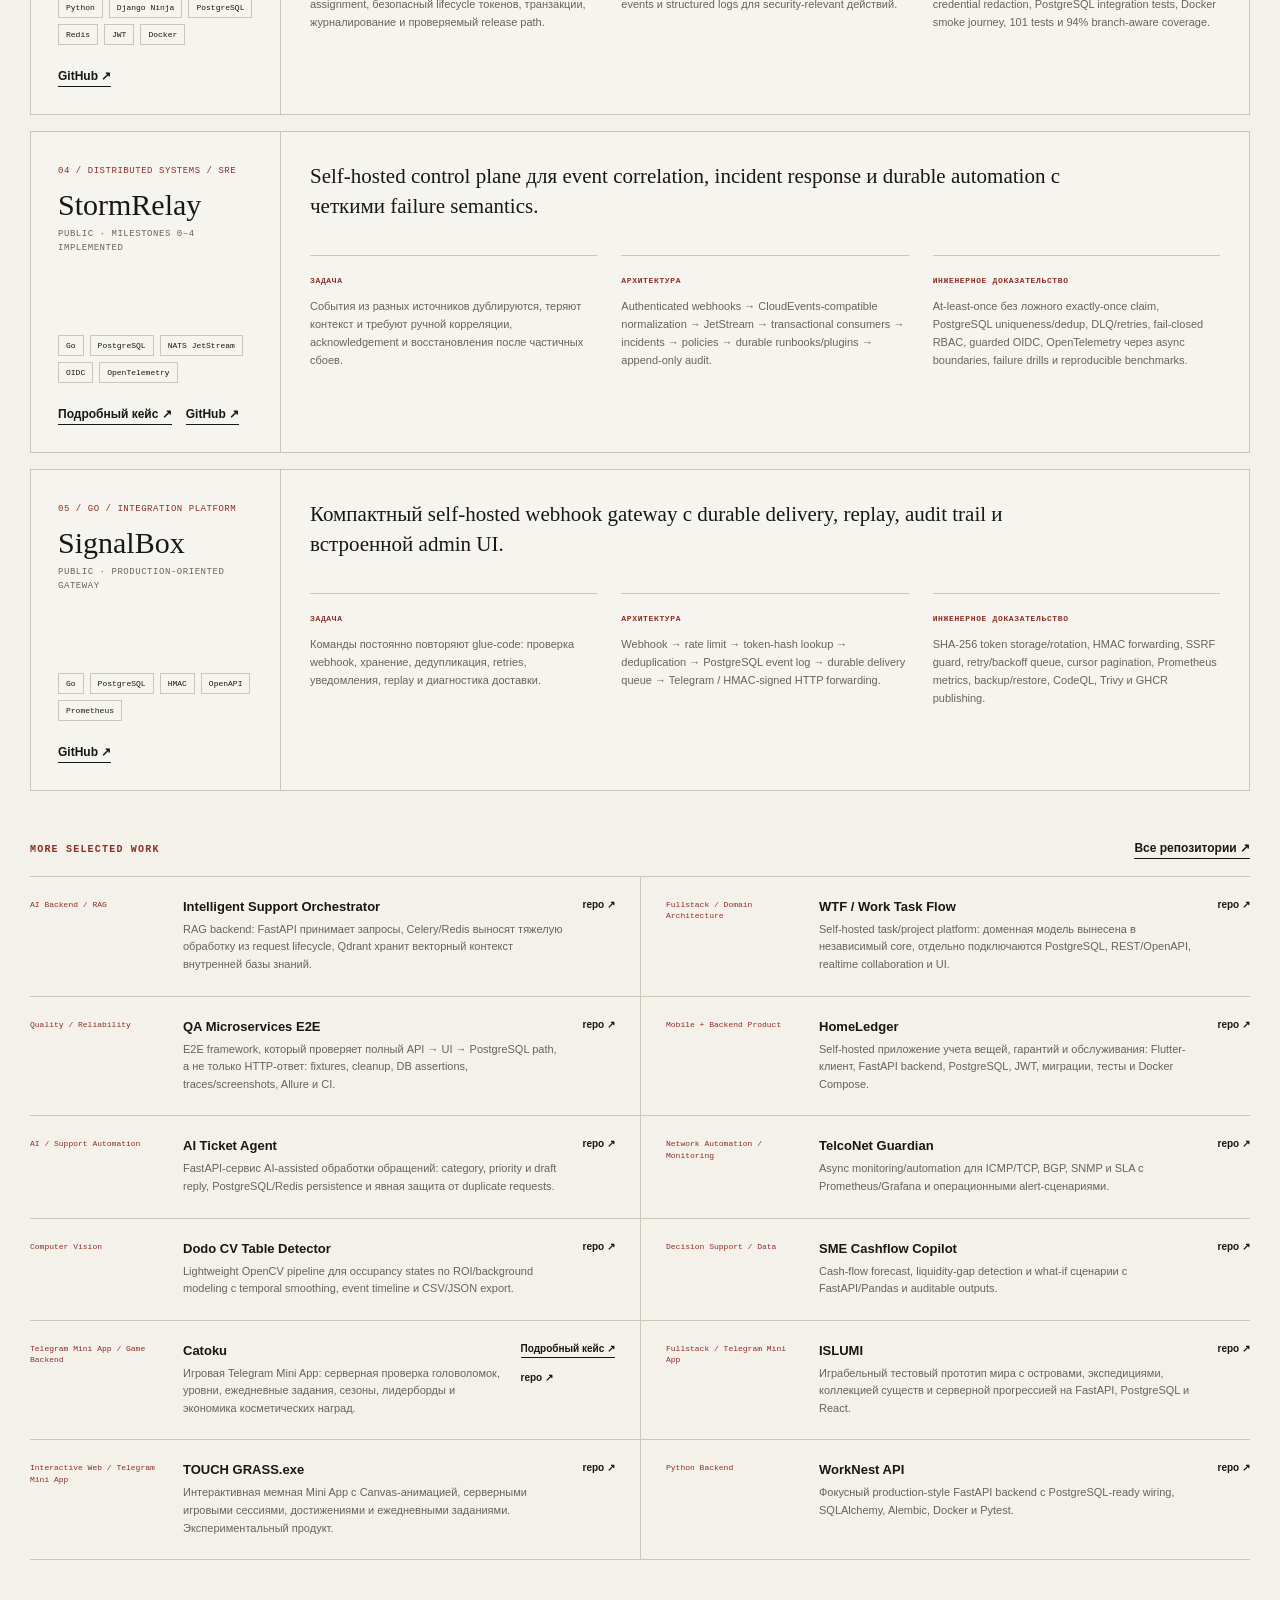
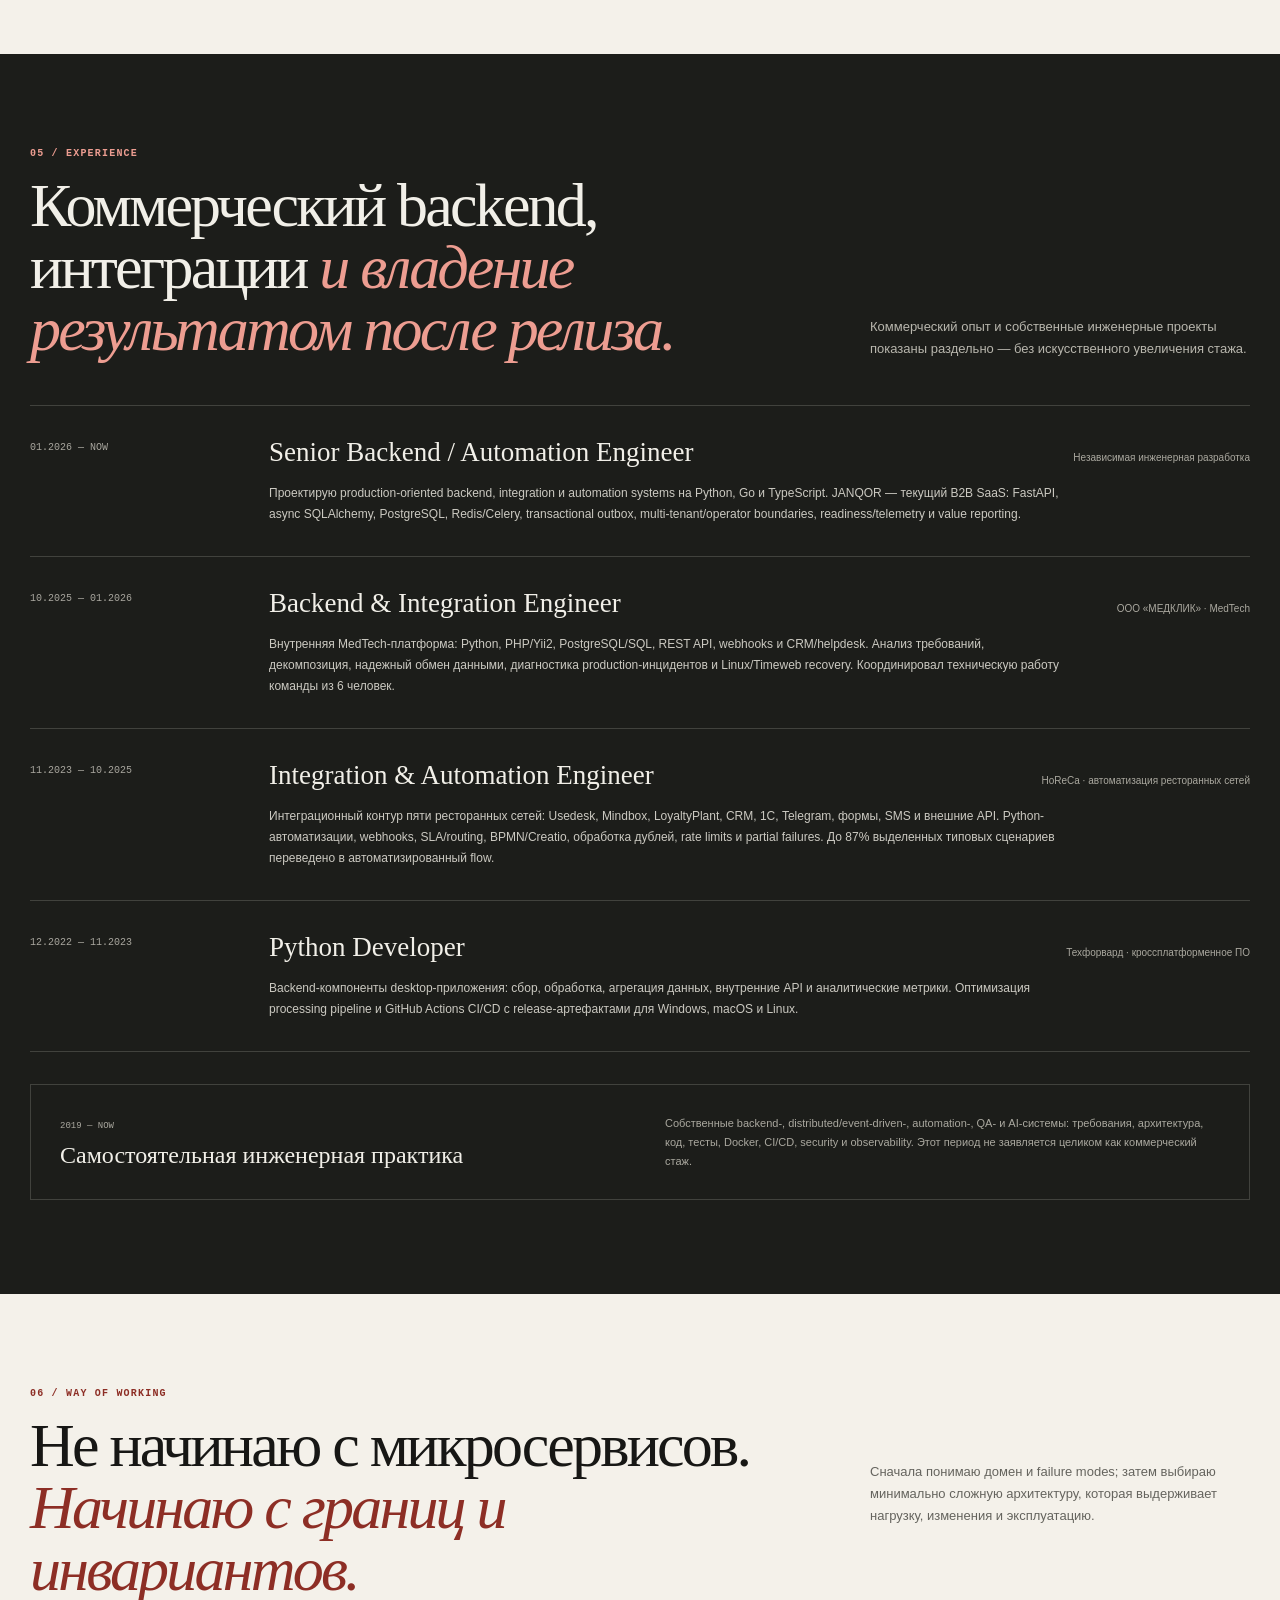
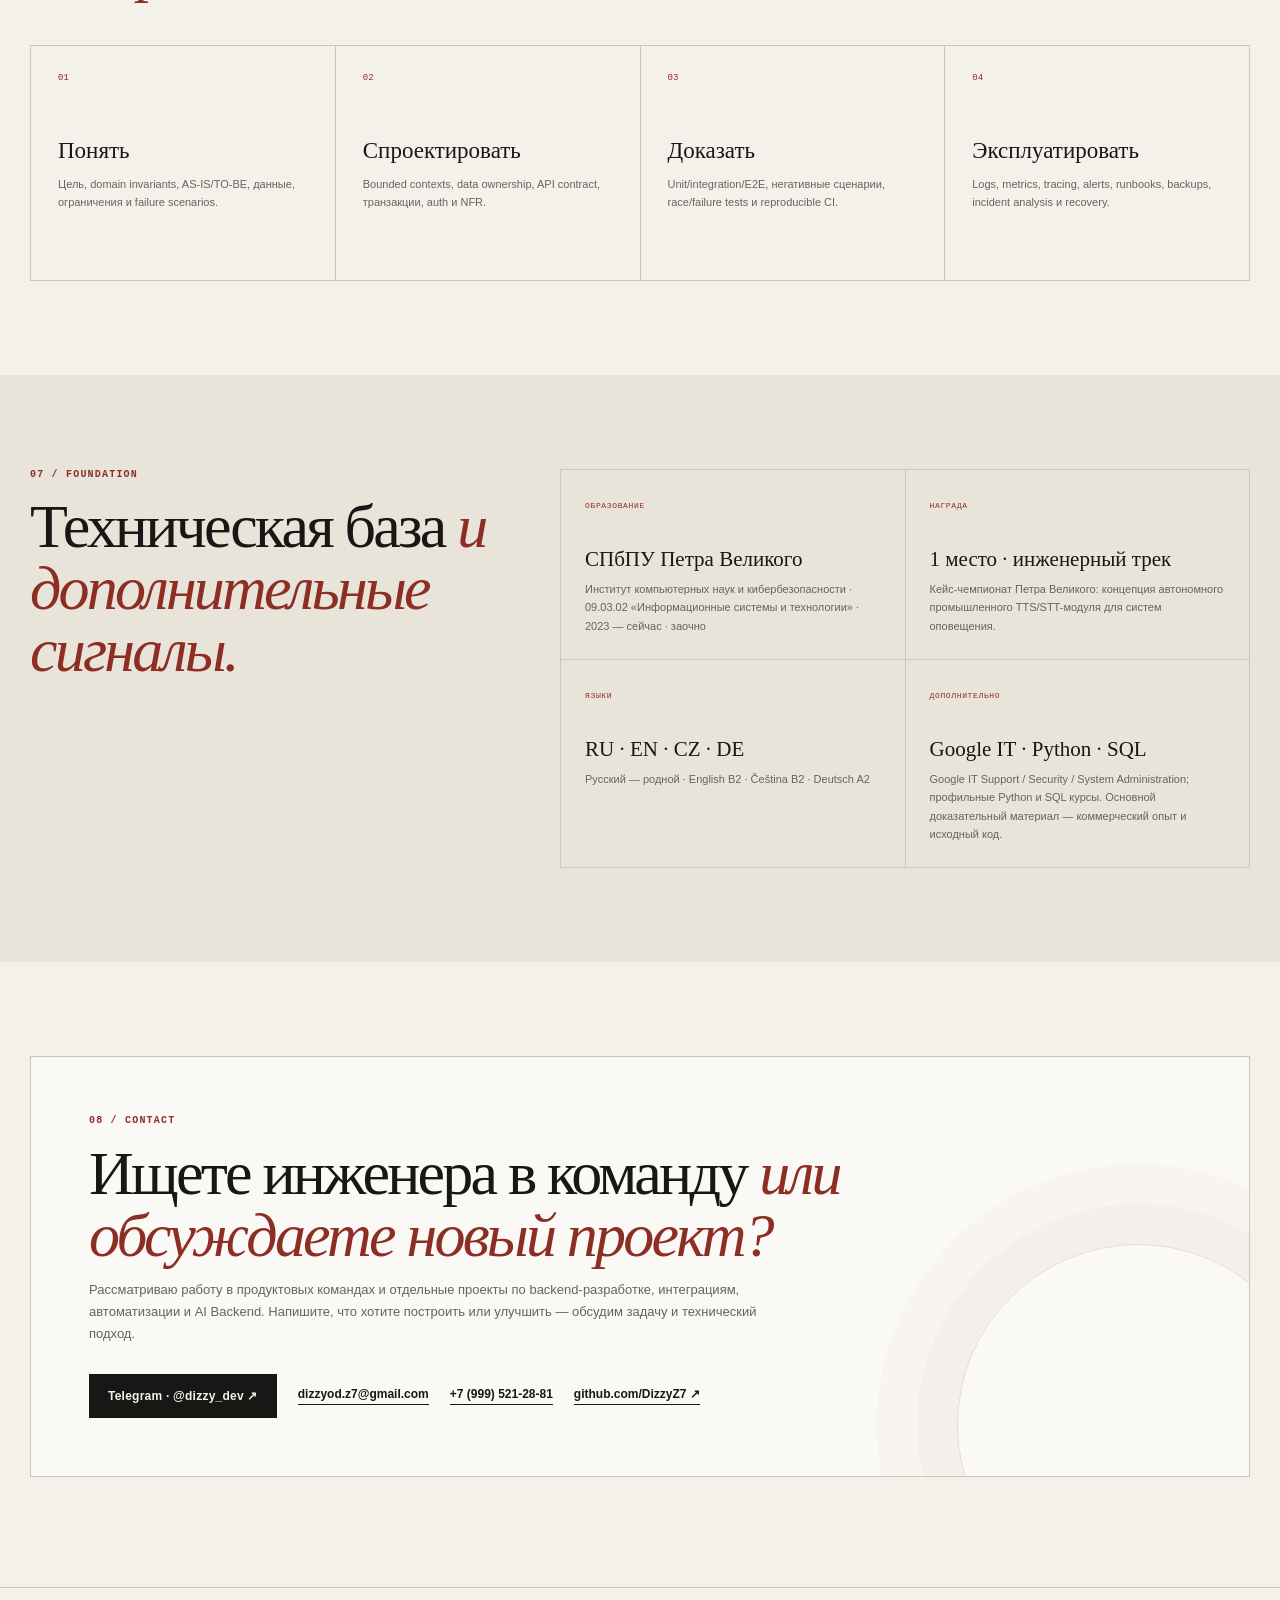
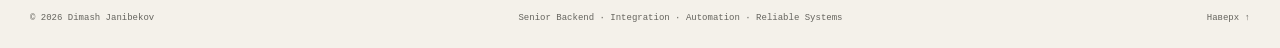
==== commit 98c287ff: "feat: load accessible interaction styles" ====
--- a/index.html
+++ b/index.html
@@ -21,6 +21,7 @@
   <meta property="og:image:alt" content="Димаш Джанибеков">
   <meta name="twitter:card" content="summary_large_image">
   <link rel="stylesheet" href="styles.css?v=20261013">
+  <link rel="stylesheet" href="accessibility.css?v=20261023">
   <script type="application/ld+json">
     {
       "@context": "https://schema.org",
--- a/styles.css
+++ b/styles.css
@@ -954,3 +954,20 @@
   .timeline time,
   .independent p { color: #222; }
 }
+
+/* Case studies are static links and remain available with JS disabled. */
+.case-spotlights{display:grid;grid-template-columns:repeat(3,minmax(0,1fr));gap:12px;margin:0 0 30px}
+.case-spotlight{display:flex;flex-direction:column;gap:12px;min-height:220px;background:var(--dark);color:#f4f1ea;padding:28px;border:1px solid #41433e;transition:transform .2s ease,background .2s ease}
+.case-spotlight:hover{background:#292c27;transform:translateY(-3px)}
+.case-spotlight small{color:#e9a59b;font:700 10px var(--mono);letter-spacing:.06em}
+.case-spotlight b{font:400 clamp(27px,3vw,39px) var(--serif);margin-top:17px}
+.case-spotlight>span{color:var(--dark-muted);font-size:12px;line-height:1.6}
+.case-spotlight strong{font-size:11px;margin-top:auto;padding-top:14px}
+.project__links,.work__links{display:flex;flex-wrap:wrap;gap:14px;align-items:center}
+.project__links .text-link{white-space:nowrap}
+.work__links{flex-direction:column;align-items:flex-start;align-self:start}
+.work__links .text-link{font-size:10px;white-space:nowrap}
+@media(max-width:1050px){.case-spotlights{grid-template-columns:repeat(2,minmax(0,1fr))}}
+@media(max-width:760px){.case-spotlights{grid-template-columns:1fr}.case-spotlight{min-height:185px}.work__links{grid-column:3}}
+@media(max-width:480px){.work__links{grid-column:2;grid-row:2 / span 2}}
+@media print{.case-spotlights{grid-template-columns:repeat(3,1fr)}.case-spotlight{min-height:130px;color:#000;background:#fff}.case-spotlight>span{color:#444}}
--- a/accessibility.css
+++ b/accessibility.css
@@ -0,0 +1,32 @@
+/* Progressive enhancement: accessible focus, motion and content rendering. */
+:where(a, button, input, select, textarea, [tabindex]):focus-visible {
+  outline: 3px solid var(--accent);
+  outline-offset: 4px;
+}
+:where(a, button) {
+  -webkit-tap-highlight-color: transparent;
+}
+@media (hover: hover) and (prefers-reduced-motion: no-preference) {
+  .button, .control, .text-link {
+    transition: transform 180ms ease, box-shadow 180ms ease, background-color 180ms ease;
+  }
+  .button:hover, .control:hover {
+    transform: translateY(-2px);
+  }
+  .button:active, .control:active {
+    transform: translateY(0);
+  }
+}
+@media (prefers-reduced-motion: reduce) {
+  html { scroll-behavior: auto !important; }
+  *, *::before, *::after {
+    animation-duration: 0.01ms !important;
+    animation-iteration-count: 1 !important;
+    transition-duration: 0.01ms !important;
+    scroll-behavior: auto !important;
+  }
+}
+@media print {
+  body::before { display: none !important; }
+  :where(a, button) { transition: none !important; }
+}
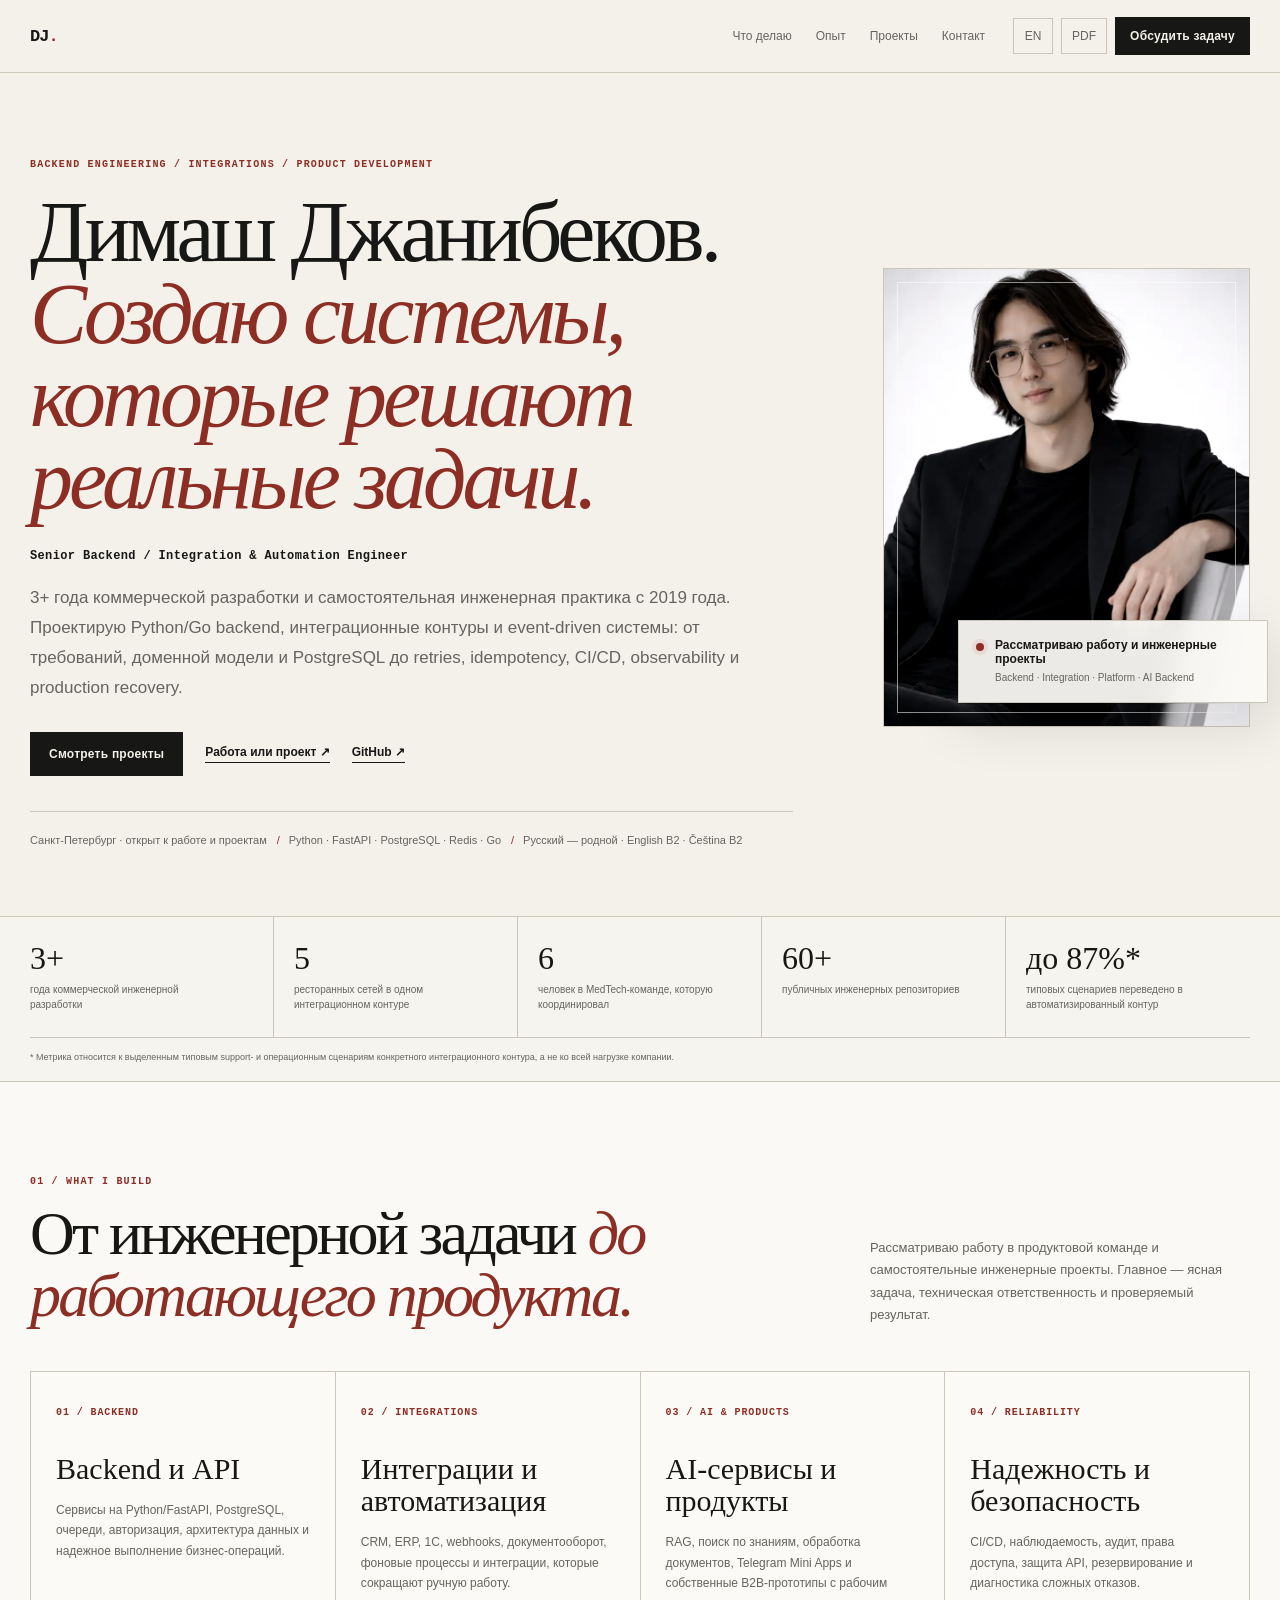
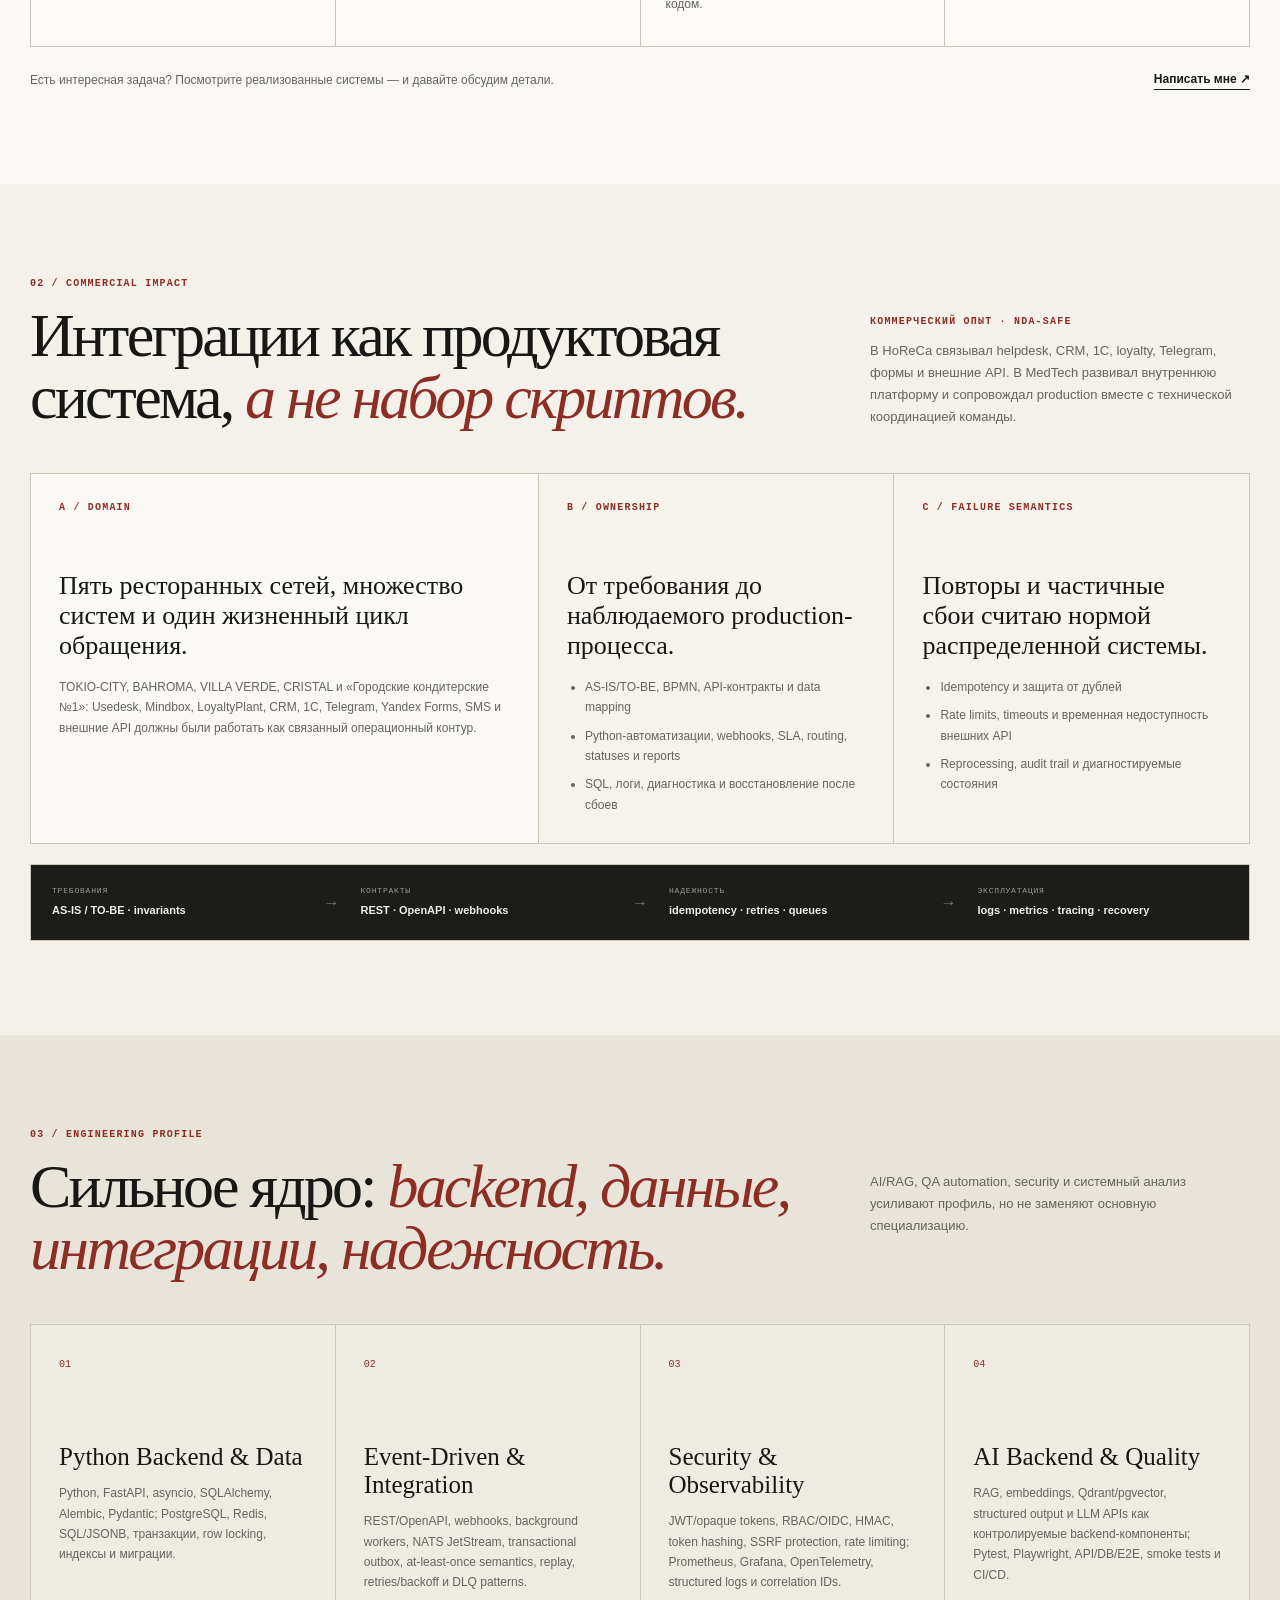
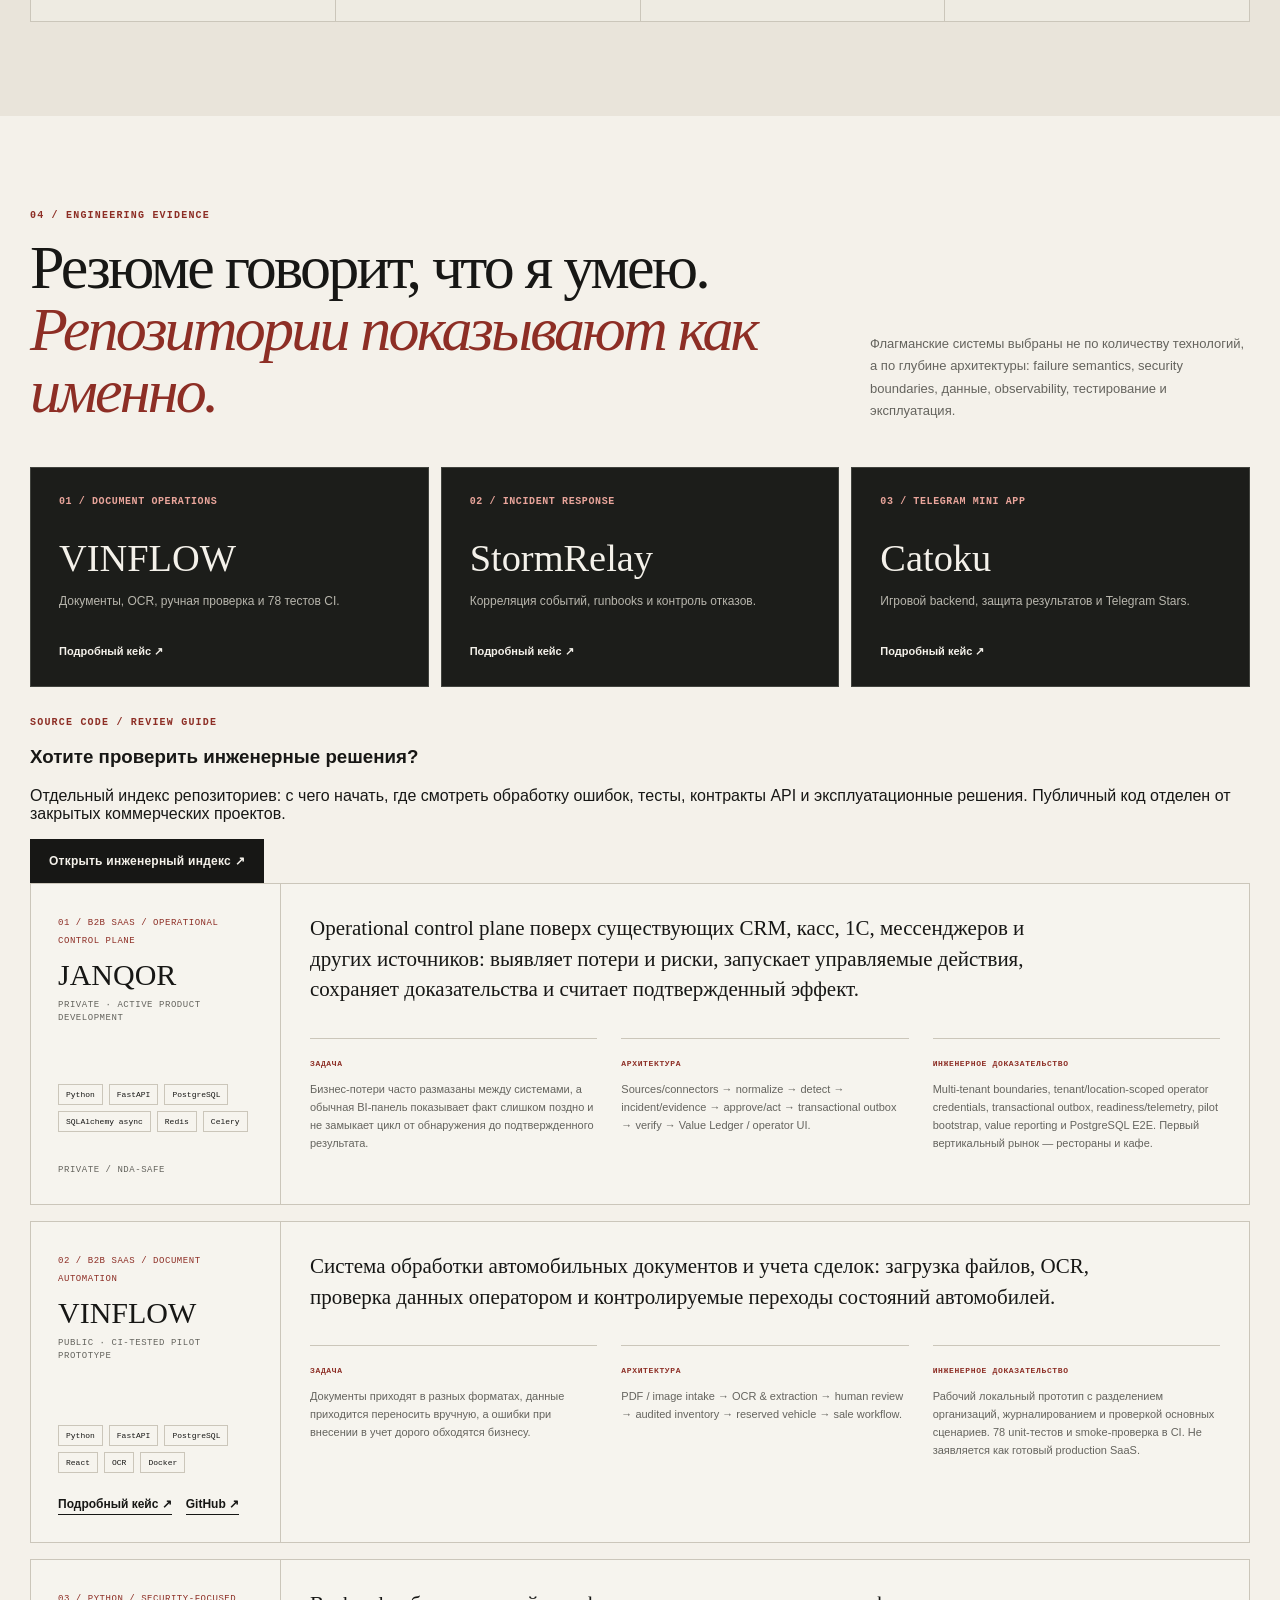
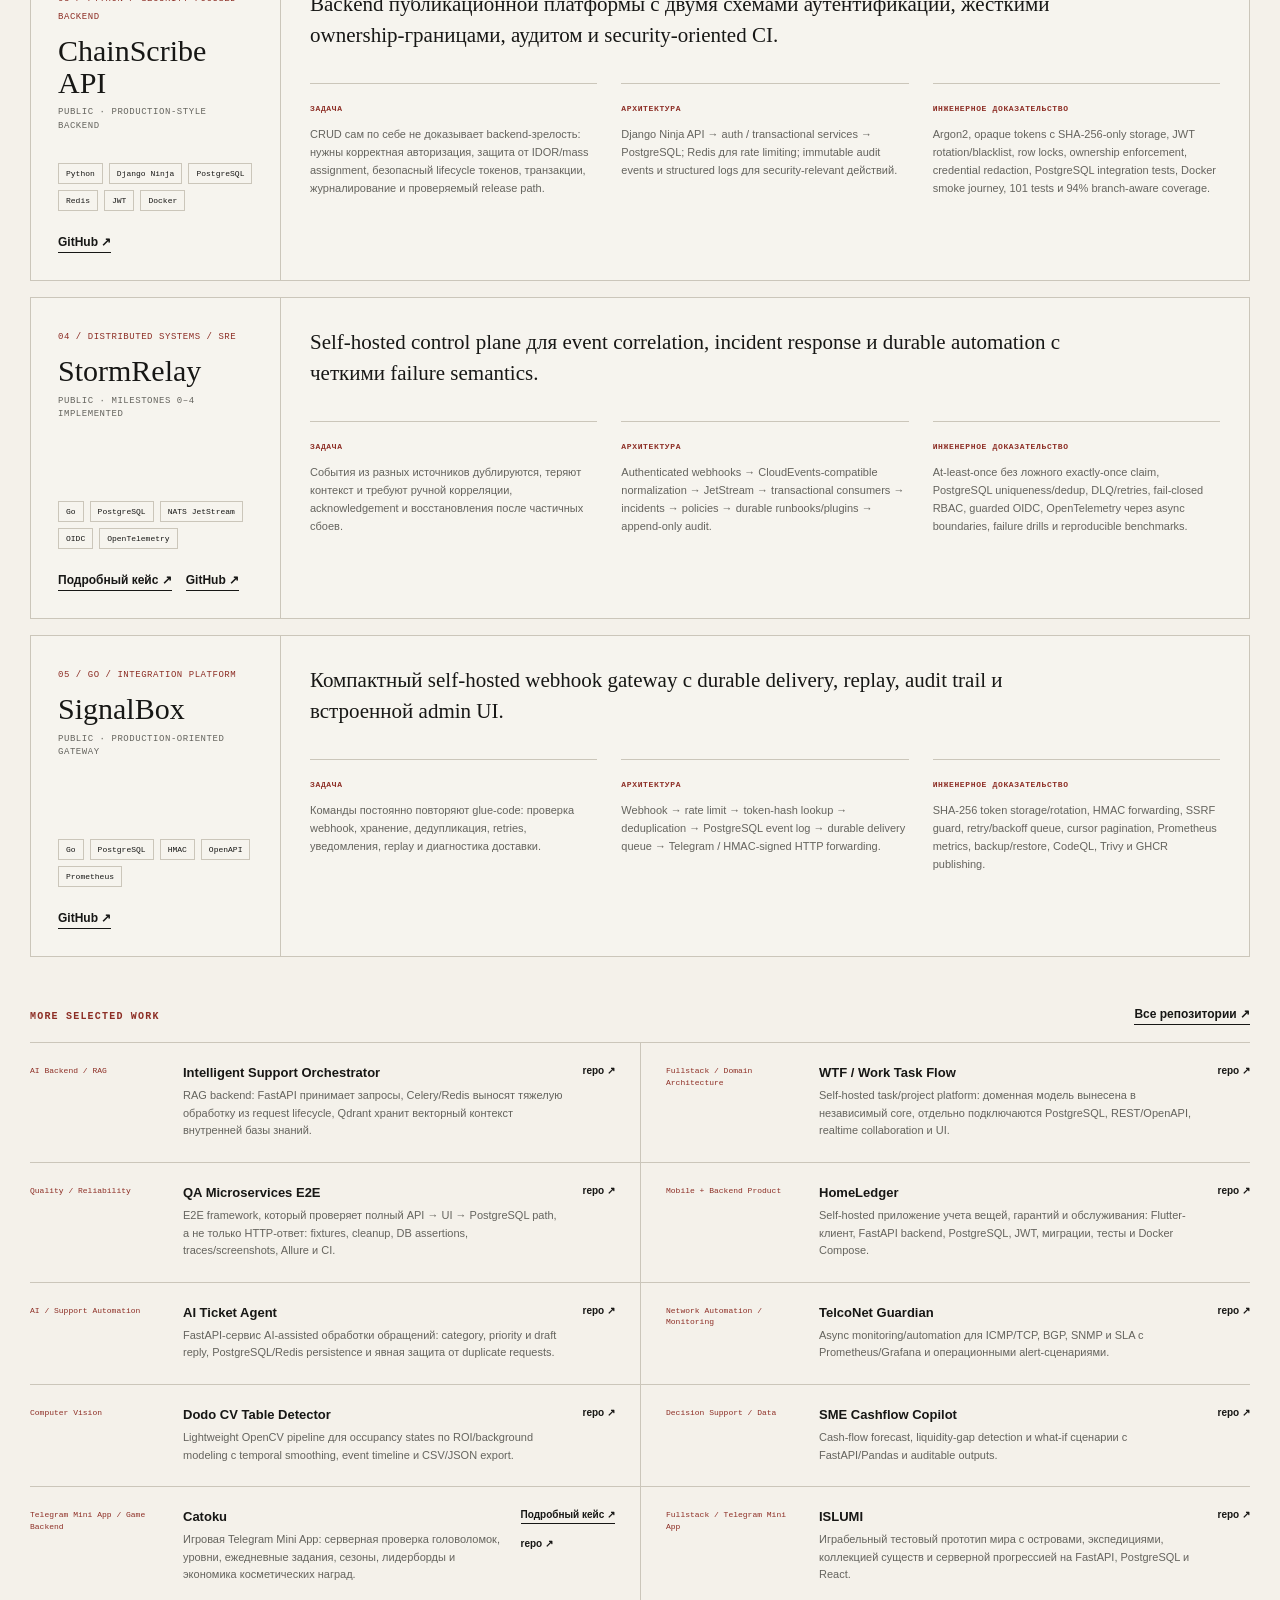
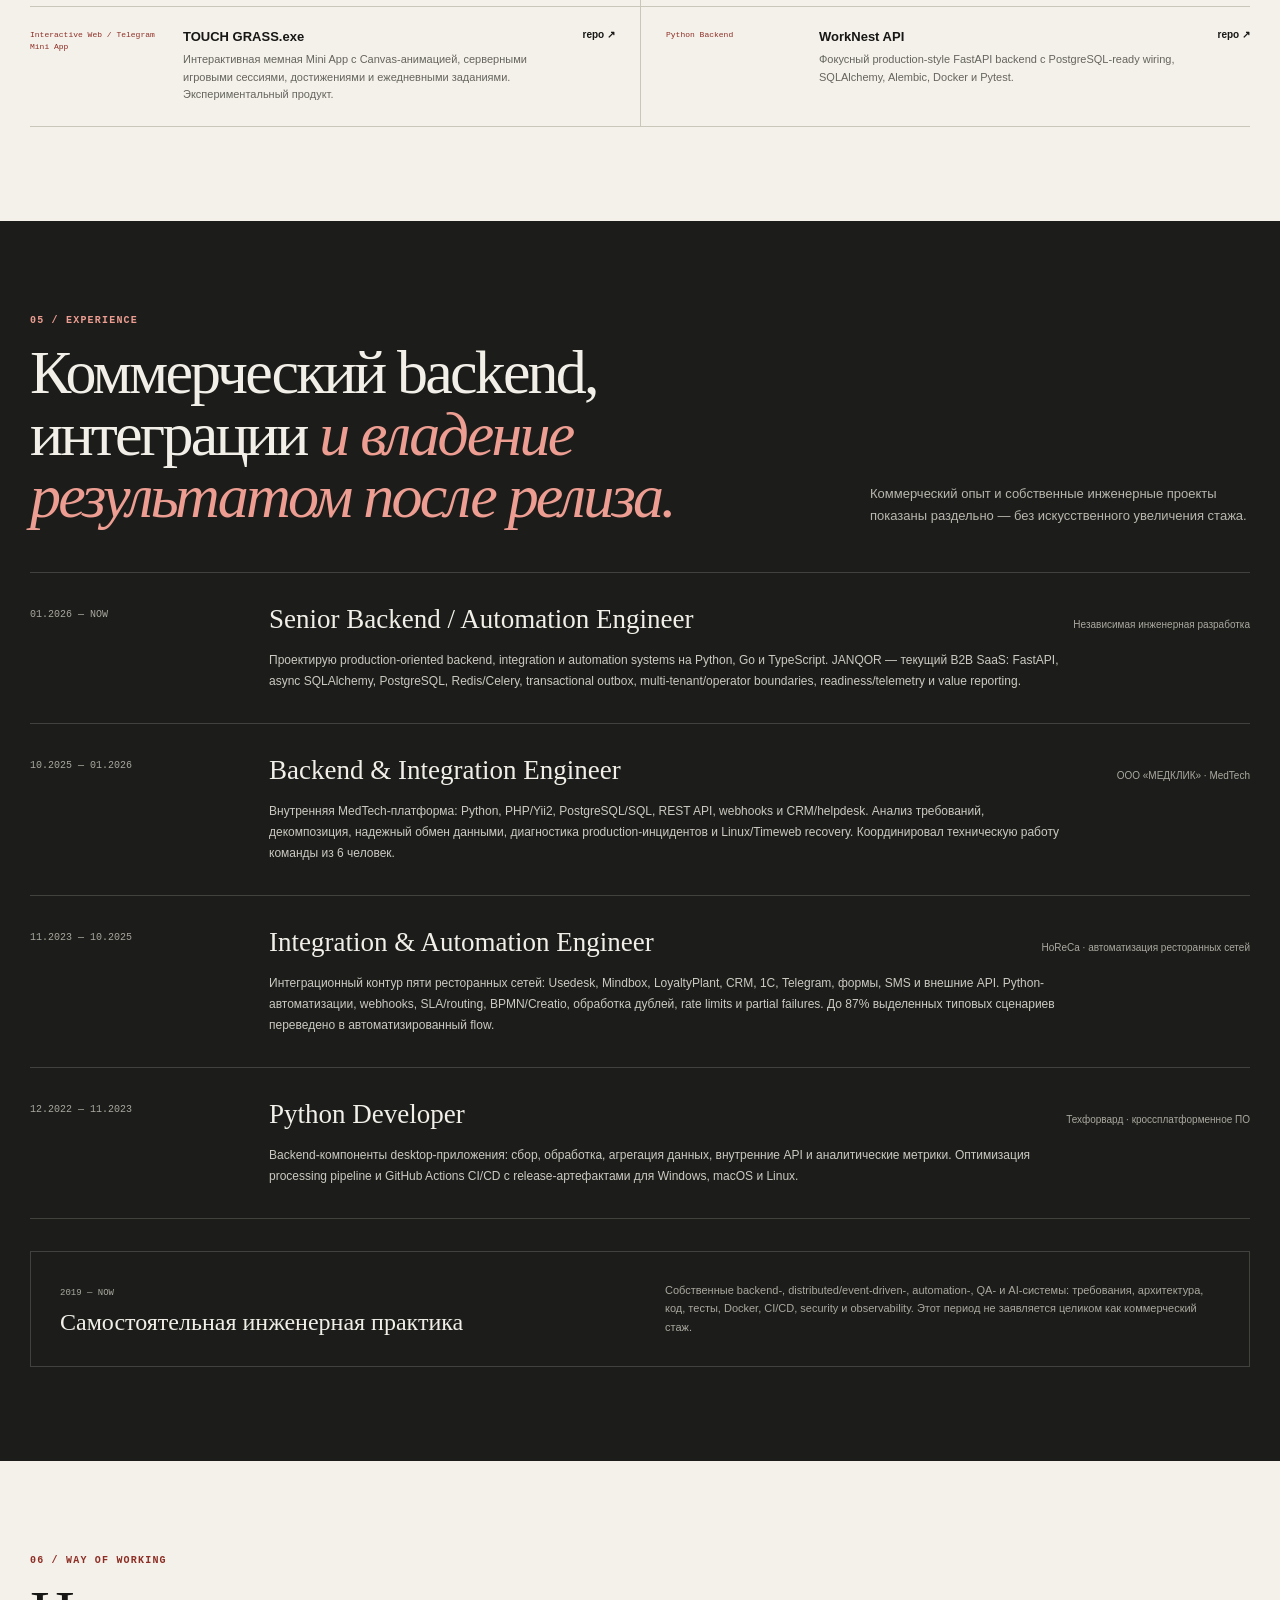
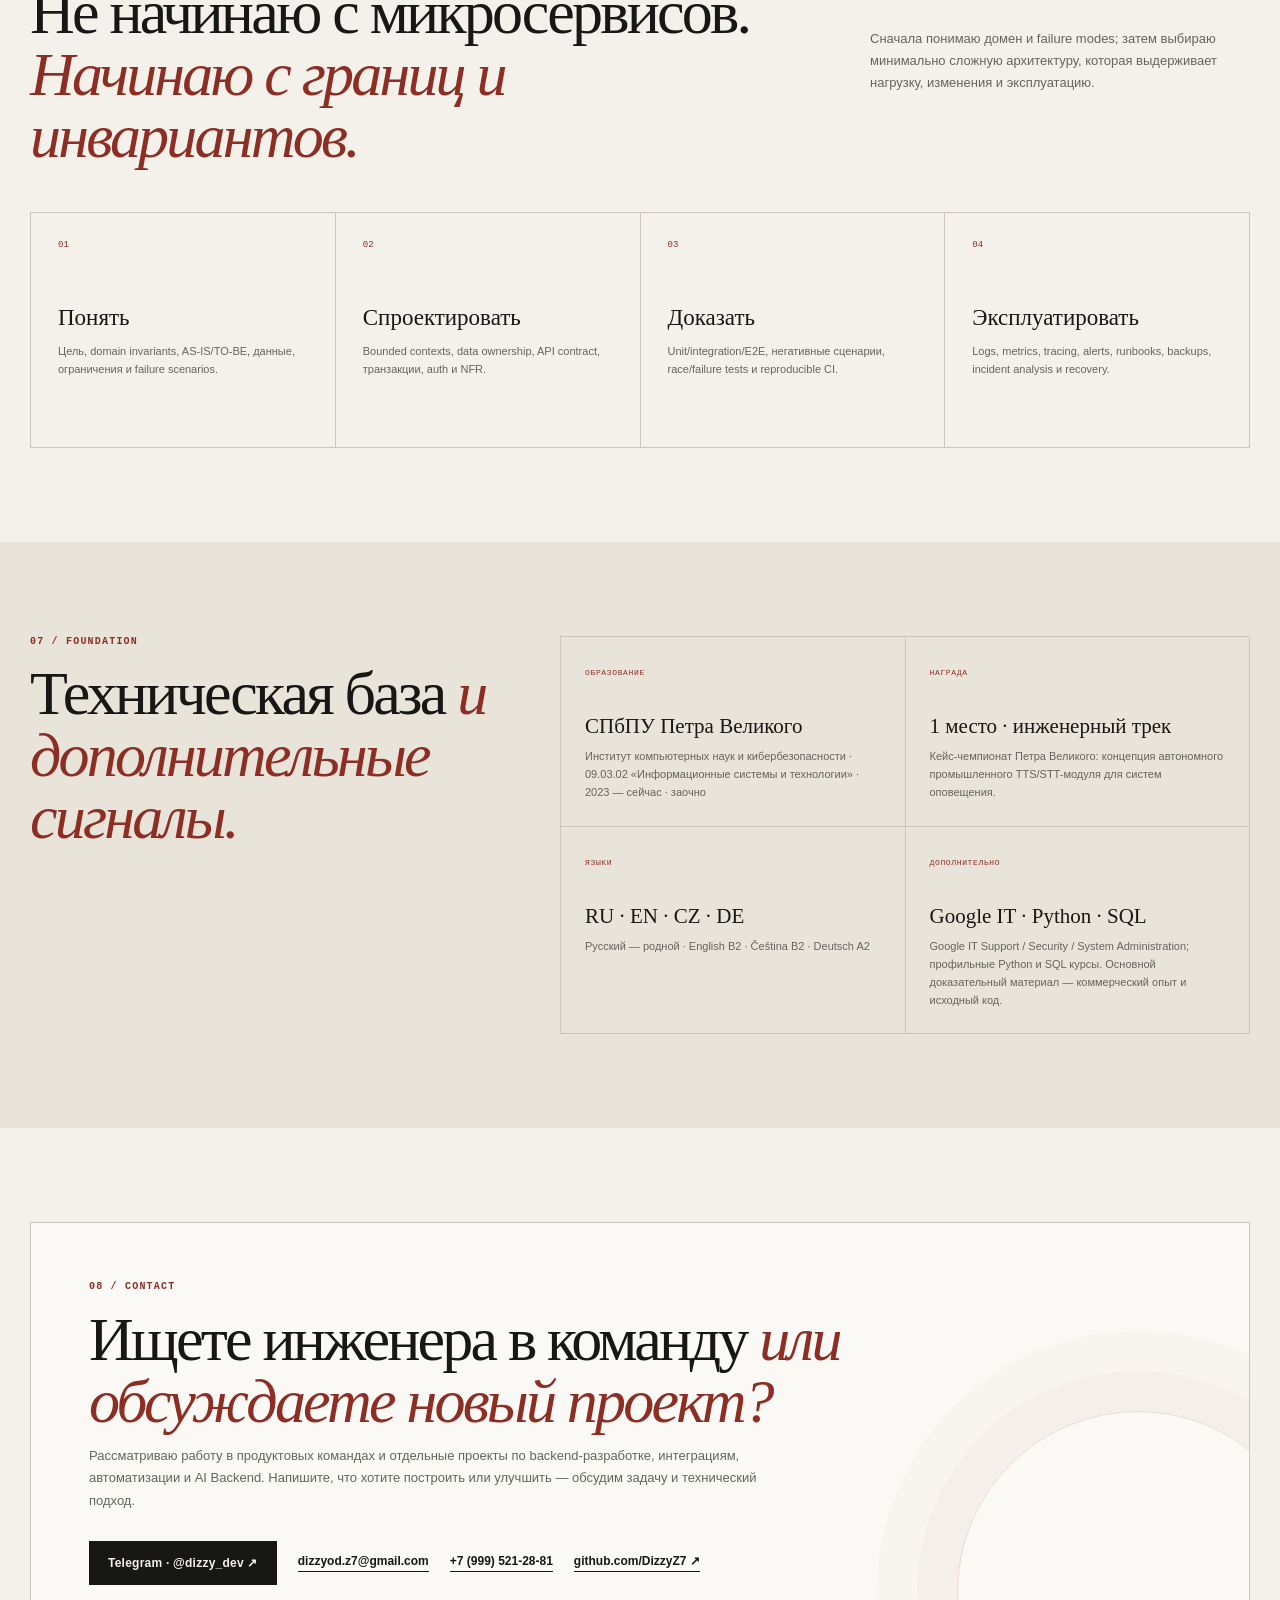
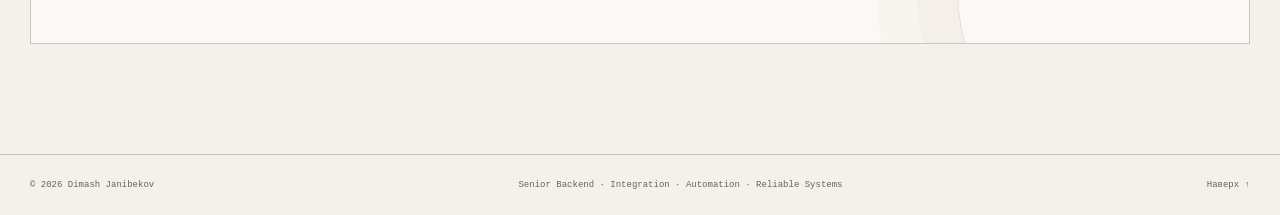
==== commit c02e7ecb: "feat: add bilingual source-evidence review pathway" ====
--- a/index.html
+++ b/index.html
@@ -274,6 +274,14 @@
             <strong data-ru="Подробный кейс ↗" data-en="Read case study ↗">Подробный кейс ↗</strong>
           </a>
         </div>
+        <aside class="evidence-guide" aria-label="Engineering review guide">
+          <div>
+            <p class="kicker">SOURCE CODE / REVIEW GUIDE</p>
+            <h3 data-ru="Хотите проверить инженерные решения?" data-en="Want to inspect the engineering decisions?">Хотите проверить инженерные решения?</h3>
+            <p data-ru="Отдельный индекс репозиториев: с чего начать, где смотреть обработку ошибок, тесты, контракты API и эксплуатационные решения. Публичный код отделен от закрытых коммерческих проектов." data-en="A curated repository index: where to start and how to inspect failure handling, tests, API contracts and operational decisions. Public source is distinguished from private commercial work.">Отдельный индекс репозиториев: с чего начать, где смотреть обработку ошибок, тесты, контракты API и эксплуатационные решения. Публичный код отделен от закрытых коммерческих проектов.</p>
+          </div>
+          <a class="button" href="https://github.com/DizzyZ7/DizzyZ7/blob/main/docs/ENGINEERING_EVIDENCE.md" target="_blank" rel="noopener noreferrer" data-ru="Открыть инженерный индекс ↗" data-en="Open engineering evidence ↗">Открыть инженерный индекс ↗</a>
+        </aside>
         <div class="featured" id="featured"></div>
         <div class="more-work">
           <div class="more-work__head">
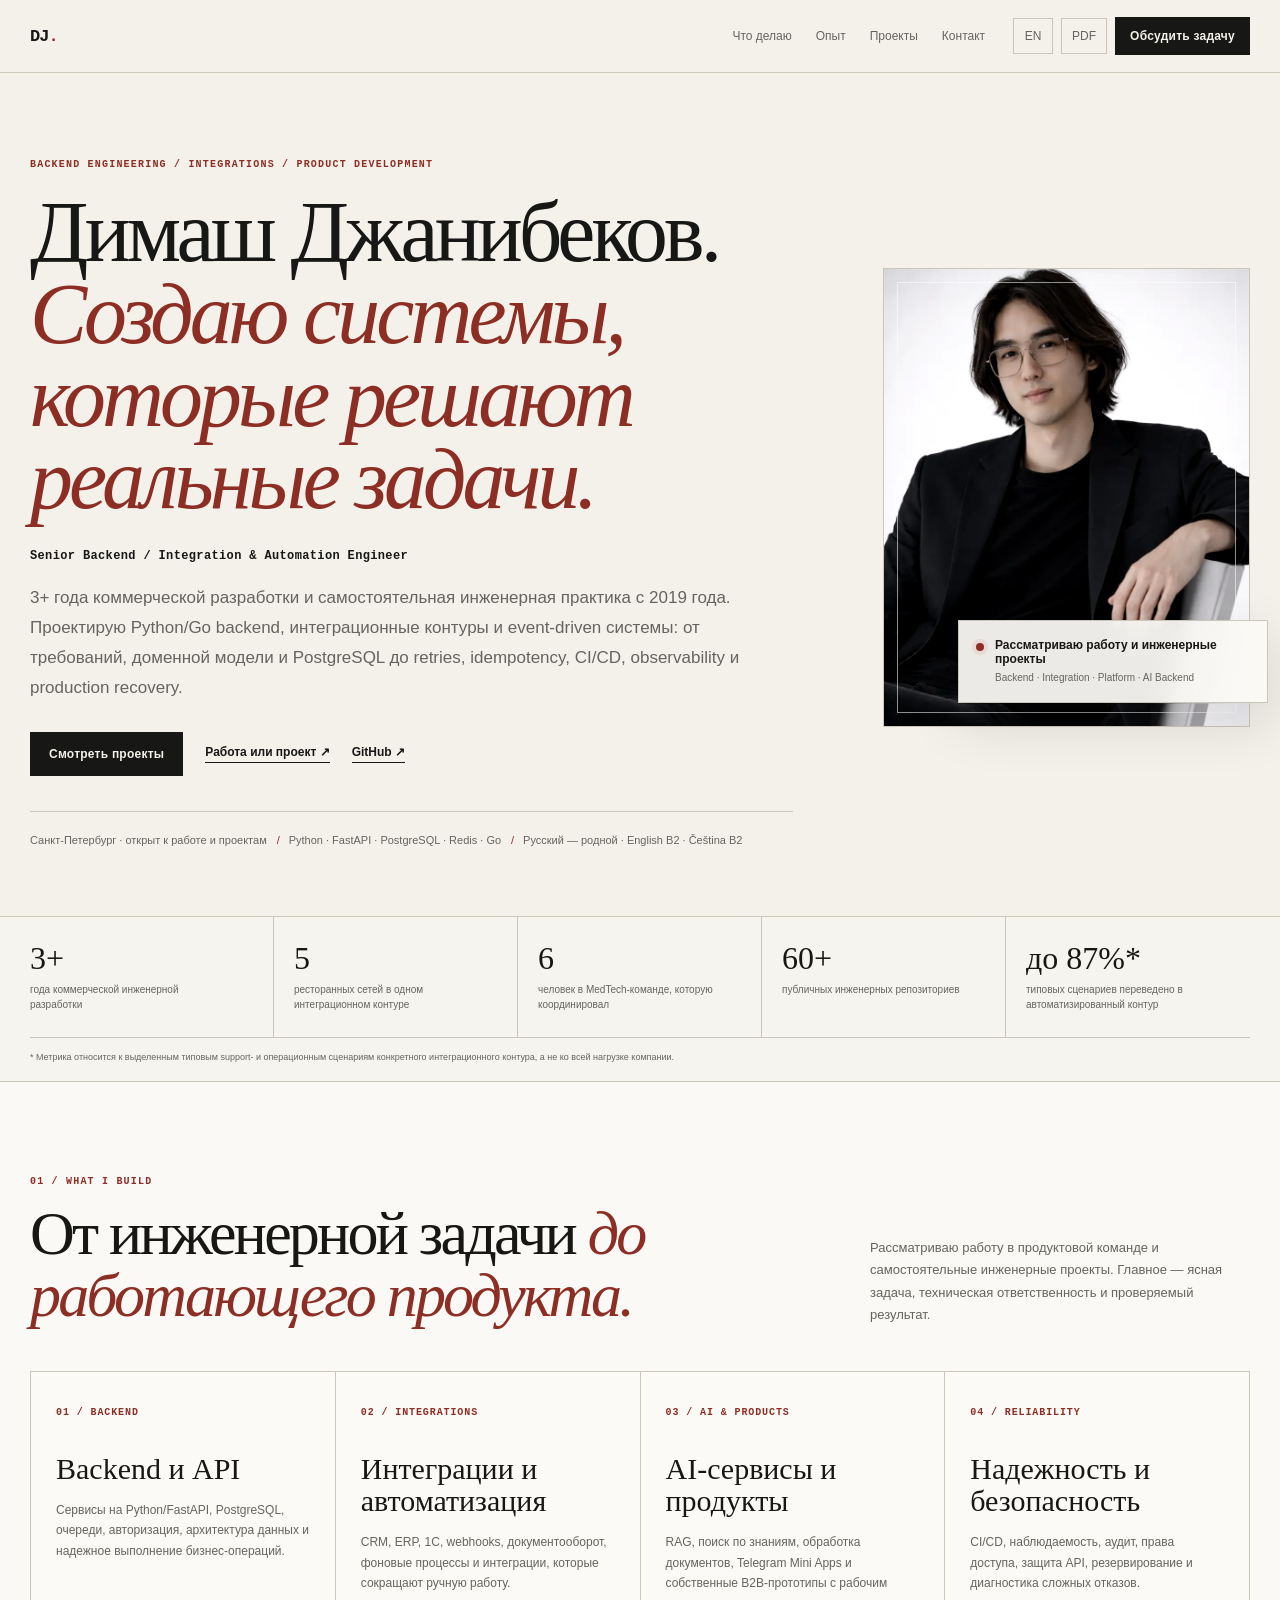
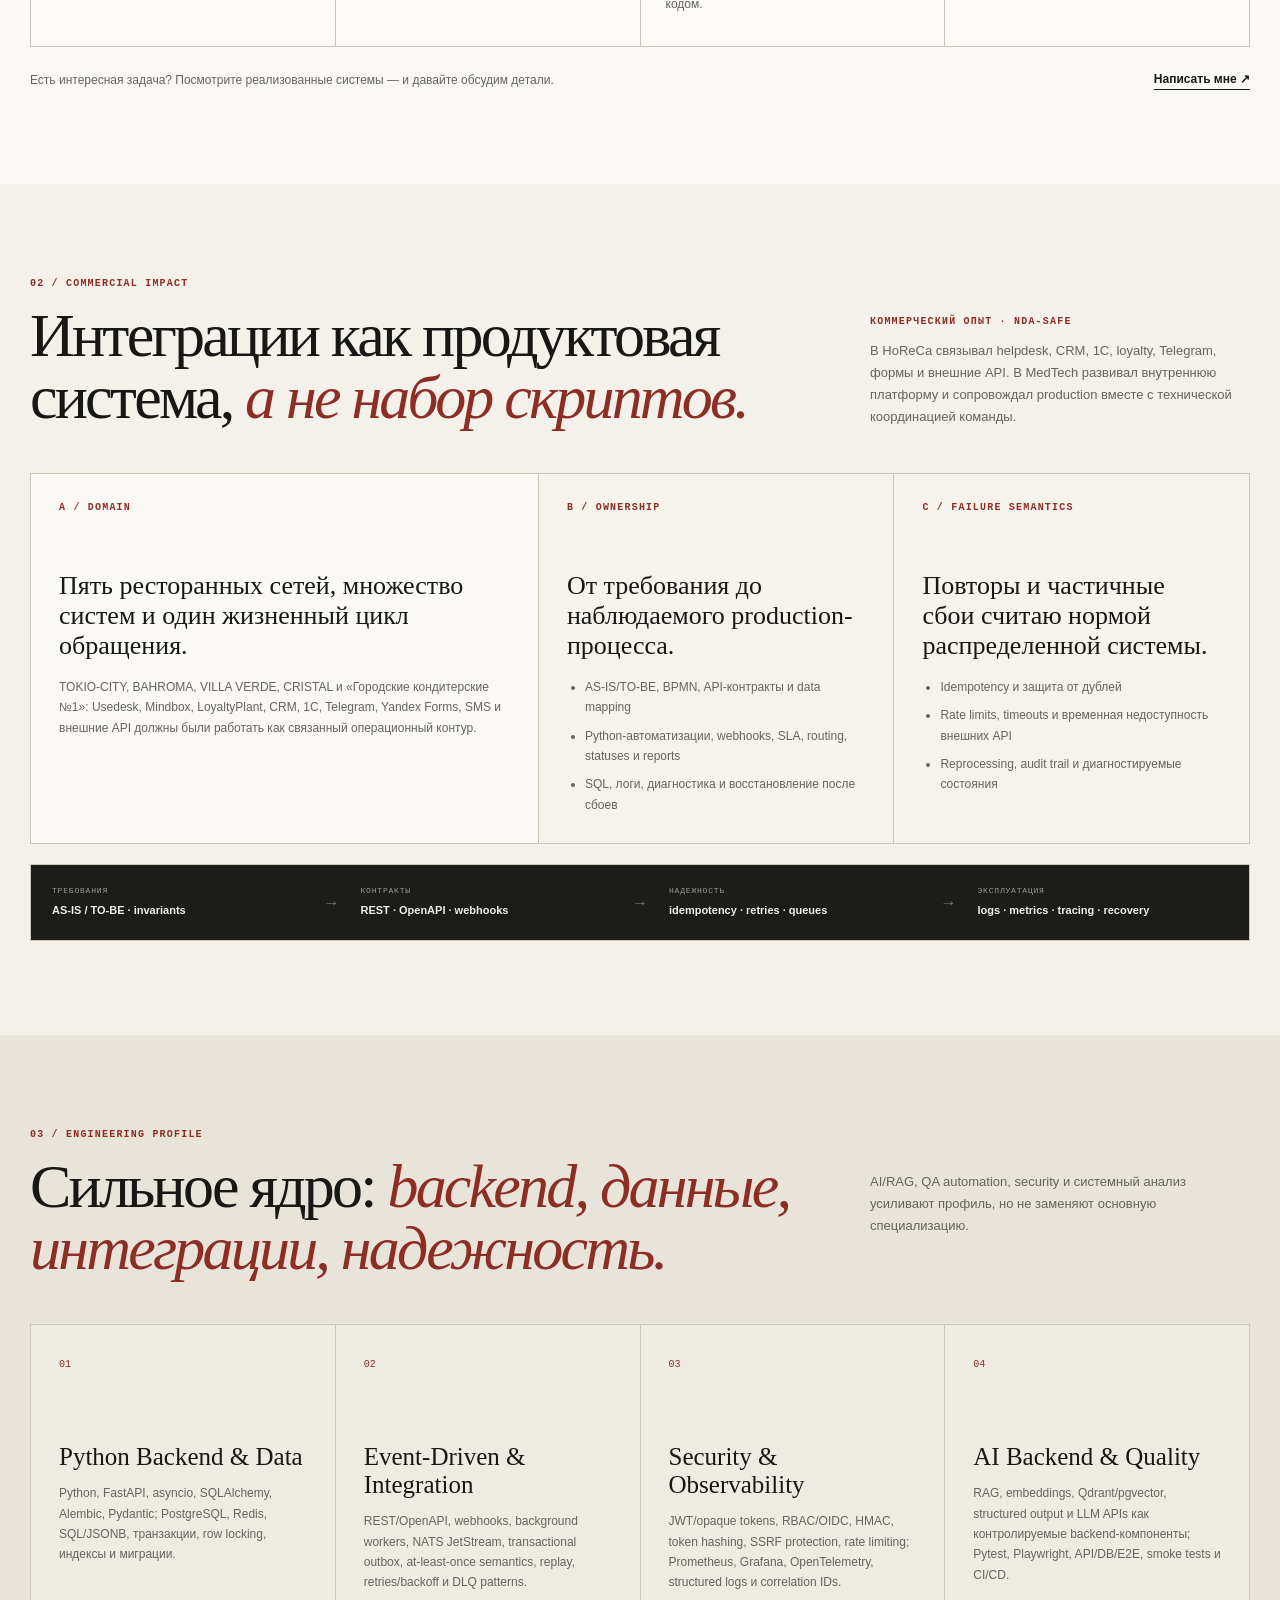
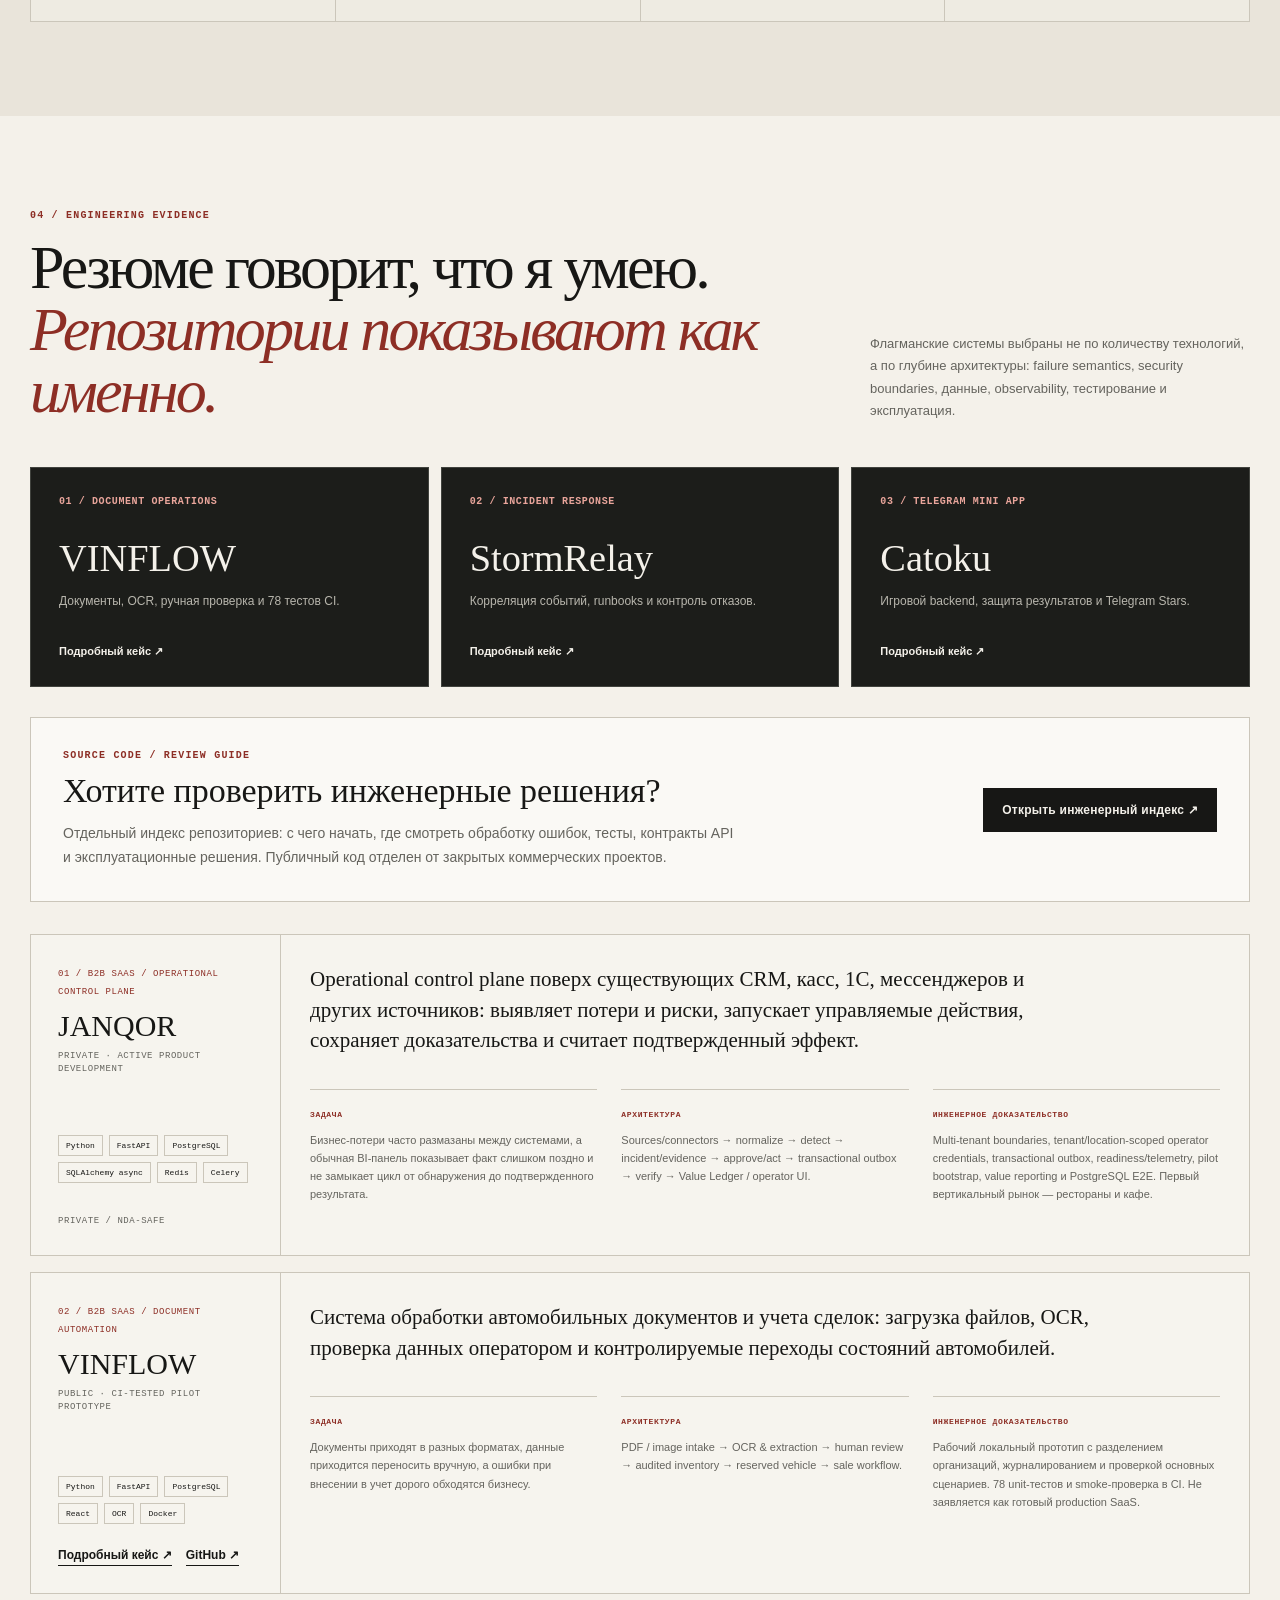
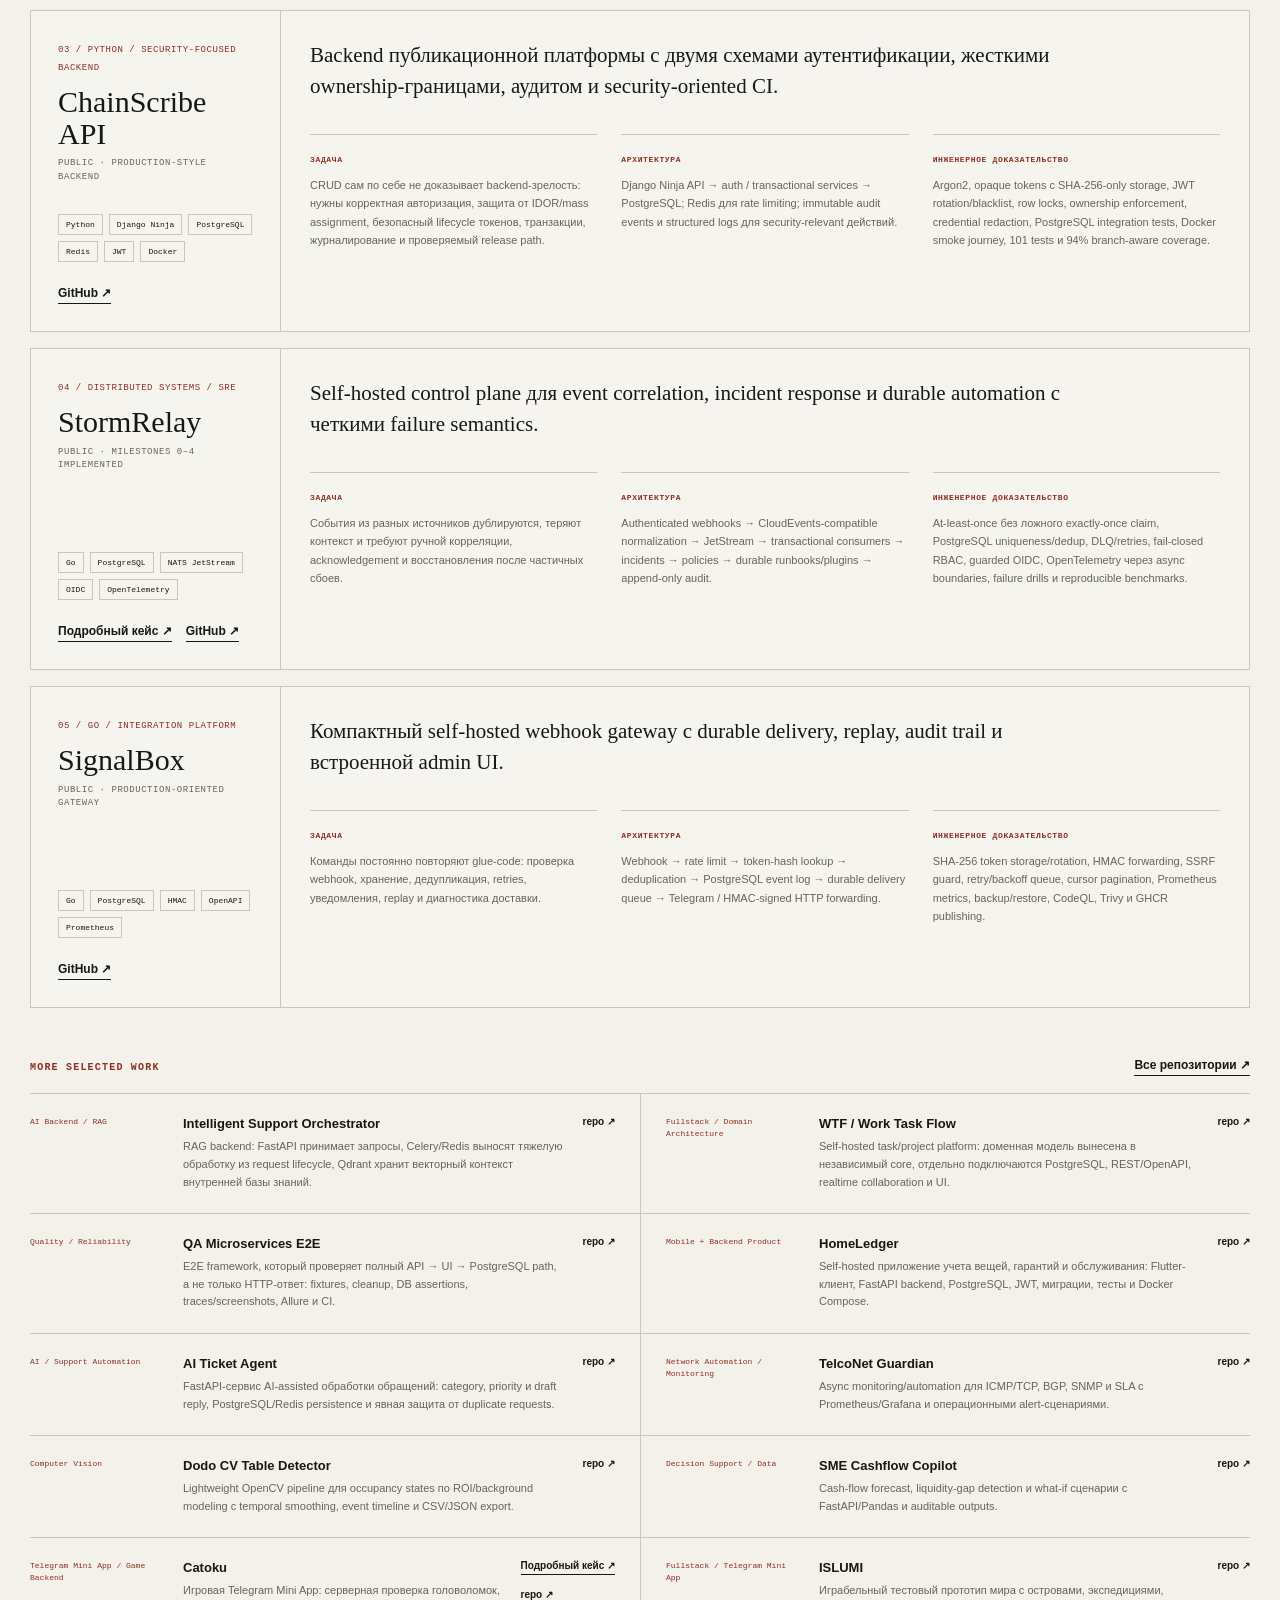
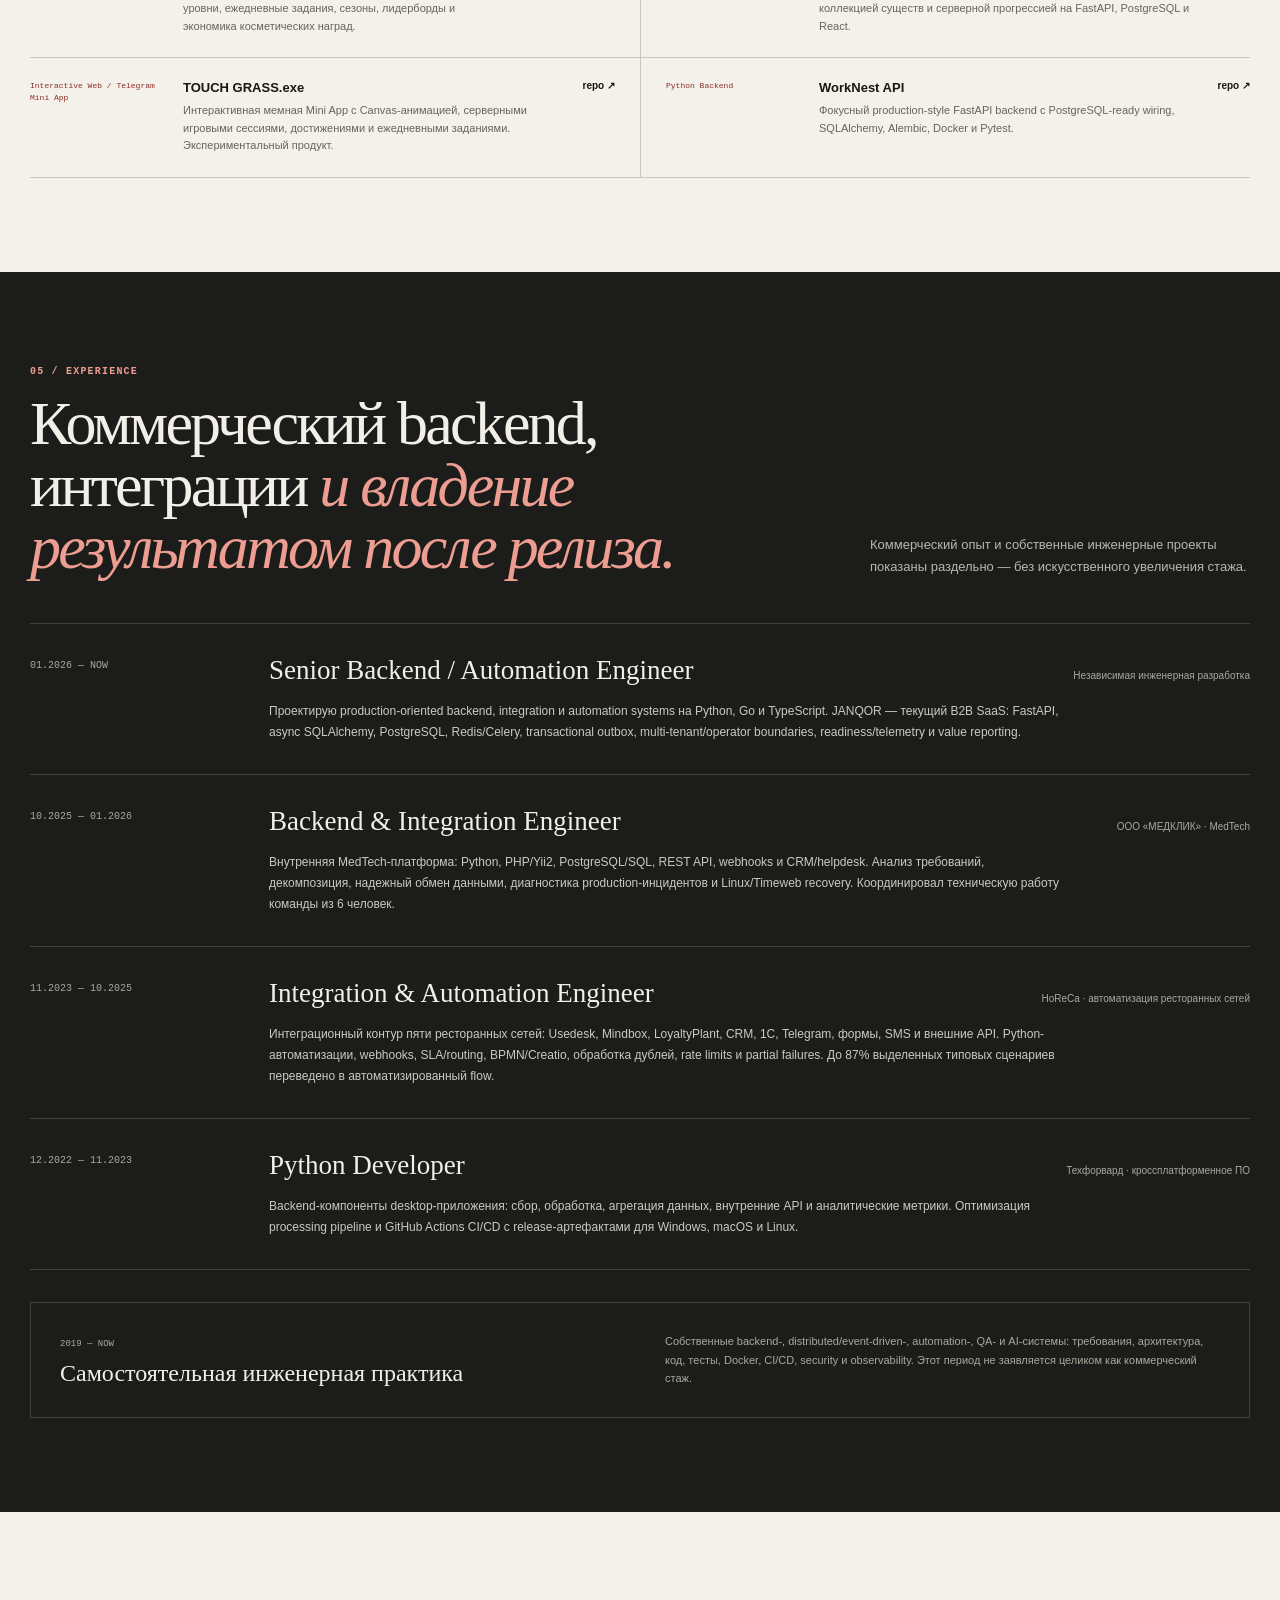
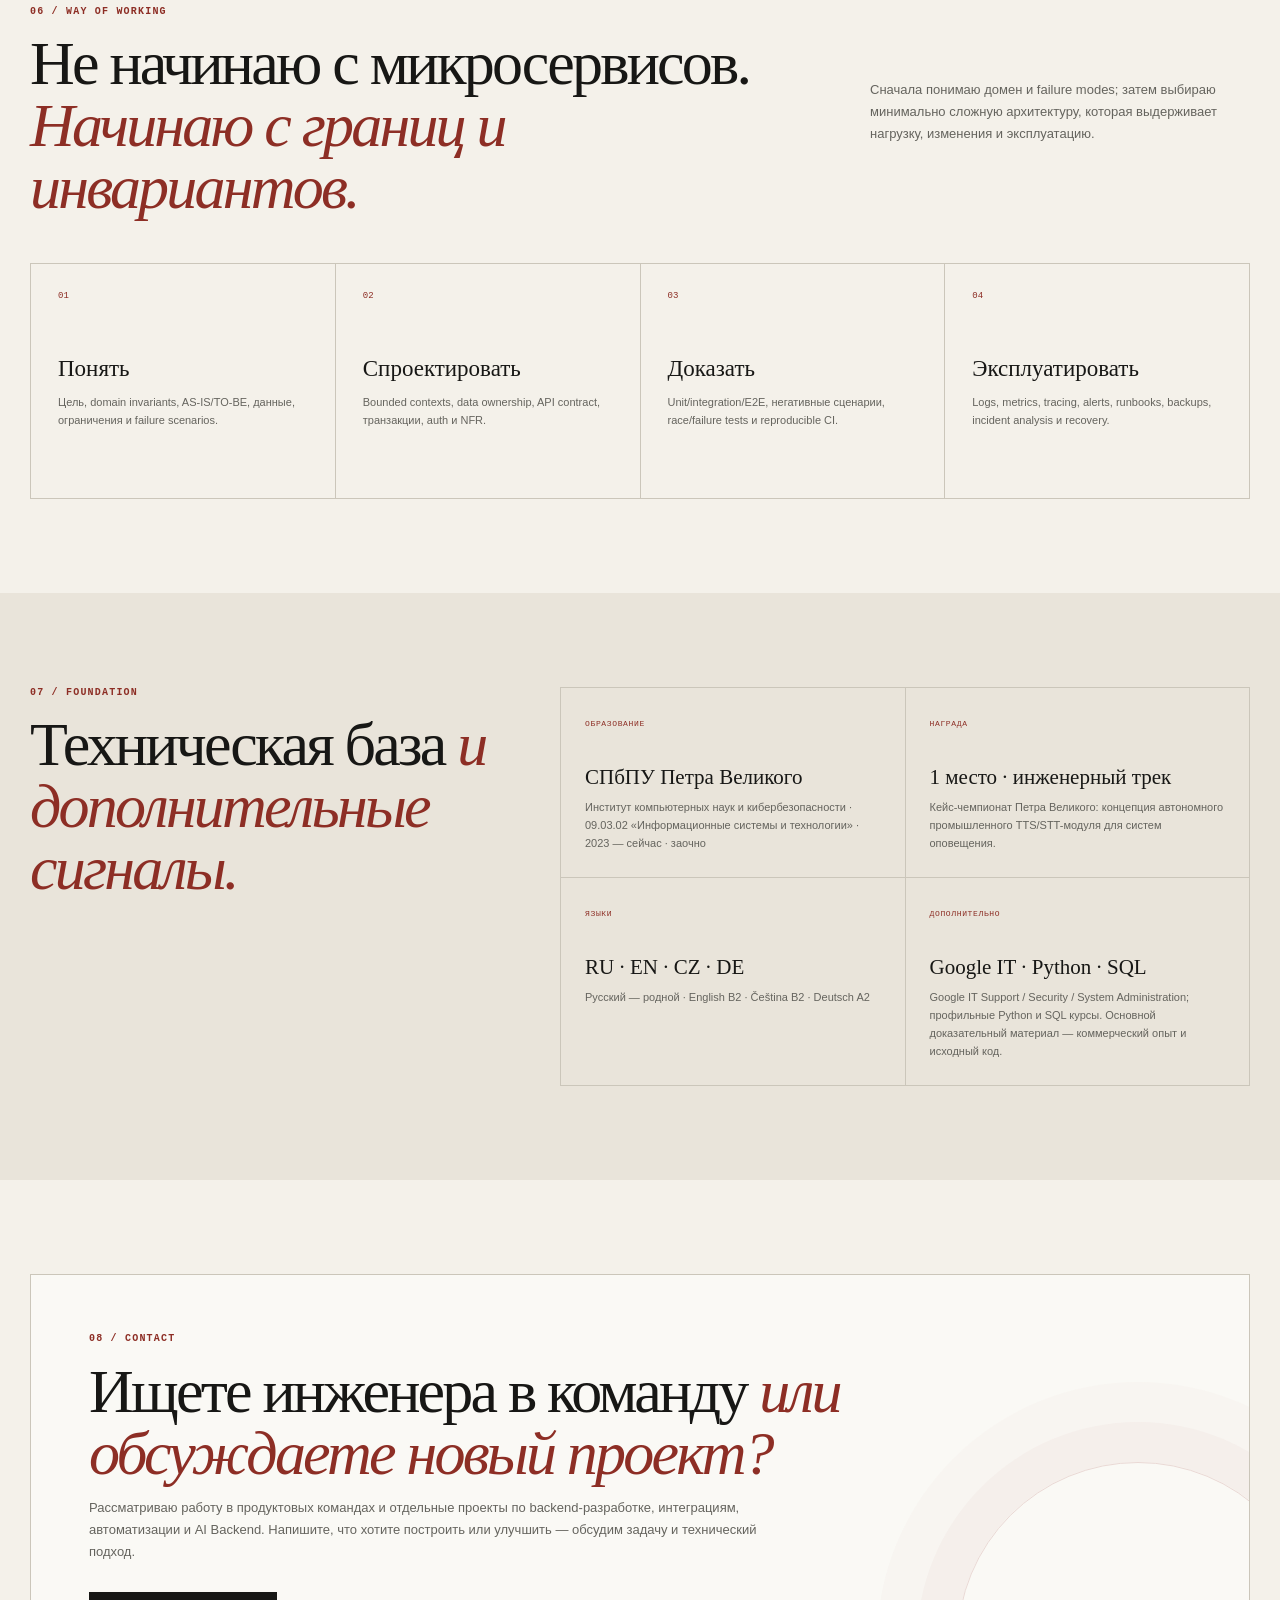
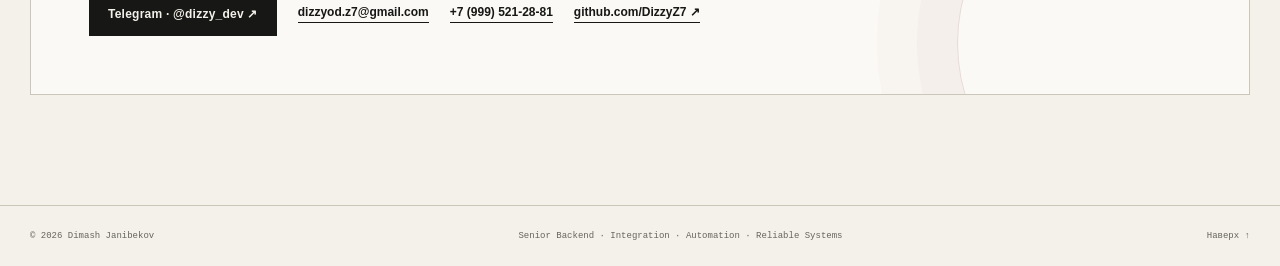
==== commit 12d1a43f: "feat: load engineering evidence guide styling" ====
--- a/index.html
+++ b/index.html
@@ -22,6 +22,7 @@
   <meta name="twitter:card" content="summary_large_image">
   <link rel="stylesheet" href="styles.css?v=20261013">
   <link rel="stylesheet" href="accessibility.css?v=20261023">
+  <link rel="stylesheet" href="evidence-guide.css?v=20261023">
   <script type="application/ld+json">
     {
       "@context": "https://schema.org",
--- a/evidence-guide.css
+++ b/evidence-guide.css
@@ -0,0 +1 @@
+.evidence-guide{display:flex;align-items:center;justify-content:space-between;gap:32px;padding:32px;margin:0 0 32px;border:1px solid var(--line);background:var(--surface)}.evidence-guide>div{min-width:0;max-width:680px}.evidence-guide h3{margin:10px 0 12px;font:400 clamp(24px,3vw,34px)/1.15 var(--serif)}.evidence-guide p:not(.kicker){margin:0;color:var(--muted);font-size:14px;line-height:1.7}.evidence-guide .button{flex-shrink:0;text-align:center}@media(max-width:760px){.evidence-guide{flex-direction:column;align-items:stretch;padding:24px}.evidence-guide .button{align-self:flex-start;white-space:normal}}@media print{.evidence-guide{break-inside:avoid}}
